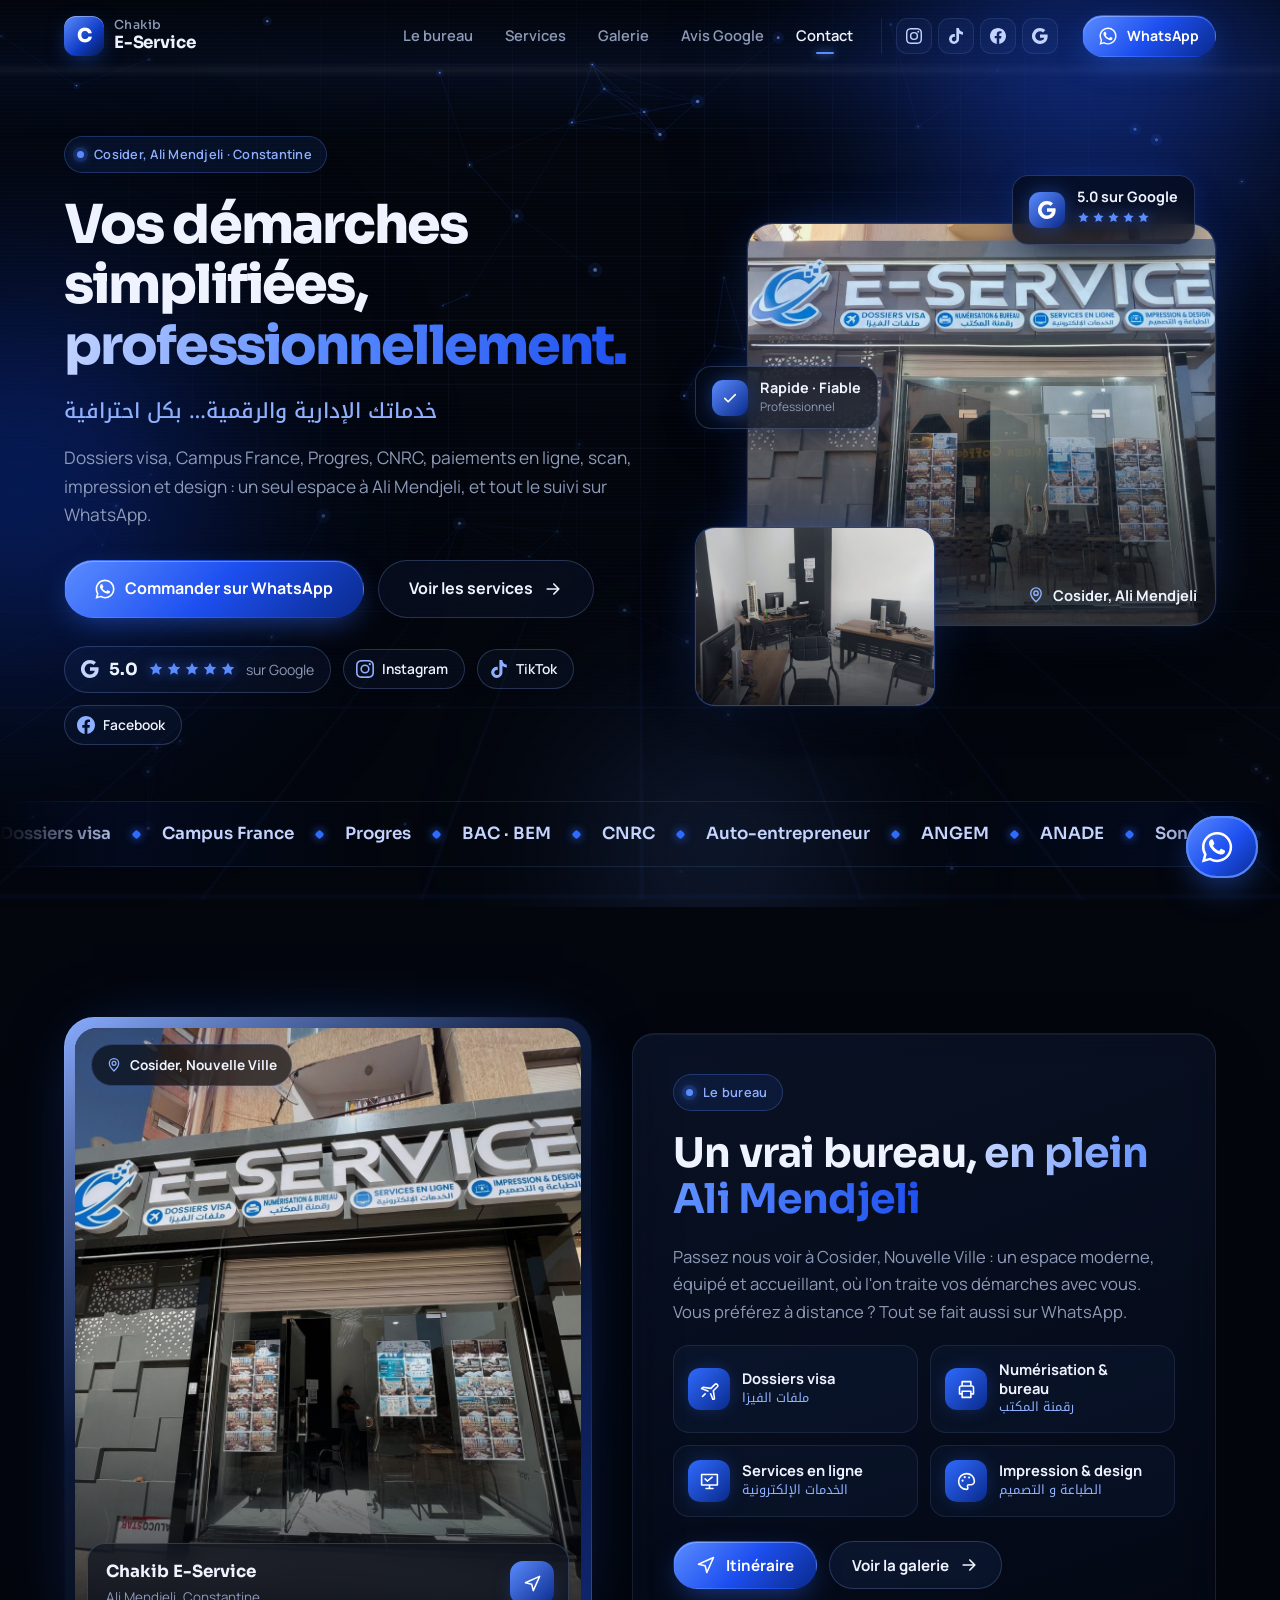
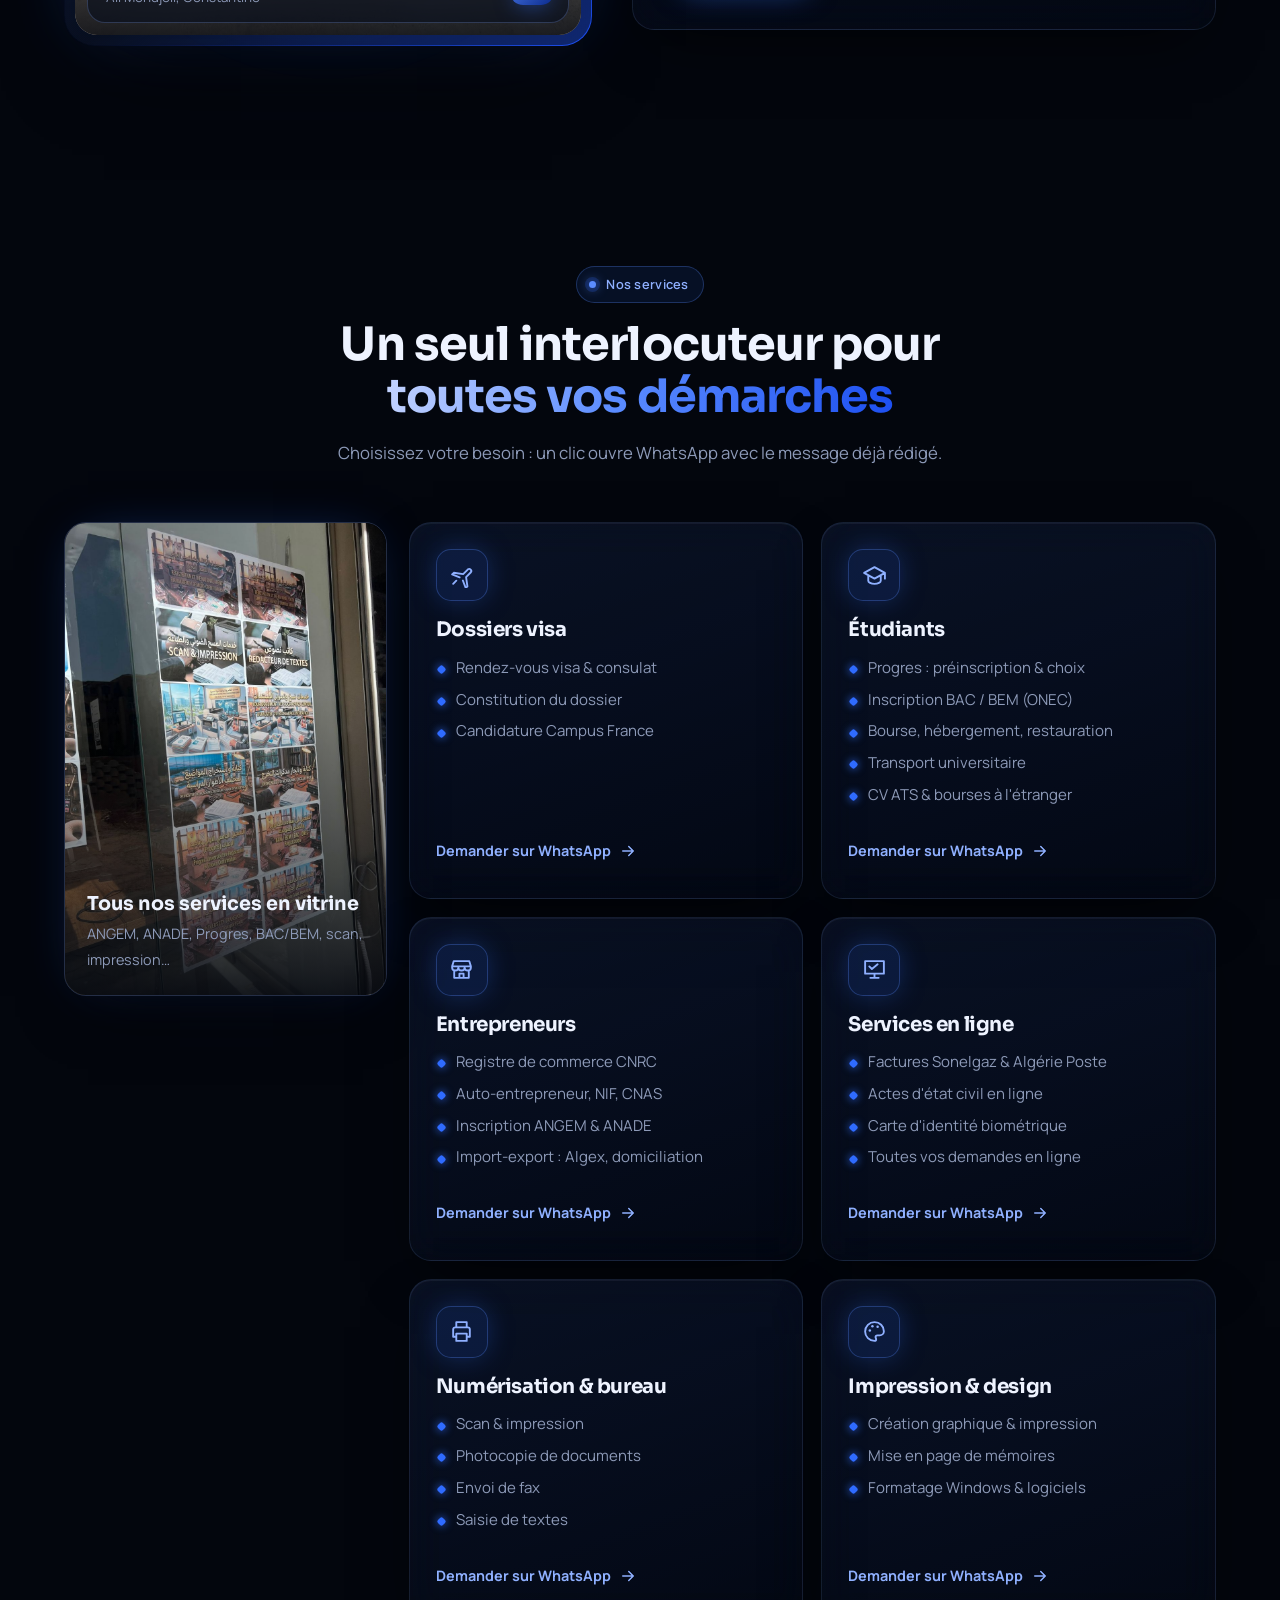
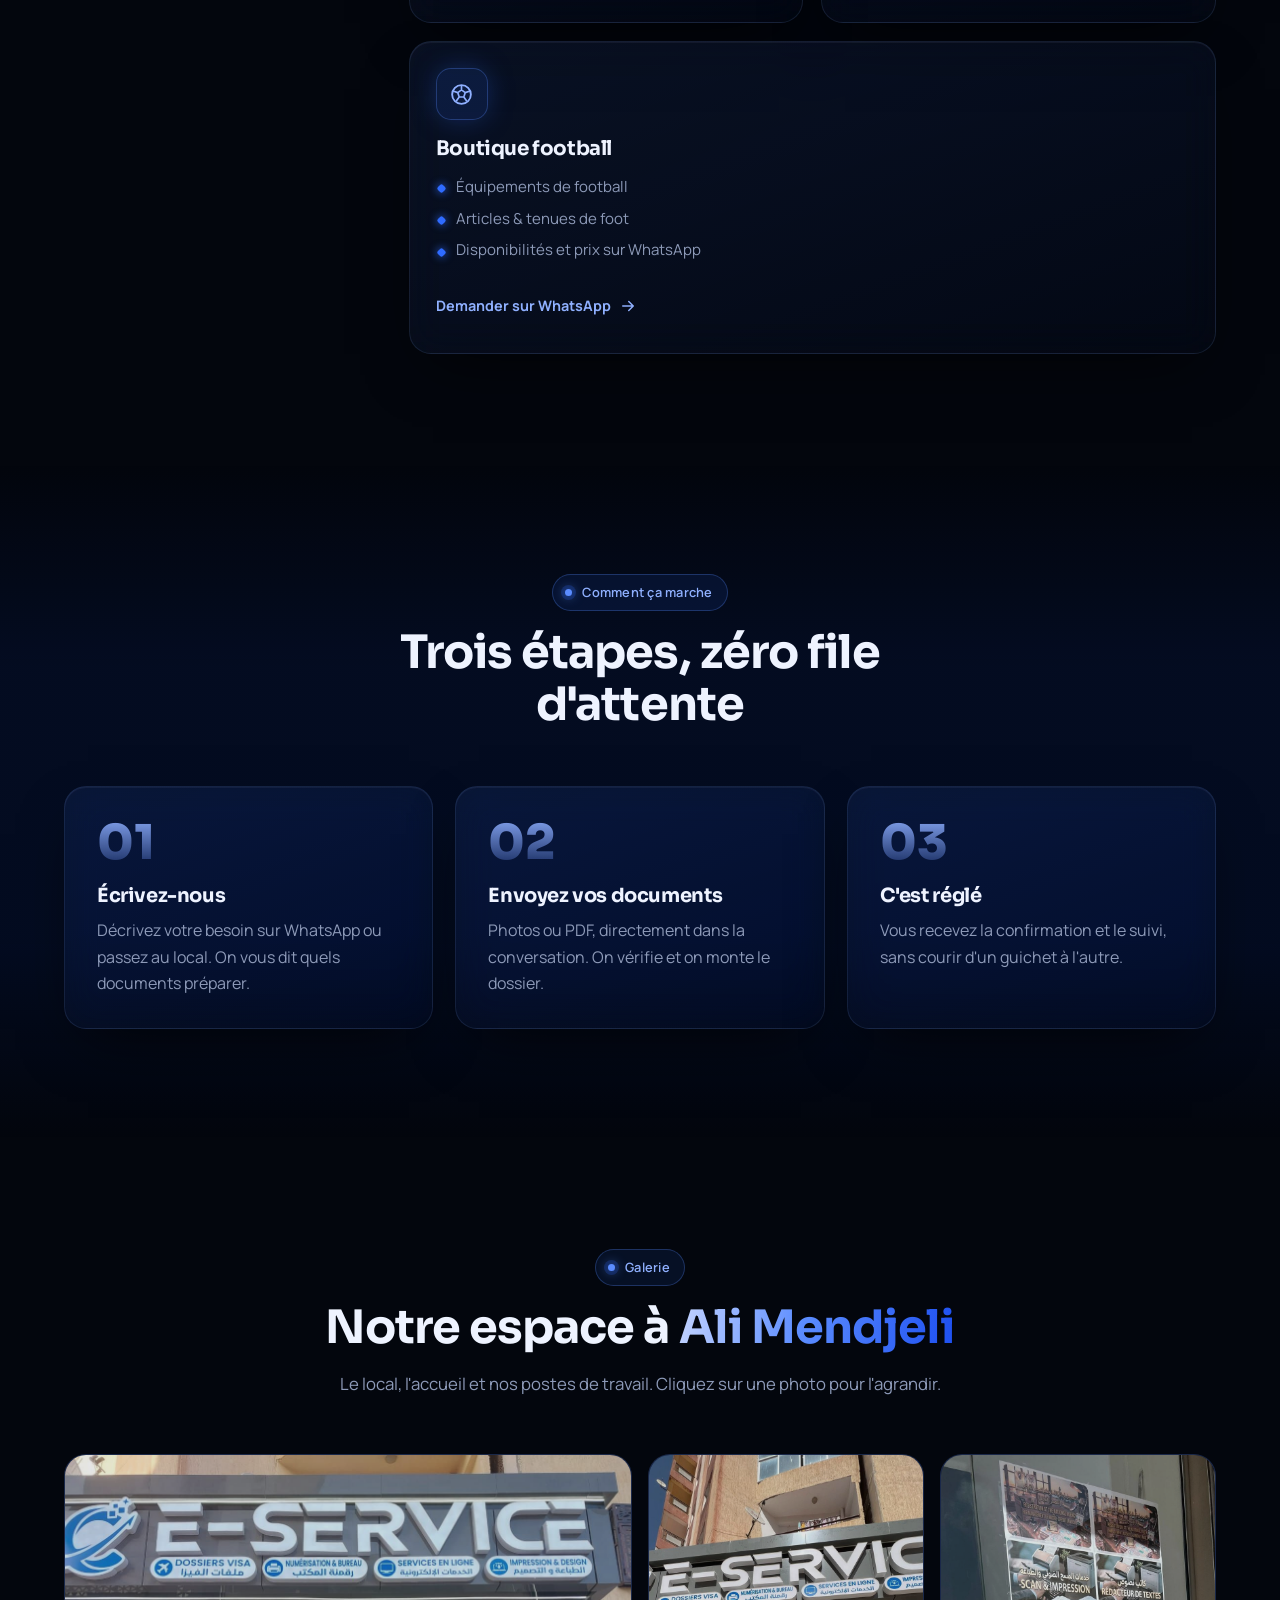
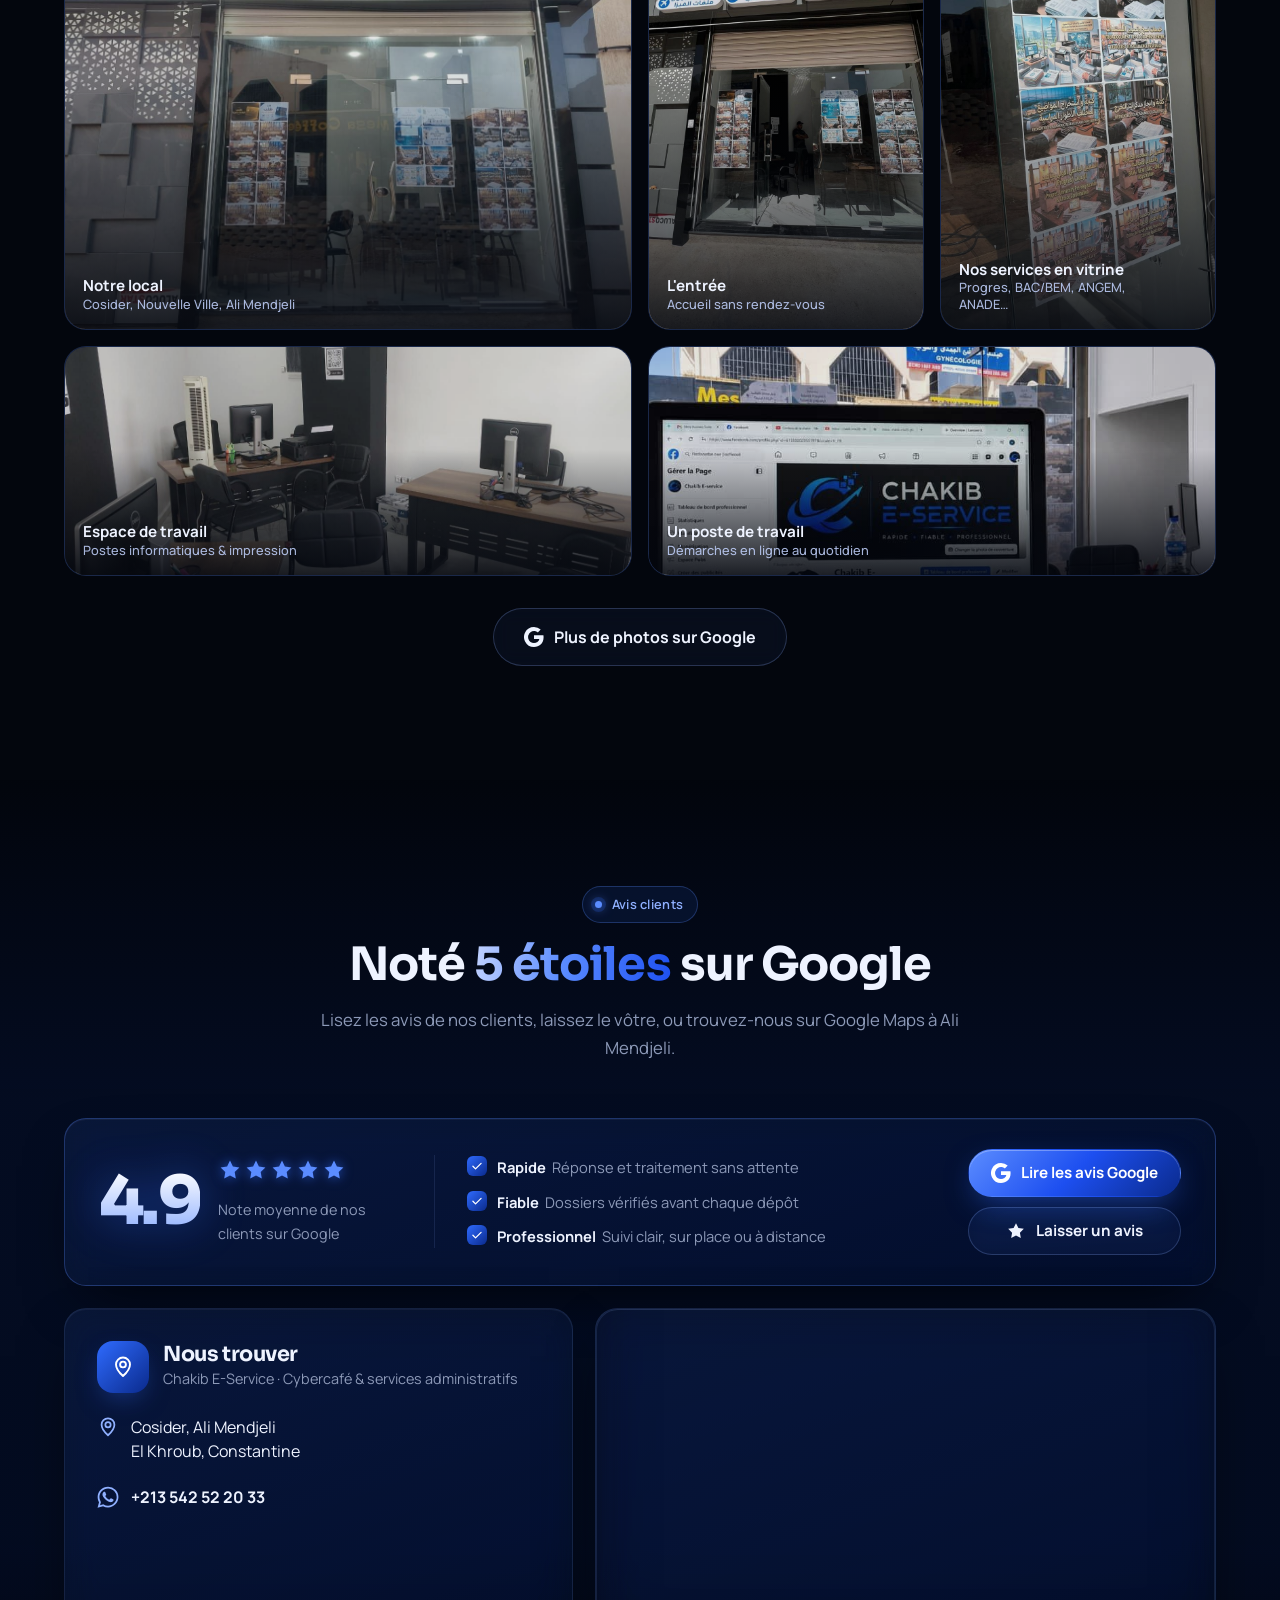
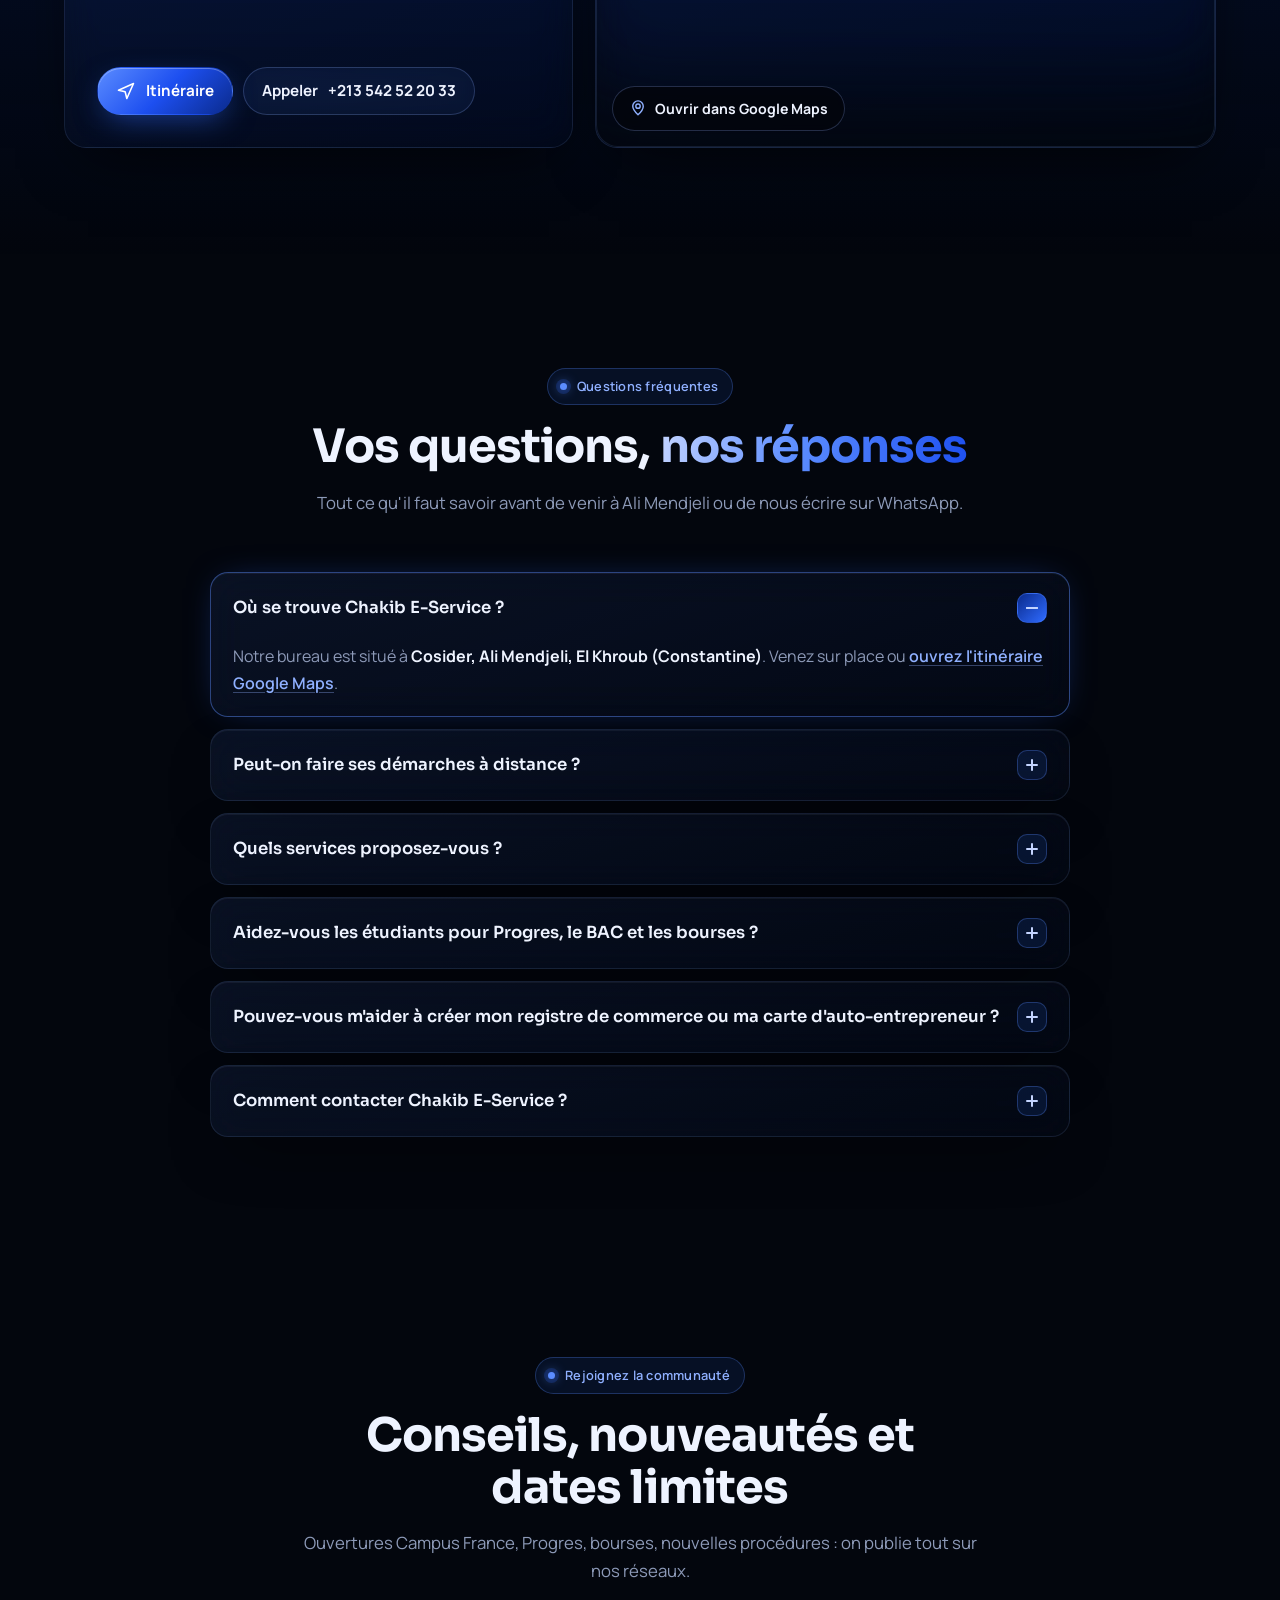
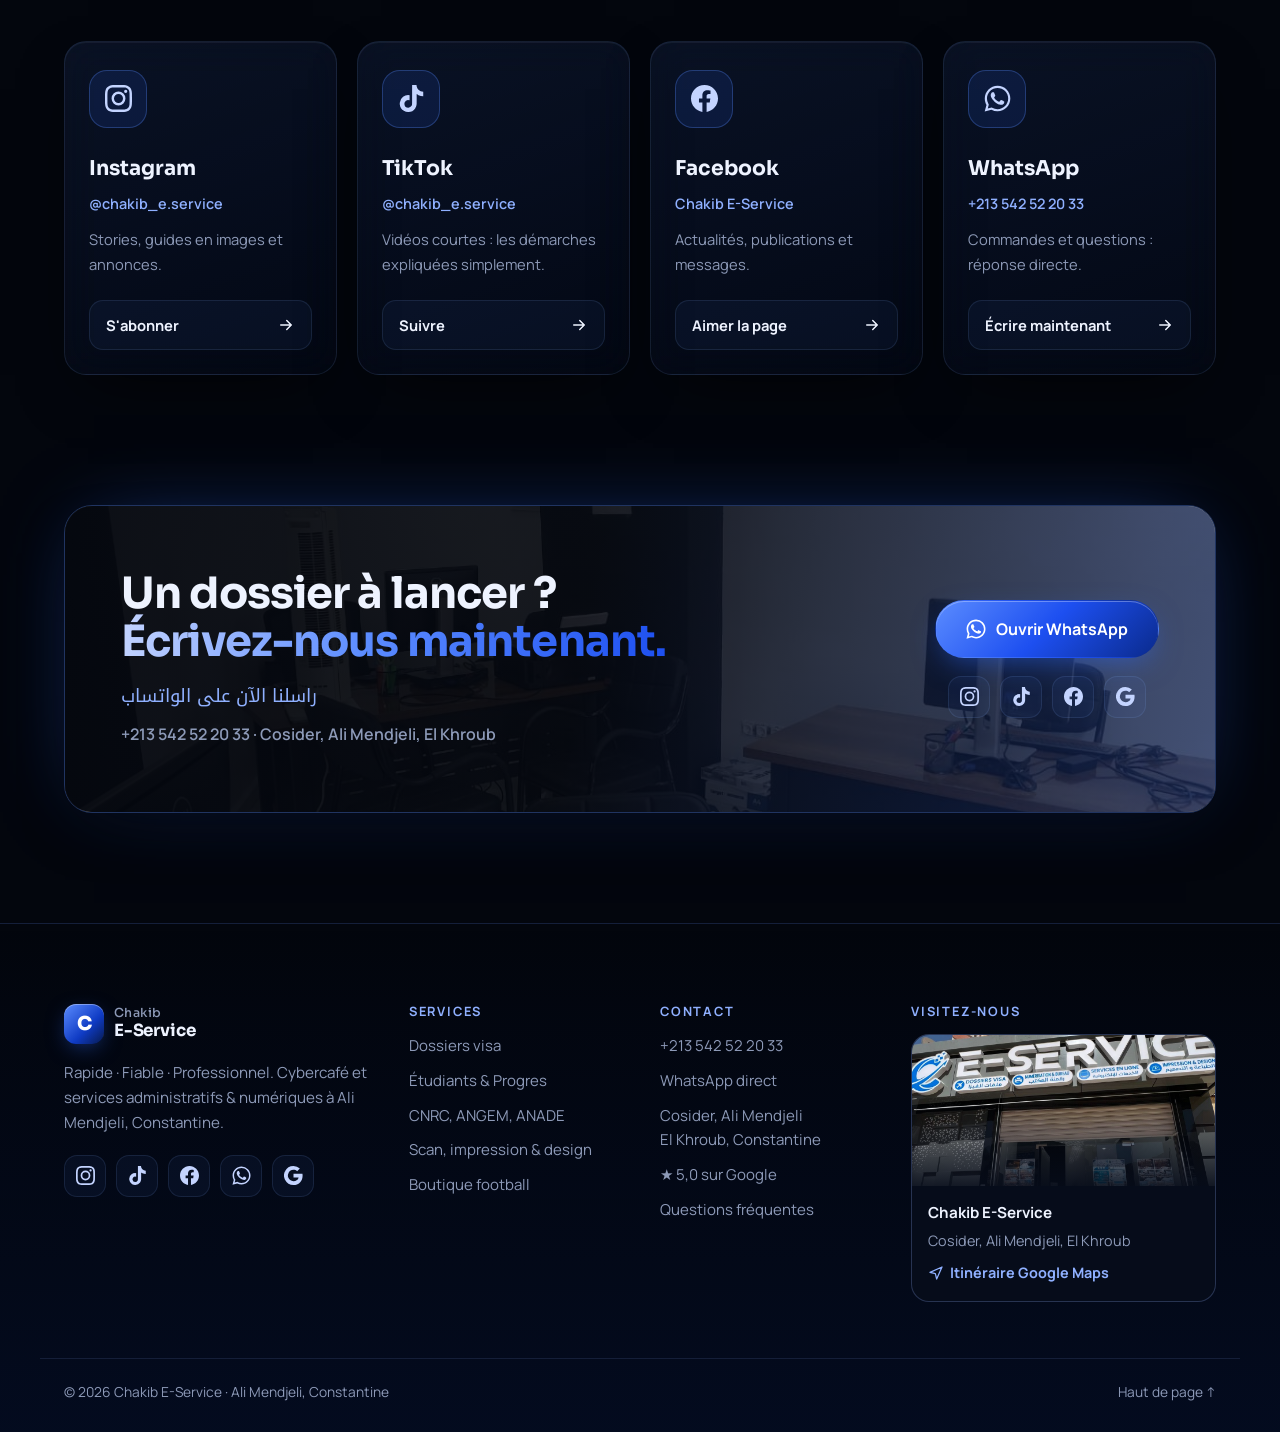
==== index.html @ ea33ef20 "Update LocalBusiness schema: El Khroub address and football gear shop - JSON-LD business node: Local" ====
<!doctype html>
<html lang="fr">
<head>
  <meta charset="utf-8">
  <meta name="viewport" content="width=device-width, initial-scale=1">
  <title>Chakib E-Service · Cybercafé &amp; services administratifs à Ali Mendjeli, Constantine</title>
  <meta name="description" content="Chakib E-Service, cybercafé, services numériques et administratifs et boutique de football à Cosider, Ali Mendjeli (El Khroub, Constantine) : dossiers visa, Campus France, Progres, CNRC, paiements en ligne, impression. Noté 5,0 sur Google. WhatsApp : +213 542 52 20 33.">
  <meta name="keywords" content="cybercafé Ali Mendjeli, cybercafé El Khroub, boutique football Ali Mendjeli, équipements de football Constantine, services administratifs Constantine, dossier visa Constantine, Campus France Constantine, Progres, inscription BAC BEM, CNRC auto-entrepreneur, ANGEM, ANADE, impression Ali Mendjeli, Nouvelle Ville, Cosider, خدمات إلكترونية علي منجلي, ملفات الفيزا قسنطينة">
  <meta name="author" content="Chakib E-Service">
  <meta name="robots" content="index, follow, max-image-preview:large, max-snippet:-1">
  <link rel="alternate" hreflang="fr-DZ" href="https://chakibeservice.netlify.app/">
  <link rel="alternate" hreflang="x-default" href="https://chakibeservice.netlify.app/">
  <link rel="canonical" href="https://chakibeservice.netlify.app/">
  <meta name="geo.region" content="DZ-25">
  <meta name="geo.placename" content="Ali Mendjeli, El Khroub, Constantine, Algérie">
  <meta name="theme-color" content="#03060d">
  <meta property="og:title" content="Chakib E-Service · Vos démarches simplifiées, professionnellement.">
  <meta property="og:description" content="Cybercafé et services administratifs à Ali Mendjeli, Constantine. Noté 5,0 sur Google. Écrivez-nous sur WhatsApp.">
  <meta property="og:type" content="website">
  <meta property="og:url" content="https://chakibeservice.netlify.app/">
  <meta property="og:image" content="https://chakibeservice.netlify.app/images/facade-e-service-ali-mendjeli.jpg">
  <meta property="og:image:width" content="1280">
  <meta property="og:image:height" content="960">
  <meta property="og:image:alt" content="Façade de Chakib E-Service à Cosider, Nouvelle Ville, Ali Mendjeli, Constantine">
  <meta property="og:site_name" content="Chakib E-Service">
  <meta property="og:locale" content="fr_DZ">
  <meta property="og:locale:alternate" content="ar_DZ">
  <meta name="twitter:card" content="summary_large_image">
  <meta name="twitter:title" content="Chakib E-Service · Cybercafé &amp; services administratifs à Ali Mendjeli">
  <meta name="twitter:description" content="Dossiers visa, Campus France, Progres, CNRC, paiements en ligne, scan et impression à Ali Mendjeli, Constantine. Noté 5,0 sur Google.">
  <meta name="twitter:image" content="https://chakibeservice.netlify.app/images/facade-e-service-ali-mendjeli.jpg">
  <link rel="icon" href="data:image/svg+xml,%3Csvg%20xmlns%3D%22http%3A//www.w3.org/2000/svg%22%20viewBox%3D%220%200%2064%2064%22%3E%3Cdefs%3E%3ClinearGradient%20id%3D%22g%22%20x1%3D%220%22%20y1%3D%220%22%20x2%3D%221%22%20y2%3D%221%22%3E%3Cstop%20offset%3D%220%22%20stop-color%3D%22%233b82ff%22/%3E%3Cstop%20offset%3D%221%22%20stop-color%3D%22%230a2a8c%22/%3E%3C/linearGradient%3E%3C/defs%3E%3Crect%20width%3D%2264%22%20height%3D%2264%22%20rx%3D%2216%22%20fill%3D%22url(%23g)%22/%3E%3Ctext%20x%3D%2232%22%20y%3D%2245%22%20font-family%3D%22Arial%2C%20sans-serif%22%20font-size%3D%2238%22%20font-weight%3D%22800%22%20text-anchor%3D%22middle%22%20fill%3D%22%23ffffff%22%3EC%3C/text%3E%3C/svg%3E" type="image/svg+xml">
  <link rel="apple-touch-icon" href="images/apple-touch-icon.png">
  <link rel="preload" as="image" href="images/facade-e-service-ali-mendjeli.jpg">
  <link rel="preconnect" href="https://fonts.googleapis.com">
  <link rel="preconnect" href="https://fonts.gstatic.com" crossorigin>
  <link href="https://fonts.googleapis.com/css2?family=Manrope:wght@400;500;600;700&family=Sora:wght@500;600;700;800&family=Noto+Kufi+Arabic:wght@500;700&display=swap" rel="stylesheet">
<style>
/* =========================================================
   Chakib E-Service — palette: black + deep blue ONLY
   1. Tokens   2. Base      3. Buttons & icons  4. Header
   5. Hero     6. Marquee   7. Sections         8. Services
   9. Process  10. Gallery  11. Google          12. Social
   13. CTA     14. Footer   15. FAB/lightbox    16. Motion
   17. Responsive
   ========================================================= */

/* 1. Tokens ------------------------------------------------ */
:root {
  --bg: #03060d;
  --bg-2: #060c1a;
  --bg-3: #0a1430;
  --blue-900: #071a4d;
  --blue-800: #0a2a8c;
  --blue-700: #0f3bc4;
  --blue-600: #1d4ff0;
  --blue-500: #2f6bff;
  --blue-400: #5b8cff;
  --blue-300: #8fb0ff;
  --blue-200: #c4d4ff;
  --text: #eef3ff;
  --muted: #8d9ab8;
  --border: rgba(143, 176, 255, 0.12);
  --border-strong: rgba(143, 176, 255, 0.24);
  --glow: rgba(47, 107, 255, 0.55);
  --glass: linear-gradient(160deg, rgba(91,140,255,.09), rgba(91,140,255,.02));

  --font-display: "Sora", system-ui, sans-serif;
  --font-body: "Manrope", system-ui, sans-serif;
  --font-ar: "Noto Kufi Arabic", "Manrope", sans-serif;

  --radius: 22px;
  --radius-sm: 14px;
  --container: 1200px;
  --header-h: 72px;
  --ease: cubic-bezier(.2, .8, .2, 1);
  --shadow: 0 24px 60px -24px rgba(0, 0, 0, .8);
}

/* 2. Base -------------------------------------------------- */
*, *::before, *::after { box-sizing: border-box; }
html { scroll-behavior: smooth; scroll-padding-top: calc(var(--header-h) + 16px); -webkit-text-size-adjust: 100%; }
body {
  margin: 0; background: var(--bg); color: var(--text);
  font-family: var(--font-body); font-size: 1rem; line-height: 1.65;
  -webkit-font-smoothing: antialiased; overflow-x: hidden;
}
img, svg { display: block; max-width: 100%; }
a { color: inherit; text-decoration: none; }
button { font: inherit; color: inherit; }
h1, h2, h3, h4 { font-family: var(--font-display); line-height: 1.12; margin: 0; letter-spacing: -0.02em; }
p, figure { margin: 0; }
ul, ol { margin: 0; padding: 0; list-style: none; }
address { font-style: normal; }
[lang="ar"] { font-family: var(--font-ar); letter-spacing: 0; }
::selection { background: var(--blue-500); color: #fff; }
:focus-visible { outline: 2px solid var(--blue-400); outline-offset: 3px; border-radius: 8px; }
.skip-link { position: absolute; left: 16px; top: -60px; z-index: 300; background: var(--blue-500); color: #fff; padding: 10px 16px; border-radius: 10px; font-weight: 700; }
.skip-link:focus { top: 12px; }

.container { width: 100%; max-width: var(--container); margin-inline: auto; padding-inline: 24px; }
.glass {
  background: var(--glass);
  border: 1px solid var(--border);
  backdrop-filter: blur(18px) saturate(140%);
  -webkit-backdrop-filter: blur(18px) saturate(140%);
  border-radius: var(--radius);
  box-shadow: inset 0 1px 0 rgba(196,212,255,.06), var(--shadow);
}
.text-gradient {
  background: linear-gradient(100deg, var(--blue-200) 0%, var(--blue-400) 45%, var(--blue-600) 100%);
  -webkit-background-clip: text; background-clip: text; color: transparent;
}
.eyebrow {
  display: inline-flex; align-items: center; gap: 10px;
  padding: 7px 14px 7px 12px; font-size: .8rem; font-weight: 600; letter-spacing: .02em;
  color: var(--blue-300); background: rgba(47,107,255,.1); border: 1px solid rgba(91,140,255,.28); border-radius: 999px;
}
.dot { width: 7px; height: 7px; border-radius: 50%; background: var(--blue-400); box-shadow: 0 0 0 4px rgba(47,107,255,.2), 0 0 12px var(--blue-400); animation: blink 2s infinite; }
@keyframes blink { 50% { opacity: .35; } }

/* animated tech-network background (canvas drawn by the script below) */
#bg-net { position: fixed; inset: 0; width: 100%; height: 100%; z-index: -2; pointer-events: none; opacity: 0; transition: opacity 1.6s var(--ease); }
#bg-net.is-ready { opacity: 1; }
.bg-veil { position: fixed; inset: 0; z-index: -2; pointer-events: none;
  background: radial-gradient(120% 80% at 50% 0%, transparent 0%, rgba(3,6,13,.35) 60%, rgba(3,6,13,.75) 100%),
              repeating-linear-gradient(0deg, rgba(143,176,255,.018) 0 1px, transparent 1px 4px); }

/* moving perspective grid floor + sweeping scan line (transform-only, GPU-composited) */
.bg-grid { position: fixed; left: 0; right: 0; bottom: 0; height: 46vh; z-index: -2; pointer-events: none; overflow: hidden; perspective: 420px; perspective-origin: 50% 0%;
  mask-image: linear-gradient(180deg, transparent 0%, #000 55%); -webkit-mask-image: linear-gradient(180deg, transparent 0%, #000 55%); opacity: .55; }
.bg-grid__plane { position: absolute; left: -50%; right: -50%; top: 0; height: 300%; transform-origin: 50% 0%; transform: rotateX(68deg);
  background-image: linear-gradient(rgba(47,107,255,.38) 1px, transparent 1px), linear-gradient(90deg, rgba(47,107,255,.38) 1px, transparent 1px);
  background-size: 64px 64px; animation: grid-run 6s linear infinite; will-change: transform; }
@keyframes grid-run { from { transform: rotateX(68deg) translateY(0); } to { transform: rotateX(68deg) translateY(64px); } }
.bg-scan { position: fixed; left: 0; right: 0; top: 0; height: 140px; z-index: -2; pointer-events: none;
  background: linear-gradient(180deg, transparent, rgba(47,107,255,.07) 45%, rgba(143,176,255,.12) 50%, rgba(47,107,255,.07) 55%, transparent);
  animation: scan 9s cubic-bezier(.45,0,.55,1) infinite; will-change: transform; }
@keyframes scan { from { transform: translateY(-160px); } to { transform: translateY(100vh); } }

/* scroll progress */
.progress-bar { position: fixed; inset: 0 0 auto; height: 2px; z-index: 200; transform-origin: 0 50%; transform: scaleX(var(--sp, 0)); background: linear-gradient(90deg, var(--blue-700), var(--blue-300)); box-shadow: 0 0 12px var(--glow); }

/* 3. Buttons & icons --------------------------------------- */
.btn {
  --h: 48px;
  position: relative; display: inline-flex; align-items: center; justify-content: center; gap: 10px;
  height: var(--h); padding: 0 22px; font-family: var(--font-body); font-weight: 700; font-size: .95rem;
  border-radius: 999px; border: 1px solid transparent; cursor: pointer; white-space: nowrap; isolation: isolate;
  transition: transform .35s var(--ease), box-shadow .35s var(--ease), background .35s var(--ease), border-color .35s;
}
.btn__icon { width: 20px; height: 20px; flex: none; transition: transform .35s var(--ease); }
.btn--sm { --h: 42px; padding: 0 16px; font-size: .88rem; }
.btn--sm .btn__icon { width: 18px; height: 18px; }
.btn--lg { --h: 58px; padding: 0 30px; font-size: 1rem; }
.btn--primary {
  color: #fff;
  background: linear-gradient(135deg, var(--blue-400) 0%, var(--blue-600) 50%, var(--blue-800) 100%);
  box-shadow: 0 10px 30px -8px var(--glow), inset 0 1px 0 rgba(255,255,255,.3);
}
.btn--primary::after {
  content: ""; position: absolute; inset: 0; border-radius: inherit; z-index: -1;
  background: linear-gradient(110deg, transparent 30%, rgba(255,255,255,.35) 50%, transparent 70%);
  background-size: 250% 100%; background-position: 120% 0; transition: background-position .9s var(--ease);
}
.btn--primary:hover { transform: translateY(-3px); box-shadow: 0 18px 44px -10px rgba(47,107,255,.85), inset 0 1px 0 rgba(255,255,255,.35); }
.btn--primary:hover::after { background-position: -20% 0; }
.btn--primary:hover .btn__icon { transform: rotate(-8deg) scale(1.1); }
.btn--ghost { color: var(--text); background: rgba(91,140,255,.06); border-color: var(--border-strong); backdrop-filter: blur(10px); -webkit-backdrop-filter: blur(10px); }
.btn--ghost:hover { background: rgba(91,140,255,.14); border-color: rgba(91,140,255,.6); transform: translateY(-3px); box-shadow: 0 12px 30px -12px var(--glow); }
.btn--ghost:hover .btn__icon { transform: translateX(3px); }
.btn--pulse::before { content: ""; position: absolute; inset: 0; border-radius: inherit; z-index: -2; animation: pulse 2.2s infinite; }
@keyframes pulse { 0% { box-shadow: 0 0 0 0 rgba(47,107,255,.6); } 70% { box-shadow: 0 0 0 18px rgba(47,107,255,0); } 100% { box-shadow: 0 0 0 0 rgba(47,107,255,0); } }

.soc-icon {
  position: relative; display: grid; place-items: center; width: 42px; height: 42px; border-radius: 13px;
  color: var(--blue-200); background: rgba(91,140,255,.06); border: 1px solid var(--border);
  transition: transform .35s var(--ease), box-shadow .35s var(--ease), background .35s, border-color .35s, color .35s;
}
.soc-icon svg { width: 19px; height: 19px; transition: transform .35s var(--ease); }
.soc-icon:hover { transform: translateY(-4px); color: #fff; border-color: rgba(91,140,255,.7); background: linear-gradient(135deg, var(--blue-500), var(--blue-800)); box-shadow: 0 10px 28px -6px var(--glow); }
.soc-icon:hover svg { transform: scale(1.12) rotate(-6deg); }

.soc-pill {
  display: inline-flex; align-items: center; gap: 8px; height: 40px; padding: 0 16px 0 12px;
  font-size: .86rem; font-weight: 600; border-radius: 999px; border: 1px solid var(--border-strong);
  background: rgba(91,140,255,.05); color: var(--text);
  transition: transform .35s var(--ease), box-shadow .35s var(--ease), background .35s, border-color .35s;
}
.soc-pill svg { width: 18px; height: 18px; color: var(--blue-300); transition: color .35s; }
.soc-pill:hover { transform: translateY(-3px); border-color: rgba(91,140,255,.7); background: linear-gradient(135deg, var(--blue-600), var(--blue-800)); box-shadow: 0 10px 30px -8px var(--glow); }
.soc-pill:hover svg { color: #fff; }

.stars { display: inline-flex; gap: 2px; color: var(--blue-400); filter: drop-shadow(0 0 6px rgba(47,107,255,.7)); }
.stars svg { width: 16px; height: 16px; }

/* 4. Header ------------------------------------------------ */
.header { position: fixed; inset: 0 0 auto; z-index: 100; height: var(--header-h); border-bottom: 1px solid transparent; transition: background .4s, border-color .4s; }
.header.is-scrolled, .header.menu-open { background: rgba(3,6,13,.78); backdrop-filter: blur(18px) saturate(150%); -webkit-backdrop-filter: blur(18px) saturate(150%); border-bottom-color: var(--border); }
.header__inner { height: 100%; display: flex; align-items: center; gap: 24px; }
.brand { display: inline-flex; align-items: center; gap: 10px; font-family: var(--font-display); }
.brand__mark {
  position: relative; display: grid; place-items: center; width: 40px; height: 40px; border-radius: 12px;
  font-weight: 800; font-size: 1.2rem; color: #fff;
  background: linear-gradient(135deg, var(--blue-400), var(--blue-700) 60%, var(--blue-900));
  box-shadow: 0 6px 22px -6px var(--glow), inset 0 1px 0 rgba(255,255,255,.35);
}
.brand__mark::after { content: ""; position: absolute; inset: -4px; border-radius: 15px; border: 1px solid rgba(91,140,255,.35); opacity: 0; transform: scale(.85); transition: opacity .4s, transform .4s var(--ease); }
.brand:hover .brand__mark::after { opacity: 1; transform: scale(1); }
.brand__text { display: flex; flex-direction: column; line-height: 1; font-size: .78rem; font-weight: 500; color: var(--muted); letter-spacing: .04em; }
.brand__text b { font-size: 1.05rem; font-weight: 700; color: var(--text); letter-spacing: -.01em; margin-top: 3px; }
.nav { display: flex; align-items: center; gap: 4px; margin-left: auto; }
.nav > a { position: relative; padding: 8px 14px; font-size: .92rem; font-weight: 600; color: var(--muted); border-radius: 999px; transition: color .3s, background .3s; }
.nav > a::after { content: ""; position: absolute; left: 50%; bottom: 2px; width: 0; height: 2px; border-radius: 2px; background: var(--blue-400); box-shadow: 0 0 8px var(--blue-400); transform: translateX(-50%); transition: width .35s var(--ease); }
.nav > a:hover, .nav > a.is-active { color: var(--text); }
.nav > a.is-active::after, .nav > a:hover::after { width: 18px; }
.nav__social { display: flex; gap: 6px; margin-left: 10px; padding-left: 14px; border-left: 1px solid var(--border); }
.nav__social .soc-icon { width: 36px; height: 36px; border-radius: 11px; }
.nav__social .soc-icon svg { width: 16px; height: 16px; }
.burger { display: none; width: 44px; height: 44px; border-radius: 12px; border: 1px solid var(--border); background: rgba(91,140,255,.06); cursor: pointer; position: relative; }
.burger span { position: absolute; left: 12px; right: 12px; height: 2px; background: var(--text); border-radius: 2px; transition: transform .35s var(--ease), top .35s var(--ease); }
.burger span:first-child { top: 17px; }
.burger span:last-child { top: 25px; }
.burger[aria-expanded="true"] span:first-child { top: 21px; transform: rotate(45deg); }
.burger[aria-expanded="true"] span:last-child { top: 21px; transform: rotate(-45deg); }

/* 5. Hero -------------------------------------------------- */
.hero { position: relative; padding: calc(var(--header-h) + 64px) 0 40px; overflow: hidden; }
.hero__bg { position: absolute; inset: 0; z-index: -1; pointer-events: none; }
.orb { position: absolute; border-radius: 50%; filter: blur(90px); animation: drift 18s ease-in-out infinite alternate; }
.orb--1 { width: 620px; height: 620px; top: -220px; right: -120px; background: radial-gradient(circle, rgba(29,79,240,.6), transparent 65%); }
.orb--2 { width: 640px; height: 640px; top: 160px; left: -300px; background: radial-gradient(circle, rgba(10,42,140,.85), transparent 65%); animation-delay: -6s; }
.orb--3 { width: 360px; height: 360px; bottom: -120px; right: 30%; background: radial-gradient(circle, rgba(91,140,255,.3), transparent 65%); animation-delay: -12s; }
@keyframes drift { to { transform: translate3d(40px, 30px, 0) scale(1.08); } }
.grid-lines {
  position: absolute; inset: 0;
  background-image: linear-gradient(rgba(143,176,255,.045) 1px, transparent 1px), linear-gradient(90deg, rgba(143,176,255,.045) 1px, transparent 1px);
  background-size: 64px 64px;
  mask-image: radial-gradient(ellipse 70% 60% at 50% 30%, #000 30%, transparent 75%);
  -webkit-mask-image: radial-gradient(ellipse 70% 60% at 50% 30%, #000 30%, transparent 75%);
}
.hero__inner { display: grid; grid-template-columns: minmax(0, 1.05fr) minmax(0, .95fr); gap: 56px; align-items: center; }
.hero__title { font-size: clamp(2.2rem, 4.2vw, 3.7rem); font-weight: 800; margin-top: 22px; letter-spacing: -.035em; }
.hero__ar { margin-top: 18px; font-size: clamp(1.05rem, 2vw, 1.3rem); color: var(--blue-300); font-weight: 500; text-align: left; }
.hero__lead { margin-top: 16px; max-width: 54ch; font-size: 1.08rem; color: var(--muted); }
.hero__actions { display: flex; flex-wrap: wrap; gap: 14px; margin-top: 30px; }
.hero__meta { display: flex; flex-wrap: wrap; align-items: center; gap: 12px; margin-top: 28px; }
.rating-pill {
  display: inline-flex; align-items: center; gap: 10px; padding: 9px 16px; border-radius: 999px; font-size: .88rem; color: var(--muted);
  background: rgba(91,140,255,.06); border: 1px solid var(--border-strong); transition: border-color .35s, background .35s, transform .35s var(--ease);
}
.rating-pill:hover { border-color: rgba(91,140,255,.7); background: rgba(91,140,255,.12); transform: translateY(-2px); color: var(--text); }
.rating-pill b { font-family: var(--font-display); font-size: 1.05rem; color: var(--text); }
.rating-pill .g { width: 18px; height: 18px; color: var(--blue-200); }

/* Hero photo collage */
.hero__visual { position: relative; aspect-ratio: 1 / 1.02; max-width: 560px; justify-self: end; width: 100%; perspective: 1400px; }
.photo-card { position: absolute; overflow: hidden; border-radius: 26px; border: 1px solid var(--border-strong); background: var(--bg-3); box-shadow: 0 40px 80px -30px rgba(0,0,0,.9), 0 0 0 1px rgba(91,140,255,.08), 0 0 60px -20px var(--glow); }
.photo-card img { width: 100%; height: 100%; object-fit: cover; transition: transform 1.2s var(--ease); }
.photo-card::after { content: ""; position: absolute; inset: 0; background: linear-gradient(180deg, rgba(7,26,77,.05) 40%, rgba(3,6,13,.75)); pointer-events: none; }
.photo-card--main { inset: 9% 0 15% 10%; transform-style: preserve-3d; transition: transform .6s var(--ease); }
.photo-card--main img { object-position: 12% 50%; }
.photo-card--sub { width: 46%; aspect-ratio: 4 / 3; left: 0; bottom: 0; border-radius: 20px; border-color: rgba(91,140,255,.4); animation: float 7s ease-in-out infinite; animation-delay: -2s; }
.hero__visual:hover .photo-card--main img { transform: scale(1.05); }
.photo-card__label { position: absolute; z-index: 1; left: 44%; bottom: 18px; right: 18px; display: flex; align-items: center; justify-content: flex-end; text-align: right; gap: 8px; font-weight: 700; font-size: .92rem; }
.photo-card__label svg { width: 18px; height: 18px; color: var(--blue-300); flex: none; }
.float-badge {
  position: absolute; z-index: 2; display: flex; align-items: center; gap: 12px; padding: 12px 16px; border-radius: 16px;
  background: rgba(6,12,26,.72); border: 1px solid var(--border-strong); backdrop-filter: blur(14px); -webkit-backdrop-filter: blur(14px);
  box-shadow: 0 18px 40px -16px rgba(0,0,0,.9), 0 0 30px -12px var(--glow); animation: float 6s ease-in-out infinite;
}
.float-badge b { display: block; font-size: .9rem; line-height: 1.2; }
.float-badge small { display: block; font-size: .74rem; color: var(--muted); }
.float-badge__icon { display: grid; place-items: center; width: 36px; height: 36px; border-radius: 11px; background: linear-gradient(135deg, var(--blue-400), var(--blue-800)); box-shadow: 0 0 20px -2px var(--glow); flex: none; }
.float-badge__icon svg { width: 18px; height: 18px; color: #fff; }
.float-badge--rating { top: 0; right: 4%; }
.float-badge--rating .stars svg { width: 13px; height: 13px; }
.float-badge--tag { left: 0; top: 36%; animation-delay: -3s; }
@keyframes float { 50% { transform: translateY(-12px); } }

/* 6. Marquee ----------------------------------------------- */
.marquee { position: relative; margin-top: 56px; padding: 18px 0; border-block: 1px solid var(--border); background: linear-gradient(90deg, rgba(10,42,140,.18), rgba(3,6,13,0) 30%, rgba(3,6,13,0) 70%, rgba(10,42,140,.18)); overflow: hidden;
  mask-image: linear-gradient(90deg, transparent, #000 10%, #000 90%, transparent); -webkit-mask-image: linear-gradient(90deg, transparent, #000 10%, #000 90%, transparent); }
.marquee__track { display: flex; width: max-content; gap: 0; animation: marquee 38s linear infinite; }
.marquee:hover .marquee__track { animation-play-state: paused; }
.marquee__track span { display: inline-flex; align-items: center; gap: 22px; padding-right: 22px; font-family: var(--font-display); font-weight: 600; font-size: 1.05rem; color: var(--blue-200); white-space: nowrap; }
.marquee__track span::after { content: ""; width: 7px; height: 7px; border-radius: 2px; transform: rotate(45deg); background: var(--blue-500); box-shadow: 0 0 10px var(--blue-500); }
@keyframes marquee { to { transform: translateX(-50%); } }

/* 7. Sections ---------------------------------------------- */
.section { position: relative; padding: 110px 0; }
.section--alt { background: linear-gradient(180deg, transparent, rgba(10,42,140,.16) 30%, rgba(10,42,140,.16) 70%, transparent); }
.section__head { max-width: 680px; margin: 0 auto 56px; text-align: center; display: grid; justify-items: center; gap: 16px; }
.section__head h2 { font-size: clamp(1.9rem, 3.6vw, 2.9rem); font-weight: 700; }
.section__head p:not(.eyebrow) { color: var(--muted); font-size: 1.05rem; }

/* glow card (cursor-follow light) */
.glow-card { position: relative; overflow: hidden; transition: transform .5s var(--ease), border-color .5s, box-shadow .5s; }
.glow-card::before {
  content: ""; position: absolute; inset: 0; pointer-events: none; opacity: 0; transition: opacity .4s; z-index: 0;
  background: radial-gradient(360px circle at var(--mx, 50%) var(--my, 50%), rgba(47,107,255,.18), transparent 60%);
}
.glow-card:hover { transform: translateY(-6px); border-color: rgba(91,140,255,.45); box-shadow: inset 0 1px 0 rgba(196,212,255,.08), 0 30px 60px -24px rgba(0,0,0,.9), 0 0 40px -14px var(--glow); }
.glow-card:hover::before { opacity: 1; }
.glow-card > * { position: relative; z-index: 1; }

/* 8. Services ---------------------------------------------- */
.services-layout { display: grid; grid-template-columns: minmax(0, .8fr) minmax(0, 2fr); gap: 22px; align-items: start; }
.services-photo { position: sticky; top: calc(var(--header-h) + 24px); overflow: hidden; border-radius: var(--radius); border: 1px solid var(--border-strong); aspect-ratio: 3 / 4.4; box-shadow: var(--shadow), 0 0 50px -24px var(--glow); }
.services-photo img { width: 100%; height: 100%; object-fit: cover; object-position: 50% 30%; transition: transform 1.2s var(--ease); }
.services-photo:hover img { transform: scale(1.05); }
.services-photo::after { content: ""; position: absolute; inset: 0; background: linear-gradient(180deg, rgba(3,6,13,0) 35%, rgba(3,6,13,.92)); }
.services-photo figcaption { position: absolute; z-index: 1; left: 22px; right: 22px; bottom: 22px; }
.services-photo figcaption b { display: block; font-family: var(--font-display); font-size: 1.2rem; }
.services-photo figcaption span { color: var(--muted); font-size: .9rem; }
.services { display: grid; grid-template-columns: repeat(2, minmax(0, 1fr)); gap: 18px; }
.services > :last-child:nth-child(odd) { grid-column: 1 / -1; }
.svc { display: flex; flex-direction: column; padding: 26px; }
.svc__icon { display: grid; place-items: center; width: 52px; height: 52px; border-radius: 15px; color: var(--blue-300); background: rgba(47,107,255,.12); border: 1px solid rgba(91,140,255,.3); box-shadow: 0 0 30px -8px var(--glow); transition: transform .5s var(--ease), background .5s, color .5s; }
.svc__icon svg { width: 25px; height: 25px; }
.svc:hover .svc__icon { transform: scale(1.08) rotate(-5deg); color: #fff; background: linear-gradient(135deg, var(--blue-500), var(--blue-800)); }
.svc h3 { font-size: 1.25rem; margin-top: 18px; }
.svc__list { display: grid; align-content: start; gap: 7px; margin: 14px 0 22px; flex: 1; }
.svc__list li { position: relative; padding-left: 20px; color: var(--muted); font-size: .94rem; }
.svc__list li::before { content: ""; position: absolute; left: 2px; top: .68em; width: 7px; height: 7px; border-radius: 2px; background: var(--blue-500); transform: rotate(45deg); box-shadow: 0 0 8px var(--blue-500); }
.svc__cta { display: inline-flex; align-items: center; gap: 8px; align-self: flex-start; font-weight: 700; font-size: .9rem; color: var(--blue-300); padding: 9px 14px; margin-left: -14px; border-radius: 999px; transition: background .3s, color .3s; }
.svc__cta svg { width: 18px; height: 18px; transition: transform .35s var(--ease); }
.svc__cta:hover { background: rgba(47,107,255,.14); color: #fff; }
.svc__cta:hover svg { transform: translateX(4px); }

/* 8a. Le bureau (storefront showcase) --------------------- */
#bureau { overflow-x: clip; }
.bureau { display: grid; grid-template-columns: minmax(0, .95fr) minmax(0, 1.05fr); gap: 40px; align-items: center; }
.bureau-frame {
  position: relative; padding: 10px; border-radius: 30px; perspective: 1200px;
  background: linear-gradient(160deg, rgba(91,140,255,.12), rgba(6,12,26,.6)) padding-box,
              linear-gradient(140deg, var(--blue-300), rgba(47,107,255,.15) 40%, rgba(47,107,255,.05) 60%, var(--blue-600)) border-box;
  border: 1px solid transparent;
  backdrop-filter: blur(16px); -webkit-backdrop-filter: blur(16px);
  box-shadow: 0 40px 90px -40px rgba(0,0,0,.95), 0 0 70px -30px var(--glow);
  transition: transform .7s var(--ease), box-shadow .7s var(--ease);
}
.bureau-frame::before { content: ""; position: absolute; inset: -30px; z-index: -1; border-radius: 50px; background: radial-gradient(closest-side, rgba(29,79,240,.35), transparent); filter: blur(20px); opacity: .6; transition: opacity .7s; }
.bureau-frame:hover { box-shadow: 0 50px 100px -40px rgba(0,0,0,.95), 0 0 90px -20px rgba(47,107,255,.75); }
.bureau-frame:hover::before { opacity: 1; }
.bureau-frame__inner { position: relative; overflow: hidden; border-radius: 22px; aspect-ratio: 3 / 3.6; background: var(--bg-3); }
.bureau-frame__inner img { width: 100%; height: 100%; object-fit: cover; object-position: 50% 32%; filter: saturate(.92) brightness(.95); transition: transform 1.4s var(--ease), filter .7s; }
.bureau-frame:hover .bureau-frame__inner img { transform: scale(1.06); filter: saturate(1) brightness(1.02); }
.bureau-frame__inner::after { content: ""; position: absolute; inset: 0; pointer-events: none; background: linear-gradient(180deg, rgba(7,26,77,.15), transparent 30%, transparent 55%, rgba(3,6,13,.88)); }
.bureau-frame__sheen { position: absolute; inset: 0; z-index: 1; pointer-events: none; background: linear-gradient(115deg, transparent 35%, rgba(196,212,255,.16) 50%, transparent 65%); transform: translateX(-120%); transition: transform 1.2s var(--ease); }
.bureau-frame:hover .bureau-frame__sheen { transform: translateX(120%); }
.bureau-chip { position: absolute; z-index: 2; top: 26px; left: 26px; display: inline-flex; align-items: center; gap: 8px; padding: 9px 14px; border-radius: 999px; font-size: .85rem; font-weight: 700; background: rgba(3,6,13,.66); border: 1px solid var(--border-strong); backdrop-filter: blur(12px); -webkit-backdrop-filter: blur(12px); box-shadow: 0 0 24px -10px var(--glow); animation: float 6s ease-in-out infinite; }
.bureau-chip svg { width: 16px; height: 16px; color: var(--blue-300); }
.bureau-caption { position: absolute; z-index: 2; left: 22px; right: 22px; bottom: 22px; display: flex; align-items: center; justify-content: space-between; gap: 12px; padding: 14px 14px 14px 18px; border-radius: 18px; background: rgba(6,12,26,.62); border: 1px solid var(--border-strong); backdrop-filter: blur(16px) saturate(140%); -webkit-backdrop-filter: blur(16px) saturate(140%); transition: transform .6s var(--ease), border-color .6s; }
.bureau-frame:hover .bureau-caption { transform: translateY(-4px); border-color: rgba(91,140,255,.5); }
.bureau-caption b { display: block; font-family: var(--font-display); font-size: 1.05rem; }
.bureau-caption small { display: block; color: var(--muted); font-size: .84rem; }
.bureau-caption__btn { flex: none; display: grid; place-items: center; width: 44px; height: 44px; border-radius: 13px; color: #fff; background: linear-gradient(135deg, var(--blue-400), var(--blue-800)); box-shadow: 0 8px 22px -8px var(--glow); transition: transform .35s var(--ease), box-shadow .35s; }
.bureau-caption__btn svg { width: 19px; height: 19px; }
.bureau-caption__btn:hover { transform: translateY(-2px) rotate(-6deg); box-shadow: 0 12px 30px -8px rgba(47,107,255,.9); }
.bureau-info { padding: 40px; display: grid; gap: 20px; justify-items: start; }
.bureau-info h2 { font-size: clamp(1.8rem, 3.2vw, 2.6rem); font-weight: 700; }
.bureau-info__lead { color: var(--muted); font-size: 1.04rem; }
.sign-tiles { display: grid; grid-template-columns: repeat(2, minmax(0, 1fr)); gap: 12px; width: 100%; }
.sign-tile { display: flex; align-items: center; gap: 12px; padding: 14px; border-radius: 16px; background: rgba(91,140,255,.05); border: 1px solid var(--border); transition: border-color .4s, background .4s, transform .4s var(--ease), box-shadow .4s; }
.sign-tile:hover { border-color: rgba(91,140,255,.5); background: rgba(47,107,255,.1); transform: translateY(-3px); box-shadow: 0 0 30px -12px var(--glow); }
.sign-tile__icon { flex: none; display: grid; place-items: center; width: 42px; height: 42px; border-radius: 12px; color: #fff; background: linear-gradient(135deg, var(--blue-500), var(--blue-800)); box-shadow: 0 0 20px -6px var(--glow); }
.sign-tile__icon svg { width: 21px; height: 21px; }
.sign-tile b { display: block; font-size: .92rem; line-height: 1.25; }
.sign-tile small { display: block; font-size: .8rem; color: var(--blue-300); text-align: left; }
.bureau-info__actions { display: flex; flex-wrap: wrap; gap: 12px; margin-top: 4px; }

/* 9. Process ----------------------------------------------- */
.process { display: grid; grid-template-columns: repeat(3, minmax(0, 1fr)); gap: 22px; }
.process__step { padding: 32px; }
.process__num { font-family: var(--font-display); font-size: 3rem; font-weight: 800; line-height: 1; background: linear-gradient(180deg, var(--blue-300), rgba(47,107,255,.12)); -webkit-background-clip: text; background-clip: text; color: transparent; }
.process__step h3 { font-size: 1.22rem; margin: 18px 0 10px; }
.process__step p { color: var(--muted); }

/* 10. Gallery ---------------------------------------------- */
.gallery { display: grid; grid-template-columns: repeat(4, minmax(0, 1fr)); grid-auto-rows: 230px; gap: 16px; }
.ph { position: relative; overflow: hidden; border-radius: var(--radius); border: 1px solid var(--border); background: var(--bg-3); cursor: zoom-in; padding: 0; text-align: left; transition: border-color .5s, box-shadow .5s, transform .5s var(--ease); }
.ph img { position: absolute; inset: 0; width: 100%; height: 100%; object-fit: cover; transition: transform 1s var(--ease), filter .6s; filter: saturate(.85) brightness(.9); }
.ph::after { content: ""; position: absolute; inset: 0; pointer-events: none; background: linear-gradient(180deg, rgba(7,26,77,0) 45%, rgba(3,6,13,.88)); transition: opacity .5s; }
.ph:hover { border-color: rgba(91,140,255,.55); box-shadow: 0 0 44px -14px var(--glow); }
.ph:hover img { transform: scale(1.07); filter: saturate(1) brightness(1); }
.ph figcaption, .ph .ph__cap { position: absolute; z-index: 1; left: 18px; right: 56px; bottom: 16px; font-weight: 700; font-size: .95rem; line-height: 1.3; }
.ph__cap small { display: block; font-weight: 500; font-size: .8rem; color: var(--blue-200); opacity: .85; }
.ph__zoom { position: absolute; z-index: 1; right: 14px; bottom: 14px; display: grid; place-items: center; width: 34px; height: 34px; border-radius: 10px; background: rgba(6,12,26,.7); border: 1px solid var(--border-strong); backdrop-filter: blur(8px); transform: scale(.8); opacity: 0; transition: transform .4s var(--ease), opacity .4s; }
.ph__zoom svg { width: 16px; height: 16px; color: #fff; }
.ph:hover .ph__zoom, .ph:focus-visible .ph__zoom { transform: none; opacity: 1; }
.ph--a { grid-column: 1 / 3; grid-row: span 2; }
.ph--b, .ph--c { grid-row: span 2; }
.ph--d, .ph--e { grid-column: span 2; }
.ph--e img { object-position: 50% 35%; }
.gallery__more { display: flex; justify-content: center; margin-top: 32px; }

/* 11. Google ----------------------------------------------- */
.gbp { display: grid; grid-template-columns: minmax(0, .9fr) minmax(0, 1.1fr); gap: 22px; align-items: stretch; }
.gbp-card { padding: 32px; display: flex; flex-direction: column; gap: 22px; }
.gbp-card__head { display: flex; align-items: center; gap: 14px; }
.gbp-card__logo { flex: none; display: grid; place-items: center; width: 52px; height: 52px; border-radius: 16px; color: #fff; background: linear-gradient(135deg, var(--blue-500), var(--blue-800)); box-shadow: 0 10px 28px -10px var(--glow); }
.gbp-card__logo svg { width: 24px; height: 24px; }
.gbp-card h3 { font-size: 1.3rem; }
.gbp-card__head p { color: var(--muted); font-size: .9rem; }
.gbp-line { display: flex; align-items: flex-start; gap: 12px; line-height: 1.5; }
.gbp-line svg { flex: none; width: 22px; height: 22px; color: var(--blue-300); margin-top: 1px; }
a.gbp-line { font-weight: 700; transition: color .3s; }
a.gbp-line:hover { color: var(--blue-300); }
.gbp-actions { display: flex; flex-wrap: wrap; gap: 10px; margin-top: auto; }
.gbp-actions .btn { padding: 0 18px; }
.gbp-map { position: relative; overflow: hidden; min-height: 440px; padding: 0; }
.gbp-map iframe { position: absolute; inset: 0; width: 100%; height: 100%; border: 0; filter: grayscale(1) invert(.92) sepia(1) hue-rotate(185deg) saturate(2.2) brightness(.8) contrast(1.05); }
.gbp-map::after { content: ""; position: absolute; inset: 0; pointer-events: none; border-radius: inherit; box-shadow: inset 0 0 0 1px var(--border), inset 0 -90px 90px -40px rgba(3,6,13,.8); }
.gbp-map__chip { position: absolute; z-index: 1; left: 16px; bottom: 16px; display: inline-flex; align-items: center; gap: 8px; padding: 10px 16px; border-radius: 999px; font-weight: 700; font-size: .88rem; background: rgba(3,6,13,.82); border: 1px solid var(--border-strong); backdrop-filter: blur(10px); -webkit-backdrop-filter: blur(10px); transition: background .3s, border-color .3s, transform .35s var(--ease), box-shadow .35s; }
.gbp-map__chip svg { width: 18px; height: 18px; color: var(--blue-300); }
.gbp-map__chip:hover { background: var(--blue-600); border-color: transparent; transform: translateY(-2px); box-shadow: 0 12px 30px -10px var(--glow); }
.gbp-map__chip:hover svg { color: #fff; }

/* 11a. Reviews highlight ----------------------------------- */
.rating-hero { display: grid; grid-template-columns: auto minmax(0, 1fr) auto; align-items: center; gap: 36px; padding: 30px 34px; margin-bottom: 22px; border-color: rgba(91,140,255,.3); }
.rating-hero__score { display: flex; align-items: center; gap: 18px; }
.rating-hero__num { font-family: var(--font-display); font-weight: 800; font-size: 4.2rem; line-height: 1; letter-spacing: -.04em; background: linear-gradient(180deg, #fff, var(--blue-300)); -webkit-background-clip: text; background-clip: text; color: transparent; filter: drop-shadow(0 0 22px rgba(47,107,255,.45)); font-variant-numeric: tabular-nums; }
.rating-hero__score .stars svg { width: 24px; height: 24px; }
.rating-hero__score p { margin-top: 8px; color: var(--muted); font-size: .9rem; max-width: 20ch; }
.rating-hero__points { display: grid; gap: 10px; padding-left: 32px; border-left: 1px solid var(--border); }
.rating-hero__points li { display: flex; align-items: flex-start; gap: 10px; font-size: .92rem; color: var(--muted); }
.rating-hero__points svg { flex: none; width: 20px; height: 20px; padding: 3px; margin-top: 1px; border-radius: 6px; color: #fff; background: linear-gradient(135deg, var(--blue-500), var(--blue-800)); }
.rating-hero__points b { color: var(--text); margin-right: 6px; }
.rating-hero__actions { display: grid; gap: 10px; }
.stars--pop svg { transform: scale(0) rotate(-40deg); opacity: 0; }
.is-in .stars--pop svg, .stars--pop.is-in svg { animation: star-pop .6s var(--ease) forwards; }
.stars--pop svg:nth-child(2) { animation-delay: .1s; } .stars--pop svg:nth-child(3) { animation-delay: .2s; }
.stars--pop svg:nth-child(4) { animation-delay: .3s; } .stars--pop svg:nth-child(5) { animation-delay: .4s; }
@keyframes star-pop { 60% { transform: scale(1.3) rotate(8deg); opacity: 1; } to { transform: none; opacity: 1; } }

.reviews[hidden] { display: none; }
.reviews { display: grid; grid-template-columns: repeat(3, minmax(0, 1fr)); gap: 18px; margin-bottom: 22px; }
.review { display: flex; flex-direction: column; gap: 14px; padding: 24px; }
.review__head { display: flex; align-items: center; gap: 12px; }
.review__avatar { flex: none; display: grid; place-items: center; width: 42px; height: 42px; border-radius: 50%; font-weight: 800; color: #fff; background: linear-gradient(135deg, var(--blue-400), var(--blue-800)); box-shadow: 0 0 18px -6px var(--glow); }
.review__name { font-weight: 700; line-height: 1.2; }
.review__date { font-size: .8rem; color: var(--muted); }
.review__g { width: 18px; height: 18px; margin-left: auto; color: var(--blue-300); }
.review__text { color: var(--muted); font-size: .95rem; }
.review .stars svg { width: 15px; height: 15px; }

/* 11b. FAQ ------------------------------------------------- */
.faq { display: grid; gap: 12px; max-width: 860px; margin-inline: auto; }
.faq__item { padding: 0; border-radius: 18px; overflow: hidden; transition: border-color .4s, box-shadow .4s; }
.faq__item[open], .faq__item:hover { border-color: rgba(91,140,255,.45); box-shadow: inset 0 1px 0 rgba(196,212,255,.06), 0 0 36px -16px var(--glow); }
.faq__item summary { display: flex; align-items: center; justify-content: space-between; gap: 16px; padding: 20px 22px; cursor: pointer; list-style: none; font-family: var(--font-display); font-weight: 600; font-size: 1.04rem; }
.faq__item summary::-webkit-details-marker { display: none; }
.faq__item summary i { position: relative; flex: none; width: 30px; height: 30px; border-radius: 10px; background: rgba(47,107,255,.12); border: 1px solid rgba(91,140,255,.3); transition: background .4s, transform .5s var(--ease); }
.faq__item summary i::before, .faq__item summary i::after { content: ""; position: absolute; left: 50%; top: 50%; width: 12px; height: 2px; border-radius: 2px; background: var(--blue-200); transform: translate(-50%, -50%); transition: transform .5s var(--ease); }
.faq__item summary i::after { transform: translate(-50%, -50%) rotate(90deg); }
.faq__item[open] summary i { background: linear-gradient(135deg, var(--blue-500), var(--blue-800)); transform: rotate(180deg); }
.faq__item[open] summary i::after { transform: translate(-50%, -50%) rotate(0deg); }
.faq__a { padding: 0 22px 20px; color: var(--muted); }
.faq__item[open] .faq__a { animation: faq-in .5s var(--ease); }
.faq__a a { color: var(--blue-300); font-weight: 600; text-decoration: underline; text-decoration-color: rgba(143,176,255,.35); text-underline-offset: 3px; }
.faq__a a:hover { color: #fff; }
.faq__a strong { color: var(--text); }
@keyframes faq-in { from { opacity: 0; transform: translateY(-8px); } }

/* 12. Social ----------------------------------------------- */
.socials { display: grid; grid-template-columns: repeat(4, minmax(0, 1fr)); gap: 20px; }
.soc-card { display: flex; flex-direction: column; gap: 6px; padding: 28px 24px 24px; min-height: 280px; }
.soc-card__icon { display: grid; place-items: center; width: 58px; height: 58px; border-radius: 18px; margin-bottom: 18px; color: var(--blue-200); background: rgba(47,107,255,.12); border: 1px solid rgba(91,140,255,.3); transition: transform .5s var(--ease), color .5s, background .5s, box-shadow .5s; }
.soc-card__icon svg { width: 27px; height: 27px; }
.soc-card:hover .soc-card__icon { transform: scale(1.08) rotate(-8deg); color: #fff; background: linear-gradient(135deg, var(--blue-500), var(--blue-800)); box-shadow: 0 12px 30px -8px var(--glow); }
.soc-card__name { font-family: var(--font-display); font-size: 1.28rem; font-weight: 700; }
.soc-card__handle { font-size: .9rem; font-weight: 600; color: var(--blue-300); }
.soc-card__desc { font-size: .92rem; color: var(--muted); margin-top: 6px; flex: 1; }
.soc-card__cta { display: flex; align-items: center; justify-content: space-between; margin-top: 18px; padding: 12px 16px; border-radius: 14px; font-weight: 700; font-size: .92rem; background: rgba(91,140,255,.06); border: 1px solid var(--border); transition: background .4s, border-color .4s; }
.soc-card__cta svg { width: 18px; height: 18px; transition: transform .35s var(--ease); }
.soc-card:hover .soc-card__cta { background: linear-gradient(135deg, var(--blue-600), var(--blue-800)); border-color: transparent; }
.soc-card:hover .soc-card__cta svg { transform: translateX(4px); }

/* 13. CTA band --------------------------------------------- */
.cta-band { position: relative; overflow: hidden; display: flex; align-items: center; justify-content: space-between; gap: 40px; padding: 64px 56px; border-radius: 28px; border: 1px solid rgba(91,140,255,.35); isolation: isolate; box-shadow: var(--shadow), 0 0 80px -30px var(--glow); }
.cta-band__bg { position: absolute; inset: 0; z-index: -2; }
.cta-band__bg img { width: 100%; height: 100%; object-fit: cover; object-position: 50% 45%; transform: scale(1.06); transition: transform 1.6s var(--ease); }
.cta-band:hover .cta-band__bg img { transform: scale(1.1); }
.cta-band::before { content: ""; position: absolute; inset: 0; z-index: -1; background: linear-gradient(100deg, rgba(3,6,13,.96) 0%, rgba(3,6,13,.88) 45%, rgba(7,26,77,.72) 100%); }
.cta-band h2 { font-size: clamp(1.8rem, 3.4vw, 2.7rem); max-width: 17ch; }
.cta-band__ar { margin-top: 14px; font-size: 1.15rem; color: var(--blue-300); text-align: left; }
.cta-band__info { margin-top: 10px; color: var(--muted); font-weight: 600; }
.cta-band__actions { display: grid; justify-items: center; gap: 18px; flex: none; }
.cta-band__social { display: flex; gap: 10px; }

/* 14. Footer ----------------------------------------------- */
.footer { padding: 80px 0 28px; border-top: 1px solid var(--border); background: linear-gradient(180deg, transparent, rgba(10,42,140,.14)); }
.footer__grid { display: grid; grid-template-columns: 1.3fr .9fr .9fr 1.3fr; gap: 40px; }
.footer__brand p { margin-top: 16px; color: var(--muted); max-width: 34ch; font-size: .95rem; }
.footer__brand .footer__social { margin-top: 20px; }
.footer h4 { font-size: .8rem; text-transform: uppercase; letter-spacing: .14em; color: var(--blue-300); margin-bottom: 16px; font-family: var(--font-body); font-weight: 700; }
.footer ul { display: grid; gap: 10px; }
.footer li, .footer li a { color: var(--muted); font-size: .94rem; transition: color .3s; }
.footer li a:hover { color: var(--text); }
.footer__social { display: flex; flex-wrap: wrap; gap: 10px; }
.visit { display: block; overflow: hidden; border-radius: 18px; border: 1px solid var(--border-strong); background: var(--bg-2); transition: border-color .4s, box-shadow .4s, transform .4s var(--ease); }
.visit:hover { border-color: rgba(91,140,255,.6); box-shadow: 0 0 40px -14px var(--glow); transform: translateY(-4px); }
.visit__img { position: relative; aspect-ratio: 16 / 8; overflow: hidden; }
.visit__img img { width: 100%; height: 100%; object-fit: cover; object-position: 50% 30%; transition: transform 1s var(--ease); }
.visit:hover .visit__img img { transform: scale(1.06); }
.visit__img::after { content: ""; position: absolute; inset: 0; background: linear-gradient(180deg, transparent 40%, rgba(6,12,26,.9)); }
.visit__body { padding: 14px 16px 16px; display: grid; gap: 4px; font-size: .9rem; }
.visit__body b { font-size: .95rem; }
.visit__body span { color: var(--muted); }
.visit__body em { font-style: normal; color: var(--blue-300); font-weight: 700; display: inline-flex; align-items: center; gap: 6px; margin-top: 4px; }
.visit__body em svg { width: 16px; height: 16px; }
.footer__bottom { display: flex; justify-content: space-between; gap: 16px; margin-top: 56px; padding-top: 22px; border-top: 1px solid var(--border); font-size: .86rem; color: var(--muted); }
.to-top:hover { color: var(--blue-300); }

/* 15. FAB + lightbox --------------------------------------- */
.fab { position: fixed; right: 22px; bottom: 22px; z-index: 90; display: grid; justify-items: end; gap: 12px; pointer-events: none; }
.fab > * { pointer-events: auto; }
.fab-wa {
  position: relative; display: flex; align-items: center; gap: 10px;
  height: 62px; padding: 0 15px; border-radius: 999px; color: #fff;
  background: linear-gradient(135deg, var(--blue-400), var(--blue-600) 55%, var(--blue-800));
  box-shadow: 0 14px 34px -8px var(--glow), inset 0 1px 0 rgba(255,255,255,.3);
  transform: translateY(120px) scale(.8); opacity: 0; transition: transform .6s var(--ease), opacity .5s, box-shadow .35s;
}
.fab.is-visible .fab-wa { transform: none; opacity: 1; }
.fab-wa:hover { box-shadow: 0 18px 44px -8px rgba(47,107,255,.95), inset 0 1px 0 rgba(255,255,255,.35); transform: translateY(-3px); }
.fab-wa__ring { position: absolute; inset: 0; border-radius: inherit; border: 2px solid rgba(91,140,255,.7); animation: ring 2.6s cubic-bezier(.2,.6,.3,1) infinite; pointer-events: none; }
.fab-wa__ring--2 { animation-delay: 1.3s; }
@keyframes ring { 0% { transform: scale(1); opacity: .9; } 100% { transform: scale(1.55, 1.9); opacity: 0; } }
.fab-wa svg { width: 32px; height: 32px; flex: none; transition: transform .4s var(--ease); }
.fab-wa:hover svg { transform: rotate(-12deg) scale(1.08); }
.fab-wa__label { max-width: 0; overflow: hidden; white-space: nowrap; font-weight: 700; font-size: .95rem; transition: max-width .5s var(--ease), margin .5s; }
.fab-wa:hover .fab-wa__label { max-width: 120px; margin-right: 6px; }
.fab-tip { position: relative; max-width: 250px; padding: 14px 38px 14px 16px; border-radius: 16px 16px 4px 16px; font-size: .88rem; line-height: 1.45; background: rgba(6,12,26,.92); border: 1px solid var(--border-strong); backdrop-filter: blur(14px); -webkit-backdrop-filter: blur(14px); box-shadow: var(--shadow), 0 0 40px -16px var(--glow); animation: tip-in .6s var(--ease); }
.fab-tip b { display: block; font-family: var(--font-display); margin-bottom: 2px; }
.fab-tip span { color: var(--muted); }
.fab-tip__close { position: absolute; top: 6px; right: 6px; width: 26px; height: 26px; border: 0; border-radius: 8px; background: transparent; color: var(--muted); font-size: 1.2rem; line-height: 1; cursor: pointer; }
.fab-tip__close:hover { background: rgba(91,140,255,.15); color: #fff; }
@keyframes tip-in { from { opacity: 0; transform: translateY(10px) scale(.95); } }

.lightbox { width: min(1100px, 94vw); max-height: 92vh; padding: 0; border: 1px solid var(--border-strong); border-radius: 22px; background: var(--bg-2); color: var(--text); overflow: hidden; box-shadow: 0 40px 120px -20px rgba(0,0,0,.95), 0 0 80px -30px var(--glow); }
.lightbox::backdrop { background: rgba(3,6,13,.86); backdrop-filter: blur(8px); }
.lightbox[open] { animation: lb-in .45s var(--ease); }
@keyframes lb-in { from { opacity: 0; transform: translateY(18px) scale(.97); } }
.lightbox img { width: 100%; max-height: calc(92vh - 64px); object-fit: contain; background: #000; }
.lightbox__bar { display: flex; align-items: center; justify-content: space-between; gap: 12px; padding: 12px 14px 12px 20px; }
.lightbox__cap { font-weight: 700; font-size: .95rem; }
.lightbox__nav { display: flex; gap: 8px; }
.lightbox__nav button { width: 40px; height: 40px; border-radius: 12px; border: 1px solid var(--border-strong); background: rgba(91,140,255,.08); cursor: pointer; display: grid; place-items: center; transition: background .3s, border-color .3s; }
.lightbox__nav button:hover { background: var(--blue-600); border-color: transparent; }
.lightbox__nav svg { width: 18px; height: 18px; }
.lightbox__prev svg { transform: rotate(180deg); }

/* 16. Motion ----------------------------------------------- */
.reveal { opacity: 0; transform: translateY(30px); filter: blur(6px); transition: opacity .9s var(--ease), transform .9s var(--ease), filter .9s var(--ease); transition-delay: var(--d, 0ms); }
.reveal.is-in { opacity: 1; transform: none; filter: none; }
@media (prefers-reduced-motion: reduce) {
  html { scroll-behavior: auto; }
  *, *::before, *::after { animation-duration: .001ms !important; animation-iteration-count: 1 !important; transition-duration: .001ms !important; }
  .reveal { opacity: 1; transform: none; filter: none; }
}

/* 17. Responsive ------------------------------------------- */
@media (max-width: 1100px) {
  .nav__social { display: none; }
  .socials { grid-template-columns: repeat(2, minmax(0, 1fr)); }
  .rating-hero { grid-template-columns: auto minmax(0, 1fr); }
  .rating-hero__actions { grid-column: 1 / -1; grid-template-columns: repeat(2, max-content); }
  .reviews { grid-template-columns: repeat(2, minmax(0, 1fr)); }
  .services-layout { grid-template-columns: minmax(0, 1fr); }
  .services-photo { position: relative; top: 0; aspect-ratio: 16 / 7; }
  .bureau { gap: 28px; }
  .bureau-info { padding: 32px; }
  .services-photo img { object-position: 50% 40%; }
  .footer__grid { grid-template-columns: 1fr 1fr; }
}
@media (max-width: 960px) {
  :root { --header-h: 66px; }
  .burger { display: block; }
  .header__cta { margin-left: auto; }
  .nav {
    position: fixed; top: var(--header-h); left: 12px; right: 12px; margin: 0;
    flex-direction: column; align-items: stretch; gap: 4px; padding: 14px;
    background: #060c1a; border: 1px solid var(--border-strong); border-radius: 20px; box-shadow: var(--shadow), 0 0 50px -20px var(--glow);
    opacity: 0; transform: translateY(-12px) scale(.98); pointer-events: none; visibility: hidden;
    transition: opacity .35s var(--ease), transform .35s var(--ease), visibility .35s;
  }
  .nav.is-open { opacity: 1; transform: none; pointer-events: auto; visibility: visible; }
  .nav > a { padding: 14px 16px; font-size: 1rem; border-radius: 12px; }
  .nav > a::after { display: none; }
  .nav > a.is-active, .nav > a:hover { background: rgba(47,107,255,.12); }
  .nav__social { display: flex; margin: 8px 0 0; padding: 14px 4px 2px; border-left: 0; border-top: 1px solid var(--border); justify-content: center; gap: 12px; }
  .nav__social .soc-icon { width: 46px; height: 46px; }
  .hero { padding-top: calc(var(--header-h) + 44px); }
  .hero__inner { grid-template-columns: minmax(0, 1fr); gap: 44px; }
  .hero__visual { justify-self: center; max-width: 520px; }
  .process { grid-template-columns: minmax(0, 1fr); }
  .bureau { grid-template-columns: minmax(0, 1fr); }
  .bureau-frame { max-width: 560px; width: 100%; justify-self: center; }
  .gbp { grid-template-columns: minmax(0, 1fr); }
  .rating-hero { grid-template-columns: minmax(0, 1fr); }
  .rating-hero__points { padding-left: 0; padding-top: 20px; border-left: 0; border-top: 1px solid var(--border); }
  .reviews { grid-template-columns: minmax(0, 1fr); }
  .gbp-map { min-height: 340px; }
  .gallery { grid-template-columns: repeat(2, minmax(0, 1fr)); grid-auto-rows: 200px; }
  .ph--a { grid-column: 1 / -1; }
  .ph--b, .ph--c { grid-row: span 2; }
  .ph--d, .ph--e { grid-column: 1 / -1; }
  .cta-band { flex-direction: column; align-items: flex-start; padding: 44px 36px; }
  .cta-band__actions { justify-items: start; }
  .section { padding: 84px 0; }
}
@media (max-width: 600px) {
  .container { padding-inline: 16px; }
  .header__cta span { display: none; }
  .header__cta { width: 44px; padding: 0; height: 44px; }
  .hero__title { font-size: clamp(1.7rem, 7.6vw, 2.4rem); }
  .hero__title br { display: none; }
  .hero__title .text-gradient { display: inline-block; }
  .hero__lead { font-size: 1rem; }
  .btn { white-space: normal; text-align: center; }
  .hero__actions .btn { width: 100%; }
  .photo-card--main { inset: 10% 0 14% 6%; }
  .photo-card--sub { width: 50%; }
  .float-badge { padding: 9px 12px; gap: 10px; }
  .float-badge__icon { width: 30px; height: 30px; }
  .float-badge b { font-size: .8rem; }
  .float-badge small { font-size: .68rem; }
  .float-badge--tag { left: 0; top: 34%; }
  .photo-card__label { font-size: .8rem; left: 50%; right: 12px; }
  .marquee { margin-top: 40px; padding: 14px 0; }
  .marquee__track span { font-size: .92rem; }
  .services { grid-template-columns: minmax(0, 1fr); }
  .services-photo { aspect-ratio: 4 / 3; }
  .svc, .process__step { padding: 24px; }
  .socials { grid-template-columns: minmax(0, 1fr); }
  .bureau-frame { padding: 7px; border-radius: 24px; }
  .bureau-frame__inner { border-radius: 18px; aspect-ratio: 3 / 3.8; }
  .bureau-chip { top: 18px; left: 18px; font-size: .78rem; }
  .bureau-caption { left: 16px; right: 16px; bottom: 16px; }
  .bureau-info { padding: 24px; }
  .sign-tiles { grid-template-columns: minmax(0, 1fr); }
  .bureau-info__actions, .bureau-info__actions .btn { width: 100%; }
  .soc-card { min-height: 0; }
  .gallery { grid-auto-rows: 150px; gap: 12px; }
  .ph figcaption, .ph .ph__cap { left: 12px; right: 48px; bottom: 10px; font-size: .84rem; }
  .ph__cap small { display: none; }
  .ph__zoom { opacity: 1; transform: none; width: 30px; height: 30px; right: 10px; bottom: 10px; }
  .gbp-card { padding: 24px; }
  .gbp-actions .btn { flex: 1 1 100%; }
  .gbp-map { min-height: 300px; }
  .section { padding: 72px 0; }
  .section__head { margin-bottom: 40px; }
  .cta-band { padding: 32px 22px; }
  .cta-band__actions, .cta-band__actions .btn { width: 100%; }
  .cta-band__actions { justify-items: stretch; }
  .cta-band__social { justify-content: center; }
  .footer__grid { grid-template-columns: minmax(0, 1fr); gap: 32px; }
  .footer__bottom { flex-direction: column; }
  .fab { right: 16px; bottom: 16px; }
  .fab-wa { height: 56px; padding: 0 12px; }
  .fab-tip { max-width: 220px; font-size: .84rem; }
  .rating-hero { padding: 24px; gap: 22px; }
  .rating-hero__num { font-size: 3.4rem; }
  .rating-hero__actions { grid-template-columns: minmax(0, 1fr); }
  .rating-hero__actions .btn { width: 100%; }
  .faq__item summary { padding: 16px 18px; font-size: .98rem; }
  .faq__a { padding: 0 18px 18px; }
}
</style>
  <script type="application/ld+json">
{
  "@context": "https://schema.org",
  "@graph": [
    {
      "@type": [
        "LocalBusiness",
        "InternetCafe",
        "SportingGoodsStore"
      ],
      "@id": "https://chakibeservice.netlify.app/#business",
      "name": "Chakib E-Service",
      "alternateName": [
        "E-Service Ali Mendjeli",
        "إي سيرفيس علي منجلي"
      ],
      "slogan": "Rapide · Fiable · Professionnel",
      "description": "Cybercafé, services numériques et administratifs, et boutique d'équipements de football à Cosider, Ali Mendjeli (El Khroub, Constantine) : dossiers visa, Campus France, Progres, BAC/BEM, CNRC, ANGEM, ANADE, paiements en ligne, scan, impression et design.",
      "keywords": "Cybercafé, Services numériques et administratifs, Boutique football, Équipements de football, Dossiers visa, Campus France, Progres, CNRC, Impression, Ali Mendjeli, El Khroub, Constantine",
      "url": "https://chakibeservice.netlify.app/",
      "telephone": "+213542522033",
      "logo": {
        "@type": "ImageObject",
        "url": "https://chakibeservice.netlify.app/images/icon-512.png",
        "width": 512,
        "height": 512
      },
      "image": [
        "https://chakibeservice.netlify.app/images/facade-e-service-ali-mendjeli.jpg",
        "https://chakibeservice.netlify.app/images/boutique-e-service-entree.jpg",
        "https://chakibeservice.netlify.app/images/espace-bureau-interieur.jpg"
      ],
      "address": {
        "@type": "PostalAddress",
        "streetAddress": "Cosider, Ali Mendjeli",
        "addressLocality": "El Khroub",
        "addressRegion": "Constantine",
        "addressCountry": "DZ"
      },
      "hasMap": "https://www.google.com/maps/search/?api=1&query=Chakib%20E-Service%20Ali%20Mendjeli%20Constantine",
      "areaServed": [
        {
          "@type": "Place",
          "name": "Ali Mendjeli"
        },
        {
          "@type": "City",
          "name": "El Khroub"
        },
        {
          "@type": "City",
          "name": "Constantine"
        },
        {
          "@type": "AdministrativeArea",
          "name": "Wilaya de Constantine"
        },
        {
          "@type": "Country",
          "name": "Algérie"
        }
      ],
      "knowsLanguage": [
        "fr",
        "ar"
      ],
      "currenciesAccepted": "DZD",
      "contactPoint": {
        "@type": "ContactPoint",
        "telephone": "+213542522033",
        "contactType": "customer service",
        "availableLanguage": [
          "French",
          "Arabic"
        ],
        "url": "https://wa.me/213542522033"
      },
      "sameAs": [
        "https://www.instagram.com/chakib_e.service/",
        "https://www.tiktok.com/@chakib_e.service",
        "https://www.facebook.com/eservice.chakib"
      ],
      "hasOfferCatalog": {
        "@type": "OfferCatalog",
        "name": "Services Chakib E-Service",
        "itemListElement": [
          {
            "@type": "Offer",
            "itemOffered": {
              "@type": "Service",
              "name": "Dossiers visa et rendez-vous consulat"
            }
          },
          {
            "@type": "Offer",
            "itemOffered": {
              "@type": "Service",
              "name": "Candidature Campus France"
            }
          },
          {
            "@type": "Offer",
            "itemOffered": {
              "@type": "Service",
              "name": "Progres : préinscription universitaire et confirmation des choix"
            }
          },
          {
            "@type": "Offer",
            "itemOffered": {
              "@type": "Service",
              "name": "Inscription BAC / BEM (ONEC)"
            }
          },
          {
            "@type": "Offer",
            "itemOffered": {
              "@type": "Service",
              "name": "Bourse, hébergement et restauration universitaire en ligne"
            }
          },
          {
            "@type": "Offer",
            "itemOffered": {
              "@type": "Service",
              "name": "Transport universitaire"
            }
          },
          {
            "@type": "Offer",
            "itemOffered": {
              "@type": "Service",
              "name": "CV format ATS et bourses à l'étranger"
            }
          },
          {
            "@type": "Offer",
            "itemOffered": {
              "@type": "Service",
              "name": "Registre de commerce CNRC, auto-entrepreneur, NIF et CNAS"
            }
          },
          {
            "@type": "Offer",
            "itemOffered": {
              "@type": "Service",
              "name": "Inscription ANGEM et ANADE"
            }
          },
          {
            "@type": "Offer",
            "itemOffered": {
              "@type": "Service",
              "name": "Import-export : Algex et domiciliation"
            }
          },
          {
            "@type": "Offer",
            "itemOffered": {
              "@type": "Service",
              "name": "Paiement de factures en ligne (Sonelgaz, Algérie Poste)"
            }
          },
          {
            "@type": "Offer",
            "itemOffered": {
              "@type": "Service",
              "name": "Actes d'état civil et carte d'identité biométrique en ligne"
            }
          },
          {
            "@type": "Offer",
            "itemOffered": {
              "@type": "Service",
              "name": "Scan, impression, photocopie et fax"
            }
          },
          {
            "@type": "Offer",
            "itemOffered": {
              "@type": "Service",
              "name": "Saisie de textes et mise en page de mémoires"
            }
          },
          {
            "@type": "Offer",
            "itemOffered": {
              "@type": "Service",
              "name": "Impression et design graphique"
            }
          },
          {
            "@type": "Offer",
            "itemOffered": {
              "@type": "Service",
              "name": "Formatage Windows et installation de logiciels"
            }
          },
          {
            "@type": "Offer",
            "itemOffered": {
              "@type": "Product",
              "name": "Équipements et articles de football"
            }
          }
        ]
      },
      "mainEntityOfPage": {
        "@id": "https://chakibeservice.netlify.app/#webpage"
      }
    },
    {
      "@type": "WebSite",
      "@id": "https://chakibeservice.netlify.app/#website",
      "url": "https://chakibeservice.netlify.app/",
      "name": "Chakib E-Service",
      "inLanguage": "fr-DZ",
      "publisher": {
        "@id": "https://chakibeservice.netlify.app/#business"
      }
    },
    {
      "@type": "WebPage",
      "@id": "https://chakibeservice.netlify.app/#webpage",
      "url": "https://chakibeservice.netlify.app/",
      "name": "Chakib E-Service · Cybercafé & services administratifs à Ali Mendjeli, Constantine",
      "inLanguage": "fr-DZ",
      "isPartOf": {
        "@id": "https://chakibeservice.netlify.app/#website"
      },
      "about": {
        "@id": "https://chakibeservice.netlify.app/#business"
      },
      "primaryImageOfPage": {
        "@type": "ImageObject",
        "url": "https://chakibeservice.netlify.app/images/facade-e-service-ali-mendjeli.jpg",
        "width": 1280,
        "height": 960
      },
      "dateModified": "2026-11-14"
    },
    {
      "@type": "FAQPage",
      "@id": "https://chakibeservice.netlify.app/#faq",
      "isPartOf": {
        "@id": "https://chakibeservice.netlify.app/#webpage"
      },
      "inLanguage": "fr-DZ",
      "mainEntity": [
        {
          "@type": "Question",
          "name": "Où se trouve Chakib E-Service ?",
          "acceptedAnswer": {
            "@type": "Answer",
            "text": "Notre bureau est situé à Cosider, Ali Mendjeli, El Khroub (Constantine). Vous pouvez venir sur place ou ouvrir l'itinéraire Google Maps depuis ce site."
          }
        },
        {
          "@type": "Question",
          "name": "Peut-on faire ses démarches à distance ?",
          "acceptedAnswer": {
            "@type": "Answer",
            "text": "Oui. Envoyez votre demande et vos documents sur WhatsApp au +213 542 52 20 33 : nous vous indiquons les pièces à fournir, nous montons le dossier et nous vous tenons informé du suivi."
          }
        },
        {
          "@type": "Question",
          "name": "Quels services proposez-vous ?",
          "acceptedAnswer": {
            "@type": "Answer",
            "text": "Dossiers visa et rendez-vous consulat, Campus France, démarches étudiantes (Progres, BAC/BEM, bourse, transport), CNRC, auto-entrepreneur, NIF, CNAS, ANGEM, ANADE, paiements en ligne (Sonelgaz, Algérie Poste), actes d'état civil en ligne, scan, impression, photocopie, fax, design et services informatiques, ainsi qu'une boutique d'équipements de football."
          }
        },
        {
          "@type": "Question",
          "name": "Aidez-vous les étudiants pour Progres, le BAC et les bourses ?",
          "acceptedAnswer": {
            "@type": "Answer",
            "text": "Oui : préinscription et confirmation des choix sur Progres, inscription BAC et BEM (ONEC), demandes de bourse, d'hébergement et de restauration, transport universitaire, candidatures Campus France et CV au format ATS."
          }
        },
        {
          "@type": "Question",
          "name": "Pouvez-vous m'aider à créer mon registre de commerce ou ma carte d'auto-entrepreneur ?",
          "acceptedAnswer": {
            "@type": "Answer",
            "text": "Oui. Nous préparons et suivons vos démarches CNRC, auto-entrepreneur, NIF et CNAS, ainsi que les inscriptions ANGEM et ANADE (ex-ANSEJ) et les démarches import-export (Algex, domiciliation)."
          }
        },
        {
          "@type": "Question",
          "name": "Comment contacter Chakib E-Service ?",
          "acceptedAnswer": {
            "@type": "Answer",
            "text": "Par WhatsApp ou téléphone au +213 542 52 20 33, ou sur Instagram et TikTok (@chakib_e.service) et Facebook (eservice.chakib)."
          }
        }
      ]
    }
  ]
}
  </script>
</head>
<body>
  <svg width="0" height="0" style="position:absolute" aria-hidden="true">
    <symbol id="i-whatsapp" viewBox="0 0 24 24"><path fill="currentColor" d="M17.47 14.38c-.3-.15-1.76-.87-2.03-.97-.27-.1-.47-.15-.67.15-.2.3-.77.97-.94 1.17-.17.2-.35.22-.65.07-.3-.15-1.26-.46-2.4-1.48-.89-.79-1.49-1.77-1.66-2.07-.17-.3-.02-.46.13-.61.13-.13.3-.35.45-.52.15-.17.2-.3.3-.5.1-.2.05-.37-.03-.52-.07-.15-.67-1.62-.92-2.22-.24-.58-.49-.5-.67-.51h-.57c-.2 0-.52.07-.8.37-.27.3-1.04 1.02-1.04 2.48s1.07 2.88 1.21 3.08c.15.2 2.1 3.2 5.08 4.49.71.31 1.26.49 1.69.63.71.22 1.36.19 1.87.12.57-.09 1.76-.72 2-1.41.25-.7.25-1.29.17-1.41-.07-.13-.27-.2-.57-.35M12.05 21.5h-.01a9.4 9.4 0 0 1-4.8-1.32l-.34-.2-3.56.93.95-3.47-.22-.36a9.4 9.4 0 0 1-1.44-5.02c0-5.2 4.23-9.43 9.43-9.43 2.52 0 4.89.98 6.67 2.77a9.37 9.37 0 0 1 2.76 6.67c0 5.2-4.23 9.43-9.44 9.43m8.03-17.46A11.27 11.27 0 0 0 12.05.72C5.8.72.7 5.8.7 12.06c0 2 .52 3.95 1.52 5.67L.6 23.6l6.01-1.58a11.3 11.3 0 0 0 5.43 1.38h.01c6.25 0 11.34-5.09 11.34-11.34 0-3.03-1.18-5.88-3.32-8.02"/></symbol>
    <symbol id="i-instagram" viewBox="0 0 24 24"><path fill="currentColor" d="M12 2.16c3.2 0 3.58.01 4.85.07 1.17.05 1.8.25 2.23.41.56.22.96.48 1.38.9.42.42.68.82.9 1.38.16.42.36 1.06.41 2.23.06 1.27.07 1.65.07 4.85s-.01 3.58-.07 4.85c-.05 1.17-.25 1.8-.41 2.23-.22.56-.48.96-.9 1.38-.42.42-.82.68-1.38.9-.42.16-1.06.36-2.23.41-1.27.06-1.65.07-4.85.07s-3.58-.01-4.85-.07c-1.17-.05-1.8-.25-2.23-.41a3.72 3.72 0 0 1-1.38-.9 3.72 3.72 0 0 1-.9-1.38c-.16-.42-.36-1.06-.41-2.23C2.17 15.58 2.16 15.2 2.16 12s.01-3.58.07-4.85c.05-1.17.25-1.8.41-2.23.22-.56.48-.96.9-1.38.42-.42.82-.68 1.38-.9.42-.16 1.06-.36 2.23-.41C8.42 2.17 8.8 2.16 12 2.16M12 0C8.74 0 8.33.01 7.05.07 5.78.13 4.9.33 4.14.63a5.88 5.88 0 0 0-2.13 1.38A5.88 5.88 0 0 0 .63 4.14C.33 4.9.13 5.78.07 7.05.01 8.33 0 8.74 0 12s.01 3.67.07 4.95c.06 1.27.26 2.15.56 2.91.31.79.72 1.46 1.38 2.13a5.88 5.88 0 0 0 2.13 1.38c.76.3 1.64.5 2.91.56C8.33 23.99 8.74 24 12 24s3.67-.01 4.95-.07c1.27-.06 2.15-.26 2.91-.56a5.88 5.88 0 0 0 2.13-1.38 5.88 5.88 0 0 0 1.38-2.13c.3-.76.5-1.64.56-2.91.06-1.28.07-1.69.07-4.95s-.01-3.67-.07-4.95c-.06-1.27-.26-2.15-.56-2.91a5.88 5.88 0 0 0-1.38-2.13A5.88 5.88 0 0 0 19.86.63C19.1.33 18.22.13 16.95.07 15.67.01 15.26 0 12 0m0 5.84a6.16 6.16 0 1 0 0 12.32 6.16 6.16 0 0 0 0-12.32M12 16a4 4 0 1 1 0-8 4 4 0 0 1 0 8m6.4-11.85a1.44 1.44 0 1 0 0 2.88 1.44 1.44 0 0 0 0-2.88"/></symbol>
    <symbol id="i-tiktok" viewBox="0 0 24 24"><path fill="currentColor" d="M12.53.02C13.84 0 15.14.01 16.44 0c.08 1.53.63 3.09 1.75 4.17 1.12 1.11 2.7 1.62 4.24 1.79v4.03a10.7 10.7 0 0 1-4.2-.97c-.57-.26-1.1-.59-1.62-.93-.01 2.92.01 5.84-.02 8.75a7.64 7.64 0 0 1-1.35 3.94 7.45 7.45 0 0 1-5.92 3.21 7.29 7.29 0 0 1-4.08-1.03 7.54 7.54 0 0 1-3.65-5.71c-.02-.5-.03-1-.01-1.49a7.53 7.53 0 0 1 8.73-6.68c.02 1.48-.04 2.96-.04 4.44a3.43 3.43 0 0 0-4.38 2.12c-.21.51-.15 1.07-.14 1.61a3.41 3.41 0 0 0 3.52 2.88 3.37 3.37 0 0 0 2.78-1.62c.19-.33.4-.67.41-1.06.1-1.79.06-3.57.07-5.36.01-4.03-.01-8.05.02-12.07"/></symbol>
    <symbol id="i-facebook" viewBox="0 0 24 24"><path fill="currentColor" d="M24 12.07C24 5.41 18.63 0 12 0S0 5.4 0 12.07C0 18.1 4.39 23.1 10.13 24v-8.44H7.08v-3.49h3.04V9.41c0-3.02 1.8-4.7 4.54-4.7 1.31 0 2.68.24 2.68.24v2.97h-1.5c-1.5 0-1.96.93-1.96 1.89v2.26h3.32l-.53 3.5h-2.8V24C19.62 23.1 24 18.1 24 12.07"/></symbol>
    <symbol id="i-arrow" viewBox="0 0 24 24"><path fill="none" stroke="currentColor" stroke-width="2" stroke-linecap="round" stroke-linejoin="round" d="M5 12h14M13 6l6 6-6 6"/></symbol>
    <symbol id="i-star" viewBox="0 0 24 24"><path fill="currentColor" d="m12 2.6 2.9 5.9 6.5.9-4.7 4.6 1.1 6.5L12 17.4l-5.8 3.1 1.1-6.5L2.6 9.4l6.5-.9L12 2.6Z"/></symbol>
    <symbol id="i-google" viewBox="0 0 24 24"><path fill="currentColor" d="M23.5 12.27c0-.85-.08-1.67-.22-2.45H12v4.64h6.45a5.5 5.5 0 0 1-2.4 3.62v3h3.88c2.27-2.09 3.57-5.17 3.57-8.81Z"/><path fill="currentColor" d="M12 24c3.24 0 5.96-1.07 7.94-2.9l-3.88-3.02c-1.07.72-2.45 1.15-4.06 1.15-3.13 0-5.78-2.11-6.72-4.95H1.27v3.11A12 12 0 0 0 12 24Z"/><path fill="currentColor" d="M5.28 14.28a7.2 7.2 0 0 1 0-4.56V6.61H1.27a12 12 0 0 0 0 10.78l4.01-3.11Z"/><path fill="currentColor" d="M12 4.77c1.76 0 3.34.61 4.59 1.8l3.44-3.44A11.97 11.97 0 0 0 12 0 12 12 0 0 0 1.27 6.61l4.01 3.11C6.22 6.88 8.87 4.77 12 4.77Z"/></symbol>
    <symbol id="i-pin" viewBox="0 0 24 24"><path fill="none" stroke="currentColor" stroke-width="1.9" stroke-linecap="round" stroke-linejoin="round" d="M12 21s-7-6.2-7-11.5a7 7 0 0 1 14 0C19 14.8 12 21 12 21Zm0-8.6a2.9 2.9 0 1 0 0-5.8 2.9 2.9 0 0 0 0 5.8Z"/></symbol>
    <symbol id="i-route" viewBox="0 0 24 24"><path fill="none" stroke="currentColor" stroke-width="1.9" stroke-linecap="round" stroke-linejoin="round" d="m3 11 18-8-8 18-2-8-8-2Z"/></symbol>
    <symbol id="i-camera" viewBox="0 0 24 24"><path fill="none" stroke="currentColor" stroke-width="1.7" stroke-linecap="round" stroke-linejoin="round" d="M4 8h3l2-3h6l2 3h3v11H4V8Zm8 8.5a3.5 3.5 0 1 0 0-7 3.5 3.5 0 0 0 0 7Z"/></symbol>
    <symbol id="i-check" viewBox="0 0 24 24"><path fill="none" stroke="currentColor" stroke-width="2.2" stroke-linecap="round" stroke-linejoin="round" d="m5 12.5 4.5 4.5L19 7.5"/></symbol>
  </svg>

  <div class="bg-grid" aria-hidden="true"><div class="bg-grid__plane"></div></div>
  <div class="bg-scan" aria-hidden="true"></div>
  <canvas id="bg-net" aria-hidden="true"></canvas>
  <div class="bg-veil" aria-hidden="true"></div>
  <div class="progress-bar" aria-hidden="true"></div>
  <a class="skip-link" href="#main">Aller au contenu</a>

  <!-- ===== Header ===== -->
  <header class="header" id="top">
    <div class="container header__inner">
      <a class="brand" href="#top" aria-label="Chakib E-Service, accueil">
        <span class="brand__mark" aria-hidden="true">C</span>
        <span class="brand__text">Chakib<b>E-Service</b></span>
      </a>
      <nav class="nav" id="nav" aria-label="Navigation principale">
        <a href="#bureau">Le bureau</a>
        <a href="#services">Services</a>
        <a href="#galerie">Galerie</a>
        <a href="#avis">Avis Google</a>
        <a href="#contact">Contact</a>
        <div class="nav__social">
          <a class="soc-icon" href="https://www.instagram.com/chakib_e.service/" target="_blank" rel="noopener" aria-label="Instagram"><svg><use href="#i-instagram"/></svg></a>
          <a class="soc-icon" href="https://www.tiktok.com/@chakib_e.service" target="_blank" rel="noopener" aria-label="TikTok"><svg><use href="#i-tiktok"/></svg></a>
          <a class="soc-icon" href="https://www.facebook.com/eservice.chakib" target="_blank" rel="noopener" aria-label="Facebook"><svg><use href="#i-facebook"/></svg></a>
          <a class="soc-icon" href="https://www.google.com/maps/search/?api=1&amp;query=Chakib%20E-Service%20Ali%20Mendjeli%20Constantine" data-gbp target="_blank" rel="noopener" aria-label="Google Maps"><svg><use href="#i-google"/></svg></a>
        </div>
      </nav>
      <a class="btn btn--primary btn--sm header__cta" href="https://wa.me/213542522033" target="_blank" rel="noopener">
        <svg class="btn__icon"><use href="#i-whatsapp"/></svg><span>WhatsApp</span>
      </a>
      <button class="burger" id="burger" aria-label="Ouvrir le menu" aria-expanded="false" aria-controls="nav"><span></span><span></span></button>
    </div>
  </header>

  <main id="main">
    <!-- ===== Hero ===== -->
    <section class="hero">
      <div class="hero__bg" aria-hidden="true">
        <span class="orb orb--1"></span><span class="orb orb--2"></span><span class="orb orb--3"></span>
        <div class="grid-lines"></div>
      </div>

      <div class="container hero__inner">
        <div class="hero__copy">
          <p class="eyebrow reveal"><span class="dot"></span>Cosider, Ali Mendjeli · Constantine</p>
          <h1 class="hero__title reveal" style="--d:80ms">Vos démarches simplifiées,<br><span class="text-gradient">professionnellement.</span></h1>
          <p class="hero__ar reveal" lang="ar" dir="rtl" style="--d:140ms">خدماتك الإدارية والرقمية… بكل احترافية</p>
          <p class="hero__lead reveal" style="--d:200ms">Dossiers visa, Campus France, Progres, CNRC, paiements en ligne, scan, impression et design&nbsp;: un seul espace à Ali Mendjeli, et tout le suivi sur WhatsApp.</p>
          <div class="hero__actions reveal" style="--d:260ms">
            <a class="btn btn--primary btn--lg btn--pulse" href="https://wa.me/213542522033?text=Bonjour%20Chakib%20E-Service%2C%20j%27ai%20besoin%20d%27aide%20pour%20une%20d%C3%A9marche." target="_blank" rel="noopener">
              <svg class="btn__icon"><use href="#i-whatsapp"/></svg><span>Commander sur WhatsApp</span>
            </a>
            <a class="btn btn--ghost btn--lg" href="#services"><span>Voir les services</span><svg class="btn__icon"><use href="#i-arrow"/></svg></a>
          </div>
          <div class="hero__meta reveal" style="--d:320ms">
            <a class="rating-pill" href="#avis"><svg class="g"><use href="#i-google"/></svg><b>5.0</b><span class="stars" aria-label="5 étoiles"><svg aria-hidden="true"><use href="#i-star"/></svg><svg aria-hidden="true"><use href="#i-star"/></svg><svg aria-hidden="true"><use href="#i-star"/></svg><svg aria-hidden="true"><use href="#i-star"/></svg><svg aria-hidden="true"><use href="#i-star"/></svg></span><span>sur Google</span></a>
            <a class="soc-pill" href="https://www.instagram.com/chakib_e.service/" target="_blank" rel="noopener"><svg><use href="#i-instagram"/></svg>Instagram</a>
            <a class="soc-pill" href="https://www.tiktok.com/@chakib_e.service" target="_blank" rel="noopener"><svg><use href="#i-tiktok"/></svg>TikTok</a>
            <a class="soc-pill" href="https://www.facebook.com/eservice.chakib" target="_blank" rel="noopener"><svg><use href="#i-facebook"/></svg>Facebook</a>
          </div>
        </div>

        <div class="hero__visual reveal" style="--d:160ms">
          <figure class="photo-card photo-card--main tilt">
            <img src="images/facade-e-service-ali-mendjeli.jpg" alt="Façade de Chakib E-Service à Cosider, Nouvelle Ville, Ali Mendjeli : dossiers visa, numérisation, services en ligne, impression et design" width="1280" height="960" fetchpriority="high">
            <figcaption class="photo-card__label"><svg><use href="#i-pin"/></svg>Cosider, Ali Mendjeli</figcaption>
          </figure>
          <figure class="photo-card photo-card--sub">
            <img src="images/espace-bureau-interieur.jpg" alt="Espace de travail intérieur de Chakib E-Service avec postes informatiques" width="1280" height="960" loading="lazy">
          </figure>
          <a class="float-badge float-badge--rating" href="#avis">
            <span class="float-badge__icon"><svg><use href="#i-google"/></svg></span>
            <span><b>5.0 sur Google</b><span class="stars" aria-label="5 étoiles"><svg aria-hidden="true"><use href="#i-star"/></svg><svg aria-hidden="true"><use href="#i-star"/></svg><svg aria-hidden="true"><use href="#i-star"/></svg><svg aria-hidden="true"><use href="#i-star"/></svg><svg aria-hidden="true"><use href="#i-star"/></svg></span></span>
          </a>
          <div class="float-badge float-badge--tag" aria-hidden="true">
            <span class="float-badge__icon"><svg><use href="#i-check"/></svg></span>
            <span><b>Rapide · Fiable</b><small>Professionnel</small></span>
          </div>
        </div>
      </div>

      <div class="marquee" aria-hidden="true">
        <div class="marquee__track"><span>Dossiers visa</span><span>Campus France</span><span>Progres</span><span>BAC · BEM</span><span>CNRC</span><span>Auto-entrepreneur</span><span>ANGEM</span><span>ANADE</span><span>Sonelgaz</span><span>Algérie Poste</span><span>Scan &amp; impression</span><span>Photocopie</span><span>Fax</span><span>Design</span><span>Formatage Windows</span><span>Articles de football</span><span>Dossiers visa</span><span>Campus France</span><span>Progres</span><span>BAC · BEM</span><span>CNRC</span><span>Auto-entrepreneur</span><span>ANGEM</span><span>ANADE</span><span>Sonelgaz</span><span>Algérie Poste</span><span>Scan &amp; impression</span><span>Photocopie</span><span>Fax</span><span>Design</span><span>Formatage Windows</span><span>Articles de football</span></div>
      </div>
    </section>

    <!-- ===== Le bureau (storefront showcase) ===== -->
    <section class="section" id="bureau">
      <div class="container bureau">
        <figure class="bureau-frame reveal">
          <div class="bureau-frame__inner">
            <img src="images/boutique-e-service-entree.jpg" alt="Devanture de Chakib E-Service à Cosider, Nouvelle Ville, Ali Mendjeli : dossiers visa, numérisation et bureau, services en ligne, impression et design" width="1050" height="1400" loading="lazy" decoding="async">
            <span class="bureau-frame__sheen" aria-hidden="true"></span>
          </div>
          <span class="bureau-chip"><svg><use href="#i-pin"/></svg>Cosider, Nouvelle Ville</span>
          <figcaption class="bureau-caption">
            <span><b>Chakib E-Service</b><small>Ali Mendjeli, Constantine</small></span>
            <a class="bureau-caption__btn" href="https://www.google.com/maps/dir/?api=1&amp;destination=Chakib%20E-Service%2C%20Cosider%2C%20Nouvelle%20Ville%2C%20Ali%20Mendjeli%2C%20Constantine" target="_blank" rel="noopener" aria-label="Itinéraire vers Chakib E-Service"><svg><use href="#i-route"/></svg></a>
          </figcaption>
        </figure>

        <div class="bureau-info glass reveal" style="--d:120ms">
          <p class="eyebrow"><span class="dot"></span>Le bureau</p>
          <h2>Un vrai bureau, <span class="text-gradient">en plein Ali Mendjeli</span></h2>
          <p class="bureau-info__lead">Passez nous voir à Cosider, Nouvelle Ville : un espace moderne, équipé et accueillant, où l'on traite vos démarches avec vous. Vous préférez à distance ? Tout se fait aussi sur WhatsApp.</p>
          <ul class="sign-tiles" data-stagger>
                <li class="sign-tile"><span class="sign-tile__icon"><svg viewBox="0 0 24 24" aria-hidden="true"><path fill="none" stroke="currentColor" stroke-width="1.8" stroke-linecap="round" stroke-linejoin="round" d="M10.2 13.8 3 11l1.6-1.6 9 1.3 4.6-4.6a2 2 0 0 1 2.8 2.8l-4.6 4.6 1.3 9L16.1 24l-2.8-7.2M7 17l-3 3"/></svg></span><span><b>Dossiers visa</b><small lang="ar" dir="rtl">ملفات الفيزا</small></span></li>
                <li class="sign-tile"><span class="sign-tile__icon"><svg viewBox="0 0 24 24" aria-hidden="true"><path fill="none" stroke="currentColor" stroke-width="1.8" stroke-linecap="round" stroke-linejoin="round" d="M7 8V3h10v5M7 17H4v-7a2 2 0 0 1 2-2h12a2 2 0 0 1 2 2v7h-3M7 14h10v7H7z"/></svg></span><span><b>Numérisation &amp; bureau</b><small lang="ar" dir="rtl">رقمنة المكتب</small></span></li>
                <li class="sign-tile"><span class="sign-tile__icon"><svg viewBox="0 0 24 24" aria-hidden="true"><path fill="none" stroke="currentColor" stroke-width="1.8" stroke-linecap="round" stroke-linejoin="round" d="M3 4h18v12H3zM8 20h8M12 16v4M7 9l2.5 2.5L15 7"/></svg></span><span><b>Services en ligne</b><small lang="ar" dir="rtl">الخدمات الإلكترونية</small></span></li>
                <li class="sign-tile"><span class="sign-tile__icon"><svg viewBox="0 0 24 24" aria-hidden="true"><path fill="none" stroke="currentColor" stroke-width="1.8" stroke-linecap="round" stroke-linejoin="round" d="M12 3a9 9 0 1 0 0 18c1.1 0 1.6-.8 1.6-1.6 0-.9-.6-1.3-.6-2.1 0-1 .8-1.6 1.8-1.6H17a4 4 0 0 0 4-4C21 6.7 17 3 12 3Z"/><circle cx="7.5" cy="11" r="1.2" fill="currentColor"/><circle cx="10" cy="7" r="1.2" fill="currentColor"/><circle cx="15" cy="7.5" r="1.2" fill="currentColor"/></svg></span><span><b>Impression &amp; design</b><small lang="ar" dir="rtl">الطباعة و التصميم</small></span></li>
          </ul>
          <div class="bureau-info__actions">
            <a class="btn btn--primary" href="https://www.google.com/maps/dir/?api=1&amp;destination=Chakib%20E-Service%2C%20Cosider%2C%20Nouvelle%20Ville%2C%20Ali%20Mendjeli%2C%20Constantine" target="_blank" rel="noopener"><svg class="btn__icon"><use href="#i-route"/></svg><span>Itinéraire</span></a>
            <a class="btn btn--ghost" href="#galerie"><span>Voir la galerie</span><svg class="btn__icon"><use href="#i-arrow"/></svg></a>
          </div>
        </div>
      </div>
    </section>

    <!-- ===== Services ===== -->
    <section class="section" id="services">
      <div class="container">
        <header class="section__head reveal">
          <p class="eyebrow"><span class="dot"></span>Nos services</p>
          <h2>Un seul interlocuteur pour <span class="text-gradient">toutes vos démarches</span></h2>
          <p>Choisissez votre besoin : un clic ouvre WhatsApp avec le message déjà rédigé.</p>
        </header>

        <div class="services-layout">
          <figure class="services-photo reveal">
            <img src="images/vitrine-services.jpg" alt="Vitrine de Chakib E-Service présentant les services : ANGEM, ANADE, scan et impression, rédaction, Progres, BAC/BEM, bourse universitaire" width="1050" height="1400" loading="lazy">
            <figcaption><b>Tous nos services en vitrine</b><span>ANGEM, ANADE, Progres, BAC/BEM, scan, impression…</span></figcaption>
          </figure>
          <div class="services" data-stagger>
            <article class="svc glass glow-card reveal">
              <div class="svc__icon"><svg viewBox="0 0 24 24" aria-hidden="true"><path fill="none" stroke="currentColor" stroke-width="1.8" stroke-linecap="round" stroke-linejoin="round" d="M10.2 13.8 3 11l1.6-1.6 9 1.3 4.6-4.6a2 2 0 0 1 2.8 2.8l-4.6 4.6 1.3 9L16.1 24l-2.8-7.2M7 17l-3 3"/></svg></div>
              <h3>Dossiers visa</h3>
              <ul class="svc__list"><li>Rendez-vous visa &amp; consulat</li><li>Constitution du dossier</li><li>Candidature Campus France</li></ul>
              <a class="svc__cta" href="https://wa.me/213542522033?text=Bonjour%2C%20j%27ai%20besoin%20d%27aide%20pour%20un%20dossier%20visa%20%2F%20rendez-vous%20consulat%20%2F%20Campus%20France." target="_blank" rel="noopener">Demander sur WhatsApp<svg><use href="#i-arrow"/></svg></a>
            </article>
            <article class="svc glass glow-card reveal">
              <div class="svc__icon"><svg viewBox="0 0 24 24" aria-hidden="true"><path fill="none" stroke="currentColor" stroke-width="1.8" stroke-linecap="round" stroke-linejoin="round" d="M2 9.5 12 4l10 5.5-10 5.5L2 9.5Zm4 2.2V17c0 1.5 2.7 3 6 3s6-1.5 6-3v-5.3M22 9.5V15"/></svg></div>
              <h3>Étudiants</h3>
              <ul class="svc__list"><li>Progres : préinscription &amp; choix</li><li>Inscription BAC / BEM (ONEC)</li><li>Bourse, hébergement, restauration</li><li>Transport universitaire</li><li>CV ATS &amp; bourses à l'étranger</li></ul>
              <a class="svc__cta" href="https://wa.me/213542522033?text=Bonjour%2C%20je%20suis%20%C3%A9tudiant%28e%29%20et%20j%27ai%20besoin%20d%27aide%20%28Progres%20%2F%20BAC%20%2F%20bourse%20%2F%20transport%29." target="_blank" rel="noopener">Demander sur WhatsApp<svg><use href="#i-arrow"/></svg></a>
            </article>
            <article class="svc glass glow-card reveal">
              <div class="svc__icon"><svg viewBox="0 0 24 24" aria-hidden="true"><path fill="none" stroke="currentColor" stroke-width="1.8" stroke-linecap="round" stroke-linejoin="round" d="M3 9h18l-1.5-5h-15L3 9Zm0 0v1a3 3 0 0 0 6 0 3 3 0 0 0 6 0 3 3 0 0 0 6 0V9M5 13v7h14v-7M10 20v-4h4v4"/></svg></div>
              <h3>Entrepreneurs</h3>
              <ul class="svc__list"><li>Registre de commerce CNRC</li><li>Auto-entrepreneur, NIF, CNAS</li><li>Inscription ANGEM &amp; ANADE</li><li>Import-export : Algex, domiciliation</li></ul>
              <a class="svc__cta" href="https://wa.me/213542522033?text=Bonjour%2C%20j%27ai%20besoin%20d%27aide%20pour%20CNRC%20%2F%20auto-entrepreneur%20%2F%20ANGEM%20%2F%20ANADE." target="_blank" rel="noopener">Demander sur WhatsApp<svg><use href="#i-arrow"/></svg></a>
            </article>
            <article class="svc glass glow-card reveal">
              <div class="svc__icon"><svg viewBox="0 0 24 24" aria-hidden="true"><path fill="none" stroke="currentColor" stroke-width="1.8" stroke-linecap="round" stroke-linejoin="round" d="M3 4h18v12H3zM8 20h8M12 16v4M7 9l2.5 2.5L15 7"/></svg></div>
              <h3>Services en ligne</h3>
              <ul class="svc__list"><li>Factures Sonelgaz &amp; Algérie Poste</li><li>Actes d'état civil en ligne</li><li>Carte d'identité biométrique</li><li>Toutes vos demandes en ligne</li></ul>
              <a class="svc__cta" href="https://wa.me/213542522033?text=Bonjour%2C%20j%27ai%20besoin%20d%27aide%20pour%20une%20d%C3%A9marche%20ou%20un%20paiement%20en%20ligne." target="_blank" rel="noopener">Demander sur WhatsApp<svg><use href="#i-arrow"/></svg></a>
            </article>
            <article class="svc glass glow-card reveal">
              <div class="svc__icon"><svg viewBox="0 0 24 24" aria-hidden="true"><path fill="none" stroke="currentColor" stroke-width="1.8" stroke-linecap="round" stroke-linejoin="round" d="M7 8V3h10v5M7 17H4v-7a2 2 0 0 1 2-2h12a2 2 0 0 1 2 2v7h-3M7 14h10v7H7z"/></svg></div>
              <h3>Numérisation &amp; bureau</h3>
              <ul class="svc__list"><li>Scan &amp; impression</li><li>Photocopie de documents</li><li>Envoi de fax</li><li>Saisie de textes</li></ul>
              <a class="svc__cta" href="https://wa.me/213542522033?text=Bonjour%2C%20j%27ai%20besoin%20d%27un%20service%20de%20scan%20%2F%20impression%20%2F%20photocopie%20%2F%20fax." target="_blank" rel="noopener">Demander sur WhatsApp<svg><use href="#i-arrow"/></svg></a>
            </article>
            <article class="svc glass glow-card reveal">
              <div class="svc__icon"><svg viewBox="0 0 24 24" aria-hidden="true"><path fill="none" stroke="currentColor" stroke-width="1.8" stroke-linecap="round" stroke-linejoin="round" d="M12 3a9 9 0 1 0 0 18c1.1 0 1.6-.8 1.6-1.6 0-.9-.6-1.3-.6-2.1 0-1 .8-1.6 1.8-1.6H17a4 4 0 0 0 4-4C21 6.7 17 3 12 3Z"/><circle cx="7.5" cy="11" r="1.2" fill="currentColor"/><circle cx="10" cy="7" r="1.2" fill="currentColor"/><circle cx="15" cy="7.5" r="1.2" fill="currentColor"/></svg></div>
              <h3>Impression &amp; design</h3>
              <ul class="svc__list"><li>Création graphique &amp; impression</li><li>Mise en page de mémoires</li><li>Formatage Windows &amp; logiciels</li></ul>
              <a class="svc__cta" href="https://wa.me/213542522033?text=Bonjour%2C%20j%27ai%20besoin%20d%27un%20service%20d%27impression%20%2F%20design%20%2F%20informatique." target="_blank" rel="noopener">Demander sur WhatsApp<svg><use href="#i-arrow"/></svg></a>
            </article>
            <article class="svc glass glow-card reveal">
              <div class="svc__icon"><svg viewBox="0 0 24 24" aria-hidden="true"><circle cx="12" cy="12" r="9" fill="none" stroke="currentColor" stroke-width="1.8"/><path fill="none" stroke="currentColor" stroke-width="1.6" stroke-linejoin="round" d="m12 7.6 3.6 2.6-1.4 4.2H9.8l-1.4-4.2L12 7.6ZM12 3v4.6M15.6 10.2l4.6-1.5M14.2 14.4l2.8 3.9M9.8 14.4 7 18.3M8.4 10.2 3.8 8.7"/></svg></div>
              <h3>Boutique football</h3>
              <ul class="svc__list"><li>Équipements de football</li><li>Articles &amp; tenues de foot</li><li>Disponibilités et prix sur WhatsApp</li></ul>
              <a class="svc__cta" href="https://wa.me/213542522033?text=Bonjour%2C%20je%20cherche%20des%20%C3%A9quipements%20de%20football." target="_blank" rel="noopener">Demander sur WhatsApp<svg><use href="#i-arrow"/></svg></a>
            </article>
          </div>
        </div>
      </div>
    </section>

    <!-- ===== Process ===== -->
    <section class="section section--alt" id="process">
      <div class="container">
        <header class="section__head reveal">
          <p class="eyebrow"><span class="dot"></span>Comment ça marche</p>
          <h2>Trois étapes, zéro file d'attente</h2>
        </header>
        <ol class="process" data-stagger>
          <li class="process__step glass glow-card reveal"><span class="process__num">01</span><h3>Écrivez-nous</h3><p>Décrivez votre besoin sur WhatsApp ou passez au local. On vous dit quels documents préparer.</p></li>
          <li class="process__step glass glow-card reveal"><span class="process__num">02</span><h3>Envoyez vos documents</h3><p>Photos ou PDF, directement dans la conversation. On vérifie et on monte le dossier.</p></li>
          <li class="process__step glass glow-card reveal"><span class="process__num">03</span><h3>C'est réglé</h3><p>Vous recevez la confirmation et le suivi, sans courir d'un guichet à l'autre.</p></li>
        </ol>
      </div>
    </section>

    <!-- ===== Gallery ===== -->
    <section class="section" id="galerie">
      <div class="container">
        <header class="section__head reveal">
          <p class="eyebrow"><span class="dot"></span>Galerie</p>
          <h2>Notre espace à <span class="text-gradient">Ali Mendjeli</span></h2>
          <p>Le local, l'accueil et nos postes de travail. Cliquez sur une photo pour l'agrandir.</p>
        </header>
        <div class="gallery" data-stagger>
          <button class="ph ph--a reveal" type="button" data-caption="Notre local · Cosider, Nouvelle Ville, Ali Mendjeli" aria-label="Agrandir : Notre local">
            <img src="images/facade-e-service-ali-mendjeli.jpg" alt="Façade de Chakib E-Service à Cosider, Ali Mendjeli" width="1280" height="960" loading="lazy" decoding="async">
            <span class="ph__cap">Notre local<small>Cosider, Nouvelle Ville, Ali Mendjeli</small></span>
            <span class="ph__zoom" aria-hidden="true"><svg viewBox="0 0 24 24"><path fill="none" stroke="currentColor" stroke-width="2" stroke-linecap="round" d="M15 3h6v6M9 21H3v-6M21 3l-7 7M3 21l7-7"/></svg></span>
          </button>
          <button class="ph ph--b reveal" type="button" data-caption="L'entrée · Accueil sans rendez-vous" aria-label="Agrandir : L'entrée">
            <img src="images/boutique-e-service-entree.jpg" alt="Entrée vitrée de Chakib E-Service avec affiches des services" width="1050" height="1400" loading="lazy" decoding="async">
            <span class="ph__cap">L'entrée<small>Accueil sans rendez-vous</small></span>
            <span class="ph__zoom" aria-hidden="true"><svg viewBox="0 0 24 24"><path fill="none" stroke="currentColor" stroke-width="2" stroke-linecap="round" d="M15 3h6v6M9 21H3v-6M21 3l-7 7M3 21l7-7"/></svg></span>
          </button>
          <button class="ph ph--c reveal" type="button" data-caption="Nos services en vitrine · Progres, BAC/BEM, ANGEM, ANADE…" aria-label="Agrandir : Nos services en vitrine">
            <img src="images/vitrine-services.jpg" alt="Affiches des services en vitrine : Progres, BAC, ANGEM, ANADE, scan et impression" width="1050" height="1400" loading="lazy" decoding="async">
            <span class="ph__cap">Nos services en vitrine<small>Progres, BAC/BEM, ANGEM, ANADE…</small></span>
            <span class="ph__zoom" aria-hidden="true"><svg viewBox="0 0 24 24"><path fill="none" stroke="currentColor" stroke-width="2" stroke-linecap="round" d="M15 3h6v6M9 21H3v-6M21 3l-7 7M3 21l7-7"/></svg></span>
          </button>
          <button class="ph ph--d reveal" type="button" data-caption="Espace de travail · Postes informatiques &amp; impression" aria-label="Agrandir : Espace de travail">
            <img src="images/espace-bureau-interieur.jpg" alt="Intérieur de Chakib E-Service : bureaux, postes informatiques et imprimante" width="1280" height="960" loading="lazy" decoding="async">
            <span class="ph__cap">Espace de travail<small>Postes informatiques &amp; impression</small></span>
            <span class="ph__zoom" aria-hidden="true"><svg viewBox="0 0 24 24"><path fill="none" stroke="currentColor" stroke-width="2" stroke-linecap="round" d="M15 3h6v6M9 21H3v-6M21 3l-7 7M3 21l7-7"/></svg></span>
          </button>
          <button class="ph ph--e reveal" type="button" data-caption="Un poste de travail · Démarches en ligne au quotidien" aria-label="Agrandir : Un poste de travail">
            <img src="images/poste-de-travail.jpg" alt="Poste de travail de Chakib E-Service avec la page Facebook à l'écran" width="809" height="1080" loading="lazy" decoding="async">
            <span class="ph__cap">Un poste de travail<small>Démarches en ligne au quotidien</small></span>
            <span class="ph__zoom" aria-hidden="true"><svg viewBox="0 0 24 24"><path fill="none" stroke="currentColor" stroke-width="2" stroke-linecap="round" d="M15 3h6v6M9 21H3v-6M21 3l-7 7M3 21l7-7"/></svg></span>
          </button>
        </div>
        <div class="gallery__more reveal">
          <a class="btn btn--ghost btn--lg" href="https://www.google.com/maps/search/?api=1&amp;query=Chakib%20E-Service%20Ali%20Mendjeli%20Constantine" data-gbp target="_blank" rel="noopener"><svg class="btn__icon"><use href="#i-google"/></svg><span>Plus de photos sur Google</span></a>
        </div>
      </div>
    </section>

    <!-- ===== Google Business ===== -->
    <section class="section section--alt" id="avis">
      <div class="container">
        <header class="section__head reveal">
          <p class="eyebrow"><span class="dot"></span>Avis clients</p>
          <h2>Noté <span class="text-gradient">5 étoiles</span> sur Google</h2>
          <p>Lisez les avis de nos clients, laissez le vôtre, ou trouvez-nous sur Google Maps à Ali Mendjeli.</p>
        </header>
        <div class="rating-hero glass reveal">
          <div class="rating-hero__score">
            <span class="rating-hero__num" data-count="5.0">5.0</span>
            <div>
              <span class="stars stars--pop" aria-label="5 étoiles"><svg aria-hidden="true"><use href="#i-star"/></svg><svg aria-hidden="true"><use href="#i-star"/></svg><svg aria-hidden="true"><use href="#i-star"/></svg><svg aria-hidden="true"><use href="#i-star"/></svg><svg aria-hidden="true"><use href="#i-star"/></svg></span>
              <p>Note moyenne de nos clients sur Google</p>
            </div>
          </div>
          <ul class="rating-hero__points" data-stagger>
            <li class="reveal"><svg><use href="#i-check"/></svg><span><b>Rapide</b>Réponse et traitement sans attente</span></li>
            <li class="reveal"><svg><use href="#i-check"/></svg><span><b>Fiable</b>Dossiers vérifiés avant chaque dépôt</span></li>
            <li class="reveal"><svg><use href="#i-check"/></svg><span><b>Professionnel</b>Suivi clair, sur place ou à distance</span></li>
          </ul>
          <div class="rating-hero__actions">
            <a class="btn btn--primary btn--pulse" href="https://www.google.com/maps/search/?api=1&amp;query=Chakib%20E-Service%20Ali%20Mendjeli%20Constantine" data-gbp target="_blank" rel="noopener"><svg class="btn__icon"><use href="#i-google"/></svg><span>Lire les avis Google</span></a>
            <a class="btn btn--ghost" href="https://www.google.com/maps/search/?api=1&amp;query=Chakib%20E-Service%20Ali%20Mendjeli%20Constantine" data-gbp-review target="_blank" rel="noopener"><svg class="btn__icon"><use href="#i-star"/></svg><span>Laisser un avis</span></a>
          </div>
        </div>

        <!-- Real Google reviews: filled from the REVIEWS list in the script below -->
        <div class="reviews" id="reviews" hidden></div>

        <div class="gbp">
          <div class="gbp-card glass glow-card reveal">
            <div class="gbp-card__head">
              <span class="gbp-card__logo"><svg><use href="#i-pin"/></svg></span>
              <div><h3>Nous trouver</h3><p>Chakib E-Service · Cybercafé &amp; services administratifs</p></div>
            </div>
            <address class="gbp-line"><svg><use href="#i-pin"/></svg><span>Cosider, Ali Mendjeli<br>El Khroub, Constantine</span></address>
            <a class="gbp-line" href="https://wa.me/213542522033" target="_blank" rel="noopener"><svg><use href="#i-whatsapp"/></svg><span dir="ltr">+213 542 52 20 33</span></a>
            <div class="gbp-actions">
              <a class="btn btn--primary" href="https://www.google.com/maps/dir/?api=1&amp;destination=Chakib%20E-Service%2C%20Cosider%2C%20Nouvelle%20Ville%2C%20Ali%20Mendjeli%2C%20Constantine" target="_blank" rel="noopener"><svg class="btn__icon"><use href="#i-route"/></svg><span>Itinéraire</span></a>
              <a class="btn btn--ghost" href="tel:+213542522033"><span>Appeler</span><span dir="ltr">+213 542 52 20 33</span></a>
            </div>
          </div>
          <div class="gbp-map glass reveal" style="--d:120ms">
            <iframe title="Carte Google Maps : Chakib E-Service, Ali Mendjeli, Constantine" src="https://www.google.com/maps?q=Chakib%20E-Service%2C%20Cosider%2C%20Ali%20Mendjeli%2C%20Constantine&amp;output=embed" loading="lazy" referrerpolicy="no-referrer-when-downgrade" allowfullscreen></iframe>
            <a class="gbp-map__chip" href="https://www.google.com/maps/search/?api=1&amp;query=Chakib%20E-Service%20Ali%20Mendjeli%20Constantine" data-gbp target="_blank" rel="noopener"><svg><use href="#i-pin"/></svg>Ouvrir dans Google Maps</a>
          </div>
        </div>
      </div>
    </section>

    <!-- ===== FAQ (mirrors the FAQPage schema) ===== -->
    <section class="section" id="faq">
      <div class="container">
        <header class="section__head reveal">
          <p class="eyebrow"><span class="dot"></span>Questions fréquentes</p>
          <h2>Vos questions, <span class="text-gradient">nos réponses</span></h2>
          <p>Tout ce qu'il faut savoir avant de venir à Ali Mendjeli ou de nous écrire sur WhatsApp.</p>
        </header>
        <div class="faq" data-stagger>
          <details class="faq__item glass reveal" open>
            <summary><span>Où se trouve Chakib E-Service ?</span><i aria-hidden="true"></i></summary>
            <div class="faq__a"><p>Notre bureau est situé à <strong>Cosider, Ali Mendjeli, El Khroub (Constantine)</strong>. Venez sur place ou <a href="https://www.google.com/maps/dir/?api=1&amp;destination=Chakib%20E-Service%2C%20Cosider%2C%20Nouvelle%20Ville%2C%20Ali%20Mendjeli%2C%20Constantine" target="_blank" rel="noopener">ouvrez l'itinéraire Google Maps</a>.</p></div>
          </details>
          <details class="faq__item glass reveal">
            <summary><span>Peut-on faire ses démarches à distance ?</span><i aria-hidden="true"></i></summary>
            <div class="faq__a"><p>Oui. Envoyez votre demande et vos documents sur <a href="https://wa.me/213542522033" target="_blank" rel="noopener">WhatsApp au <span dir="ltr">+213 542 52 20 33</span></a> : nous vous indiquons les pièces à fournir, nous montons le dossier et nous vous tenons informé du suivi.</p></div>
          </details>
          <details class="faq__item glass reveal">
            <summary><span>Quels services proposez-vous ?</span><i aria-hidden="true"></i></summary>
            <div class="faq__a"><p>Dossiers visa et rendez-vous consulat, Campus France, démarches étudiantes (Progres, BAC/BEM, bourse, transport), CNRC, auto-entrepreneur, NIF, CNAS, ANGEM, ANADE, paiements en ligne (Sonelgaz, Algérie Poste), actes d'état civil en ligne, scan, impression, photocopie, fax, design et services informatiques, ainsi qu'une boutique d'équipements de football. <a href="#services">Voir tous les services</a>.</p></div>
          </details>
          <details class="faq__item glass reveal">
            <summary><span>Aidez-vous les étudiants pour Progres, le BAC et les bourses ?</span><i aria-hidden="true"></i></summary>
            <div class="faq__a"><p>Oui : préinscription et confirmation des choix sur Progres, inscription BAC et BEM (ONEC), demandes de bourse, d'hébergement et de restauration, transport universitaire, candidatures Campus France et CV au format ATS.</p></div>
          </details>
          <details class="faq__item glass reveal">
            <summary><span>Pouvez-vous m&#x27;aider à créer mon registre de commerce ou ma carte d&#x27;auto-entrepreneur ?</span><i aria-hidden="true"></i></summary>
            <div class="faq__a"><p>Oui. Nous préparons et suivons vos démarches CNRC, auto-entrepreneur, NIF et CNAS, ainsi que les inscriptions ANGEM et ANADE (ex-ANSEJ) et les démarches import-export (Algex, domiciliation).</p></div>
          </details>
          <details class="faq__item glass reveal">
            <summary><span>Comment contacter Chakib E-Service ?</span><i aria-hidden="true"></i></summary>
            <div class="faq__a"><p>Par WhatsApp ou téléphone au <a href="tel:+213542522033" dir="ltr">+213 542 52 20 33</a>, ou sur <a href="https://www.instagram.com/chakib_e.service/" target="_blank" rel="noopener">Instagram</a>, <a href="https://www.tiktok.com/@chakib_e.service" target="_blank" rel="noopener">TikTok</a> et <a href="https://www.facebook.com/eservice.chakib" target="_blank" rel="noopener">Facebook</a>.</p></div>
          </details>
        </div>
      </div>
    </section>

    <!-- ===== Social ===== -->
    <section class="section" id="social">
      <div class="container">
        <header class="section__head reveal">
          <p class="eyebrow"><span class="dot"></span>Rejoignez la communauté</p>
          <h2>Conseils, nouveautés et dates limites</h2>
          <p>Ouvertures Campus France, Progres, bourses, nouvelles procédures : on publie tout sur nos réseaux.</p>
        </header>
        <div class="socials" data-stagger>
          <a class="soc-card glass glow-card reveal" href="https://www.instagram.com/chakib_e.service/" target="_blank" rel="noopener">
            <span class="soc-card__icon"><svg><use href="#i-instagram"/></svg></span>
            <span class="soc-card__name">Instagram</span>
            <span class="soc-card__handle">@chakib_e.service</span>
            <span class="soc-card__desc">Stories, guides en images et annonces.</span>
            <span class="soc-card__cta">S'abonner<svg><use href="#i-arrow"/></svg></span>
          </a>
          <a class="soc-card glass glow-card reveal" href="https://www.tiktok.com/@chakib_e.service" target="_blank" rel="noopener">
            <span class="soc-card__icon"><svg><use href="#i-tiktok"/></svg></span>
            <span class="soc-card__name">TikTok</span>
            <span class="soc-card__handle">@chakib_e.service</span>
            <span class="soc-card__desc">Vidéos courtes : les démarches expliquées simplement.</span>
            <span class="soc-card__cta">Suivre<svg><use href="#i-arrow"/></svg></span>
          </a>
          <a class="soc-card glass glow-card reveal" href="https://www.facebook.com/eservice.chakib" target="_blank" rel="noopener">
            <span class="soc-card__icon"><svg><use href="#i-facebook"/></svg></span>
            <span class="soc-card__name">Facebook</span>
            <span class="soc-card__handle">Chakib E-Service</span>
            <span class="soc-card__desc">Actualités, publications et messages.</span>
            <span class="soc-card__cta">Aimer la page<svg><use href="#i-arrow"/></svg></span>
          </a>
          <a class="soc-card glass glow-card reveal" href="https://wa.me/213542522033" target="_blank" rel="noopener">
            <span class="soc-card__icon"><svg><use href="#i-whatsapp"/></svg></span>
            <span class="soc-card__name">WhatsApp</span>
            <span class="soc-card__handle"><span dir="ltr">+213 542 52 20 33</span></span>
            <span class="soc-card__desc">Commandes et questions : réponse directe.</span>
            <span class="soc-card__cta">Écrire maintenant<svg><use href="#i-arrow"/></svg></span>
          </a>
        </div>
      </div>
    </section>

    <!-- ===== Final CTA ===== -->
    <section class="section" id="contact" style="padding-top:20px">
      <div class="container">
        <div class="cta-band reveal">
          <div class="cta-band__bg" aria-hidden="true"><img src="images/espace-bureau-interieur.jpg" alt="" width="1280" height="960" loading="lazy"></div>
          <div class="cta-band__copy">
            <h2>Un dossier à lancer&nbsp;? <span class="text-gradient">Écrivez-nous maintenant.</span></h2>
            <p lang="ar" dir="rtl" class="cta-band__ar">راسلنا الآن على الواتساب</p>
            <p class="cta-band__info"><span dir="ltr">+213 542 52 20 33</span> · Cosider, Ali Mendjeli, El Khroub</p>
          </div>
          <div class="cta-band__actions">
            <a class="btn btn--primary btn--lg btn--pulse" href="https://wa.me/213542522033?text=Bonjour%20Chakib%20E-Service%2C%20je%20souhaite%20lancer%20un%20dossier." target="_blank" rel="noopener"><svg class="btn__icon"><use href="#i-whatsapp"/></svg><span>Ouvrir WhatsApp</span></a>
            <div class="cta-band__social">
              <a class="soc-icon" href="https://www.instagram.com/chakib_e.service/" target="_blank" rel="noopener" aria-label="Instagram"><svg><use href="#i-instagram"/></svg></a>
              <a class="soc-icon" href="https://www.tiktok.com/@chakib_e.service" target="_blank" rel="noopener" aria-label="TikTok"><svg><use href="#i-tiktok"/></svg></a>
              <a class="soc-icon" href="https://www.facebook.com/eservice.chakib" target="_blank" rel="noopener" aria-label="Facebook"><svg><use href="#i-facebook"/></svg></a>
              <a class="soc-icon" href="https://www.google.com/maps/search/?api=1&amp;query=Chakib%20E-Service%20Ali%20Mendjeli%20Constantine" data-gbp target="_blank" rel="noopener" aria-label="Google Maps"><svg><use href="#i-google"/></svg></a>
            </div>
          </div>
        </div>
      </div>
    </section>
  </main>

  <!-- ===== Footer ===== -->
  <footer class="footer">
    <div class="container footer__grid">
      <div class="footer__brand">
        <a class="brand" href="#top"><span class="brand__mark" aria-hidden="true">C</span><span class="brand__text">Chakib<b>E-Service</b></span></a>
        <p>Rapide · Fiable · Professionnel. Cybercafé et services administratifs &amp; numériques à Ali Mendjeli, Constantine.</p>
        <div class="footer__social">
          <a class="soc-icon" href="https://www.instagram.com/chakib_e.service/" target="_blank" rel="noopener" aria-label="Instagram"><svg><use href="#i-instagram"/></svg></a>
          <a class="soc-icon" href="https://www.tiktok.com/@chakib_e.service" target="_blank" rel="noopener" aria-label="TikTok"><svg><use href="#i-tiktok"/></svg></a>
          <a class="soc-icon" href="https://www.facebook.com/eservice.chakib" target="_blank" rel="noopener" aria-label="Facebook"><svg><use href="#i-facebook"/></svg></a>
          <a class="soc-icon" href="https://wa.me/213542522033" target="_blank" rel="noopener" aria-label="WhatsApp"><svg><use href="#i-whatsapp"/></svg></a>
          <a class="soc-icon" href="https://www.google.com/maps/search/?api=1&amp;query=Chakib%20E-Service%20Ali%20Mendjeli%20Constantine" data-gbp target="_blank" rel="noopener" aria-label="Google Maps"><svg><use href="#i-google"/></svg></a>
        </div>
      </div>
      <div>
        <h4>Services</h4>
        <ul>
          <li><a href="#services">Dossiers visa</a></li>
          <li><a href="#services">Étudiants &amp; Progres</a></li>
          <li><a href="#services">CNRC, ANGEM, ANADE</a></li>
          <li><a href="#services">Scan, impression &amp; design</a></li>
          <li><a href="#services">Boutique football</a></li>
        </ul>
      </div>
      <div>
        <h4>Contact</h4>
        <ul>
          <li><a href="tel:+213542522033" dir="ltr">+213 542 52 20 33</a></li>
          <li><a href="https://wa.me/213542522033" target="_blank" rel="noopener">WhatsApp direct</a></li>
          <li><address>Cosider, Ali Mendjeli<br>El Khroub, Constantine</address></li>
          <li><a href="#avis">★ 5,0 sur Google</a></li>
          <li><a href="#faq">Questions fréquentes</a></li>
        </ul>
      </div>
      <div>
        <h4>Visitez-nous</h4>
        <a class="visit" href="https://www.google.com/maps/dir/?api=1&amp;destination=Chakib%20E-Service%2C%20Cosider%2C%20Nouvelle%20Ville%2C%20Ali%20Mendjeli%2C%20Constantine" target="_blank" rel="noopener">
          <div class="visit__img"><img src="images/boutique-e-service-entree.jpg" alt="Entrée de Chakib E-Service à Ali Mendjeli" width="1050" height="1400" loading="lazy"></div>
          <div class="visit__body"><b>Chakib E-Service</b><span>Cosider, Ali Mendjeli, El Khroub</span><em><svg><use href="#i-route"/></svg>Itinéraire Google Maps</em></div>
        </a>
      </div>
    </div>
    <div class="container footer__bottom">
      <p>© <span id="year">2026</span> Chakib E-Service · Ali Mendjeli, Constantine</p>
      <a href="#top" class="to-top">Haut de page ↑</a>
    </div>
  </footer>

  <div class="fab" id="fab">
    <div class="fab-tip" role="status" hidden>
      <button class="fab-tip__close" type="button" aria-label="Fermer">×</button>
      <b>Une question&nbsp;?</b>
      <span>Écrivez-nous sur WhatsApp, on vous répond directement.</span>
    </div>
    <a class="fab-wa" href="https://wa.me/213542522033?text=Bonjour%20Chakib%20E-Service%2C%20j%27ai%20une%20question." target="_blank" rel="noopener" aria-label="Écrire sur WhatsApp">
      <span class="fab-wa__ring" aria-hidden="true"></span><span class="fab-wa__ring fab-wa__ring--2" aria-hidden="true"></span>
      <svg><use href="#i-whatsapp"/></svg><span class="fab-wa__label">WhatsApp</span>
    </a>
  </div>

  <dialog class="lightbox" id="lightbox" aria-label="Photo agrandie">
    <img src="" alt="">
    <div class="lightbox__bar">
      <p class="lightbox__cap"></p>
      <div class="lightbox__nav">
        <button class="lightbox__prev" type="button" aria-label="Photo précédente"><svg><use href="#i-arrow"/></svg></button>
        <button class="lightbox__next" type="button" aria-label="Photo suivante"><svg><use href="#i-arrow"/></svg></button>
        <button class="lightbox__close" type="button" aria-label="Fermer"><svg viewBox="0 0 24 24"><path fill="none" stroke="currentColor" stroke-width="2" stroke-linecap="round" d="M6 6l12 12M18 6 6 18"/></svg></button>
      </div>
    </div>
  </dialog>

<script>
/* Chakib E-Service — interactions (no dependencies) */
(() => {
  const $ = (s, r = document) => r.querySelector(s);
  const $$ = (s, r = document) => [...r.querySelectorAll(s)];
  const reduceMotion = window.matchMedia('(prefers-reduced-motion: reduce)').matches;
  const finePointer = window.matchMedia('(hover: hover) and (pointer: fine)').matches;

  /* Google Business Profile links: edit these two values only.
     url     -> your profile's share link (Google Maps > Share), e.g. https://maps.app.goo.gl/xxxx
     placeId -> optional; enables the direct "write a review" link */
  const GBP = {
    url: 'https://www.google.com/maps/search/?api=1&query=Chakib%20E-Service%20Ali%20Mendjeli%20Constantine',
    placeId: ''
  };
  const reviewUrl = GBP.placeId ? `https://search.google.com/local/writereview?placeid=${GBP.placeId}` : GBP.url;
  $$('[data-gbp]').forEach((a) => { a.href = GBP.url; });
  $$('[data-gbp-review]').forEach((a) => { a.href = reviewUrl; });

  /* Header, progress bar, floating WhatsApp */
  const header = $('.header');
  const fab = $('#fab');
  const bar = $('.progress-bar');
  const onScroll = () => {
    const y = window.scrollY;
    const max = document.documentElement.scrollHeight - window.innerHeight;
    header.classList.toggle('is-scrolled', y > 12);
    bar.style.setProperty('--sp', max > 0 ? (y / max).toFixed(4) : 0);
  };
  onScroll();
  window.addEventListener('scroll', onScroll, { passive: true });

  /* Mobile menu */
  const burger = $('#burger');
  const nav = $('#nav');
  const setMenu = (open) => {
    burger.setAttribute('aria-expanded', String(open));
    burger.setAttribute('aria-label', open ? 'Fermer le menu' : 'Ouvrir le menu');
    nav.classList.toggle('is-open', open);
    header.classList.toggle('menu-open', open);
  };
  burger.addEventListener('click', () => setMenu(burger.getAttribute('aria-expanded') !== 'true'));
  $$('a', nav).forEach((a) => a.addEventListener('click', () => setMenu(false)));
  document.addEventListener('keydown', (e) => { if (e.key === 'Escape') setMenu(false); });
  document.addEventListener('click', (e) => {
    if (nav.classList.contains('is-open') && !nav.contains(e.target) && !burger.contains(e.target)) setMenu(false);
  });
  window.matchMedia('(min-width: 961px)').addEventListener('change', (m) => { if (m.matches) setMenu(false); });

  /* Staggered scroll reveal */
  $$('[data-stagger]').forEach((group) => {
    [...group.children].forEach((el, i) => el.style.setProperty('--d', `${(i % 6) * 90}ms`));
  });
  const reveals = $$('.reveal');
  if (reduceMotion || !('IntersectionObserver' in window)) {
    reveals.forEach((el) => el.classList.add('is-in'));
  } else {
    const io = new IntersectionObserver((entries) => {
      entries.forEach((en) => { if (en.isIntersecting) { en.target.classList.add('is-in'); io.unobserve(en.target); } });
    }, { threshold: 0.12, rootMargin: '0px 0px -40px 0px' });
    reveals.forEach((el) => io.observe(el));
  }

  /* Active nav link */
  const links = $$('.nav > a[href^="#"]');
  const spy = new IntersectionObserver((entries) => {
    entries.forEach((en) => {
      if (en.isIntersecting) links.forEach((a) => a.classList.toggle('is-active', a.getAttribute('href') === '#' + en.target.id));
    });
  }, { rootMargin: '-45% 0px -50% 0px' });
  links.map((a) => $(a.getAttribute('href'))).filter(Boolean).forEach((s) => spy.observe(s));

  if (finePointer && !reduceMotion) {
    /* Cursor-follow glow on cards */
    $$('.glow-card').forEach((card) => {
      card.addEventListener('pointermove', (e) => {
        const r = card.getBoundingClientRect();
        card.style.setProperty('--mx', `${e.clientX - r.left}px`);
        card.style.setProperty('--my', `${e.clientY - r.top}px`);
      });
    });
    /* 3D tilt on hero photo */
    const tilt = $('.tilt');
    const zone = $('.hero__visual');
    zone.addEventListener('pointermove', (e) => {
      const r = zone.getBoundingClientRect();
      const x = (e.clientX - r.left) / r.width - 0.5;
      const y = (e.clientY - r.top) / r.height - 0.5;
      tilt.style.transform = `rotateY(${x * 8}deg) rotateX(${-y * 8}deg)`;
    });
    zone.addEventListener('pointerleave', () => { tilt.style.transform = ''; });

    const frame = $('.bureau-frame');
    frame.addEventListener('pointermove', (e) => {
      const r = frame.getBoundingClientRect();
      const x = (e.clientX - r.left) / r.width - 0.5;
      const y = (e.clientY - r.top) / r.height - 0.5;
      frame.style.transform = `perspective(1200px) rotateY(${x * 6}deg) rotateX(${-y * 6}deg) translateY(-4px)`;
    });
    frame.addEventListener('pointerleave', () => { frame.style.transform = ''; });
  }

  /* Gallery lightbox */
  const lb = $('#lightbox');
  const items = $$('.ph');
  let current = 0;
  const show = (i) => {
    current = (i + items.length) % items.length;
    const img = $('img', items[current]);
    $('img', lb).src = img.currentSrc || img.src;
    $('img', lb).alt = img.alt;
    $('.lightbox__cap', lb).textContent = items[current].dataset.caption || '';
  };
  if (lb && typeof lb.showModal === 'function') {
    items.forEach((btn, i) => btn.addEventListener('click', () => { show(i); lb.showModal(); }));
    $('.lightbox__prev', lb).addEventListener('click', () => show(current - 1));
    $('.lightbox__next', lb).addEventListener('click', () => show(current + 1));
    $('.lightbox__close', lb).addEventListener('click', () => lb.close());
    lb.addEventListener('click', (e) => { if (e.target === lb) lb.close(); });
    lb.addEventListener('keydown', (e) => {
      if (e.key === 'ArrowLeft') show(current - 1);
      if (e.key === 'ArrowRight') show(current + 1);
    });
  }

  /* Floating WhatsApp: appears shortly after load, tip bubble once per session */
  setTimeout(() => fab.classList.add('is-visible'), 1200);
  const tip = $('.fab-tip');
  const store = { get(k) { try { return sessionStorage.getItem(k); } catch (e) { return null; } },
                  set(k, v) { try { sessionStorage.setItem(k, v); } catch (e) {} } };
  if (!store.get('fabTipClosed')) {
    setTimeout(() => { tip.hidden = false; }, 6000);
    setTimeout(() => { tip.hidden = true; }, 18000);
  }
  $('.fab-tip__close').addEventListener('click', () => { tip.hidden = true; store.set('fabTipClosed', '1'); });

  /* Rating count-up */
  const num = $('.rating-hero__num');
  if (num && !reduceMotion && 'IntersectionObserver' in window) {
    const target = parseFloat(num.dataset.count);
    num.textContent = '0.0';
    const cio = new IntersectionObserver(([en]) => {
      if (!en.isIntersecting) return;
      cio.disconnect();
      const t0 = performance.now();
      const step = (t) => {
        const k = Math.min((t - t0) / 1400, 1);
        num.textContent = (target * (1 - Math.pow(1 - k, 3))).toFixed(1);
        if (k < 1) requestAnimationFrame(step);
      };
      requestAnimationFrame(step);
    }, { threshold: 0.6 });
    cio.observe(num);
  }

  /* Real Google reviews. Copy them from your Google Business Profile, e.g.:
     { name: 'Prénom N.', date: 'il y a 2 semaines', text: 'Texte de l'avis…' }
     The section stays hidden while this list is empty. */
  const REVIEWS = [];
  const list = $('#reviews');
  if (list && REVIEWS.length) {
    const esc = (t) => String(t).replace(/[&<>"']/g, (c) => ({ '&': '&amp;', '<': '&lt;', '>': '&gt;', '"': '&quot;', "'": '&#39;' }[c]));
    const star = '<svg aria-hidden="true"><use href="#i-star"/></svg>';
    list.innerHTML = REVIEWS.map((r) => `
      <article class="review glass glow-card reveal">
        <div class="review__head">
          <span class="review__avatar" aria-hidden="true">${esc(r.name.trim().charAt(0).toUpperCase())}</span>
          <div><div class="review__name">${esc(r.name)}</div><div class="review__date">${esc(r.date || '')}</div></div>
          <svg class="review__g" aria-label="Avis Google"><use href="#i-google"/></svg>
        </div>
        <span class="stars" aria-label="5 étoiles">${star.repeat(5)}</span>
        <p class="review__text">${esc(r.text)}</p>
      </article>`).join('');
    list.hidden = false;
    $$('.review', list).forEach((el, i) => { el.style.setProperty('--d', `${i * 90}ms`); requestAnimationFrame(() => el.classList.add('is-in')); });
  }

  /* Tech-network background: drifting particles linked by lines, reacts to the cursor.
     Kept cheap: particle count scales with screen area, DPR capped, paused when the tab is hidden. */
  (() => {
    const canvas = $('#bg-net');
    const ctx = canvas && canvas.getContext && canvas.getContext('2d');
    if (!ctx) return;
    const LINK = 150, MOUSE_LINK = 190;
    let w = 0, h = 0, pts = [], raf = 0, last = 0, lastSpawn = 0;
    const pulses = [];
    let maxPulses = 10;
    const mouse = { x: -1e4, y: -1e4 };

    const resize = () => {
      const dpr = Math.min(window.devicePixelRatio || 1, 1.5);
      w = window.innerWidth; h = window.innerHeight;
      canvas.width = Math.round(w * dpr); canvas.height = Math.round(h * dpr);
      ctx.setTransform(dpr, 0, 0, dpr, 0, 0);
      const n = Math.round(Math.min(80, Math.max(28, (w * h) / 17000)));
      maxPulses = w < 700 ? 5 : 10;
      while (pts.length < n) {
        pts.push({ x: Math.random() * w, y: Math.random() * h,
          vx: (Math.random() - 0.5) * 0.28, vy: (Math.random() - 0.5) * 0.28,
          r: Math.random() * 1.3 + 0.7, ph: Math.random() * 6.28 });
      }
      pts.length = n;
      pts.forEach((p) => { p.x = Math.min(p.x, w); p.y = Math.min(p.y, h); });
    };

    const draw = (t) => {
      ctx.clearRect(0, 0, w, h);
      const dt = last ? Math.min((t - last) / 16.7, 3) : 1;
      last = t;
      for (const p of pts) {
        p.x += p.vx * dt; p.y += p.vy * dt;
        if (p.x < 0 || p.x > w) p.vx *= -1;
        if (p.y < 0 || p.y > h) p.vy *= -1;
        const mx = mouse.x - p.x, my = mouse.y - p.y, md = mx * mx + my * my;
        if (md < MOUSE_LINK * MOUSE_LINK) { p.x += mx * 0.0016 * dt; p.y += my * 0.0016 * dt; }
      }
      // Lines are grouped into 4 opacity buckets: 4 stroke calls per frame instead of one per line.
      ctx.lineWidth = 0.8;
      const paths = [new Path2D(), new Path2D(), new Path2D(), new Path2D()];
      const mpaths = [new Path2D(), new Path2D(), new Path2D(), new Path2D()];
      for (let i = 0; i < pts.length; i++) {
        const a = pts[i];
        for (let j = i + 1; j < pts.length; j++) {
          const b = pts[j], dx = a.x - b.x, dy = a.y - b.y, d2 = dx * dx + dy * dy;
          if (d2 < LINK * LINK) {
            const k = Math.min(3, Math.floor((1 - Math.sqrt(d2) / LINK) * 4));
            paths[k].moveTo(a.x, a.y); paths[k].lineTo(b.x, b.y);
          }
        }
        const mx = a.x - mouse.x, my = a.y - mouse.y, md2 = mx * mx + my * my;
        if (md2 < MOUSE_LINK * MOUSE_LINK) {
          const k = Math.min(3, Math.floor((1 - Math.sqrt(md2) / MOUSE_LINK) * 4));
          mpaths[k].moveTo(a.x, a.y); mpaths[k].lineTo(mouse.x, mouse.y);
        }
      }
      for (let k = 0; k < 4; k++) {
        ctx.strokeStyle = `rgba(47,107,255,${((k + 0.5) / 4) * 0.32})`; ctx.stroke(paths[k]);
        ctx.strokeStyle = `rgba(143,176,255,${((k + 0.5) / 4) * 0.4})`; ctx.stroke(mpaths[k]);
      }
      // Data pulses: bright dots travelling along live links
      if (t - lastSpawn > 260 && pulses.length < maxPulses) {
        lastSpawn = t;
        const a = pts[(Math.random() * pts.length) | 0];
        let best = null, bd = LINK * LINK;
        for (const b of pts) {
          if (b === a) continue;
          const dx = a.x - b.x, dy = a.y - b.y, d2 = dx * dx + dy * dy;
          if (d2 < bd && d2 > 900) { bd = d2; best = b; }
        }
        if (best) pulses.push({ a, b: best, k: 0, v: 0.012 + Math.random() * 0.012 });
      }
      for (let i = pulses.length - 1; i >= 0; i--) {
        const q = pulses[i];
        q.k += q.v * dt;
        const dx = q.a.x - q.b.x, dy = q.a.y - q.b.y;
        if (q.k >= 1 || dx * dx + dy * dy > LINK * LINK) { pulses.splice(i, 1); continue; }
        const x = q.a.x + (q.b.x - q.a.x) * q.k, y = q.a.y + (q.b.y - q.a.y) * q.k;
        const fade = Math.sin(q.k * Math.PI);
        ctx.fillStyle = `rgba(47,107,255,${0.25 * fade})`;
        ctx.beginPath(); ctx.arc(x, y, 6, 0, 6.283); ctx.fill();
        ctx.fillStyle = `rgba(196,212,255,${0.95 * fade})`;
        ctx.beginPath(); ctx.arc(x, y, 1.6, 0, 6.283); ctx.fill();
      }

      for (const p of pts) {
        const glow = 0.6 + 0.4 * Math.sin(t * 0.0015 + p.ph);
        ctx.fillStyle = `rgba(47,107,255,${0.12 * glow})`;
        ctx.beginPath(); ctx.arc(p.x, p.y, p.r * 4, 0, 6.283); ctx.fill();
        ctx.fillStyle = `rgba(143,176,255,${0.75 * glow})`;
        ctx.beginPath(); ctx.arc(p.x, p.y, p.r, 0, 6.283); ctx.fill();
      }
    };

    // ~30 fps is plenty for slow drifting particles and halves the work.
    let prev = 0;
    const loop = (t) => { raf = requestAnimationFrame(loop); if (t - prev < 30) return; prev = t; draw(t); };
    const start = () => { if (!raf && !reduceMotion) { last = 0; raf = requestAnimationFrame(loop); } };
    const stop = () => { cancelAnimationFrame(raf); raf = 0; };

    resize();
    if (reduceMotion) draw(0); else start();
    canvas.classList.add('is-ready');

    let rt;
    window.addEventListener('resize', () => { clearTimeout(rt); rt = setTimeout(() => { resize(); if (reduceMotion) draw(0); }, 150); });
    document.addEventListener('visibilitychange', () => (document.hidden ? stop() : start()));
    if (finePointer) {
      window.addEventListener('pointermove', (e) => { mouse.x = e.clientX; mouse.y = e.clientY; }, { passive: true });
      document.addEventListener('pointerleave', () => { mouse.x = mouse.y = -1e4; });
    }
  })();

  $('#year').textContent = new Date().getFullYear();
})();
</script>
</body>
</html>
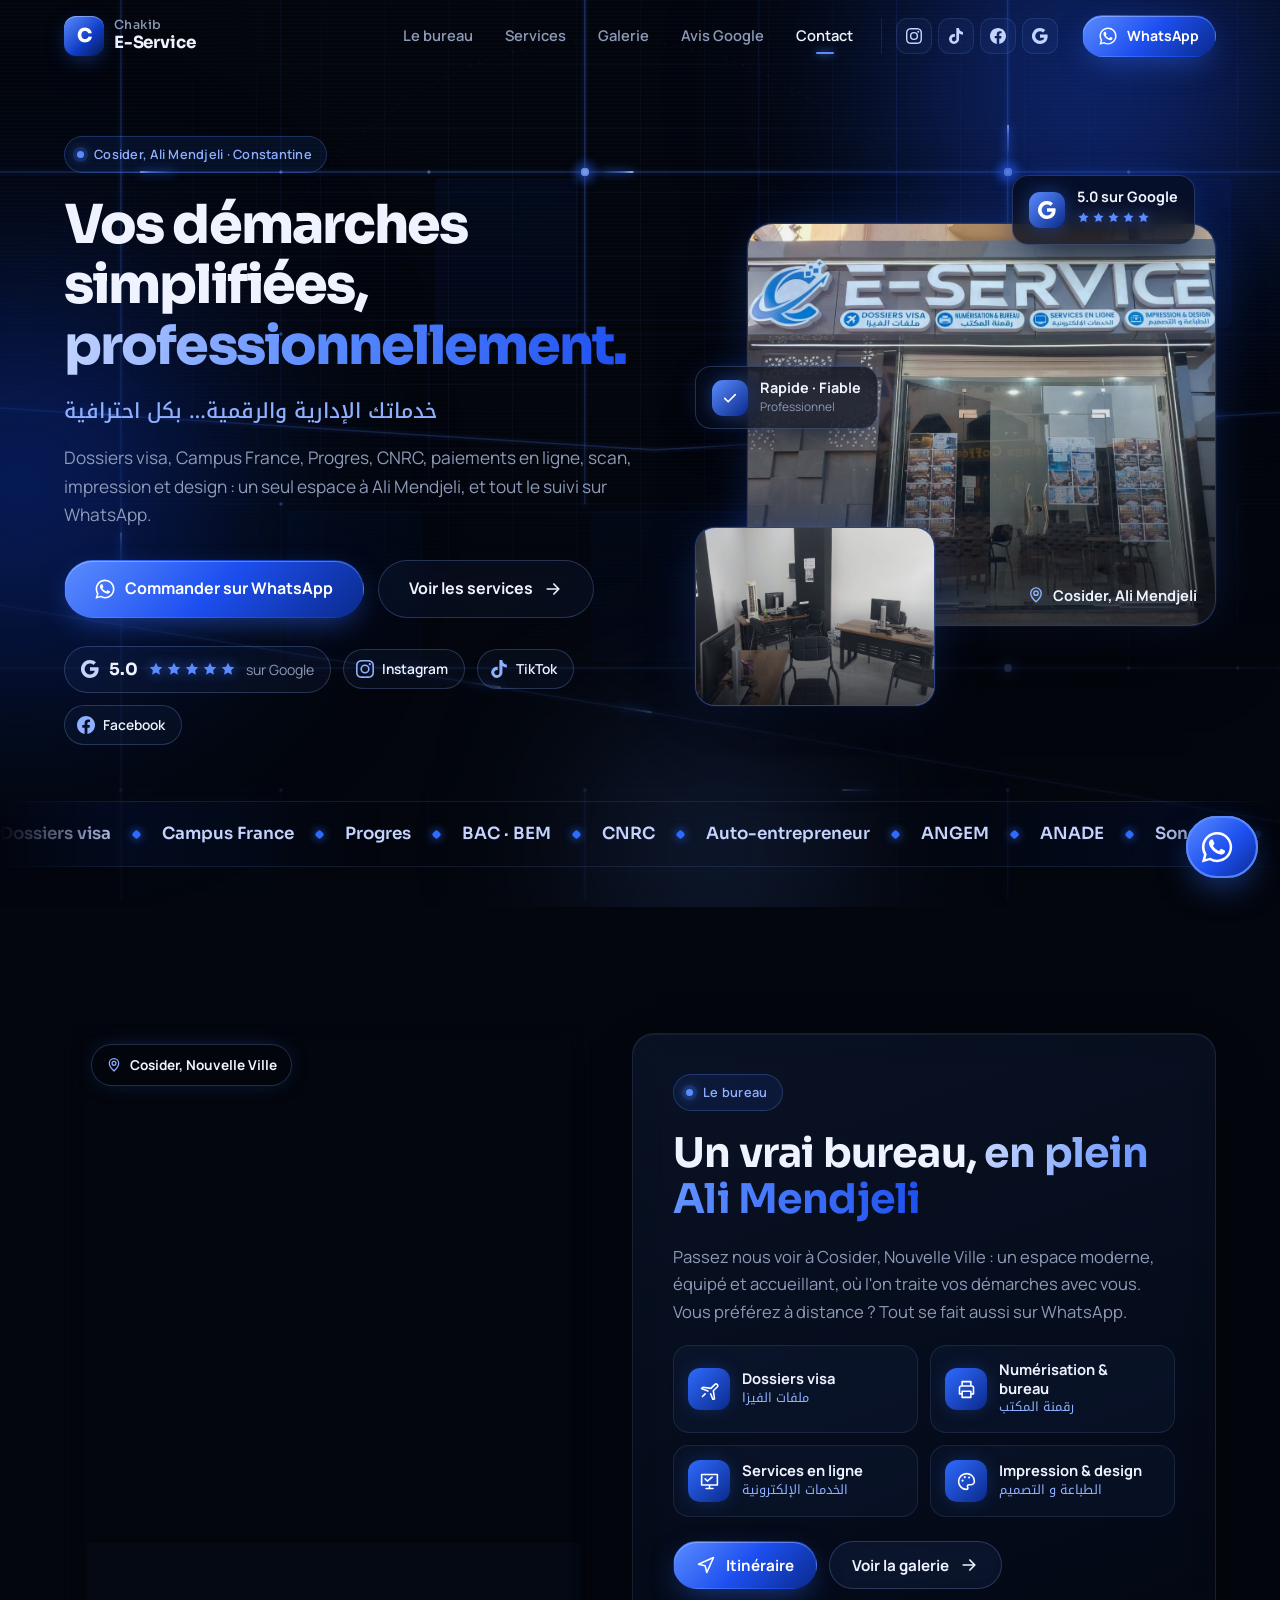
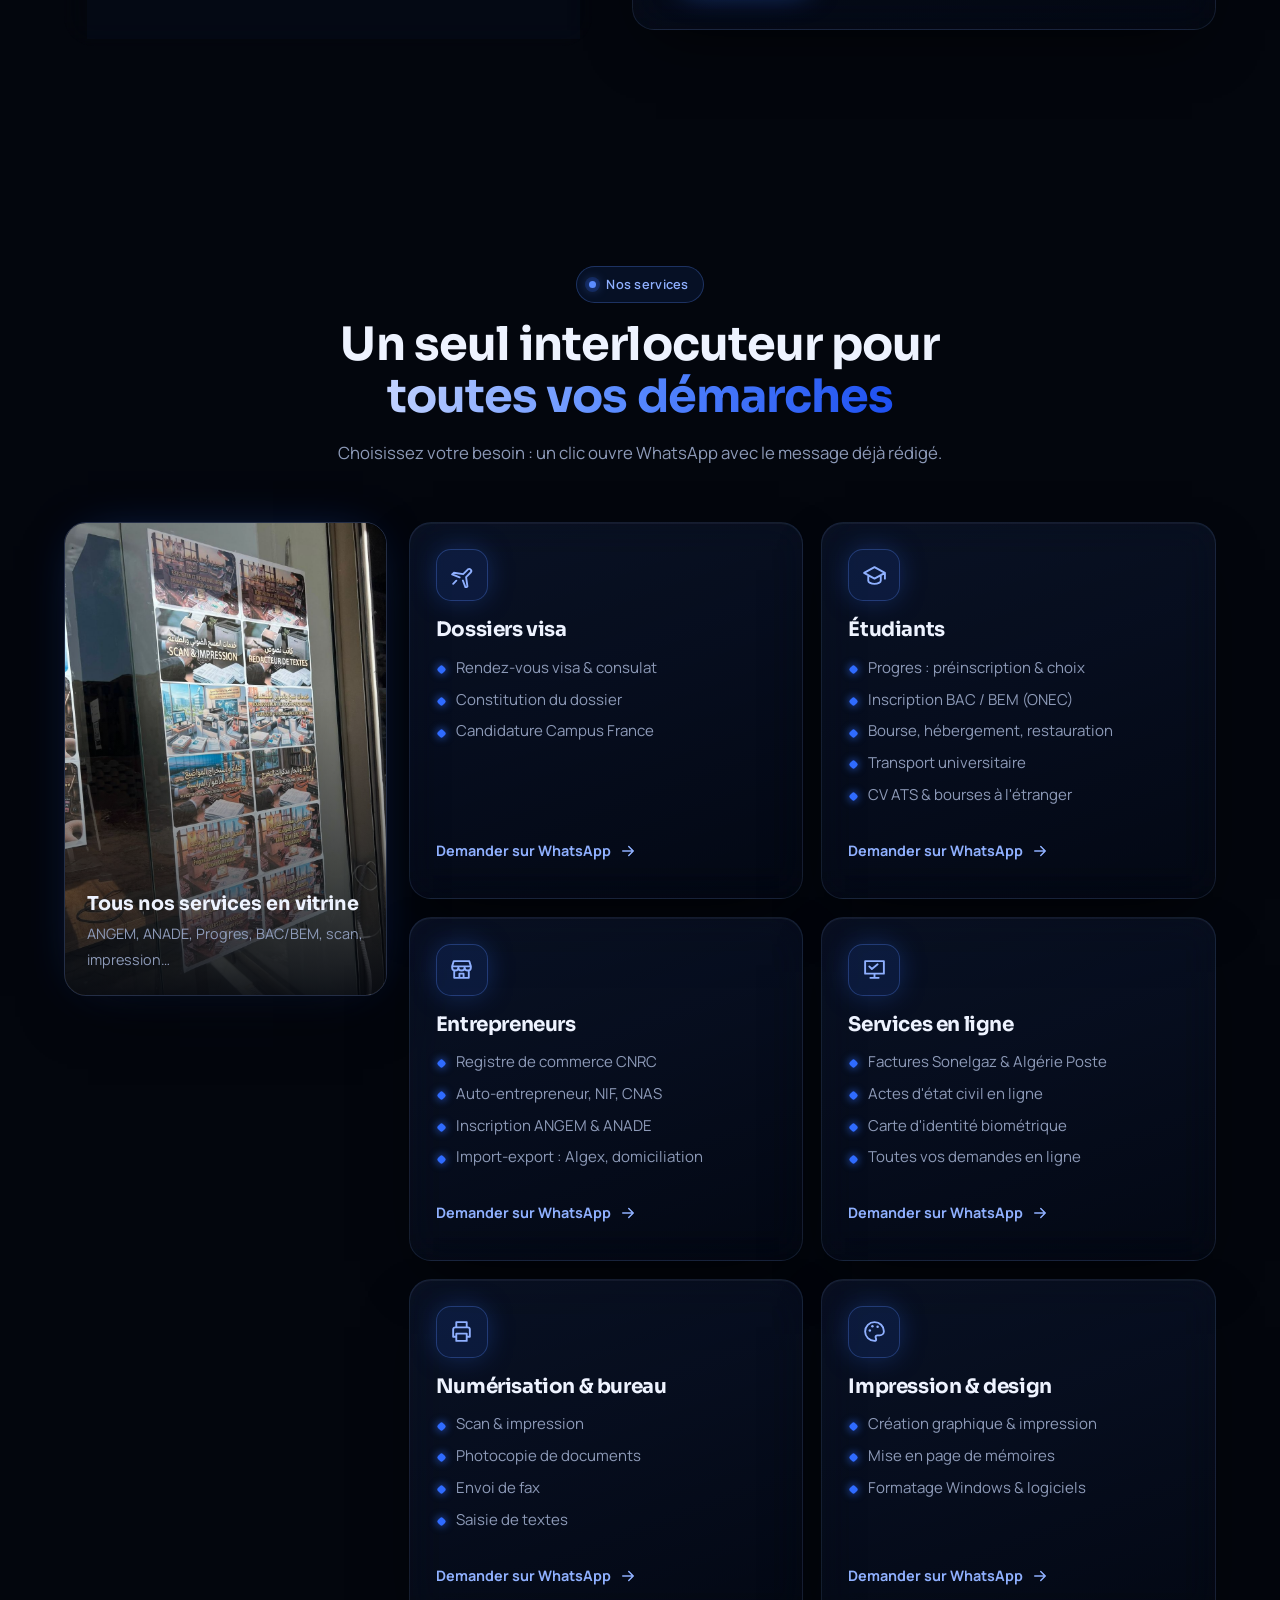
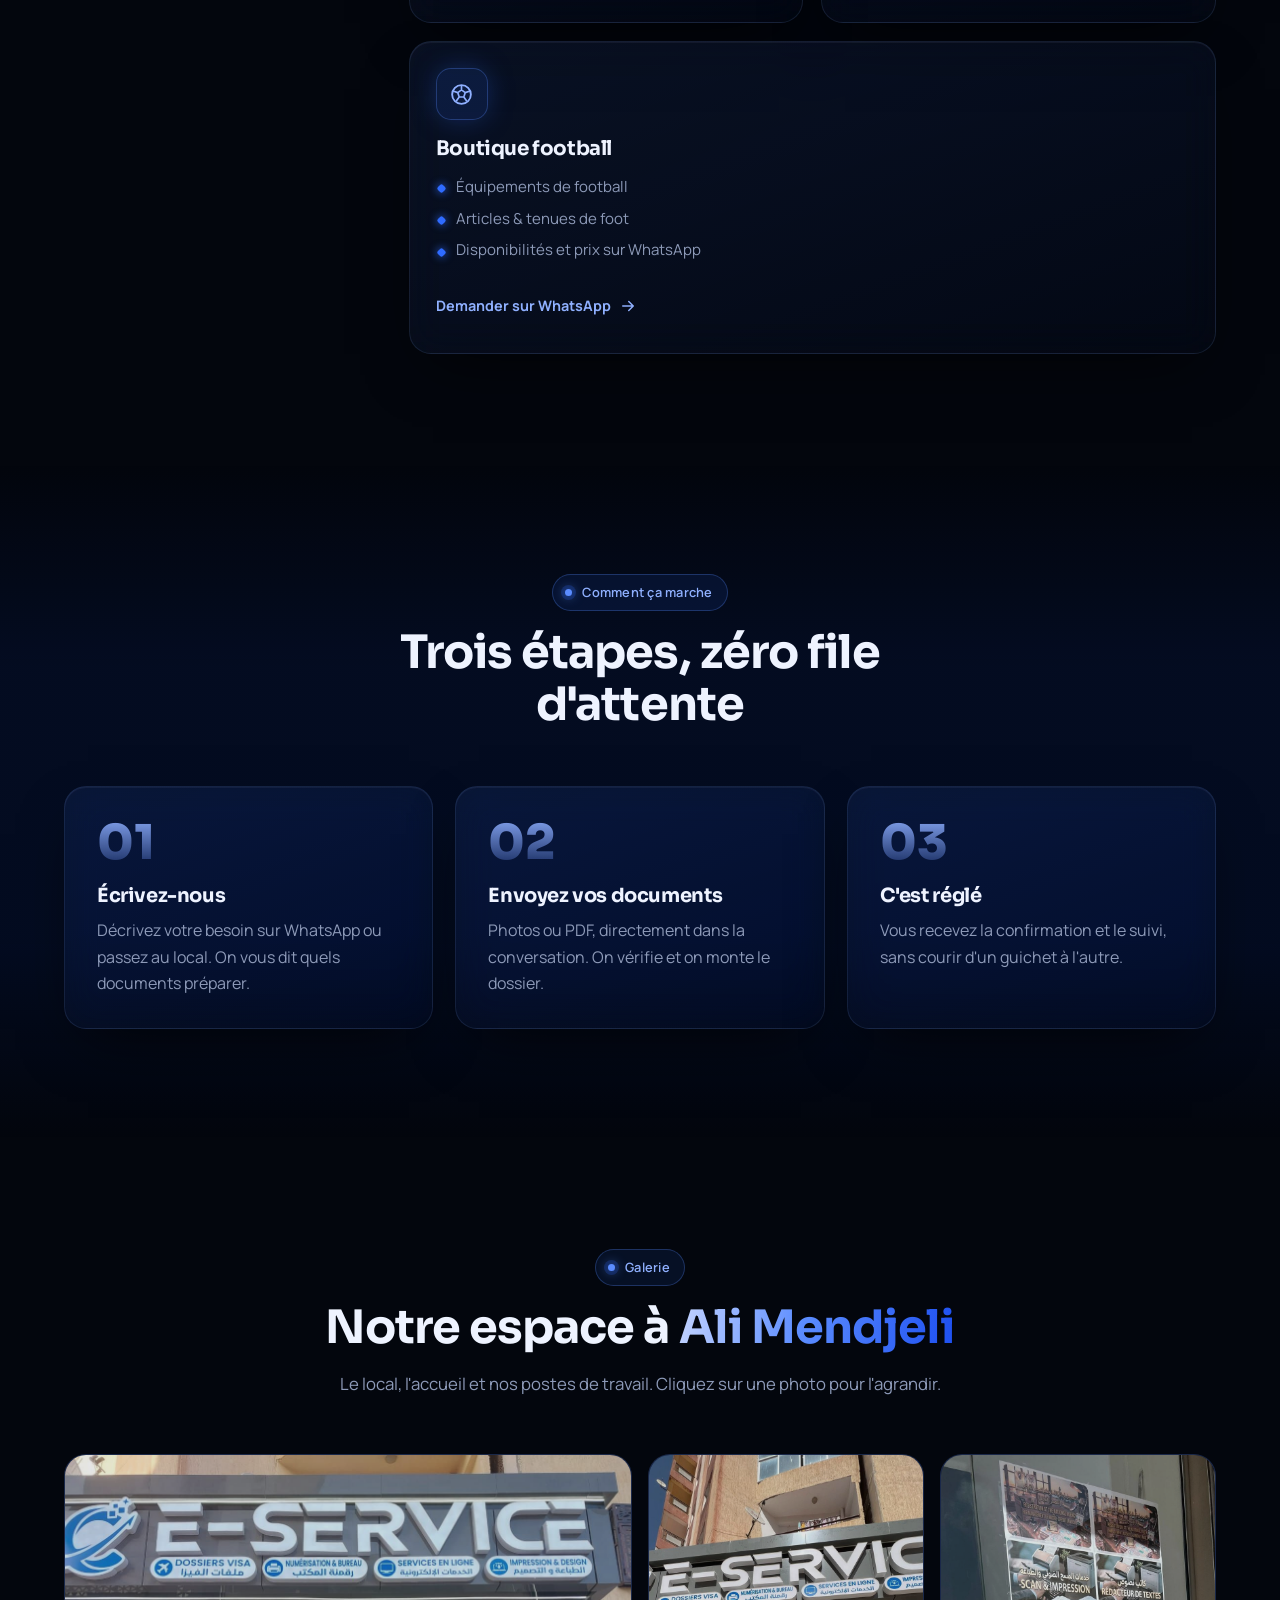
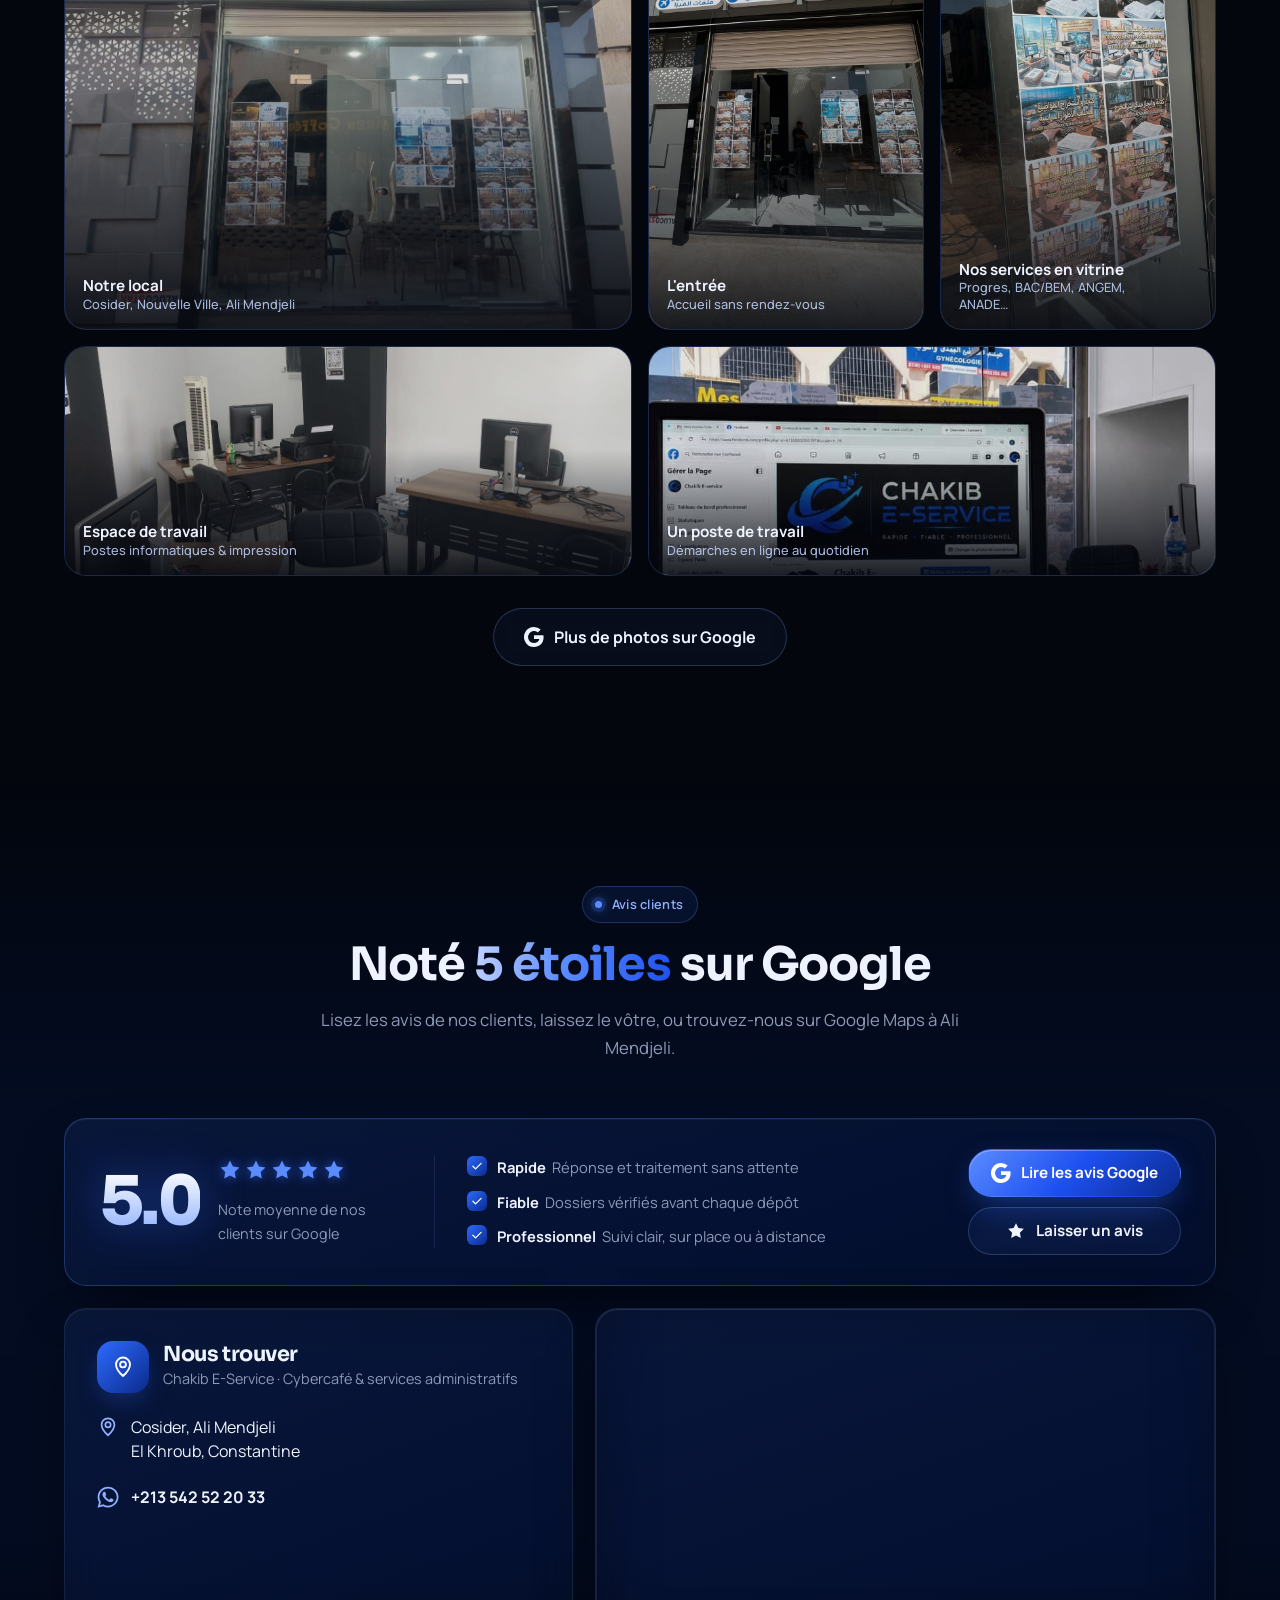
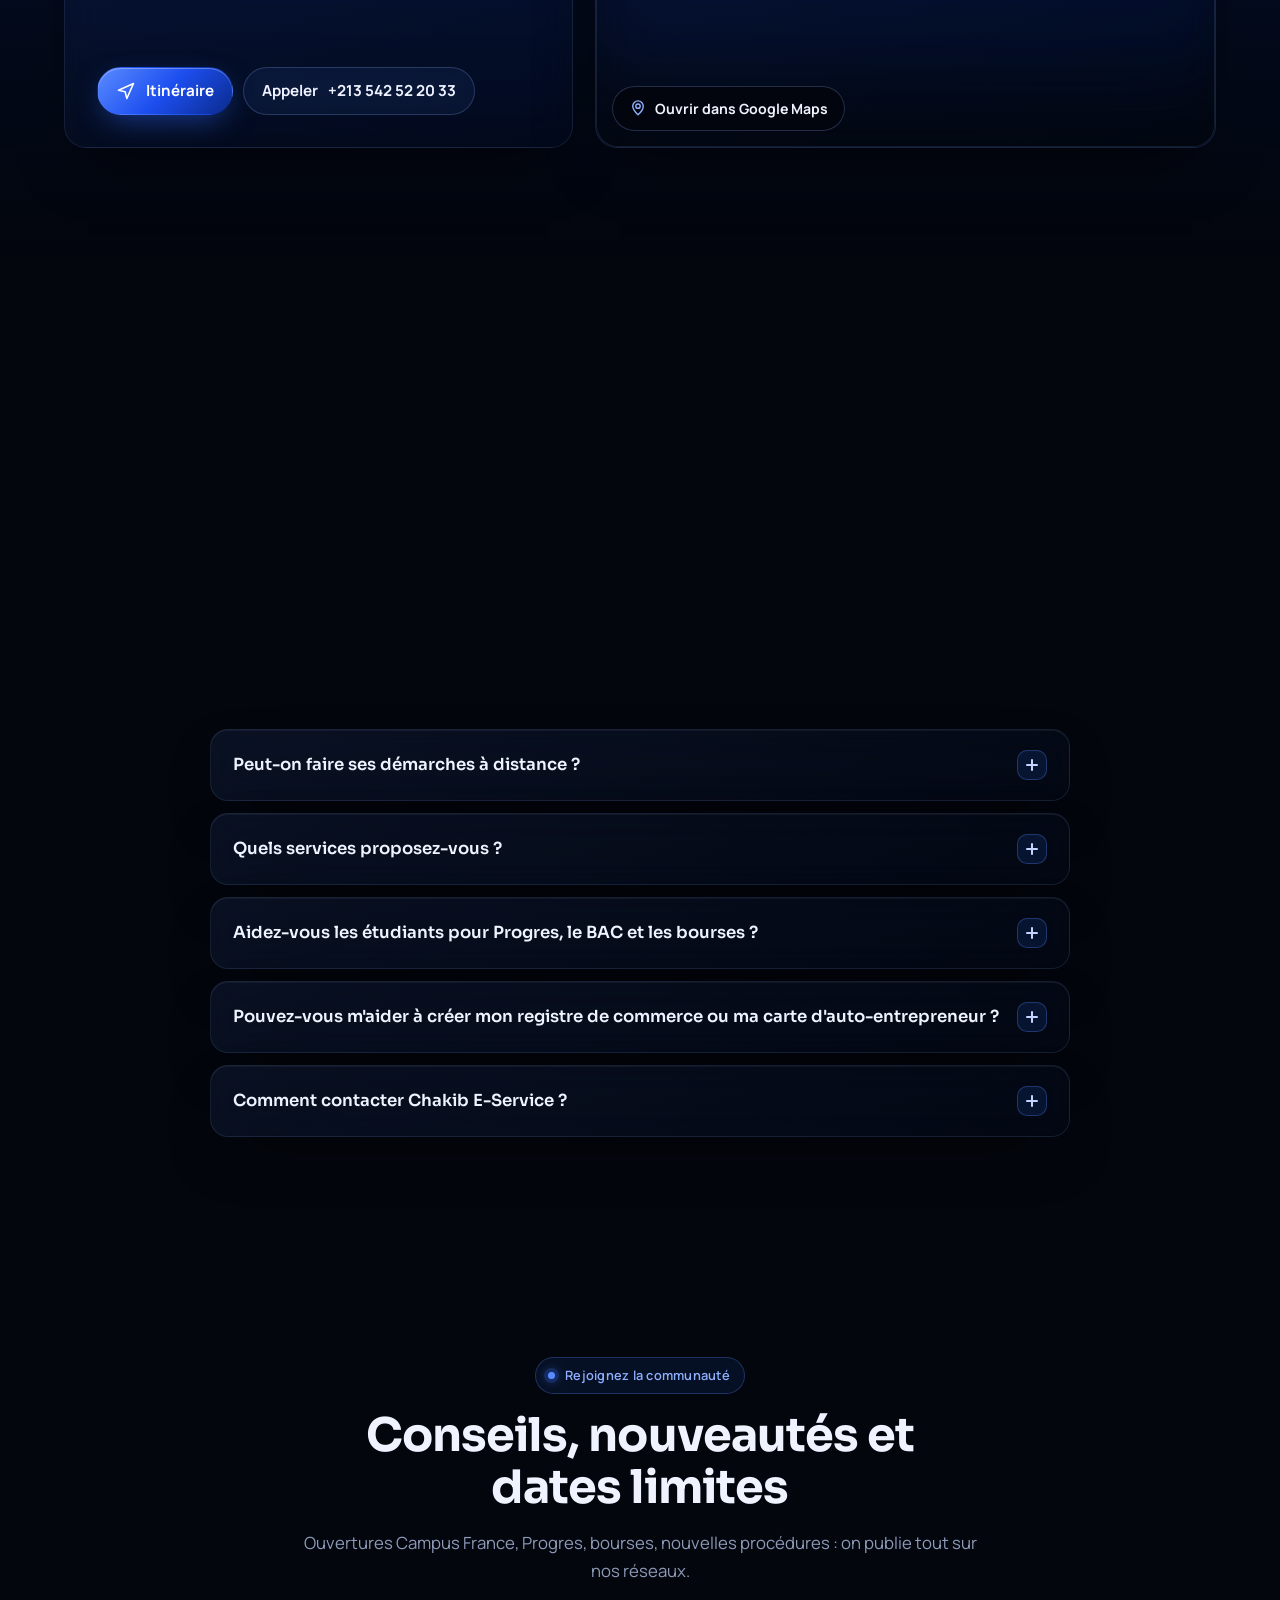
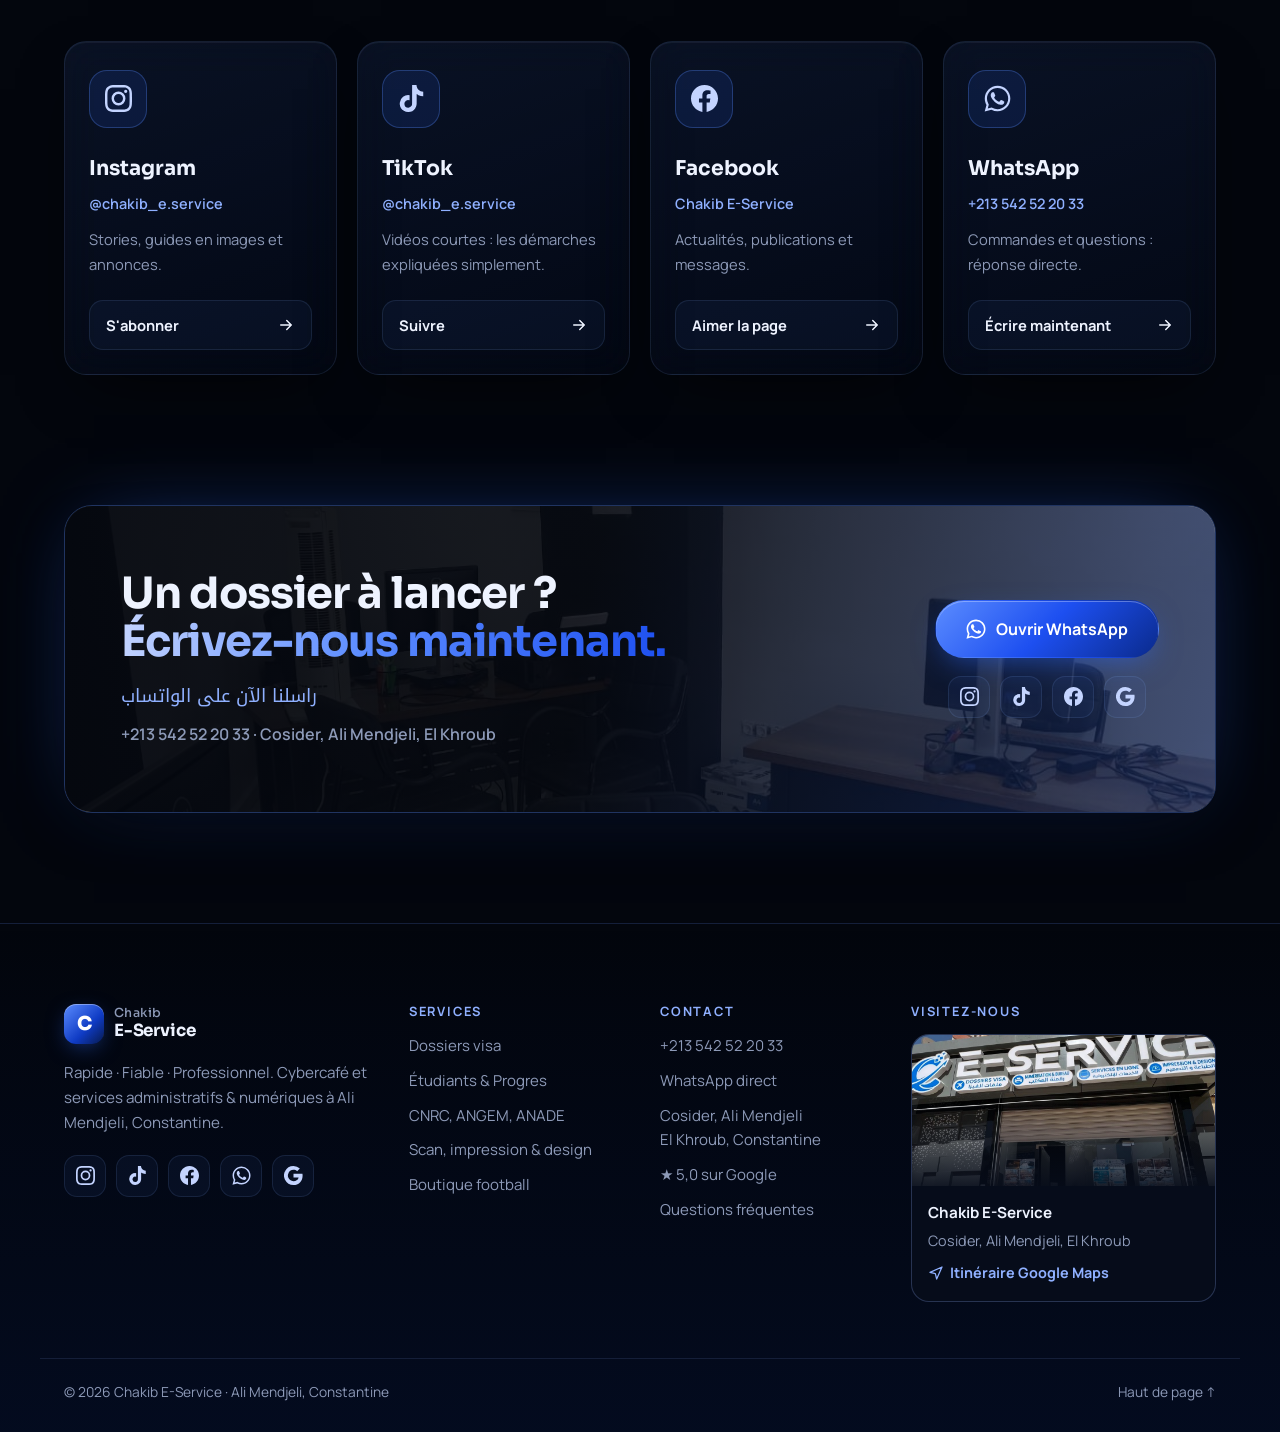
==== commit abd3f351: "Replace background with animated digital city-map Inline SVG map generated by JS once (blocks, stree" ====
--- a/index.html
+++ b/index.html
@@ -119,24 +119,24 @@
 .dot { width: 7px; height: 7px; border-radius: 50%; background: var(--blue-400); box-shadow: 0 0 0 4px rgba(47,107,255,.2), 0 0 12px var(--blue-400); animation: blink 2s infinite; }
 @keyframes blink { 50% { opacity: .35; } }
 
-/* animated tech-network background (canvas drawn by the script below) */
-#bg-net { position: fixed; inset: 0; width: 100%; height: 100%; z-index: -2; pointer-events: none; opacity: 0; transition: opacity 1.6s var(--ease); }
-#bg-net.is-ready { opacity: 1; }
+/* animated digital city-map background (SVG generated by the script below) */
+#bg-map { position: fixed; inset: 0; z-index: -2; pointer-events: none; overflow: hidden; opacity: 0; transition: opacity 1.8s var(--ease);
+  mask-image: radial-gradient(130% 100% at 50% 40%, #000 35%, rgba(0,0,0,.35) 78%, transparent 100%);
+  -webkit-mask-image: radial-gradient(130% 100% at 50% 40%, #000 35%, rgba(0,0,0,.35) 78%, transparent 100%); }
+#bg-map.is-ready { opacity: 1; }
+.map-layer { position: absolute; left: -6%; top: -6%; width: 112%; height: 112%; will-change: transform; }
+.map-layer svg { position: absolute; inset: 0; width: 100%; height: 100%; }
+.map-car { position: absolute; left: 0; top: 0; width: 34px; height: 2px; margin: -1px 0 0 -34px; border-radius: 2px; opacity: 0;
+  background: linear-gradient(90deg, rgba(47,107,255,0), rgba(91,140,255,.75) 70%, #c4d4ff);
+  box-shadow: 0 0 10px 1px rgba(47,107,255,.55); transform-origin: 100% 50%; will-change: transform, opacity; }
+.map-hub { position: absolute; width: 0; height: 0; }
+.map-hub::before, .map-hub::after { content: ""; position: absolute; left: -4px; top: -4px; width: 8px; height: 8px; border-radius: 50%; }
+.map-hub::before { background: var(--blue-300); box-shadow: 0 0 12px 3px rgba(47,107,255,.6); }
+.map-hub::after { border: 1px solid rgba(91,140,255,.75); animation: hub-ping 3.4s cubic-bezier(.2,.6,.3,1) infinite; animation-delay: var(--hd, 0s); }
+@keyframes hub-ping { 0% { transform: scale(1); opacity: .9; } 100% { transform: scale(6); opacity: 0; } }
 .bg-veil { position: fixed; inset: 0; z-index: -2; pointer-events: none;
   background: radial-gradient(120% 80% at 50% 0%, transparent 0%, rgba(3,6,13,.35) 60%, rgba(3,6,13,.75) 100%),
               repeating-linear-gradient(0deg, rgba(143,176,255,.018) 0 1px, transparent 1px 4px); }
-
-/* moving perspective grid floor + sweeping scan line (transform-only, GPU-composited) */
-.bg-grid { position: fixed; left: 0; right: 0; bottom: 0; height: 46vh; z-index: -2; pointer-events: none; overflow: hidden; perspective: 420px; perspective-origin: 50% 0%;
-  mask-image: linear-gradient(180deg, transparent 0%, #000 55%); -webkit-mask-image: linear-gradient(180deg, transparent 0%, #000 55%); opacity: .55; }
-.bg-grid__plane { position: absolute; left: -50%; right: -50%; top: 0; height: 300%; transform-origin: 50% 0%; transform: rotateX(68deg);
-  background-image: linear-gradient(rgba(47,107,255,.38) 1px, transparent 1px), linear-gradient(90deg, rgba(47,107,255,.38) 1px, transparent 1px);
-  background-size: 64px 64px; animation: grid-run 6s linear infinite; will-change: transform; }
-@keyframes grid-run { from { transform: rotateX(68deg) translateY(0); } to { transform: rotateX(68deg) translateY(64px); } }
-.bg-scan { position: fixed; left: 0; right: 0; top: 0; height: 140px; z-index: -2; pointer-events: none;
-  background: linear-gradient(180deg, transparent, rgba(47,107,255,.07) 45%, rgba(143,176,255,.12) 50%, rgba(47,107,255,.07) 55%, transparent);
-  animation: scan 9s cubic-bezier(.45,0,.55,1) infinite; will-change: transform; }
-@keyframes scan { from { transform: translateY(-160px); } to { transform: translateY(100vh); } }
 
 /* scroll progress */
 .progress-bar { position: fixed; inset: 0 0 auto; height: 2px; z-index: 200; transform-origin: 0 50%; transform: scaleX(var(--sp, 0)); background: linear-gradient(90deg, var(--blue-700), var(--blue-300)); box-shadow: 0 0 12px var(--glow); }
@@ -987,9 +987,7 @@
     <symbol id="i-check" viewBox="0 0 24 24"><path fill="none" stroke="currentColor" stroke-width="2.2" stroke-linecap="round" stroke-linejoin="round" d="m5 12.5 4.5 4.5L19 7.5"/></symbol>
   </svg>
 
-  <div class="bg-grid" aria-hidden="true"><div class="bg-grid__plane"></div></div>
-  <div class="bg-scan" aria-hidden="true"></div>
-  <canvas id="bg-net" aria-hidden="true"></canvas>
+  <div id="bg-map" aria-hidden="true"></div>
   <div class="bg-veil" aria-hidden="true"></div>
   <div class="progress-bar" aria-hidden="true"></div>
   <a class="skip-link" href="#main">Aller au contenu</a>
@@ -1626,118 +1624,160 @@
     $$('.review', list).forEach((el, i) => { el.style.setProperty('--d', `${i * 90}ms`); requestAnimationFrame(() => el.classList.add('is-in')); });
   }
 
-  /* Tech-network background: drifting particles linked by lines, reacts to the cursor.
-     Kept cheap: particle count scales with screen area, DPR capped, paused when the tab is hidden. */
+  /* Digital city-map background.
+     The map (blocks, streets, main roads, nodes) is generated once as an inline SVG and never repainted.
+     Per frame we only move the whole layer (slow drift + cursor parallax) and a few light "cars" along
+     the roads, all via transform/opacity, which the GPU composites without repainting. */
   (() => {
-    const canvas = $('#bg-net');
-    const ctx = canvas && canvas.getContext && canvas.getContext('2d');
-    if (!ctx) return;
-    const LINK = 150, MOUSE_LINK = 190;
-    let w = 0, h = 0, pts = [], raf = 0, last = 0, lastSpawn = 0;
-    const pulses = [];
-    let maxPulses = 10;
-    const mouse = { x: -1e4, y: -1e4 };
-
-    const resize = () => {
-      const dpr = Math.min(window.devicePixelRatio || 1, 1.5);
-      w = window.innerWidth; h = window.innerHeight;
-      canvas.width = Math.round(w * dpr); canvas.height = Math.round(h * dpr);
-      ctx.setTransform(dpr, 0, 0, dpr, 0, 0);
-      const n = Math.round(Math.min(80, Math.max(28, (w * h) / 17000)));
-      maxPulses = w < 700 ? 5 : 10;
-      while (pts.length < n) {
-        pts.push({ x: Math.random() * w, y: Math.random() * h,
-          vx: (Math.random() - 0.5) * 0.28, vy: (Math.random() - 0.5) * 0.28,
-          r: Math.random() * 1.3 + 0.7, ph: Math.random() * 6.28 });
+    const host = $('#bg-map');
+    if (!host) return;
+    const layer = document.createElement('div');
+    layer.className = 'map-layer';
+    host.appendChild(layer);
+    const rnd = (a, b) => a + Math.random() * (b - a);
+    let W = 0, H = 0, roads = [], cars = [], raf = 0, last = 0;
+    const par = { x: 0, y: 0, tx: 0, ty: 0 };
+
+    const build = () => {
+      W = layer.clientWidth; H = layer.clientHeight;
+      const small = W < 800;
+      const step = small ? 115 : 145;
+      const xs = [], ys = [];
+      for (let x = rnd(10, step * 0.6); x < W; x += step * rnd(0.75, 1.25)) xs.push(Math.round(x));
+      for (let y = rnd(10, step * 0.6); y < H; y += step * rnd(0.75, 1.25)) ys.push(Math.round(y));
+      roads = [];
+      const lines = (fixed, cuts, vertical, idx) => {
+        const major = idx % 3 === 1;
+        let run = null;
+        const all = [0, ...cuts, vertical ? H : W];
+        for (let k = 0; k < all.length - 1; k++) {
+          if (Math.random() < (major ? 0.92 : 0.74)) {
+            const a = vertical ? [fixed, all[k]] : [all[k], fixed];
+            const b = vertical ? [fixed, all[k + 1]] : [all[k + 1], fixed];
+            if (!run) { run = { pts: [a], major }; roads.push(run); }
+            run.pts.push(b);
+          } else run = null;
+        }
+      };
+      xs.forEach((x, i) => lines(x, ys, true, i));
+      ys.forEach((y, i) => lines(y, xs, false, i));
+      // two diagonal "highways"
+      for (let i = 0; i < 2; i++) {
+        const y0 = rnd(0.1, 0.9) * H, y1 = rnd(0.1, 0.9) * H;
+        roads.push({ pts: [[0, y0], [W * 0.5, (y0 + y1) / 2 + rnd(-80, 80)], [W, y1]], major: true });
       }
-      pts.length = n;
-      pts.forEach((p) => { p.x = Math.min(p.x, w); p.y = Math.min(p.y, h); });
-    };
-
-    const draw = (t) => {
-      ctx.clearRect(0, 0, w, h);
-      const dt = last ? Math.min((t - last) / 16.7, 3) : 1;
-      last = t;
-      for (const p of pts) {
-        p.x += p.vx * dt; p.y += p.vy * dt;
-        if (p.x < 0 || p.x > w) p.vx *= -1;
-        if (p.y < 0 || p.y > h) p.vy *= -1;
-        const mx = mouse.x - p.x, my = mouse.y - p.y, md = mx * mx + my * my;
-        if (md < MOUSE_LINK * MOUSE_LINK) { p.x += mx * 0.0016 * dt; p.y += my * 0.0016 * dt; }
+      roads.forEach((r) => {
+        r.len = [];
+        r.total = 0;
+        for (let k = 0; k < r.pts.length - 1; k++) {
+          const l = Math.hypot(r.pts[k + 1][0] - r.pts[k][0], r.pts[k + 1][1] - r.pts[k][1]);
+          r.len.push(l); r.total += l;
+        }
+      });
+      const poly = (r) => `<polyline points="${r.pts.map((p) => p.map(Math.round).join(',')).join(' ')}"/>`;
+      let blocks = '', nodes = '';
+      for (let i = 0; i < xs.length - 1; i++) for (let j = 0; j < ys.length - 1; j++) {
+        if (Math.random() < 0.14) blocks += `<rect x="${xs[i] + 7}" y="${ys[j] + 7}" width="${xs[i + 1] - xs[i] - 14}" height="${ys[j + 1] - ys[j] - 14}" rx="4"/>`;
       }
-      // Lines are grouped into 4 opacity buckets: 4 stroke calls per frame instead of one per line.
-      ctx.lineWidth = 0.8;
-      const paths = [new Path2D(), new Path2D(), new Path2D(), new Path2D()];
-      const mpaths = [new Path2D(), new Path2D(), new Path2D(), new Path2D()];
-      for (let i = 0; i < pts.length; i++) {
-        const a = pts[i];
-        for (let j = i + 1; j < pts.length; j++) {
-          const b = pts[j], dx = a.x - b.x, dy = a.y - b.y, d2 = dx * dx + dy * dy;
-          if (d2 < LINK * LINK) {
-            const k = Math.min(3, Math.floor((1 - Math.sqrt(d2) / LINK) * 4));
-            paths[k].moveTo(a.x, a.y); paths[k].lineTo(b.x, b.y);
-          }
-        }
-        const mx = a.x - mouse.x, my = a.y - mouse.y, md2 = mx * mx + my * my;
-        if (md2 < MOUSE_LINK * MOUSE_LINK) {
-          const k = Math.min(3, Math.floor((1 - Math.sqrt(md2) / MOUSE_LINK) * 4));
-          mpaths[k].moveTo(a.x, a.y); mpaths[k].lineTo(mouse.x, mouse.y);
+      xs.forEach((x) => ys.forEach((y) => { if (Math.random() < 0.32) nodes += `<circle cx="${x}" cy="${y}" r="1.7"/>`; }));
+      const cx = rnd(0.3, 0.7) * W, cy = rnd(0.3, 0.7) * H, rr = Math.min(W, H) * rnd(0.28, 0.4);
+      const minor = roads.filter((r) => !r.major).map(poly).join('');
+      const major = roads.filter((r) => r.major).map(poly).join('');
+      layer.innerHTML = `<svg viewBox="0 0 ${W} ${H}" preserveAspectRatio="none">
+        <g fill="rgba(10,42,140,.13)" stroke="rgba(47,107,255,.08)">${blocks}</g>
+        <circle cx="${cx}" cy="${cy}" r="${rr}" fill="none" stroke="rgba(47,107,255,.12)" stroke-width="1.2" stroke-dasharray="2 7"/>
+        <g fill="none" stroke="rgba(47,107,255,.14)" stroke-width="1">${minor}</g>
+        <g fill="none" stroke="rgba(47,107,255,.07)" stroke-width="7" stroke-linecap="round" stroke-linejoin="round">${major}</g>
+        <g fill="none" stroke="rgba(91,140,255,.3)" stroke-width="1.5" stroke-linejoin="round">${major}</g>
+        <g fill="rgba(143,176,255,.55)">${nodes}</g>
+      </svg>`;
+      // pulsing hubs on main-road intersections
+      const majorX = xs.filter((_, i) => i % 3 === 1), majorY = ys.filter((_, i) => i % 3 === 1);
+      const hubs = small ? 3 : 6;
+      for (let i = 0; i < hubs && majorX.length && majorY.length; i++) {
+        const h = document.createElement('span');
+        h.className = 'map-hub';
+        h.style.left = `${majorX[(Math.random() * majorX.length) | 0]}px`;
+        h.style.top = `${majorY[(Math.random() * majorY.length) | 0]}px`;
+        h.style.setProperty('--hd', `${(i * 0.6).toFixed(1)}s`);
+        layer.appendChild(h);
+      }
+      // light "cars" travelling along the roads
+      cars = [];
+      if (!reduceMotion) {
+        const n = small ? 6 : 12;
+        const majors = roads.filter((r) => r.major && r.total > 200), all = roads.filter((r) => r.total > 160);
+        for (let i = 0; i < n; i++) {
+          const el = document.createElement('span');
+          el.className = 'map-car';
+          layer.appendChild(el);
+          const car = { el, majors, all };
+          spawn(car, true);
+          cars.push(car);
         }
       }
-      for (let k = 0; k < 4; k++) {
-        ctx.strokeStyle = `rgba(47,107,255,${((k + 0.5) / 4) * 0.32})`; ctx.stroke(paths[k]);
-        ctx.strokeStyle = `rgba(143,176,255,${((k + 0.5) / 4) * 0.4})`; ctx.stroke(mpaths[k]);
+    };
+
+    const spawn = (car, anywhere) => {
+      const pool = Math.random() < 0.6 && car.majors.length ? car.majors : car.all;
+      car.road = pool[(Math.random() * pool.length) | 0];
+      car.dir = Math.random() < 0.5 ? 1 : -1;
+      car.d = anywhere ? Math.random() * car.road.total : 0;
+      car.v = rnd(45, 95);
+    };
+
+    const place = (car) => {
+      const r = car.road;
+      let d = car.dir > 0 ? car.d : r.total - car.d;
+      let k = 0;
+      while (k < r.len.length - 1 && d > r.len[k]) { d -= r.len[k]; k++; }
+      const [x0, y0] = r.pts[k], [x1, y1] = r.pts[k + 1];
+      const f = r.len[k] ? d / r.len[k] : 0;
+      const x = x0 + (x1 - x0) * f, y = y0 + (y1 - y0) * f;
+      let a = Math.atan2(y1 - y0, x1 - x0);
+      if (car.dir < 0) a += Math.PI;
+      car.el.style.transform = `translate3d(${x.toFixed(1)}px,${y.toFixed(1)}px,0) rotate(${a.toFixed(3)}rad)`;
+      car.el.style.opacity = Math.min(1, car.d / 60, (r.total - car.d) / 60).toFixed(2);
+    };
+
+    const frame = (t) => {
+      raf = requestAnimationFrame(frame);
+      const dt = last ? Math.min((t - last) / 1000, 0.05) : 0.016;
+      last = t;
+      for (const car of cars) {
+        car.d += car.v * dt;
+        if (car.d >= car.road.total) spawn(car, false);
+        place(car);
       }
-      // Data pulses: bright dots travelling along live links
-      if (t - lastSpawn > 260 && pulses.length < maxPulses) {
-        lastSpawn = t;
-        const a = pts[(Math.random() * pts.length) | 0];
-        let best = null, bd = LINK * LINK;
-        for (const b of pts) {
-          if (b === a) continue;
-          const dx = a.x - b.x, dy = a.y - b.y, d2 = dx * dx + dy * dy;
-          if (d2 < bd && d2 > 900) { bd = d2; best = b; }
+      par.x += (par.tx - par.x) * 0.04;
+      par.y += (par.ty - par.y) * 0.04;
+      const dx = Math.sin(t * 0.00006) * W * 0.018 + par.x;
+      const dy = Math.cos(t * 0.00005) * H * 0.015 + par.y;
+      layer.style.transform = `translate3d(${dx.toFixed(1)}px,${dy.toFixed(1)}px,0)`;
+    };
+    const start = () => { if (!raf && !reduceMotion) { last = 0; raf = requestAnimationFrame(frame); } };
+    const stop = () => { cancelAnimationFrame(raf); raf = 0; };
+
+    build();
+    host.classList.add('is-ready');
+    start();
+
+    let lw = window.innerWidth, lh = window.innerHeight, rt;
+    window.addEventListener('resize', () => {
+      clearTimeout(rt);
+      rt = setTimeout(() => {
+        // ignore small height changes (mobile address bar) to avoid needless rebuilds
+        if (Math.abs(window.innerWidth - lw) > 60 || Math.abs(window.innerHeight - lh) > 160) {
+          lw = window.innerWidth; lh = window.innerHeight; build();
         }
-        if (best) pulses.push({ a, b: best, k: 0, v: 0.012 + Math.random() * 0.012 });
-      }
-      for (let i = pulses.length - 1; i >= 0; i--) {
-        const q = pulses[i];
-        q.k += q.v * dt;
-        const dx = q.a.x - q.b.x, dy = q.a.y - q.b.y;
-        if (q.k >= 1 || dx * dx + dy * dy > LINK * LINK) { pulses.splice(i, 1); continue; }
-        const x = q.a.x + (q.b.x - q.a.x) * q.k, y = q.a.y + (q.b.y - q.a.y) * q.k;
-        const fade = Math.sin(q.k * Math.PI);
-        ctx.fillStyle = `rgba(47,107,255,${0.25 * fade})`;
-        ctx.beginPath(); ctx.arc(x, y, 6, 0, 6.283); ctx.fill();
-        ctx.fillStyle = `rgba(196,212,255,${0.95 * fade})`;
-        ctx.beginPath(); ctx.arc(x, y, 1.6, 0, 6.283); ctx.fill();
-      }
-
-      for (const p of pts) {
-        const glow = 0.6 + 0.4 * Math.sin(t * 0.0015 + p.ph);
-        ctx.fillStyle = `rgba(47,107,255,${0.12 * glow})`;
-        ctx.beginPath(); ctx.arc(p.x, p.y, p.r * 4, 0, 6.283); ctx.fill();
-        ctx.fillStyle = `rgba(143,176,255,${0.75 * glow})`;
-        ctx.beginPath(); ctx.arc(p.x, p.y, p.r, 0, 6.283); ctx.fill();
-      }
-    };
-
-    // ~30 fps is plenty for slow drifting particles and halves the work.
-    let prev = 0;
-    const loop = (t) => { raf = requestAnimationFrame(loop); if (t - prev < 30) return; prev = t; draw(t); };
-    const start = () => { if (!raf && !reduceMotion) { last = 0; raf = requestAnimationFrame(loop); } };
-    const stop = () => { cancelAnimationFrame(raf); raf = 0; };
-
-    resize();
-    if (reduceMotion) draw(0); else start();
-    canvas.classList.add('is-ready');
-
-    let rt;
-    window.addEventListener('resize', () => { clearTimeout(rt); rt = setTimeout(() => { resize(); if (reduceMotion) draw(0); }, 150); });
+      }, 200);
+    });
     document.addEventListener('visibilitychange', () => (document.hidden ? stop() : start()));
     if (finePointer) {
-      window.addEventListener('pointermove', (e) => { mouse.x = e.clientX; mouse.y = e.clientY; }, { passive: true });
-      document.addEventListener('pointerleave', () => { mouse.x = mouse.y = -1e4; });
+      window.addEventListener('pointermove', (e) => {
+        par.tx = (e.clientX / window.innerWidth - 0.5) * -24;
+        par.ty = (e.clientY / window.innerHeight - 0.5) * -18;
+      }, { passive: true });
     }
   })();
 
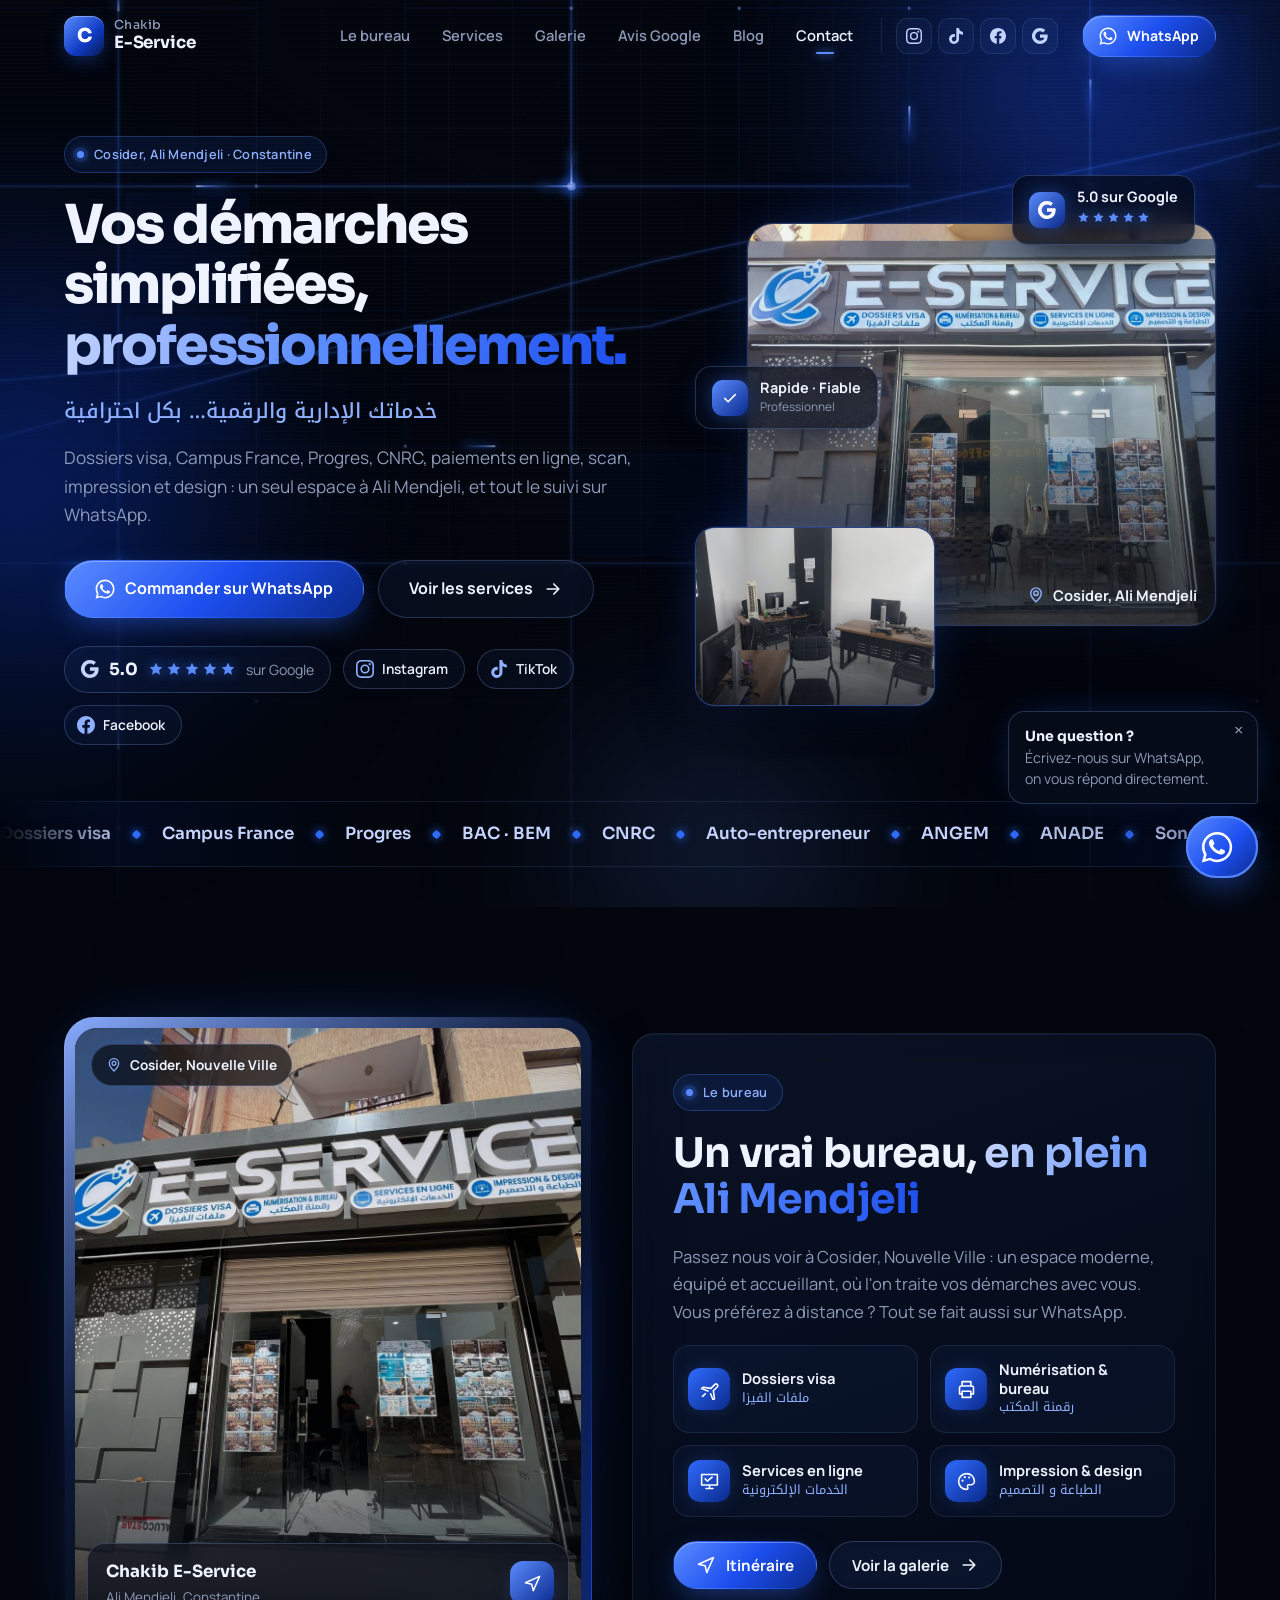
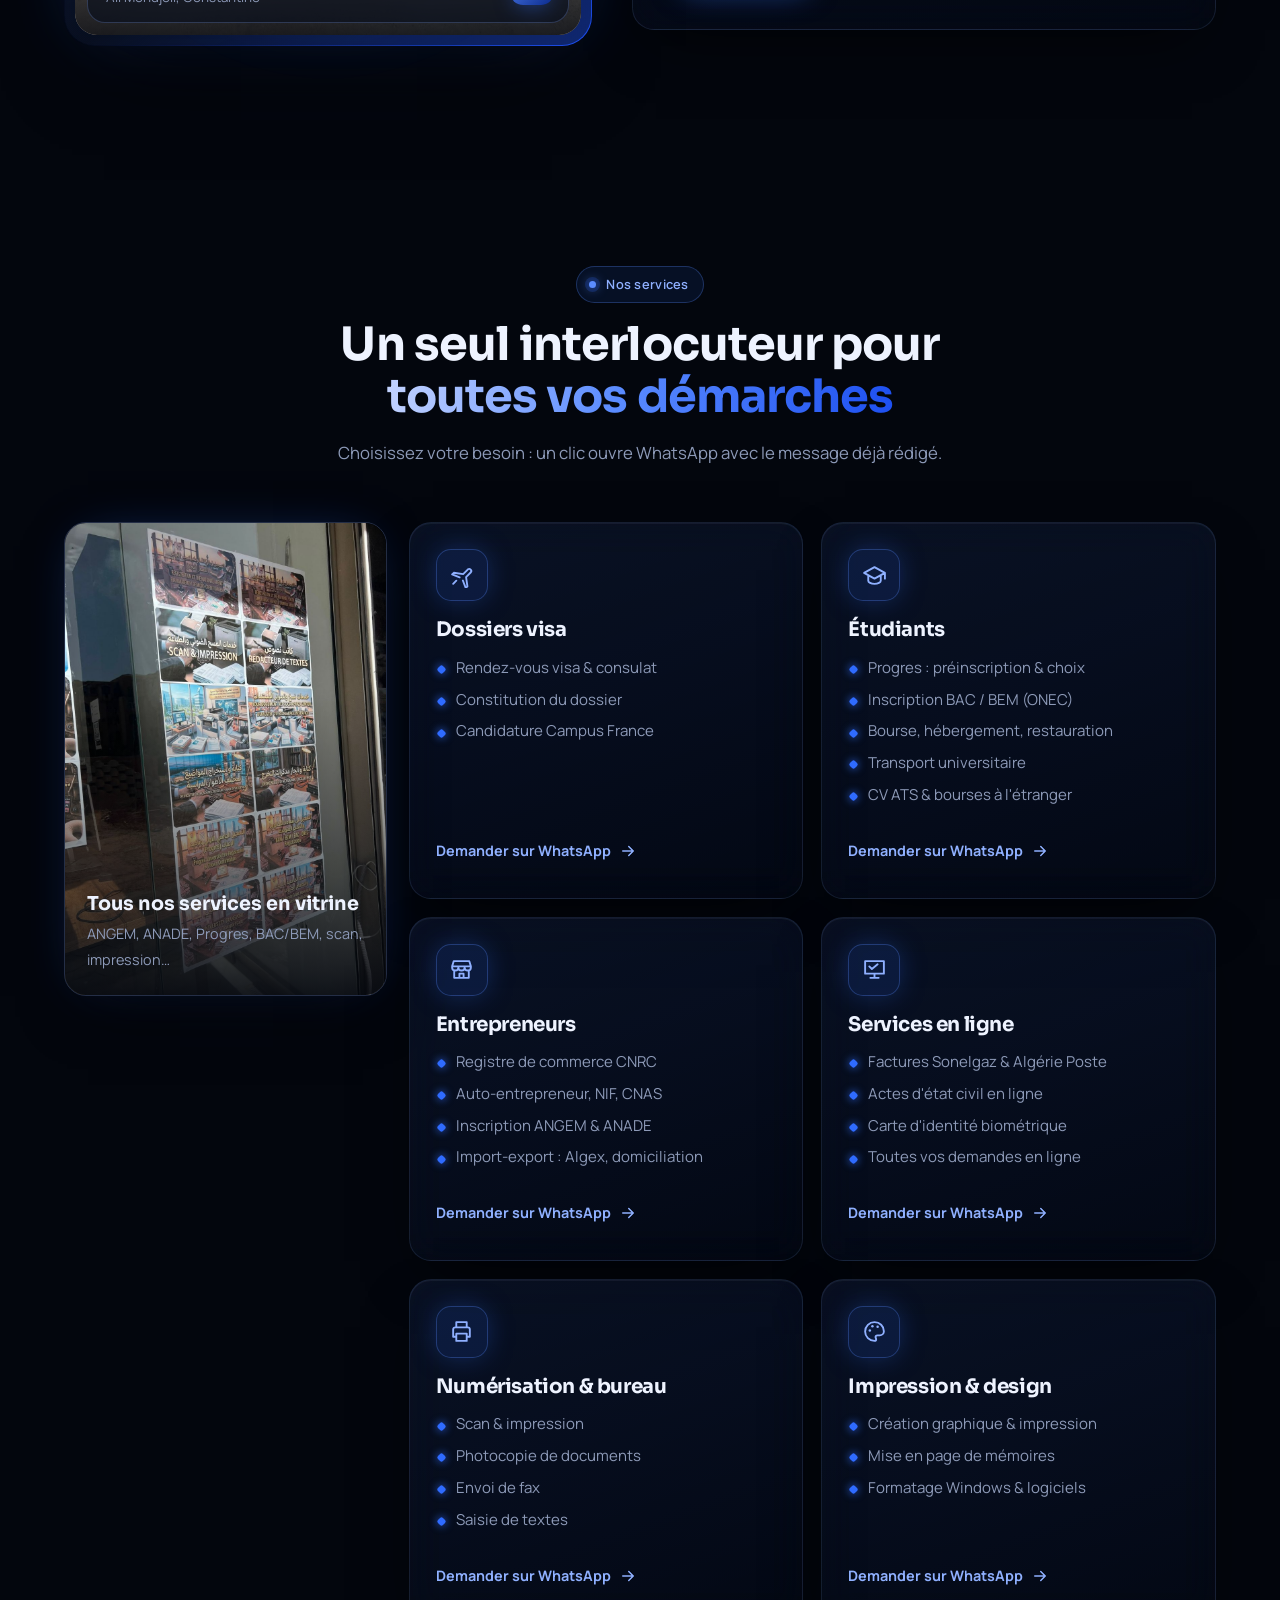
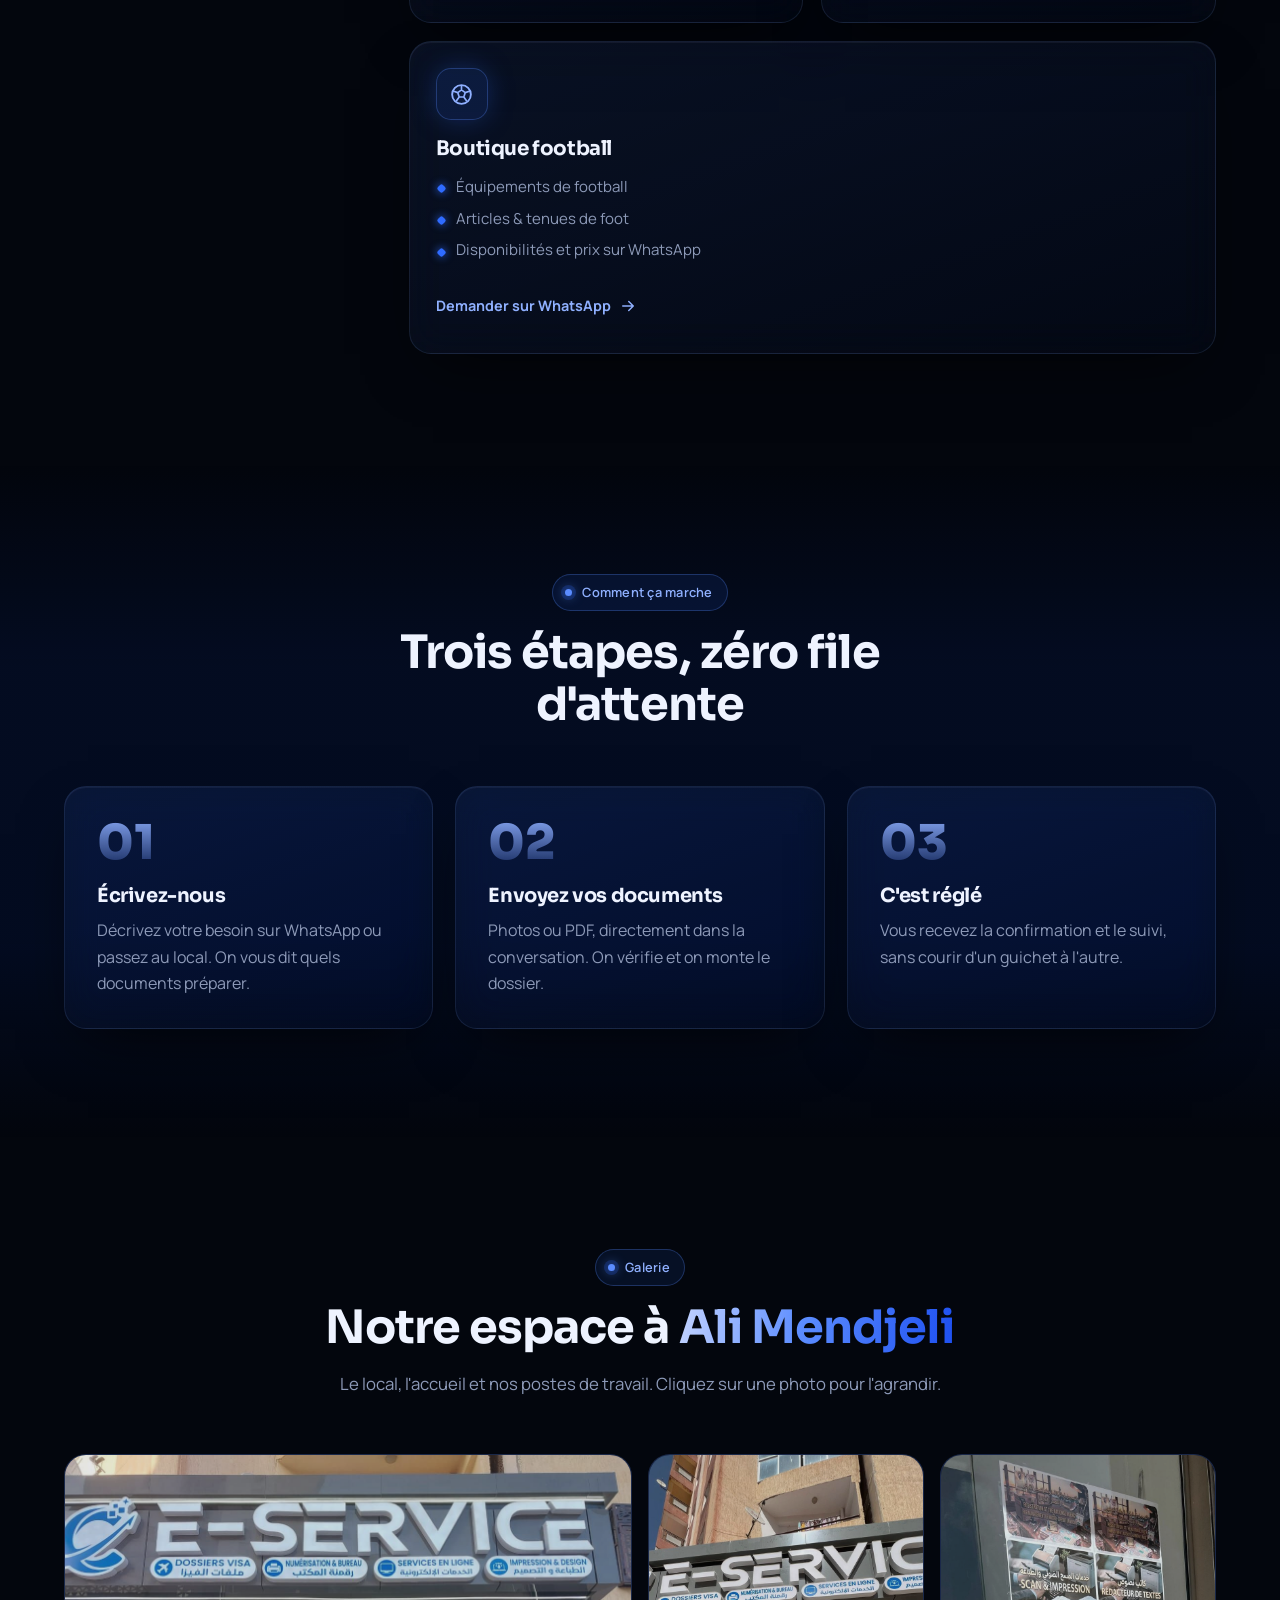
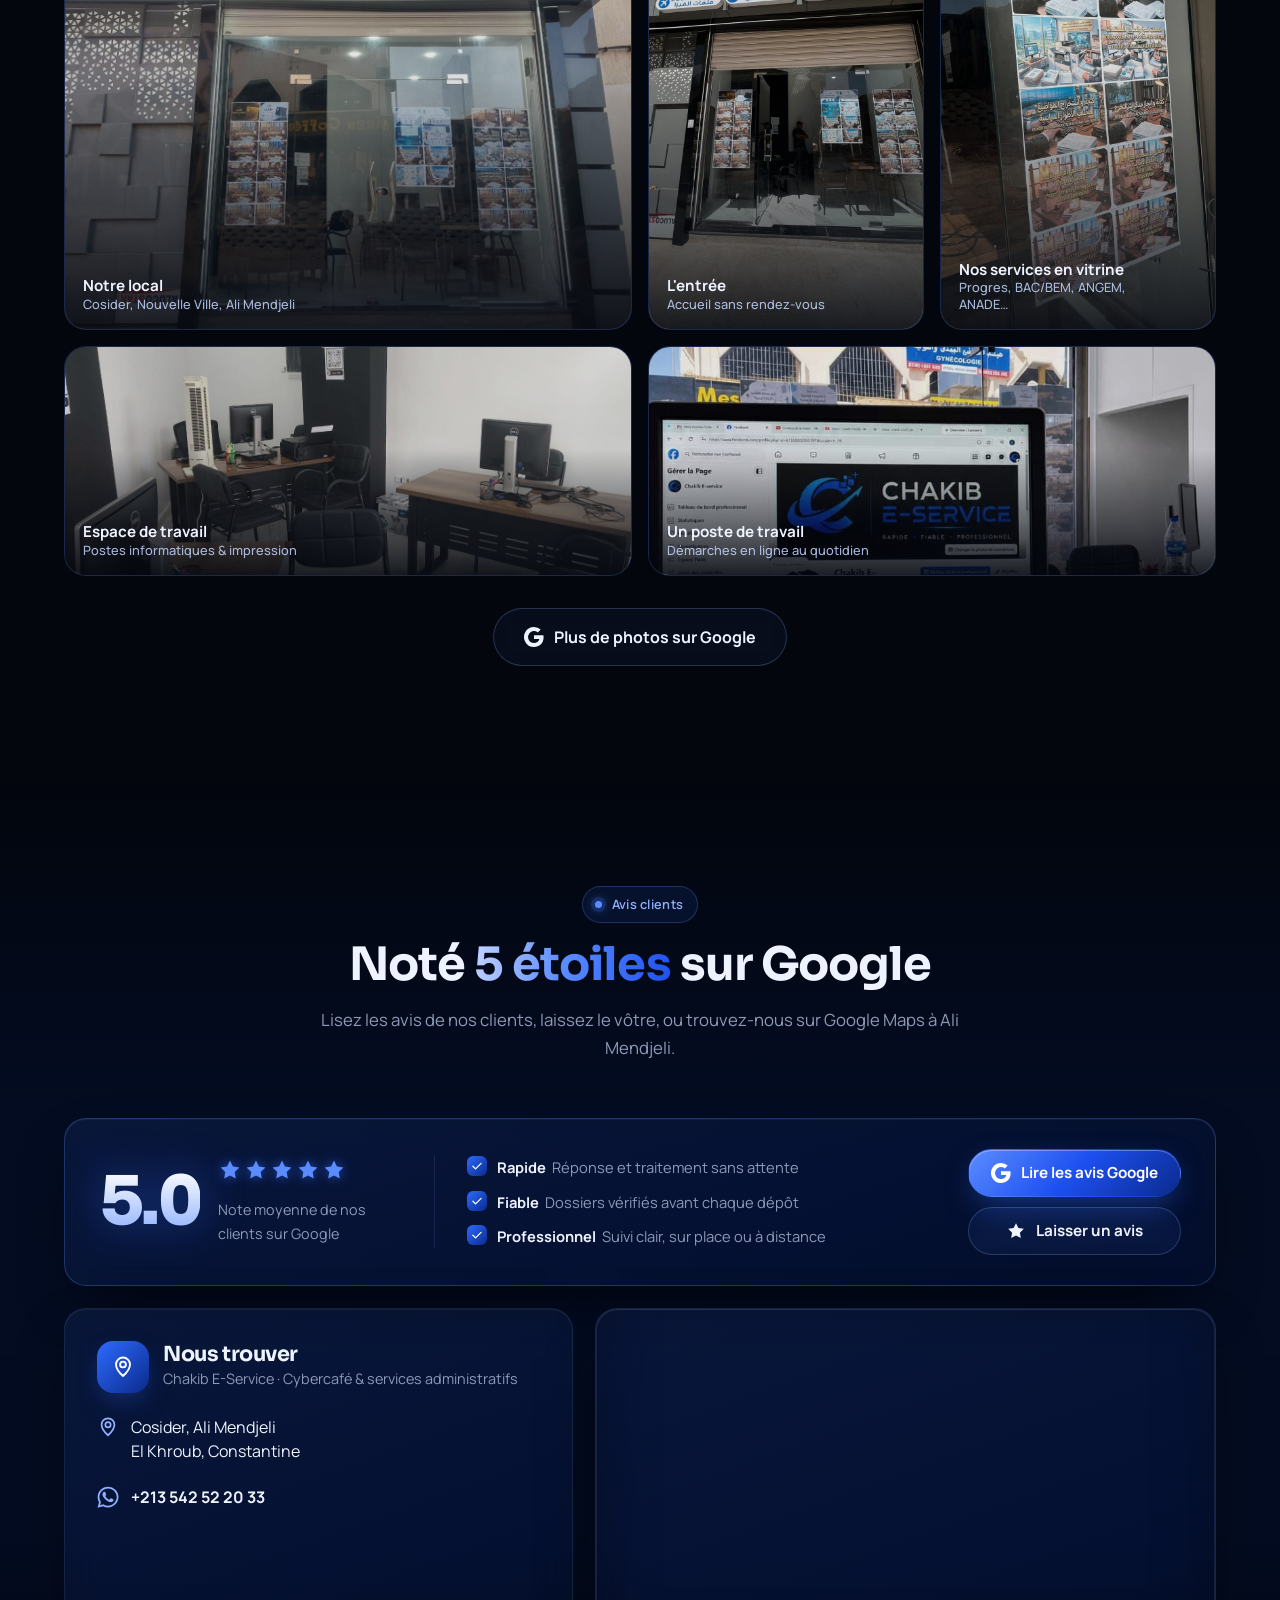
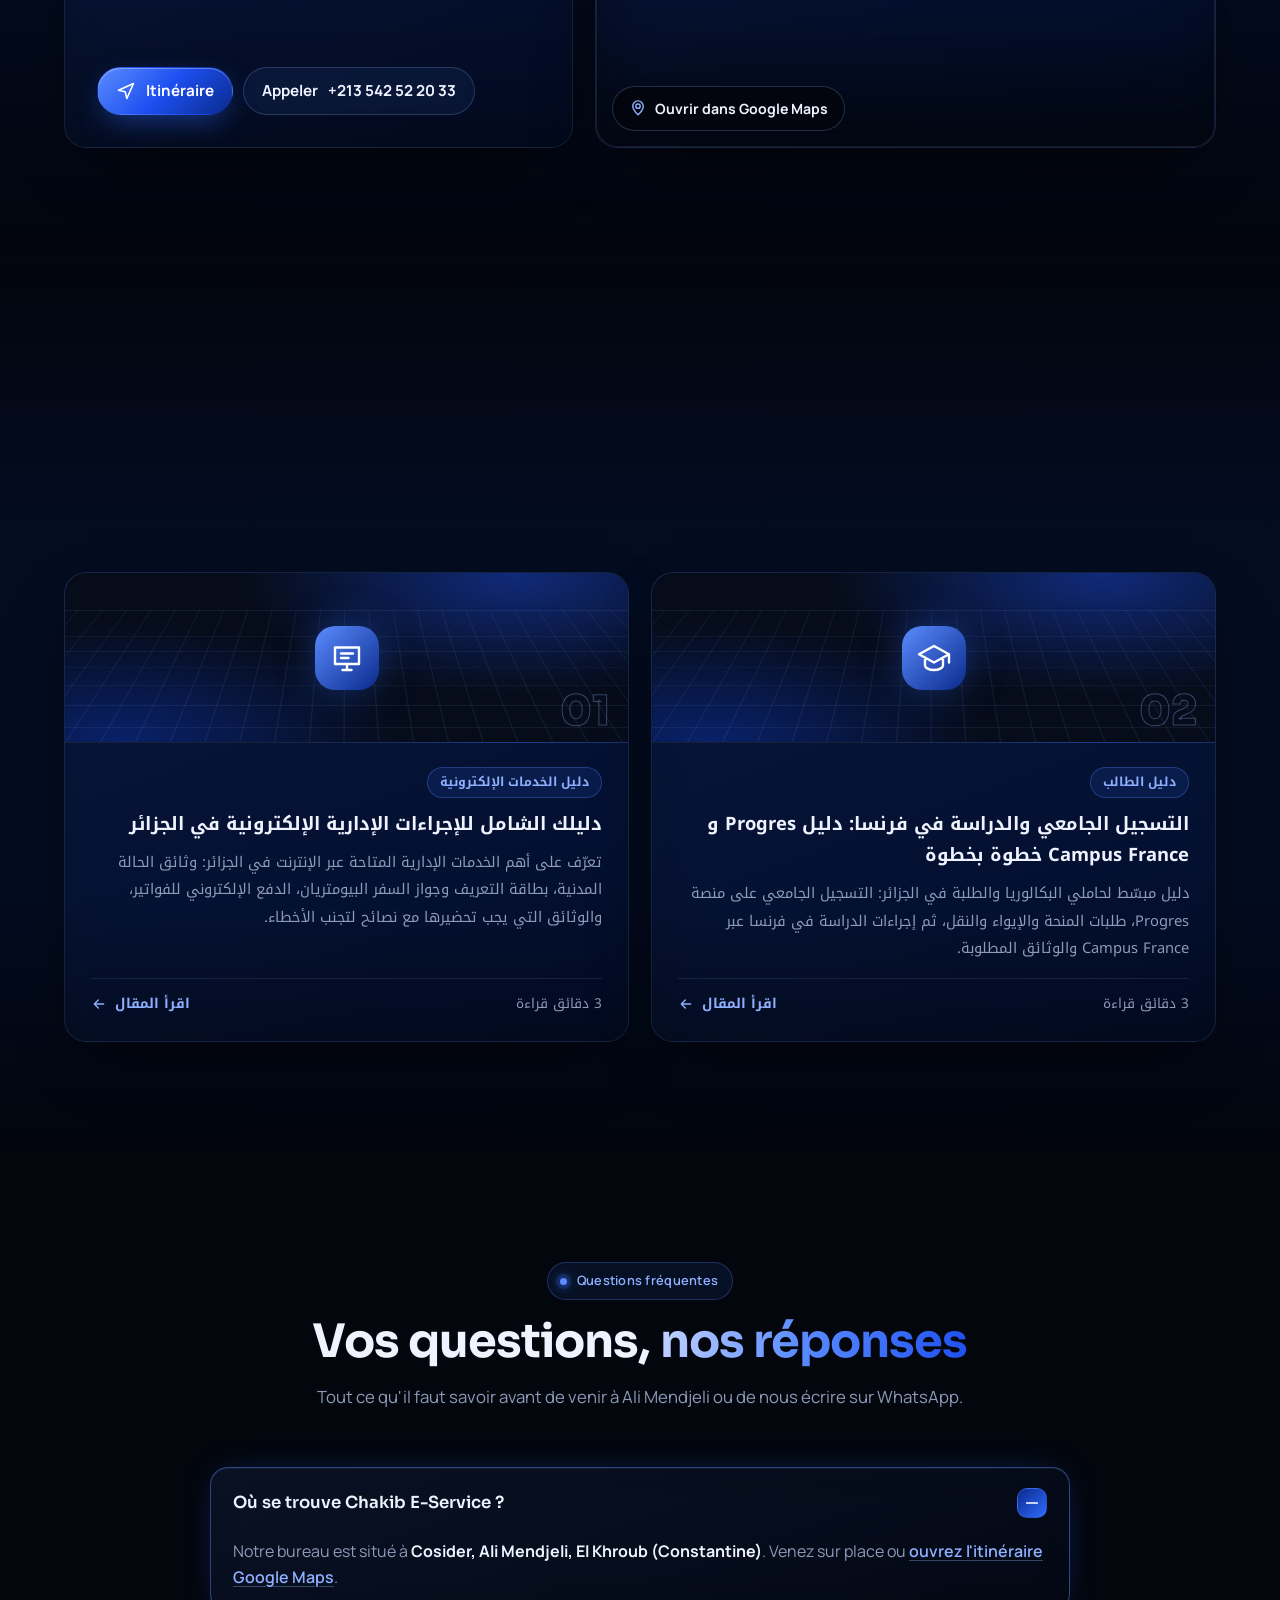
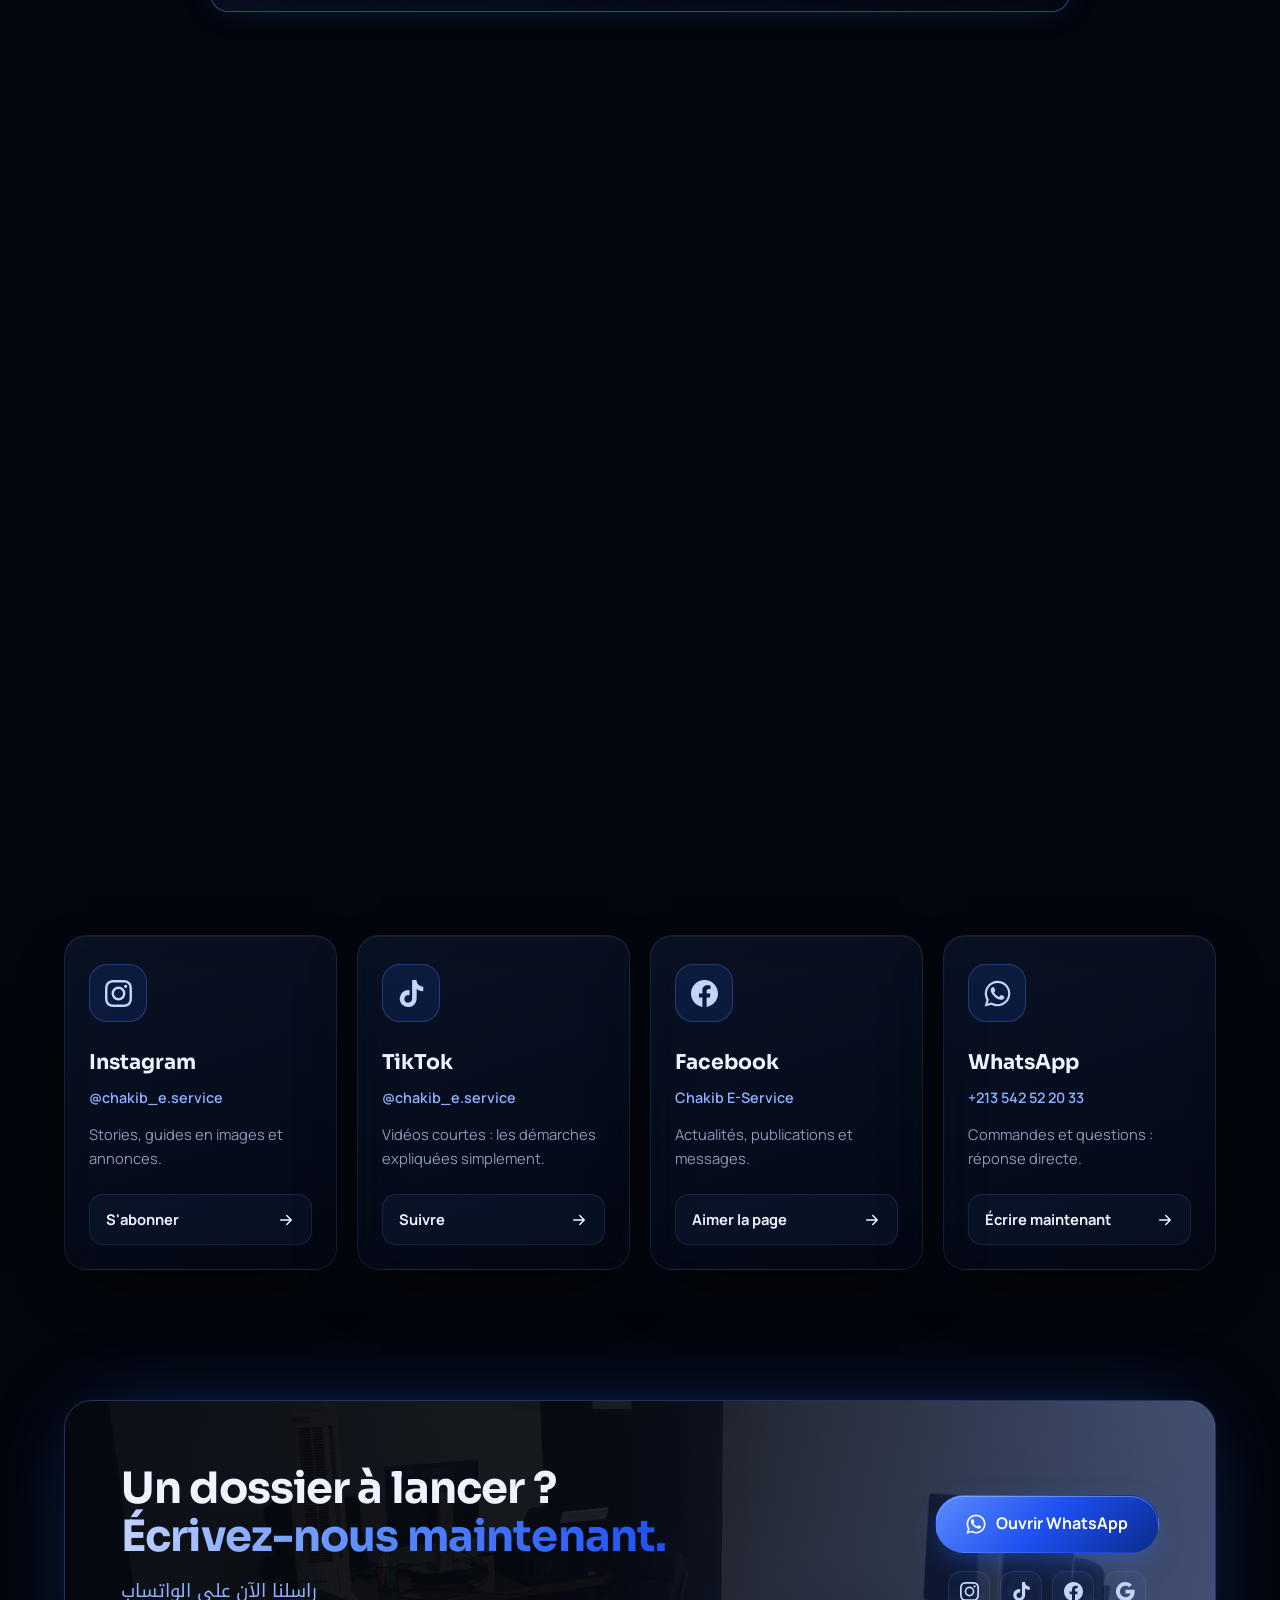
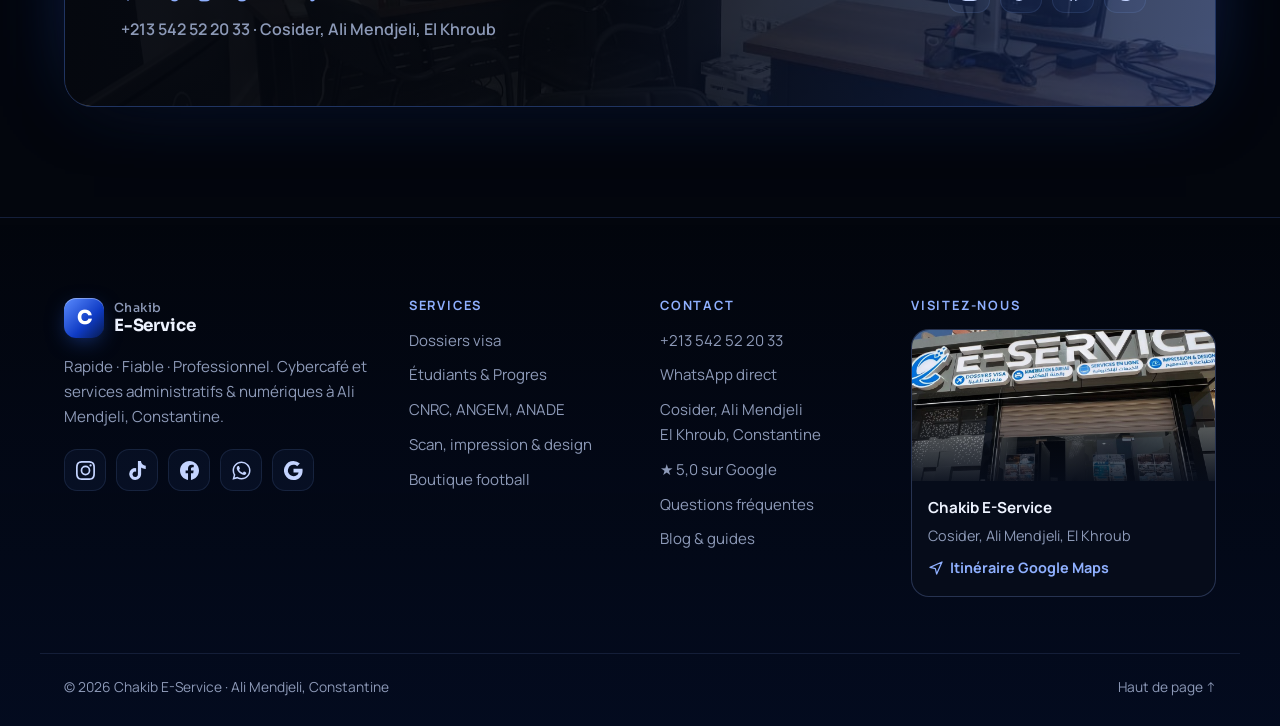
==== commit 4712417c: "Add Blog section with two Arabic guide articles - Homepage 'Blog & guides' section with animated art" ====
--- a/index.html
+++ b/index.html
@@ -463,6 +463,26 @@
 .faq__a strong { color: var(--text); }
 @keyframes faq-in { from { opacity: 0; transform: translateY(-8px); } }
 
+/* 11c. Blog cards ------------------------------------------ */
+.blog-ar { font-family: var(--font-ar); color: var(--blue-300) !important; }
+.posts { display: grid; grid-template-columns: repeat(2, minmax(0, 1fr)); gap: 22px; }
+.post { display: flex; flex-direction: column; padding: 0; overflow: hidden; font-family: var(--font-ar); }
+.post__cover { position: relative; height: 170px; display: grid; place-items: center; overflow: hidden; border-bottom: 1px solid var(--border);
+  background: radial-gradient(80% 120% at 80% 0%, rgba(29,79,240,.45), transparent 60%), radial-gradient(70% 100% at 10% 100%, rgba(10,42,140,.7), transparent 70%), var(--bg-2); }
+.post__grid { position: absolute; inset: -20%; background-image: linear-gradient(rgba(143,176,255,.09) 1px, transparent 1px), linear-gradient(90deg, rgba(143,176,255,.09) 1px, transparent 1px); background-size: 28px 28px; transform: perspective(500px) rotateX(55deg) translateY(10%); transition: transform 1.2s var(--ease); }
+.post:hover .post__grid { transform: perspective(500px) rotateX(55deg) translateY(18%); }
+.post__cover svg { position: relative; width: 64px; height: 64px; padding: 14px; border-radius: 20px; color: #fff; background: linear-gradient(135deg, var(--blue-400), var(--blue-800)); box-shadow: 0 0 40px -6px var(--glow); transition: transform .6s var(--ease); }
+.post:hover .post__cover svg { transform: translateY(-6px) rotate(-6deg) scale(1.06); }
+.post__num { position: absolute; inset-inline-start: 18px; bottom: 10px; font-family: var(--font-display); font-weight: 800; font-size: 2.6rem; line-height: 1; color: transparent; -webkit-text-stroke: 1px rgba(143,176,255,.35); }
+.post__body { display: flex; flex-direction: column; gap: 10px; padding: 24px 26px 26px; flex: 1; }
+.post__tag { align-self: flex-start; padding: 4px 12px; border-radius: 999px; font-size: .78rem; font-weight: 700; color: var(--blue-300); background: rgba(47,107,255,.12); border: 1px solid rgba(91,140,255,.3); }
+.post h3 { font-family: var(--font-ar); font-size: 1.15rem; line-height: 1.7; letter-spacing: 0; }
+.post p { color: var(--muted); font-size: .92rem; line-height: 1.85; flex: 1; display: -webkit-box; -webkit-line-clamp: 3; -webkit-box-orient: vertical; overflow: hidden; }
+.post__meta { display: flex; align-items: center; justify-content: space-between; gap: 12px; margin-top: 6px; padding-top: 14px; border-top: 1px solid var(--border); font-size: .85rem; color: var(--muted); }
+.post__more { display: inline-flex; align-items: center; gap: 8px; font-weight: 700; color: var(--blue-300); transition: color .3s, gap .3s var(--ease); }
+.post__more svg { width: 16px; height: 16px; transform: rotate(180deg); }
+.post:hover .post__more { color: #fff; gap: 12px; }
+
 /* 12. Social ----------------------------------------------- */
 .socials { display: grid; grid-template-columns: repeat(4, minmax(0, 1fr)); gap: 20px; }
 .soc-card { display: flex; flex-direction: column; gap: 6px; padding: 28px 24px 24px; min-height: 280px; }
@@ -602,6 +622,7 @@
   .rating-hero { grid-template-columns: minmax(0, 1fr); }
   .rating-hero__points { padding-left: 0; padding-top: 20px; border-left: 0; border-top: 1px solid var(--border); }
   .reviews { grid-template-columns: minmax(0, 1fr); }
+  .posts { grid-template-columns: minmax(0, 1fr); }
   .gbp-map { min-height: 340px; }
   .gallery { grid-template-columns: repeat(2, minmax(0, 1fr)); grid-auto-rows: 200px; }
   .ph--a { grid-column: 1 / -1; }
@@ -967,6 +988,32 @@
           }
         }
       ]
+    },
+    {
+      "@type": "Blog",
+      "@id": "https://chakibeservice.netlify.app/#blog",
+      "name": "Blog Chakib E-Service",
+      "inLanguage": "ar-DZ",
+      "url": "https://chakibeservice.netlify.app/#blog",
+      "publisher": {
+        "@id": "https://chakibeservice.netlify.app/#business"
+      },
+      "blogPost": [
+        {
+          "@type": "BlogPosting",
+          "headline": "دليلك الشامل للإجراءات الإدارية الإلكترونية في الجزائر",
+          "url": "https://chakibeservice.netlify.app/articles/guide-demarches-administratives-en-ligne-algerie.html",
+          "datePublished": "2026-11-14",
+          "inLanguage": "ar-DZ"
+        },
+        {
+          "@type": "BlogPosting",
+          "headline": "التسجيل الجامعي والدراسة في فرنسا: دليل Progres و Campus France خطوة بخطوة",
+          "url": "https://chakibeservice.netlify.app/articles/guide-progres-campus-france.html",
+          "datePublished": "2026-11-14",
+          "inLanguage": "ar-DZ"
+        }
+      ]
     }
   ]
 }
@@ -1004,6 +1051,7 @@
         <a href="#services">Services</a>
         <a href="#galerie">Galerie</a>
         <a href="#avis">Avis Google</a>
+        <a href="#blog">Blog</a>
         <a href="#contact">Contact</a>
         <div class="nav__social">
           <a class="soc-icon" href="https://www.instagram.com/chakib_e.service/" target="_blank" rel="noopener" aria-label="Instagram"><svg><use href="#i-instagram"/></svg></a>
@@ -1273,6 +1321,45 @@
       </div>
     </section>
 
+    <!-- ===== Blog / Articles (Arabic guides in /articles) ===== -->
+    <section class="section section--alt" id="blog">
+      <div class="container">
+        <header class="section__head reveal">
+          <p class="eyebrow"><span class="dot"></span>Blog &amp; guides</p>
+          <h2>Nos guides <span class="text-gradient">pratiques</span></h2>
+          <p lang="ar" dir="rtl" class="blog-ar">مقالات ونصائح لتسهيل إجراءاتك الإدارية والرقمية في الجزائر</p>
+        </header>
+        <div class="posts" data-stagger>
+          <a class="post glass glow-card reveal" href="articles/guide-demarches-administratives-en-ligne-algerie.html" lang="ar" dir="rtl">
+            <div class="post__cover" aria-hidden="true">
+              <span class="post__grid"></span>
+              <svg viewBox="0 0 24 24"><path fill="none" stroke="currentColor" stroke-width="1.6" stroke-linecap="round" stroke-linejoin="round" d="M4 5h16v11H4zM9 20h6M12 16v4M8 9h8M8 12h5"/></svg>
+              <span class="post__num">01</span>
+            </div>
+            <div class="post__body">
+              <span class="post__tag">دليل الخدمات الإلكترونية</span>
+              <h3>دليلك الشامل للإجراءات الإدارية الإلكترونية في الجزائر</h3>
+              <p>تعرّف على أهم الخدمات الإدارية المتاحة عبر الإنترنت في الجزائر: وثائق الحالة المدنية، بطاقة التعريف وجواز السفر البيومتريان، الدفع الإلكتروني للفواتير، والوثائق التي يجب تحضيرها مع نصائح لتجنب الأخطاء.</p>
+              <span class="post__meta"><span>3 دقائق قراءة</span><span class="post__more">اقرأ المقال <svg><use href="#i-arrow"/></svg></span></span>
+            </div>
+          </a>
+          <a class="post glass glow-card reveal" href="articles/guide-progres-campus-france.html" lang="ar" dir="rtl">
+            <div class="post__cover" aria-hidden="true">
+              <span class="post__grid"></span>
+              <svg viewBox="0 0 24 24"><path fill="none" stroke="currentColor" stroke-width="1.6" stroke-linecap="round" stroke-linejoin="round" d="M2 9.5 12 4l10 5.5-10 5.5L2 9.5Zm4 2.2V17c0 1.5 2.7 3 6 3s6-1.5 6-3v-5.3M22 9.5V15"/></svg>
+              <span class="post__num">02</span>
+            </div>
+            <div class="post__body">
+              <span class="post__tag">دليل الطالب</span>
+              <h3>التسجيل الجامعي والدراسة في فرنسا: دليل Progres و Campus France خطوة بخطوة</h3>
+              <p>دليل مبسّط لحاملي البكالوريا والطلبة في الجزائر: التسجيل الجامعي على منصة Progres، طلبات المنحة والإيواء والنقل، ثم إجراءات الدراسة في فرنسا عبر Campus France والوثائق المطلوبة.</p>
+              <span class="post__meta"><span>3 دقائق قراءة</span><span class="post__more">اقرأ المقال <svg><use href="#i-arrow"/></svg></span></span>
+            </div>
+          </a>
+        </div>
+      </div>
+    </section>
+
     <!-- ===== FAQ (mirrors the FAQPage schema) ===== -->
     <section class="section" id="faq">
       <div class="container">
@@ -1407,6 +1494,7 @@
           <li><address>Cosider, Ali Mendjeli<br>El Khroub, Constantine</address></li>
           <li><a href="#avis">★ 5,0 sur Google</a></li>
           <li><a href="#faq">Questions fréquentes</a></li>
+          <li><a href="#blog">Blog &amp; guides</a></li>
         </ul>
       </div>
       <div>
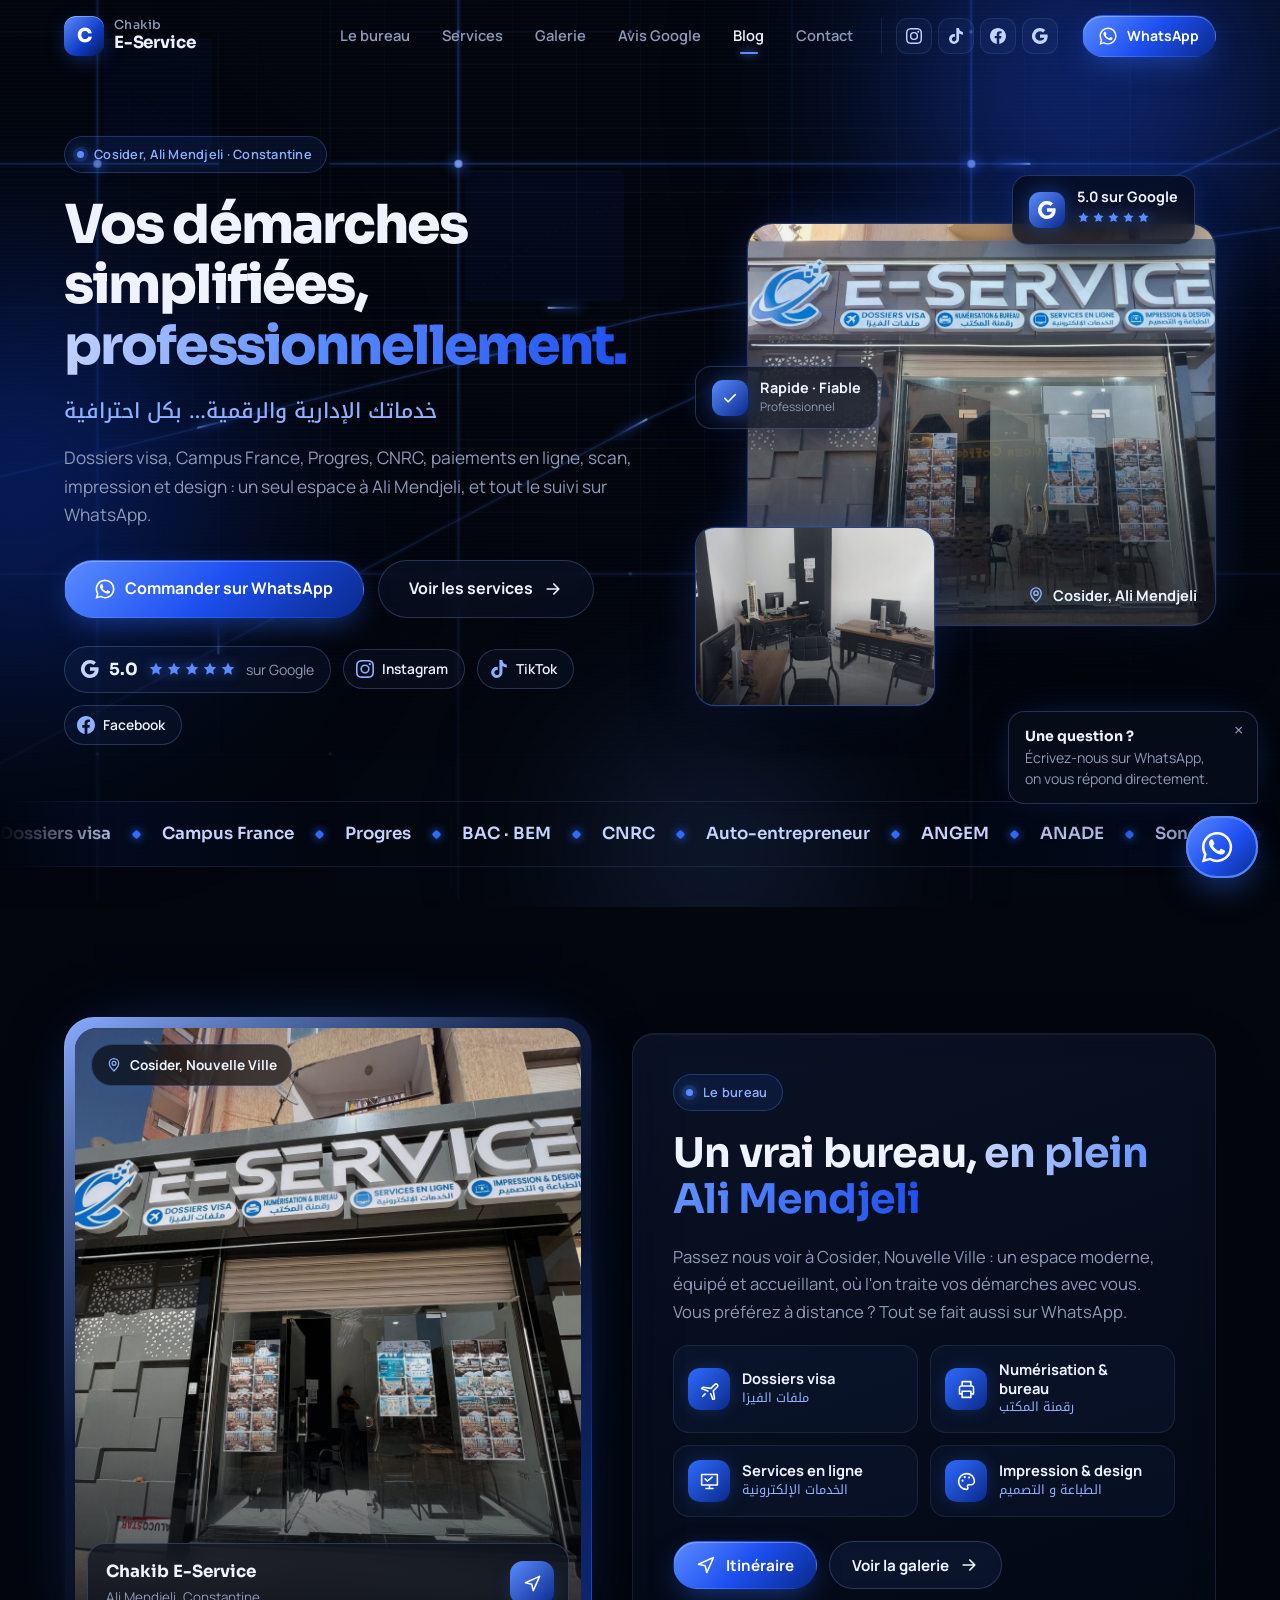
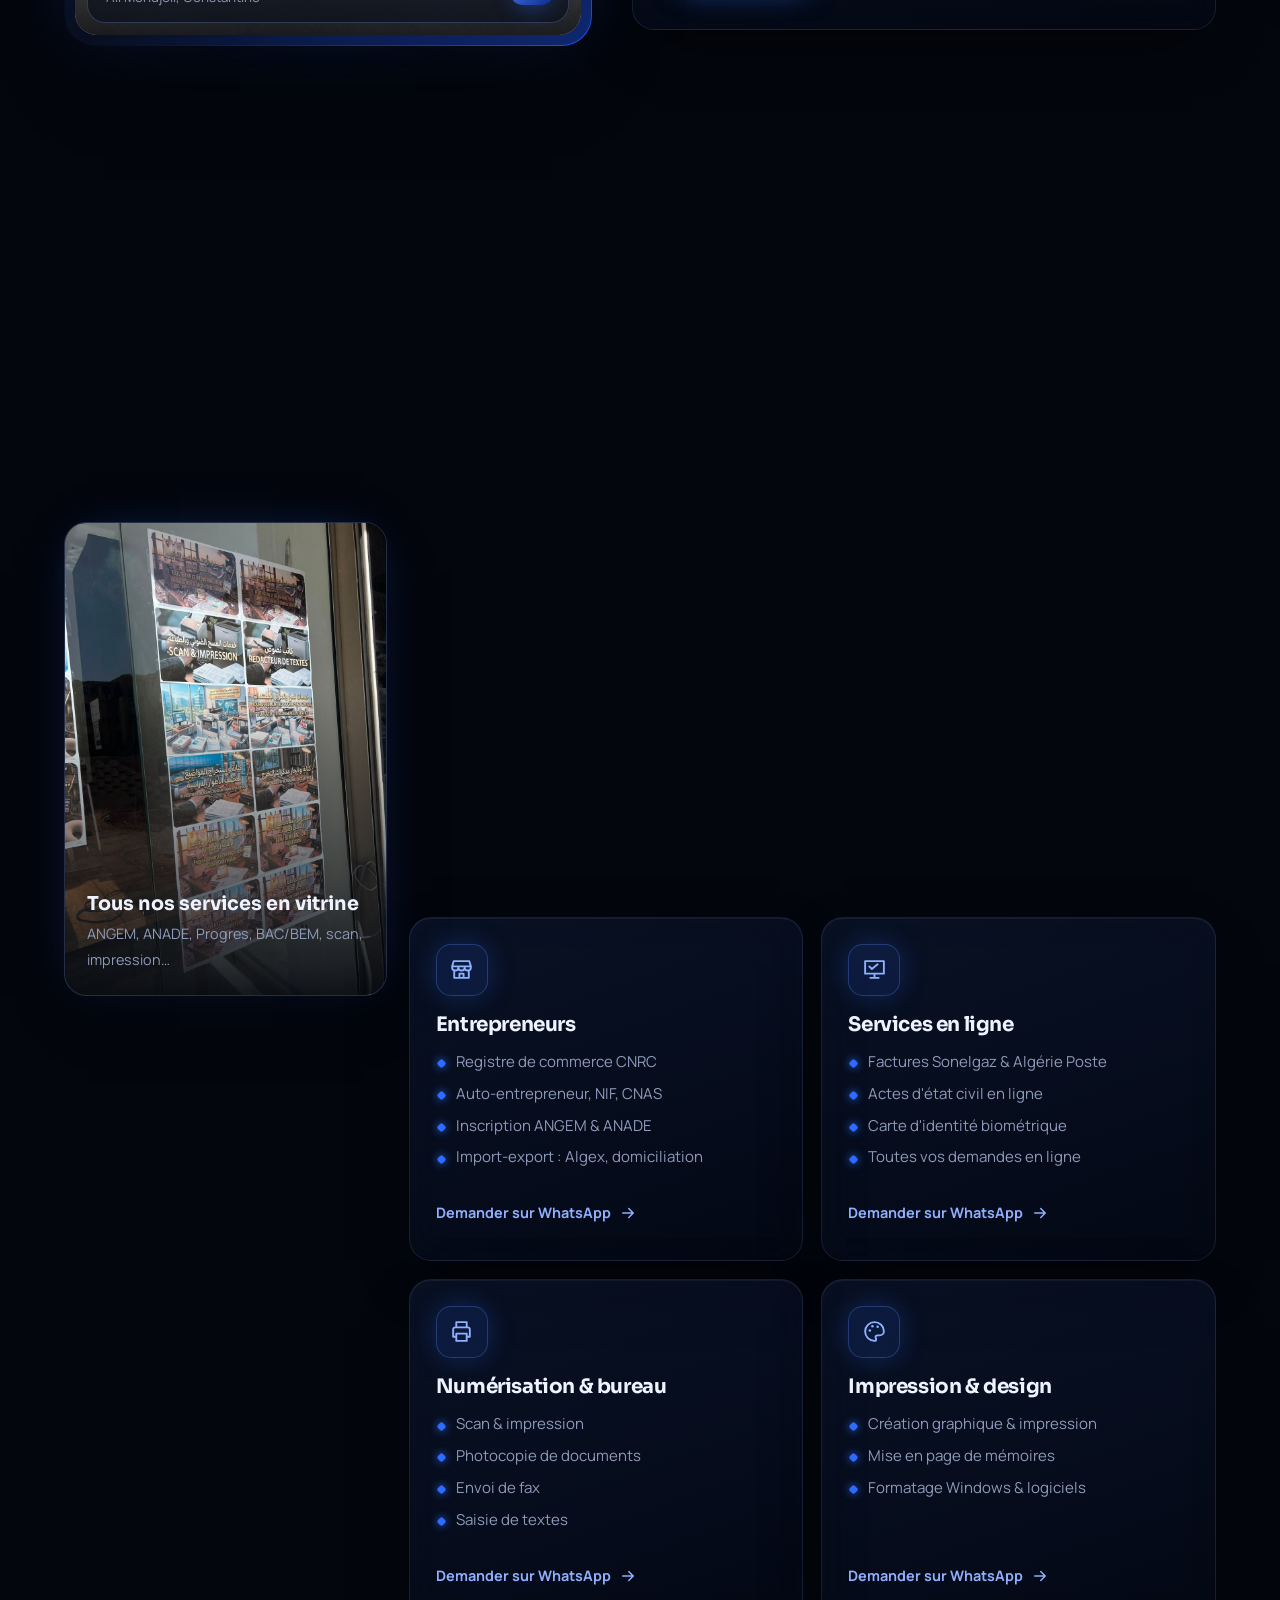
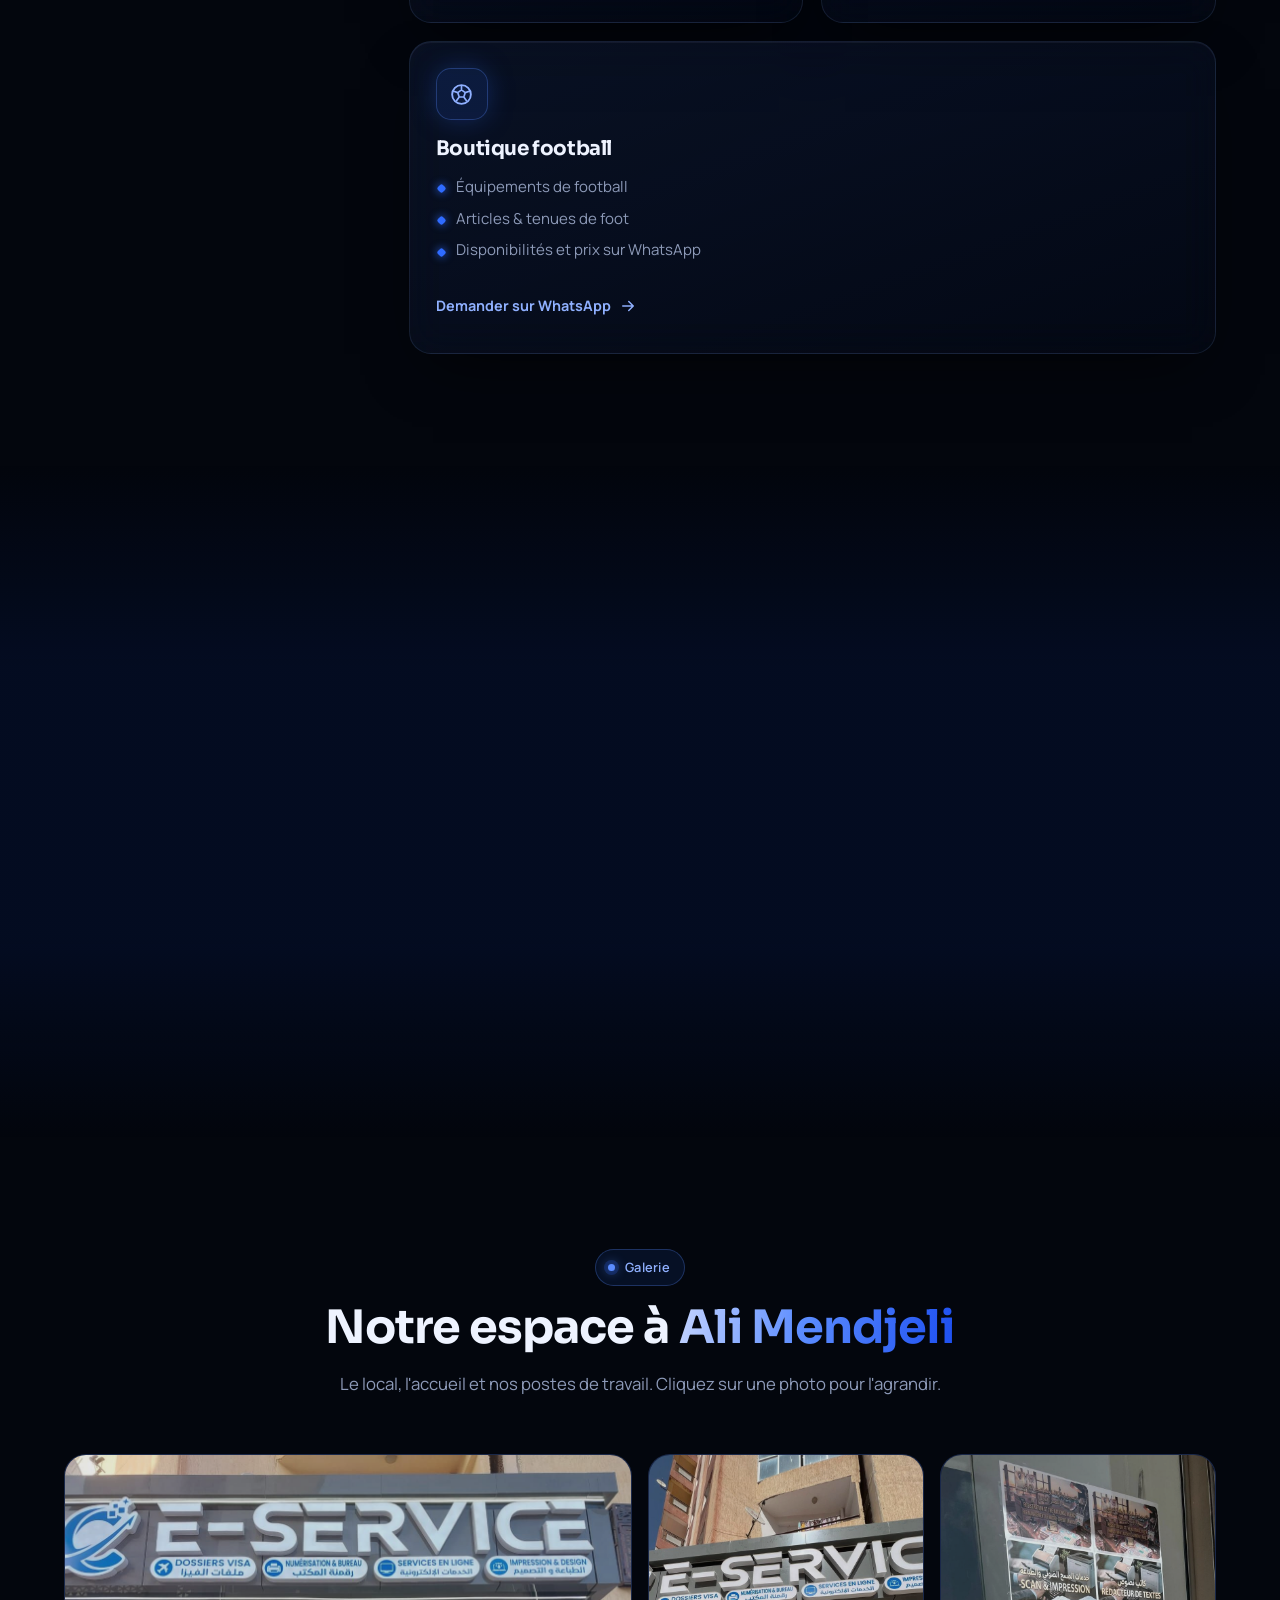
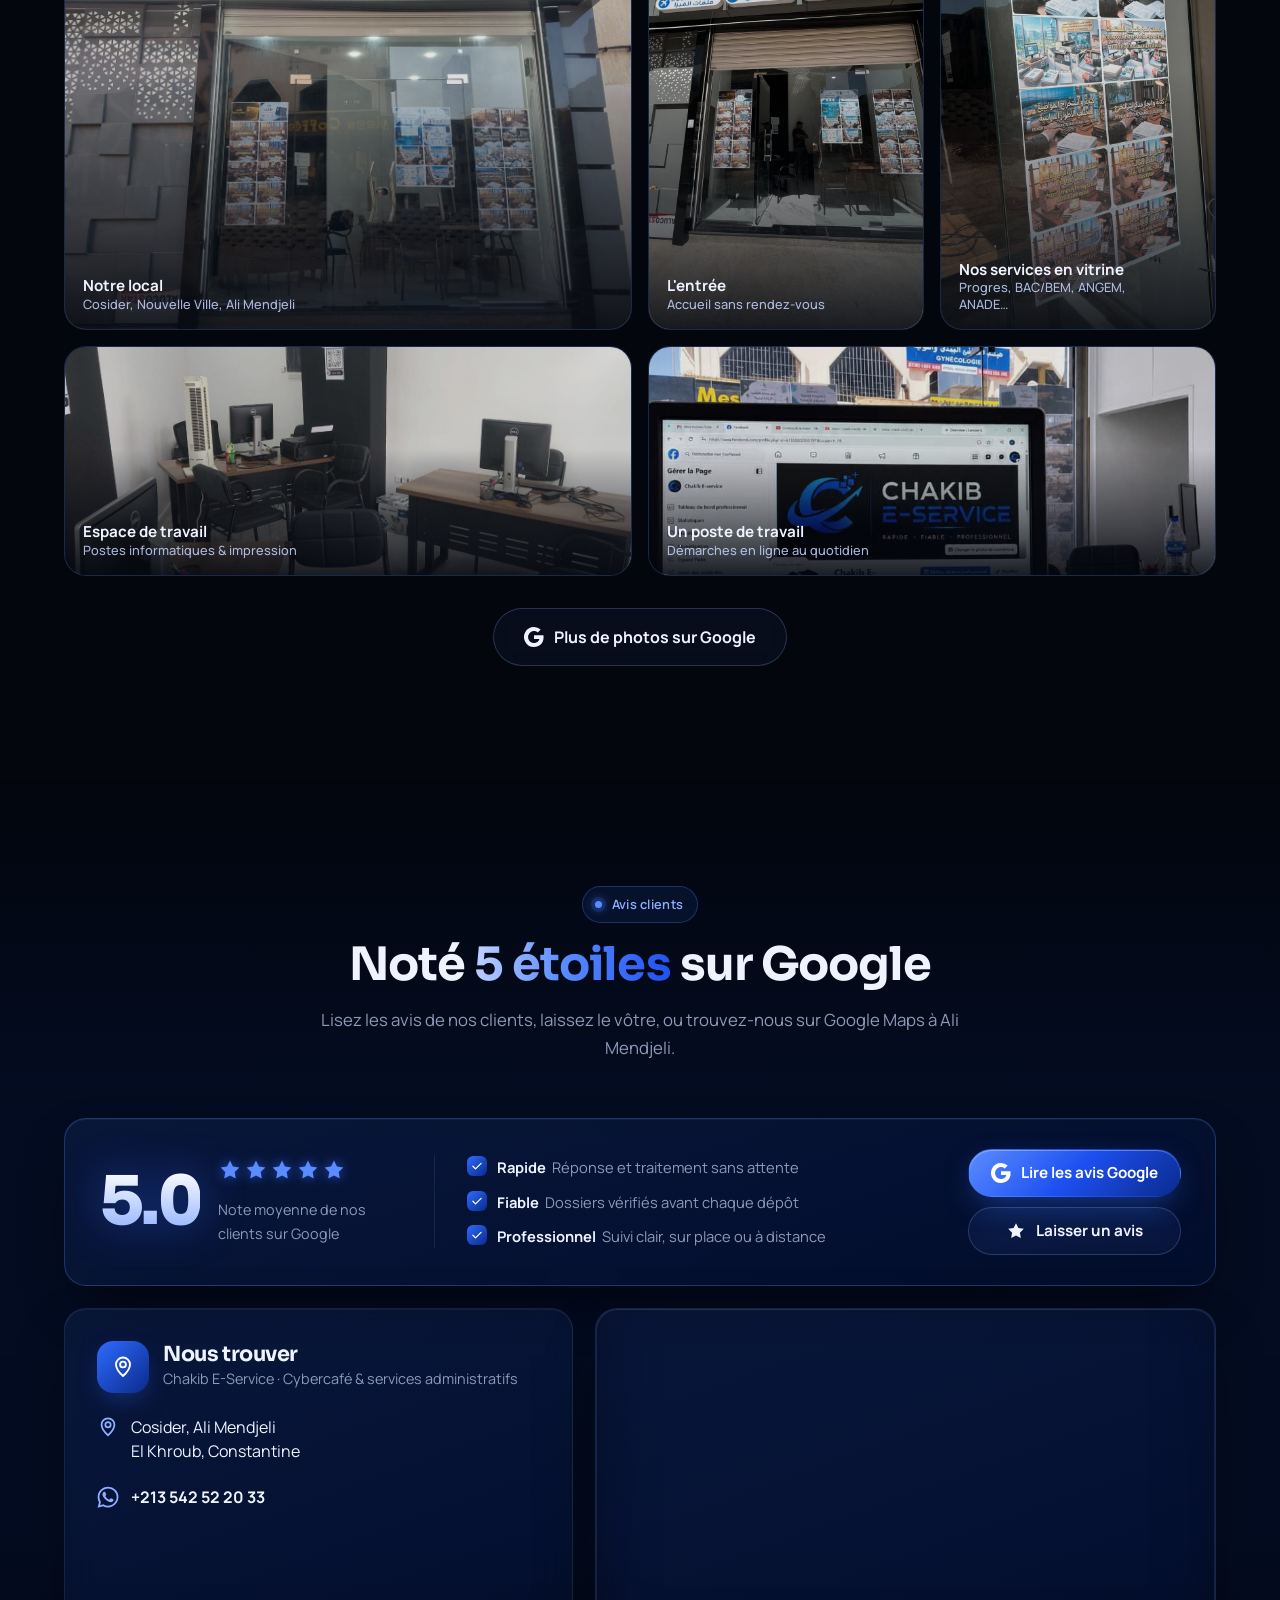
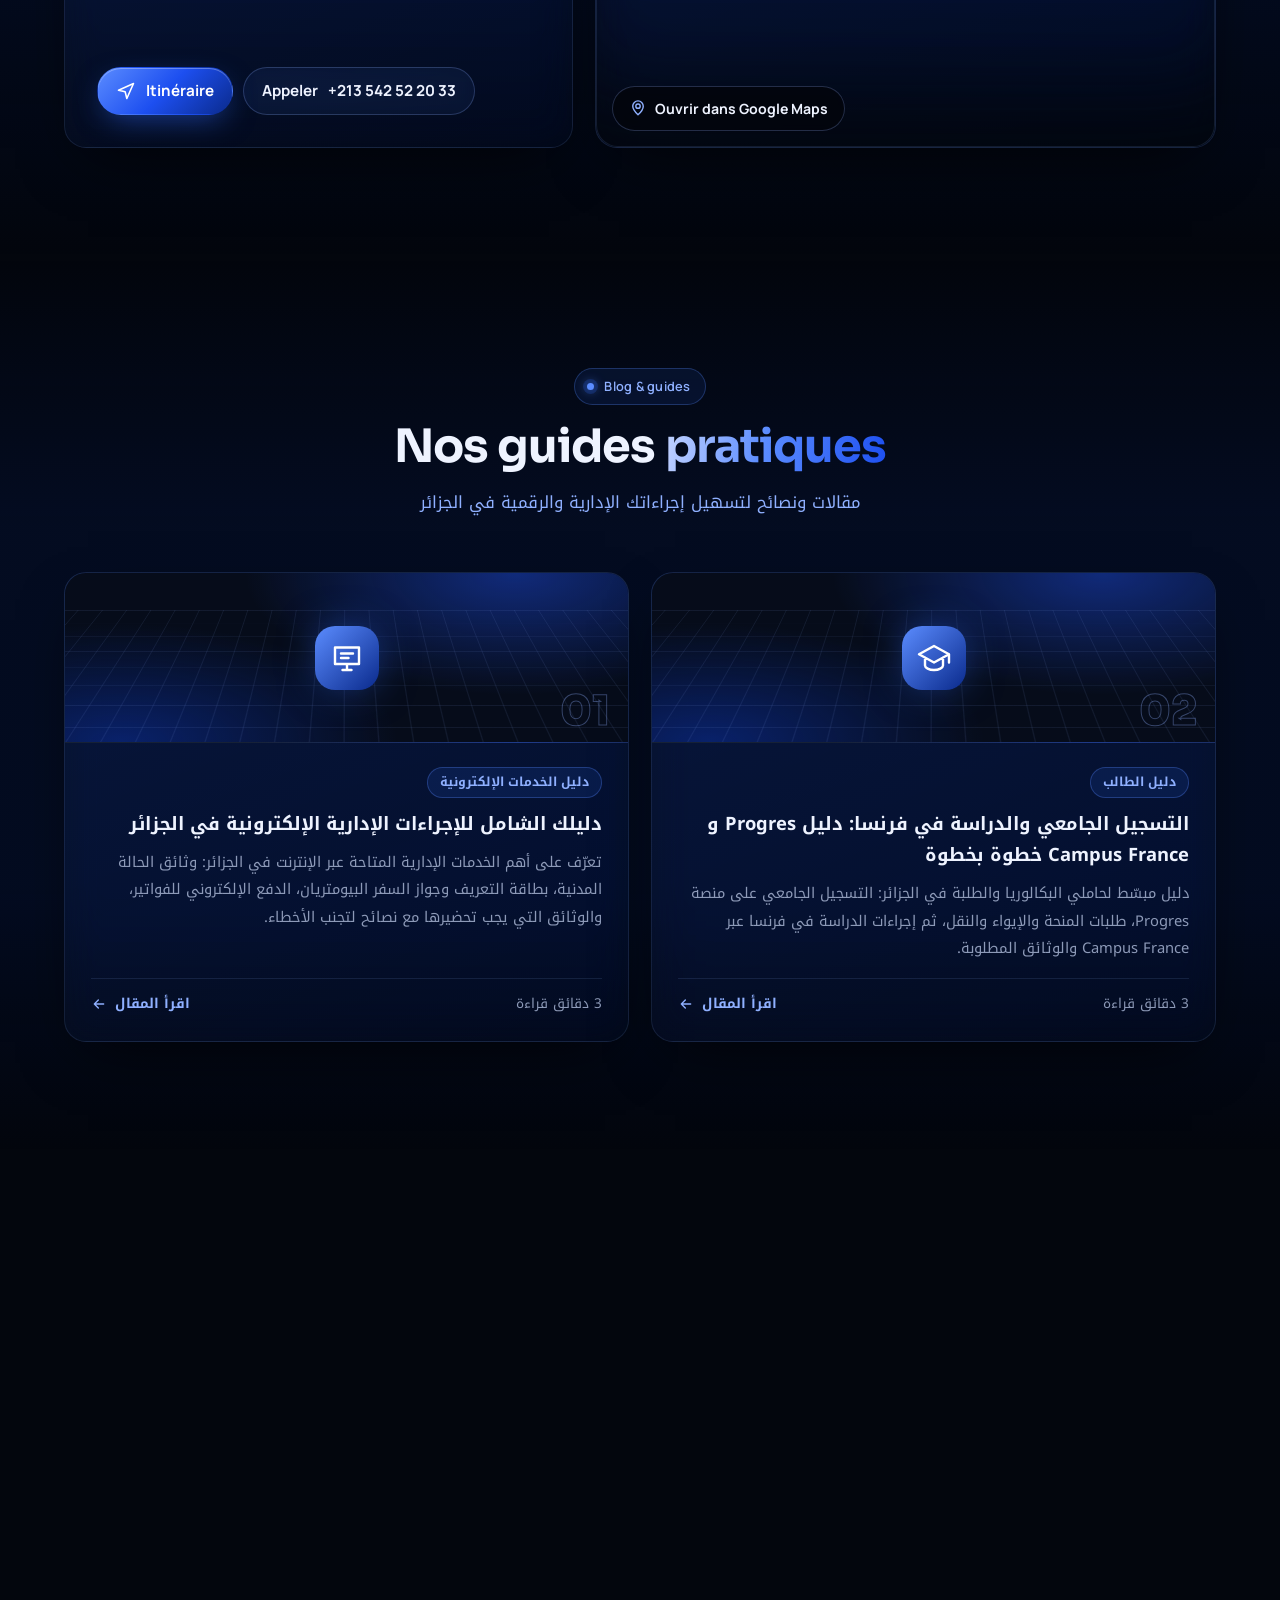
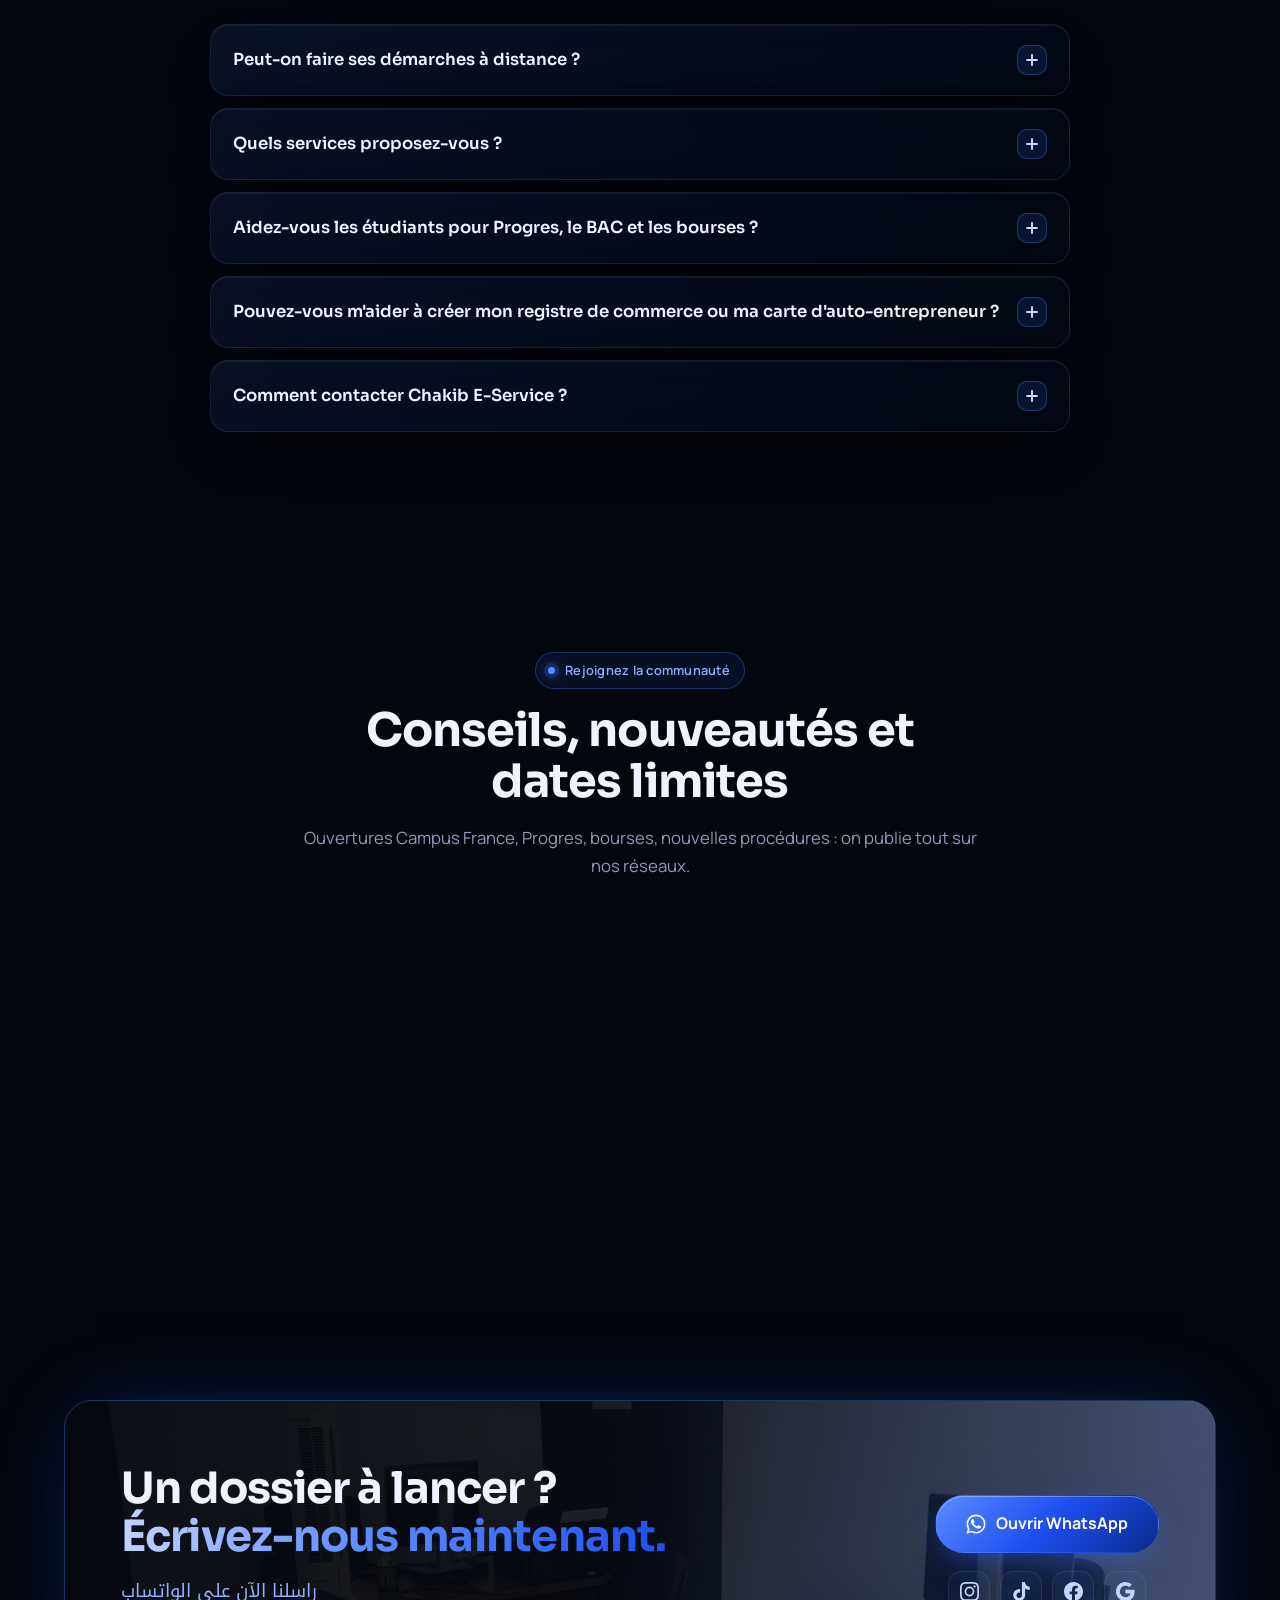
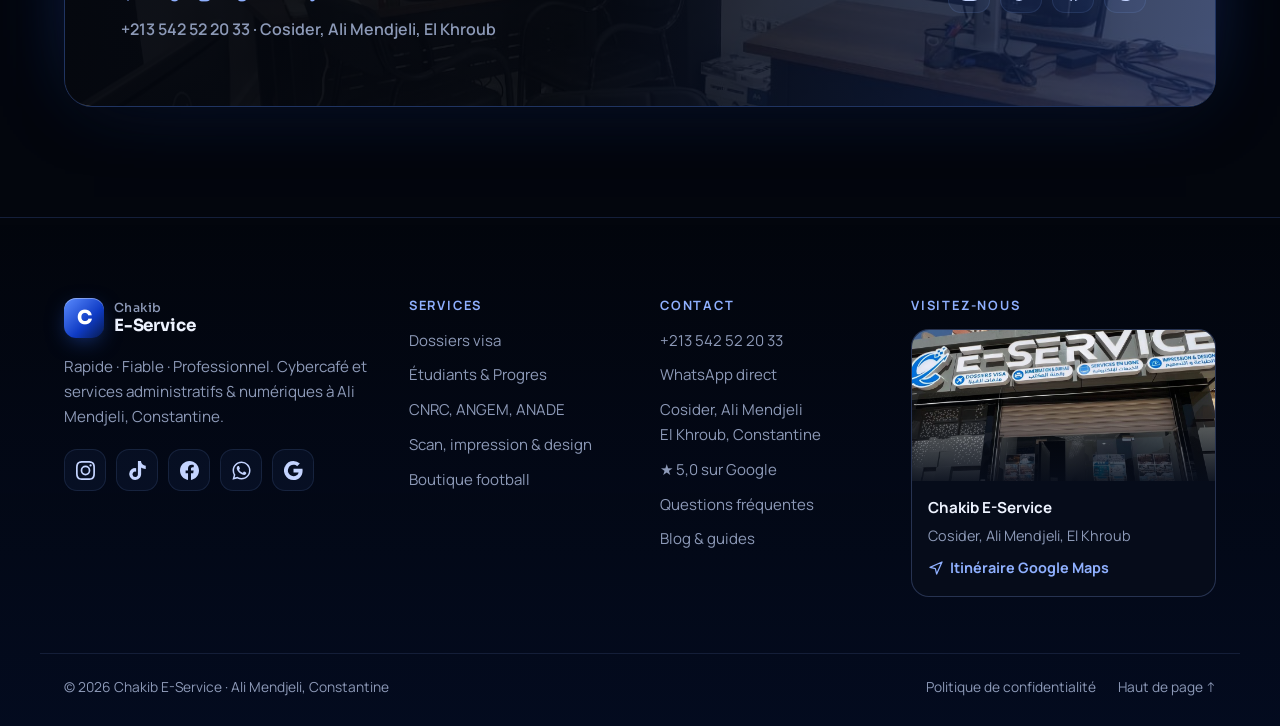
==== commit 927d72a3: "Add privacy policy page (Politique de confidentialité) - New politique-de-confidentialite.html: publ" ====
--- a/index.html
+++ b/index.html
@@ -532,6 +532,11 @@
 .visit__body em svg { width: 16px; height: 16px; }
 .footer__bottom { display: flex; justify-content: space-between; gap: 16px; margin-top: 56px; padding-top: 22px; border-top: 1px solid var(--border); font-size: .86rem; color: var(--muted); }
 .to-top:hover { color: var(--blue-300); }
+.footer__legal { display: flex; flex-wrap: wrap; gap: 8px 22px; }
+.footer__legal a { position: relative; transition: color .3s; }
+.footer__legal a:hover { color: var(--blue-300); }
+.footer__legal a:first-child::after { content: ""; position: absolute; left: 0; right: 0; bottom: -3px; height: 1px; background: var(--blue-400); transform: scaleX(0); transform-origin: 0 50%; transition: transform .4s var(--ease); }
+.footer__legal a:first-child:hover::after { transform: scaleX(1); }
 
 /* 15. FAB + lightbox --------------------------------------- */
 .fab { position: fixed; right: 22px; bottom: 22px; z-index: 90; display: grid; justify-items: end; gap: 12px; pointer-events: none; }
@@ -1507,7 +1512,7 @@
     </div>
     <div class="container footer__bottom">
       <p>© <span id="year">2026</span> Chakib E-Service · Ali Mendjeli, Constantine</p>
-      <a href="#top" class="to-top">Haut de page ↑</a>
+      <nav class="footer__legal" aria-label="Informations légales"><a href="politique-de-confidentialite.html">Politique de confidentialité</a><a href="#top" class="to-top">Haut de page ↑</a></nav>
     </div>
   </footer>
 
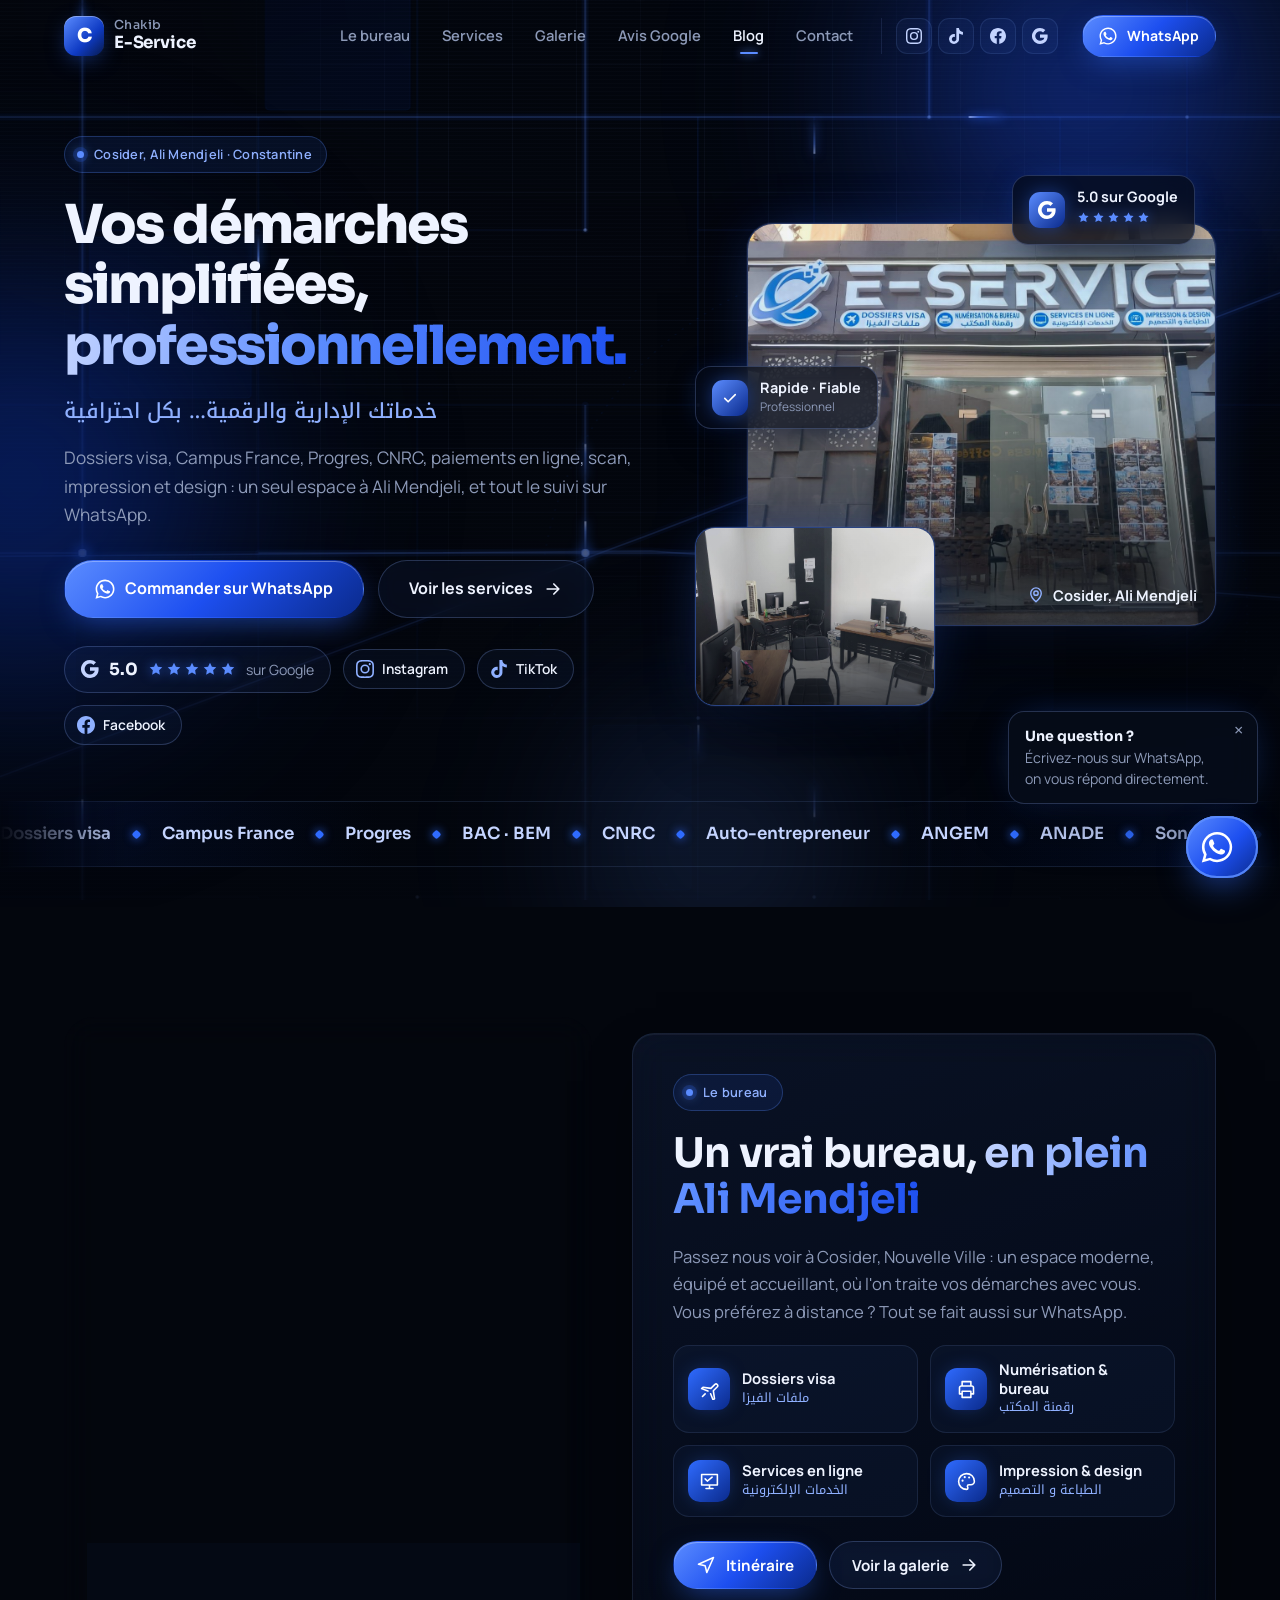
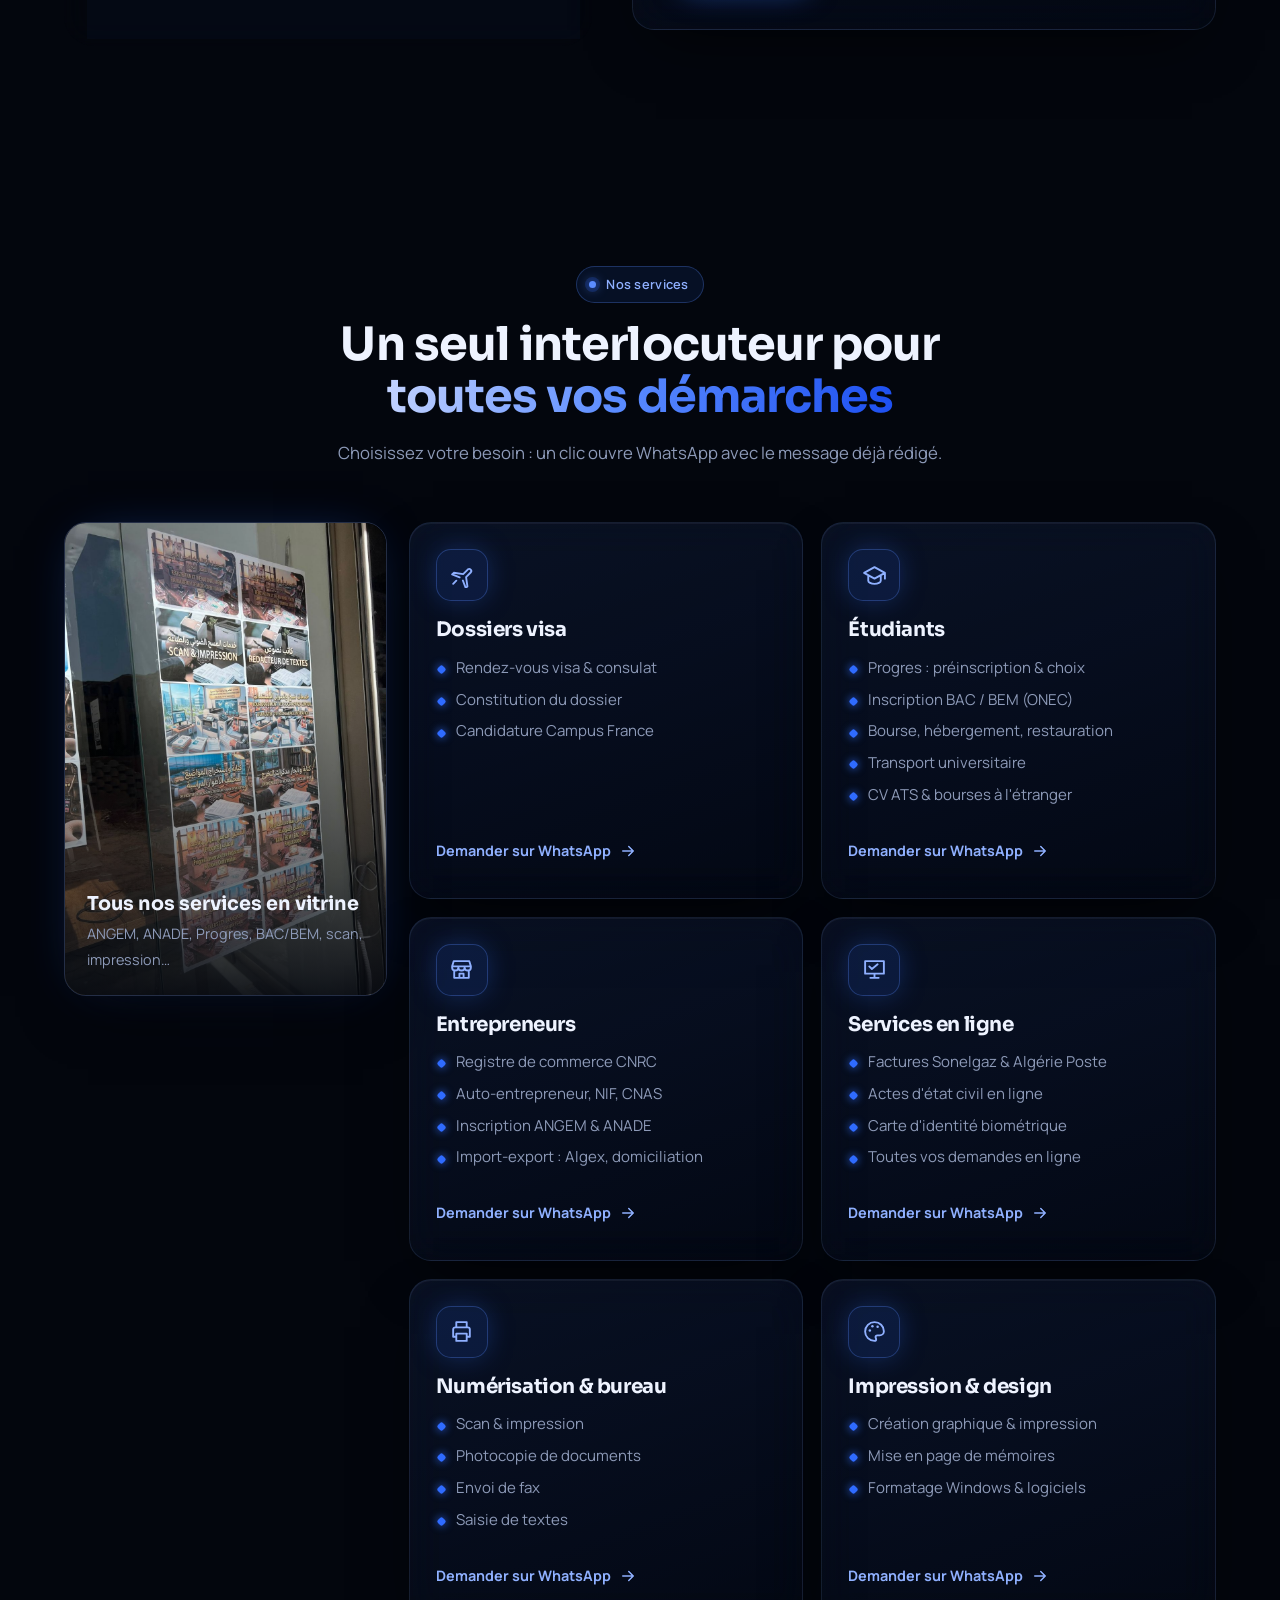
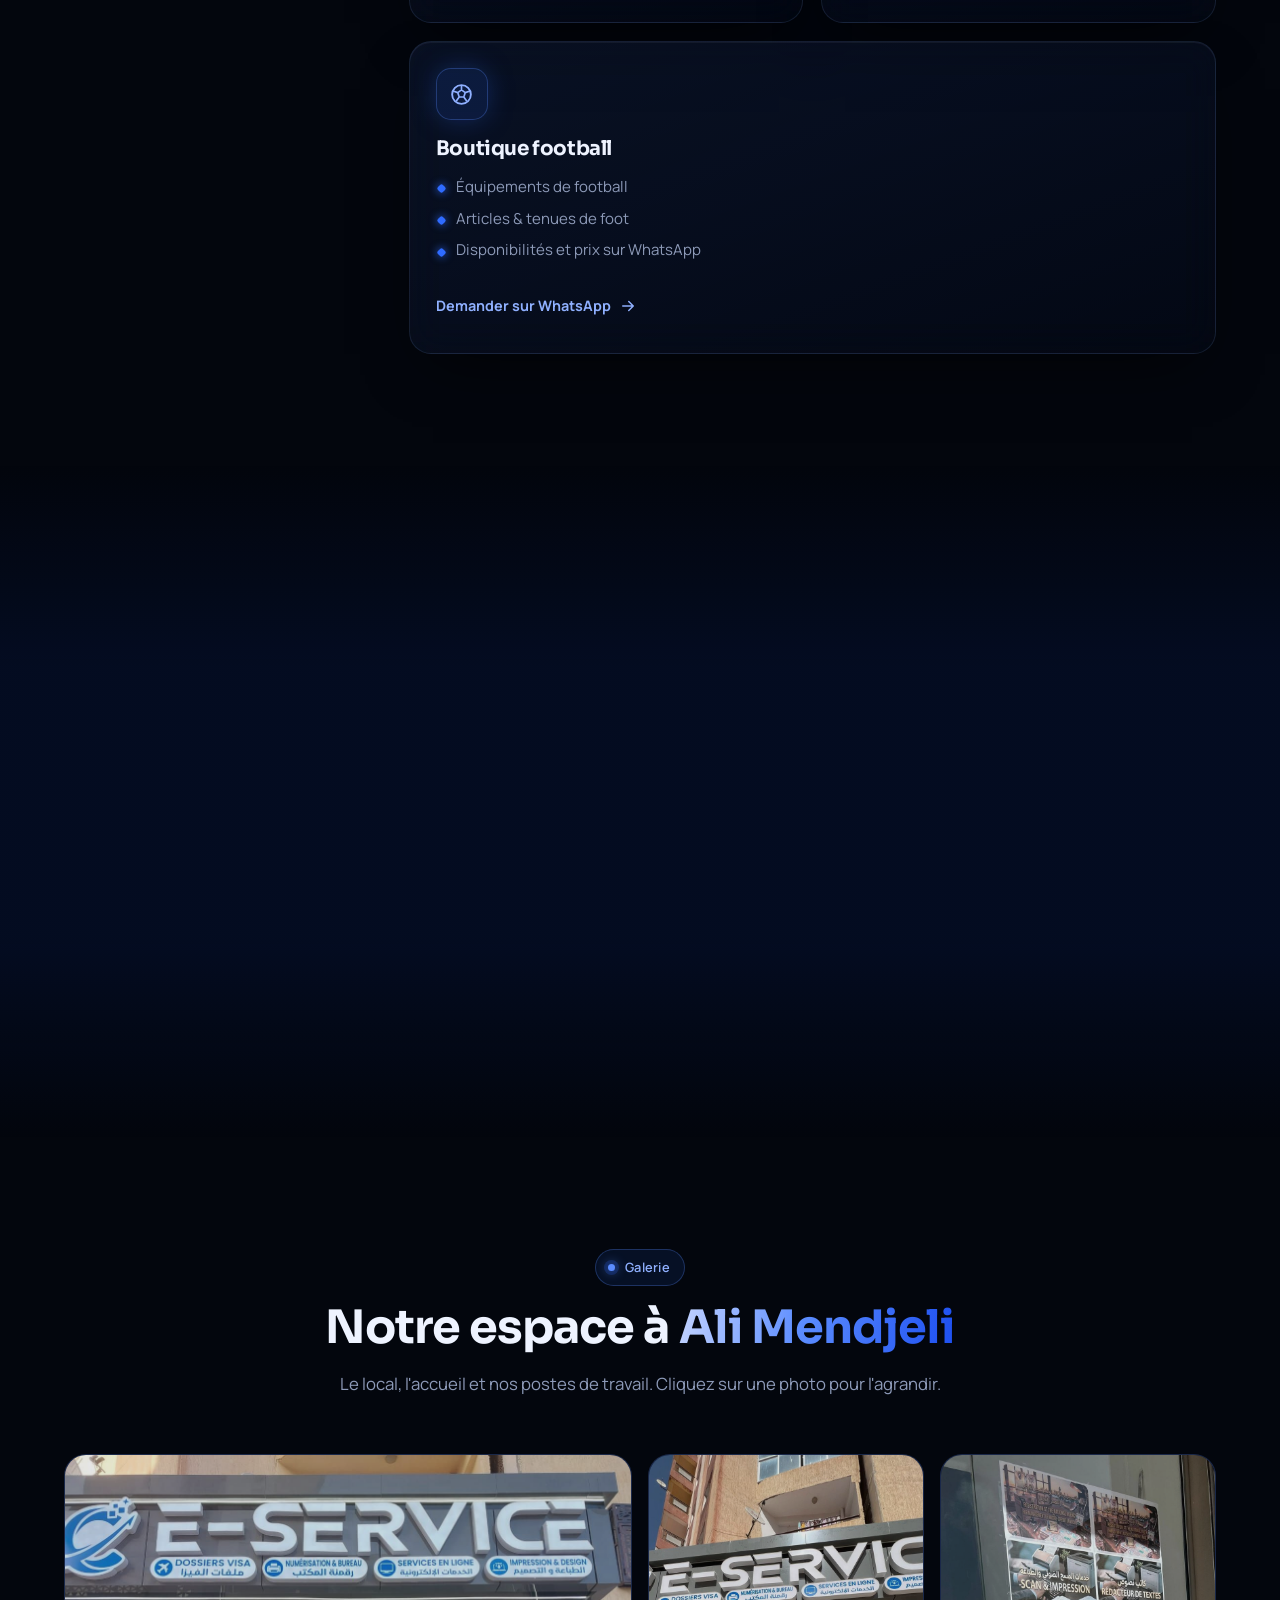
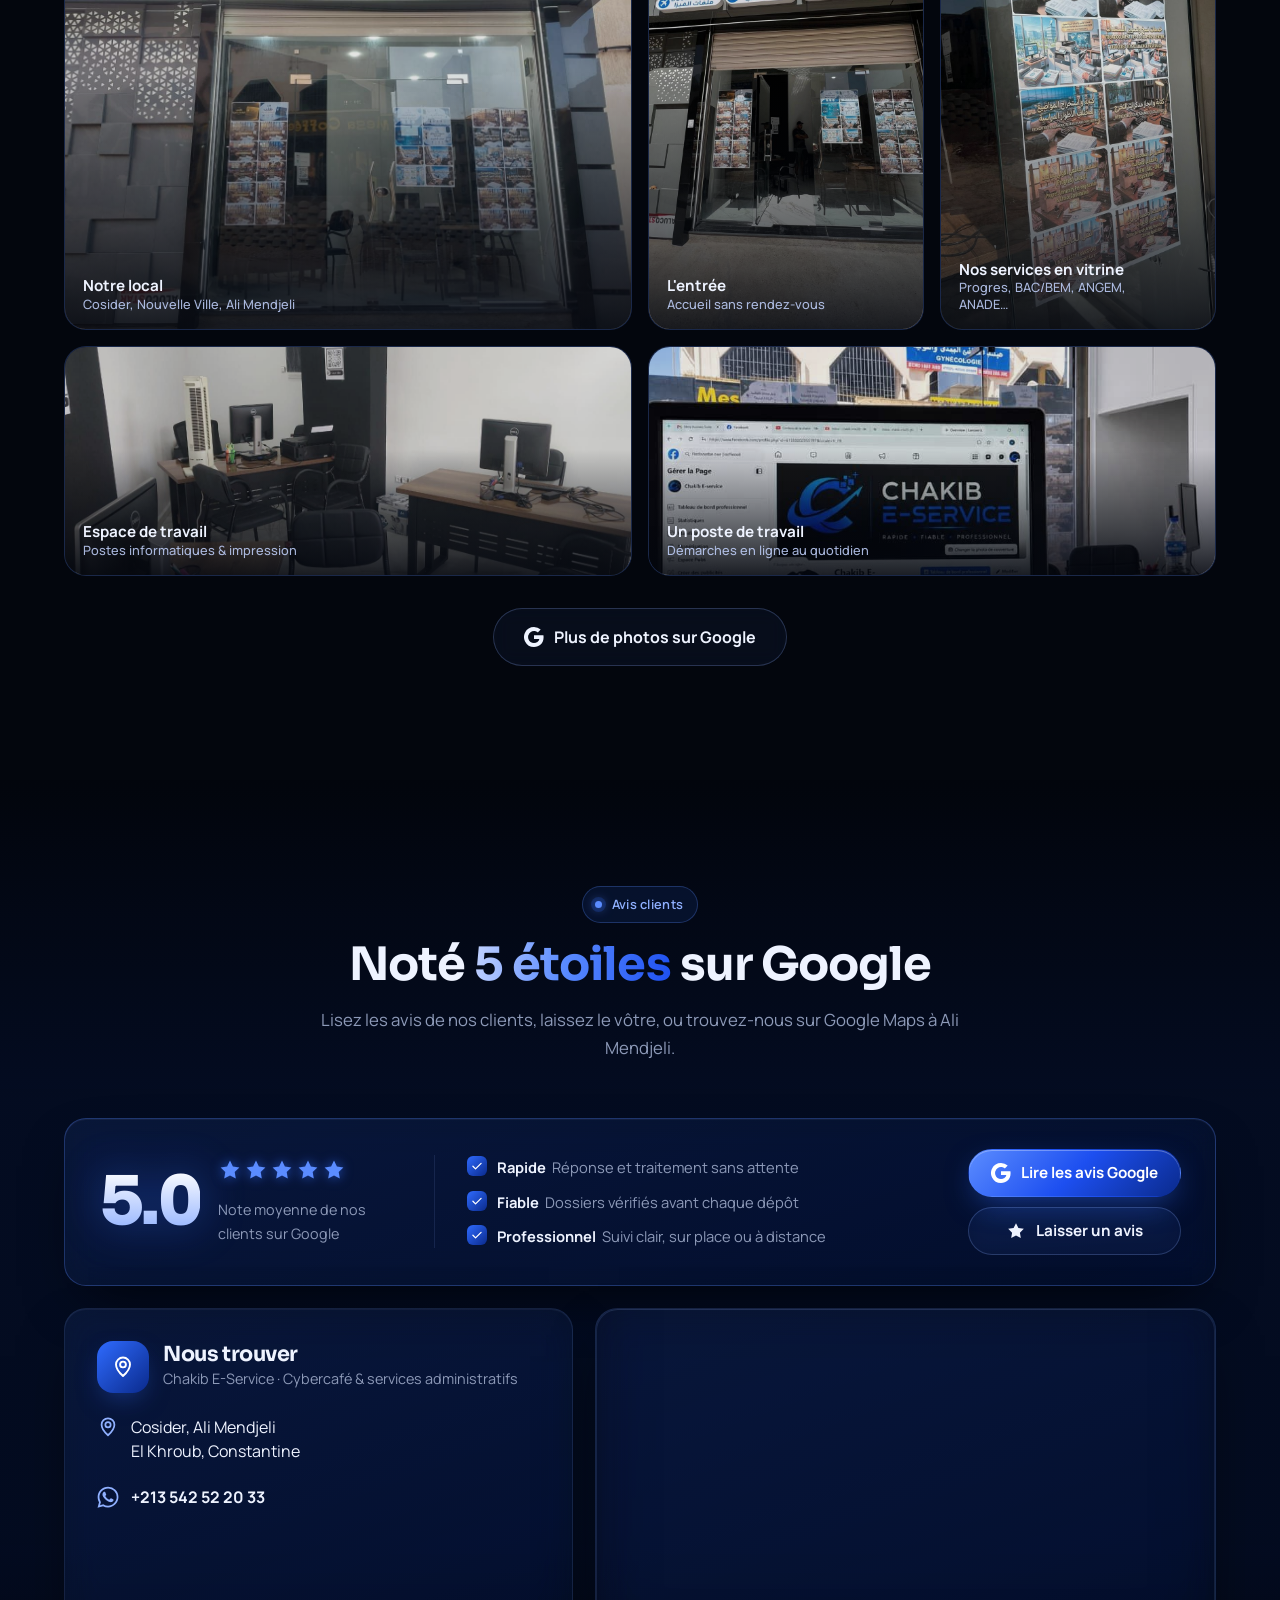
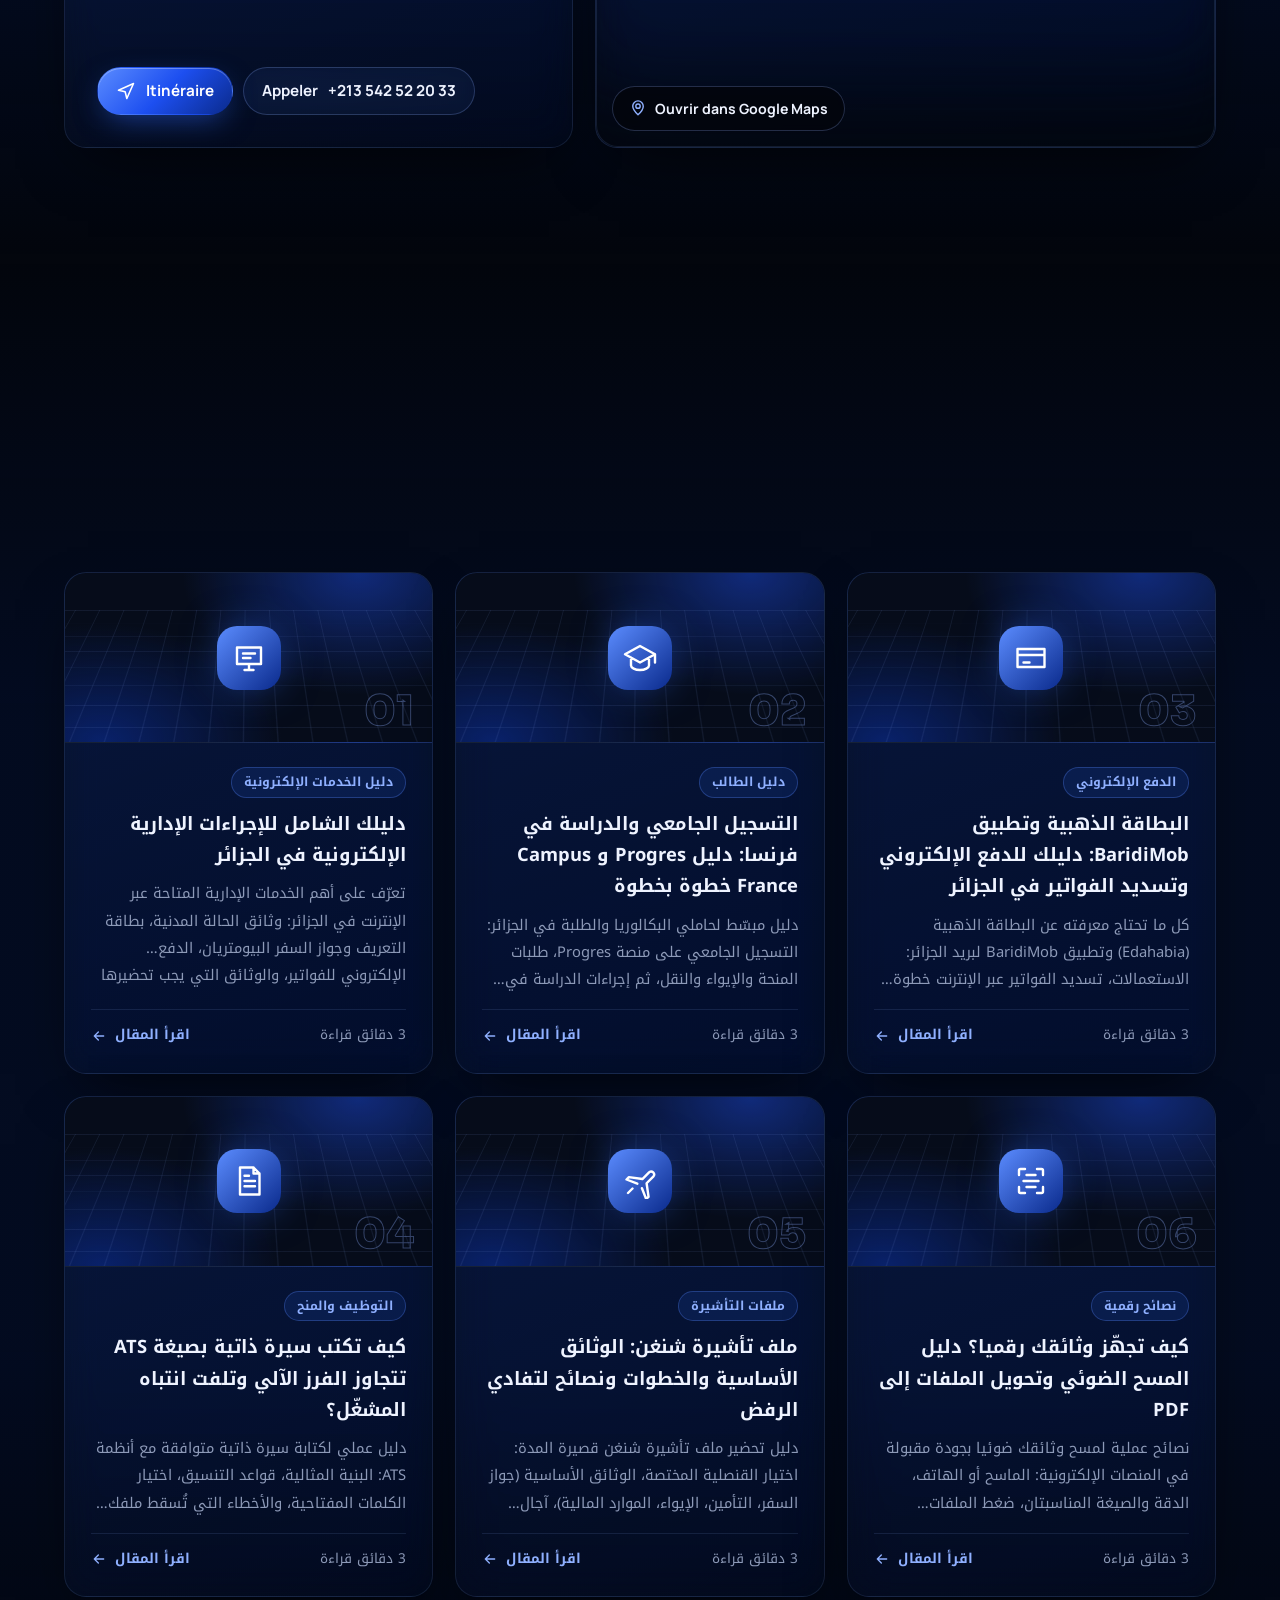
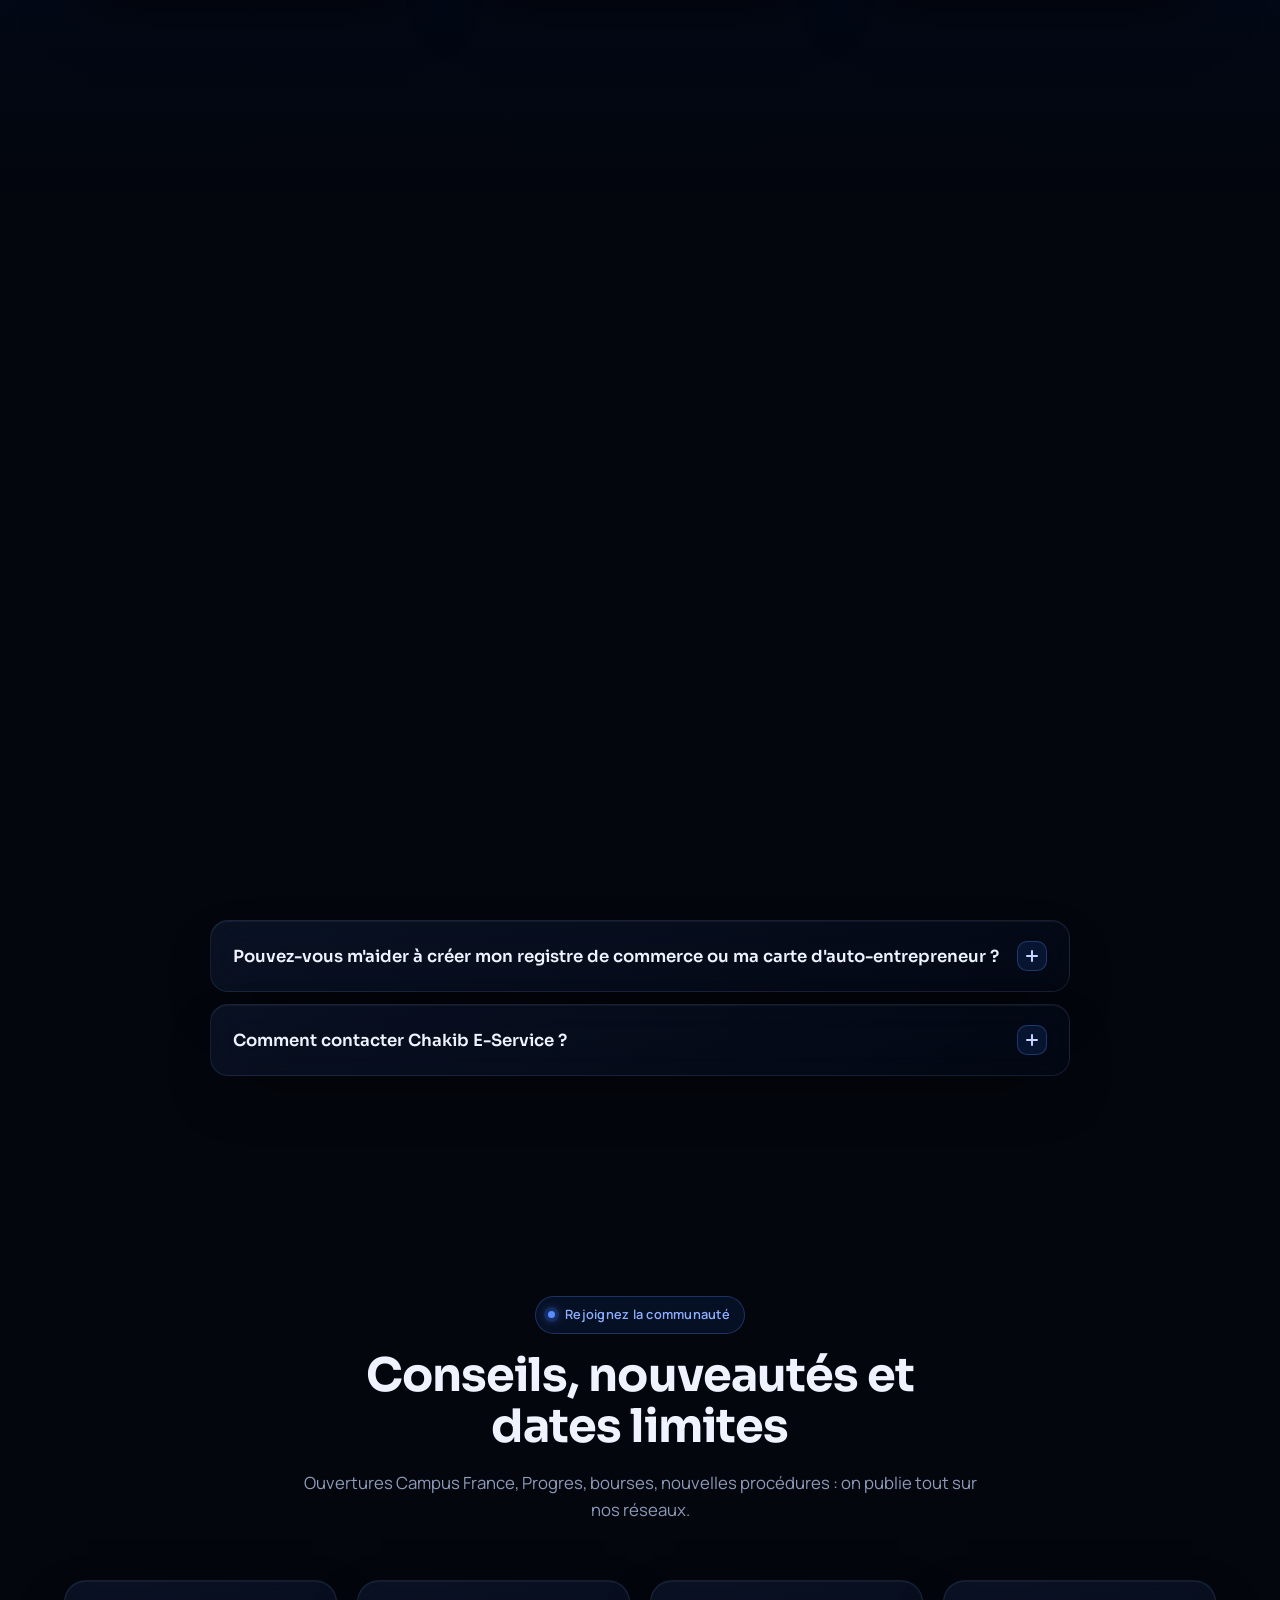
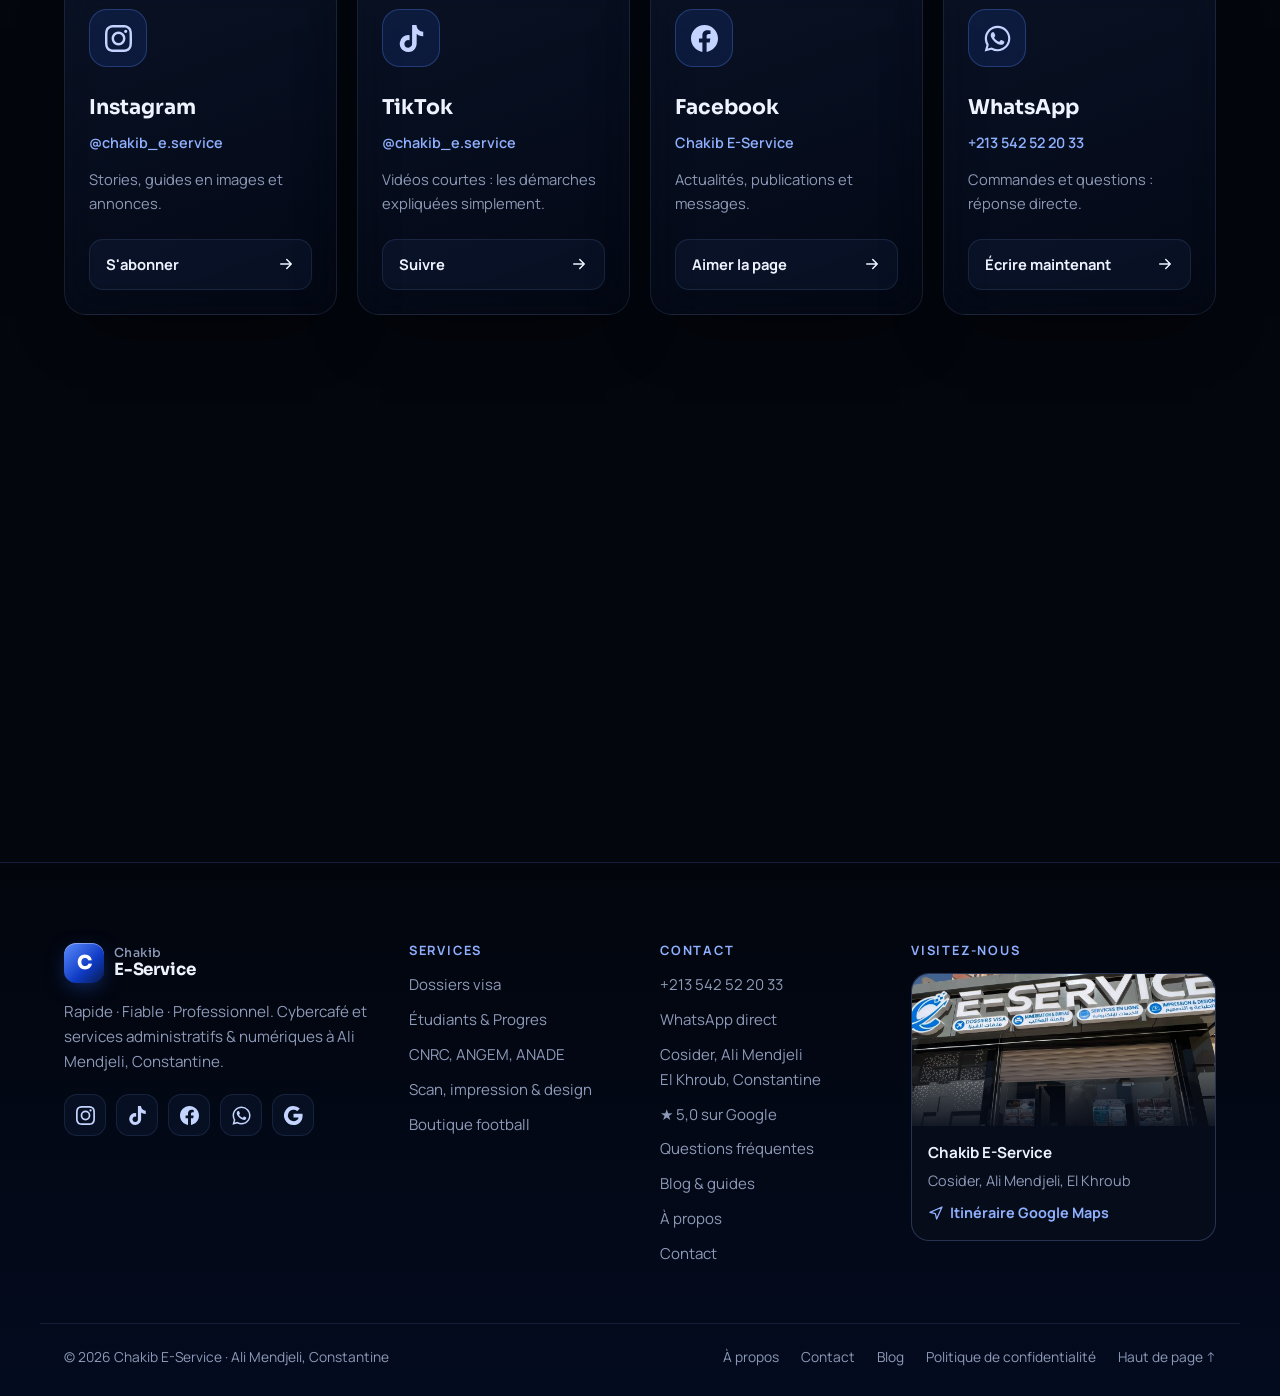
==== commit 1623ef59: "Add 4 Arabic guides, blog index, About and Contact pages, unified nav - New articles: Edahabia/Barid" ====
--- a/index.html
+++ b/index.html
@@ -4,7 +4,7 @@
   <meta charset="utf-8">
   <meta name="viewport" content="width=device-width, initial-scale=1">
   <title>Chakib E-Service · Cybercafé &amp; services administratifs à Ali Mendjeli, Constantine</title>
-  <meta name="description" content="Chakib E-Service, cybercafé, services numériques et administratifs et boutique de football à Cosider, Ali Mendjeli (El Khroub, Constantine) : dossiers visa, Campus France, Progres, CNRC, paiements en ligne, impression. Noté 5,0 sur Google. WhatsApp : +213 542 52 20 33.">
+  <meta name="description" content="Cybercafé et services administratifs à Cosider, Ali Mendjeli (Constantine) : visa, Campus France, Progres, CNRC, paiements en ligne. Noté 5,0 sur Google.">
   <meta name="keywords" content="cybercafé Ali Mendjeli, cybercafé El Khroub, boutique football Ali Mendjeli, équipements de football Constantine, services administratifs Constantine, dossier visa Constantine, Campus France Constantine, Progres, inscription BAC BEM, CNRC auto-entrepreneur, ANGEM, ANADE, impression Ali Mendjeli, Nouvelle Ville, Cosider, خدمات إلكترونية علي منجلي, ملفات الفيزا قسنطينة">
   <meta name="author" content="Chakib E-Service">
   <meta name="robots" content="index, follow, max-image-preview:large, max-snippet:-1">
@@ -465,7 +465,8 @@
 
 /* 11c. Blog cards ------------------------------------------ */
 .blog-ar { font-family: var(--font-ar); color: var(--blue-300) !important; }
-.posts { display: grid; grid-template-columns: repeat(2, minmax(0, 1fr)); gap: 22px; }
+.posts { display: grid; grid-template-columns: repeat(3, minmax(0, 1fr)); gap: 22px; }
+@media (max-width: 1100px) { .posts { grid-template-columns: repeat(2, minmax(0, 1fr)); } }
 .post { display: flex; flex-direction: column; padding: 0; overflow: hidden; font-family: var(--font-ar); }
 .post__cover { position: relative; height: 170px; display: grid; place-items: center; overflow: hidden; border-bottom: 1px solid var(--border);
   background: radial-gradient(80% 120% at 80% 0%, rgba(29,79,240,.45), transparent 60%), radial-gradient(70% 100% at 10% 100%, rgba(10,42,140,.7), transparent 70%), var(--bg-2); }
@@ -535,8 +536,8 @@
 .footer__legal { display: flex; flex-wrap: wrap; gap: 8px 22px; }
 .footer__legal a { position: relative; transition: color .3s; }
 .footer__legal a:hover { color: var(--blue-300); }
-.footer__legal a:first-child::after { content: ""; position: absolute; left: 0; right: 0; bottom: -3px; height: 1px; background: var(--blue-400); transform: scaleX(0); transform-origin: 0 50%; transition: transform .4s var(--ease); }
-.footer__legal a:first-child:hover::after { transform: scaleX(1); }
+.footer__legal a:not(.to-top)::after { content: ""; position: absolute; left: 0; right: 0; bottom: -3px; height: 1px; background: var(--blue-400); transform: scaleX(0); transform-origin: 0 50%; transition: transform .4s var(--ease); }
+.footer__legal a:not(.to-top):hover::after { transform: scaleX(1); }
 
 /* 15. FAB + lightbox --------------------------------------- */
 .fab { position: fixed; right: 22px; bottom: 22px; z-index: 90; display: grid; justify-items: end; gap: 12px; pointer-events: none; }
@@ -996,10 +997,10 @@
     },
     {
       "@type": "Blog",
-      "@id": "https://chakibeservice.netlify.app/#blog",
+      "@id": "https://chakibeservice.netlify.app/articles/#blog",
       "name": "Blog Chakib E-Service",
       "inLanguage": "ar-DZ",
-      "url": "https://chakibeservice.netlify.app/#blog",
+      "url": "https://chakibeservice.netlify.app/articles/",
       "publisher": {
         "@id": "https://chakibeservice.netlify.app/#business"
       },
@@ -1015,6 +1016,34 @@
           "@type": "BlogPosting",
           "headline": "التسجيل الجامعي والدراسة في فرنسا: دليل Progres و Campus France خطوة بخطوة",
           "url": "https://chakibeservice.netlify.app/articles/guide-progres-campus-france.html",
+          "datePublished": "2026-11-14",
+          "inLanguage": "ar-DZ"
+        },
+        {
+          "@type": "BlogPosting",
+          "headline": "البطاقة الذهبية وتطبيق BaridiMob: دليلك للدفع الإلكتروني وتسديد الفواتير في الجزائر",
+          "url": "https://chakibeservice.netlify.app/articles/guide-paiement-electronique-edahabia-baridimob.html",
+          "datePublished": "2026-11-14",
+          "inLanguage": "ar-DZ"
+        },
+        {
+          "@type": "BlogPosting",
+          "headline": "كيف تكتب سيرة ذاتية بصيغة ATS تتجاوز الفرز الآلي وتلفت انتباه المشغّل؟",
+          "url": "https://chakibeservice.netlify.app/articles/guide-cv-ats.html",
+          "datePublished": "2026-11-14",
+          "inLanguage": "ar-DZ"
+        },
+        {
+          "@type": "BlogPosting",
+          "headline": "ملف تأشيرة شنغن: الوثائق الأساسية والخطوات ونصائح لتفادي الرفض",
+          "url": "https://chakibeservice.netlify.app/articles/guide-dossier-visa-schengen.html",
+          "datePublished": "2026-11-14",
+          "inLanguage": "ar-DZ"
+        },
+        {
+          "@type": "BlogPosting",
+          "headline": "كيف تجهّز وثائقك رقميا؟ دليل المسح الضوئي وتحويل الملفات إلى PDF",
+          "url": "https://chakibeservice.netlify.app/articles/guide-numerisation-documents-pdf.html",
           "datePublished": "2026-11-14",
           "inLanguage": "ar-DZ"
         }
@@ -1361,7 +1390,60 @@
               <span class="post__meta"><span>3 دقائق قراءة</span><span class="post__more">اقرأ المقال <svg><use href="#i-arrow"/></svg></span></span>
             </div>
           </a>
+          <a class="post glass glow-card reveal" href="articles/guide-paiement-electronique-edahabia-baridimob.html" lang="ar" dir="rtl">
+            <div class="post__cover" aria-hidden="true">
+              <span class="post__grid"></span>
+              <svg viewBox="0 0 24 24"><path fill="none" stroke="currentColor" stroke-width="1.6" stroke-linecap="round" stroke-linejoin="round" d="M3 6h18v12H3zM3 10h18M7 15h4"/></svg>
+              <span class="post__num">03</span>
+            </div>
+            <div class="post__body">
+              <span class="post__tag">الدفع الإلكتروني</span>
+              <h3>البطاقة الذهبية وتطبيق BaridiMob: دليلك للدفع الإلكتروني وتسديد الفواتير في الجزائر</h3>
+              <p>كل ما تحتاج معرفته عن البطاقة الذهبية (Edahabia) وتطبيق BaridiMob لبريد الجزائر: الاستعمالات، تسديد الفواتير عبر الإنترنت خطوة بخطوة، ونصائح الأمان لحماية حسابك من الاحتيال.</p>
+              <span class="post__meta"><span>3 دقائق قراءة</span><span class="post__more">اقرأ المقال <svg><use href="#i-arrow"/></svg></span></span>
+            </div>
+          </a>
+          <a class="post glass glow-card reveal" href="articles/guide-cv-ats.html" lang="ar" dir="rtl">
+            <div class="post__cover" aria-hidden="true">
+              <span class="post__grid"></span>
+              <svg viewBox="0 0 24 24"><path fill="none" stroke="currentColor" stroke-width="1.6" stroke-linecap="round" stroke-linejoin="round" d="M6 3h9l4 4v14H6zM15 3v4h4M9 12h7M9 15.5h7M9 8.5h3"/></svg>
+              <span class="post__num">04</span>
+            </div>
+            <div class="post__body">
+              <span class="post__tag">التوظيف والمنح</span>
+              <h3>كيف تكتب سيرة ذاتية بصيغة ATS تتجاوز الفرز الآلي وتلفت انتباه المشغّل؟</h3>
+              <p>دليل عملي لكتابة سيرة ذاتية متوافقة مع أنظمة ATS: البنية المثالية، قواعد التنسيق، اختيار الكلمات المفتاحية، والأخطاء التي تُسقط ملفك قبل أن يقرأه أي شخص.</p>
+              <span class="post__meta"><span>3 دقائق قراءة</span><span class="post__more">اقرأ المقال <svg><use href="#i-arrow"/></svg></span></span>
+            </div>
+          </a>
+          <a class="post glass glow-card reveal" href="articles/guide-dossier-visa-schengen.html" lang="ar" dir="rtl">
+            <div class="post__cover" aria-hidden="true">
+              <span class="post__grid"></span>
+              <svg viewBox="0 0 24 24"><path fill="none" stroke="currentColor" stroke-width="1.6" stroke-linecap="round" stroke-linejoin="round" d="M10.2 13.8 3 11l1.6-1.6 9 1.3 4.6-4.6a2 2 0 0 1 2.8 2.8l-4.6 4.6 1.3 9L16.1 24l-2.8-7.2M7 17l-3 3"/></svg>
+              <span class="post__num">05</span>
+            </div>
+            <div class="post__body">
+              <span class="post__tag">ملفات التأشيرة</span>
+              <h3>ملف تأشيرة شنغن: الوثائق الأساسية والخطوات ونصائح لتفادي الرفض</h3>
+              <p>دليل تحضير ملف تأشيرة شنغن قصيرة المدة: اختيار القنصلية المختصة، الوثائق الأساسية (جواز السفر، التأمين، الإيواء، الموارد المالية)، آجال الإيداع، ونصائح لتفادي الرفض.</p>
+              <span class="post__meta"><span>3 دقائق قراءة</span><span class="post__more">اقرأ المقال <svg><use href="#i-arrow"/></svg></span></span>
+            </div>
+          </a>
+          <a class="post glass glow-card reveal" href="articles/guide-numerisation-documents-pdf.html" lang="ar" dir="rtl">
+            <div class="post__cover" aria-hidden="true">
+              <span class="post__grid"></span>
+              <svg viewBox="0 0 24 24"><path fill="none" stroke="currentColor" stroke-width="1.6" stroke-linecap="round" stroke-linejoin="round" d="M4 8V5a1 1 0 0 1 1-1h3M16 4h3a1 1 0 0 1 1 1v3M20 16v3a1 1 0 0 1-1 1h-3M8 20H5a1 1 0 0 1-1-1v-3M7 12h10M9 8h6M9 16h6"/></svg>
+              <span class="post__num">06</span>
+            </div>
+            <div class="post__body">
+              <span class="post__tag">نصائح رقمية</span>
+              <h3>كيف تجهّز وثائقك رقميا؟ دليل المسح الضوئي وتحويل الملفات إلى PDF</h3>
+              <p>نصائح عملية لمسح وثائقك ضوئيا بجودة مقبولة في المنصات الإلكترونية: الماسح أو الهاتف، الدقة والصيغة المناسبتان، ضغط الملفات ودمجها، تسميتها، وحماية وثائقك الشخصية.</p>
+              <span class="post__meta"><span>3 دقائق قراءة</span><span class="post__more">اقرأ المقال <svg><use href="#i-arrow"/></svg></span></span>
+            </div>
+          </a>
         </div>
+        <div class="gallery__more reveal"><a class="btn btn--ghost btn--lg" href="articles/index.html"><span>Voir tous les articles</span><svg class="btn__icon"><use href="#i-arrow"/></svg></a></div>
       </div>
     </section>
 
@@ -1499,7 +1581,9 @@
           <li><address>Cosider, Ali Mendjeli<br>El Khroub, Constantine</address></li>
           <li><a href="#avis">★ 5,0 sur Google</a></li>
           <li><a href="#faq">Questions fréquentes</a></li>
-          <li><a href="#blog">Blog &amp; guides</a></li>
+          <li><a href="articles/index.html">Blog &amp; guides</a></li>
+          <li><a href="a-propos.html">À propos</a></li>
+          <li><a href="contact.html">Contact</a></li>
         </ul>
       </div>
       <div>
@@ -1512,7 +1596,7 @@
     </div>
     <div class="container footer__bottom">
       <p>© <span id="year">2026</span> Chakib E-Service · Ali Mendjeli, Constantine</p>
-      <nav class="footer__legal" aria-label="Informations légales"><a href="politique-de-confidentialite.html">Politique de confidentialité</a><a href="#top" class="to-top">Haut de page ↑</a></nav>
+      <nav class="footer__legal" aria-label="Informations légales"><a href="a-propos.html">À propos</a><a href="contact.html">Contact</a><a href="articles/index.html">Blog</a><a href="politique-de-confidentialite.html">Politique de confidentialité</a><a href="#top" class="to-top">Haut de page ↑</a></nav>
     </div>
   </footer>
 
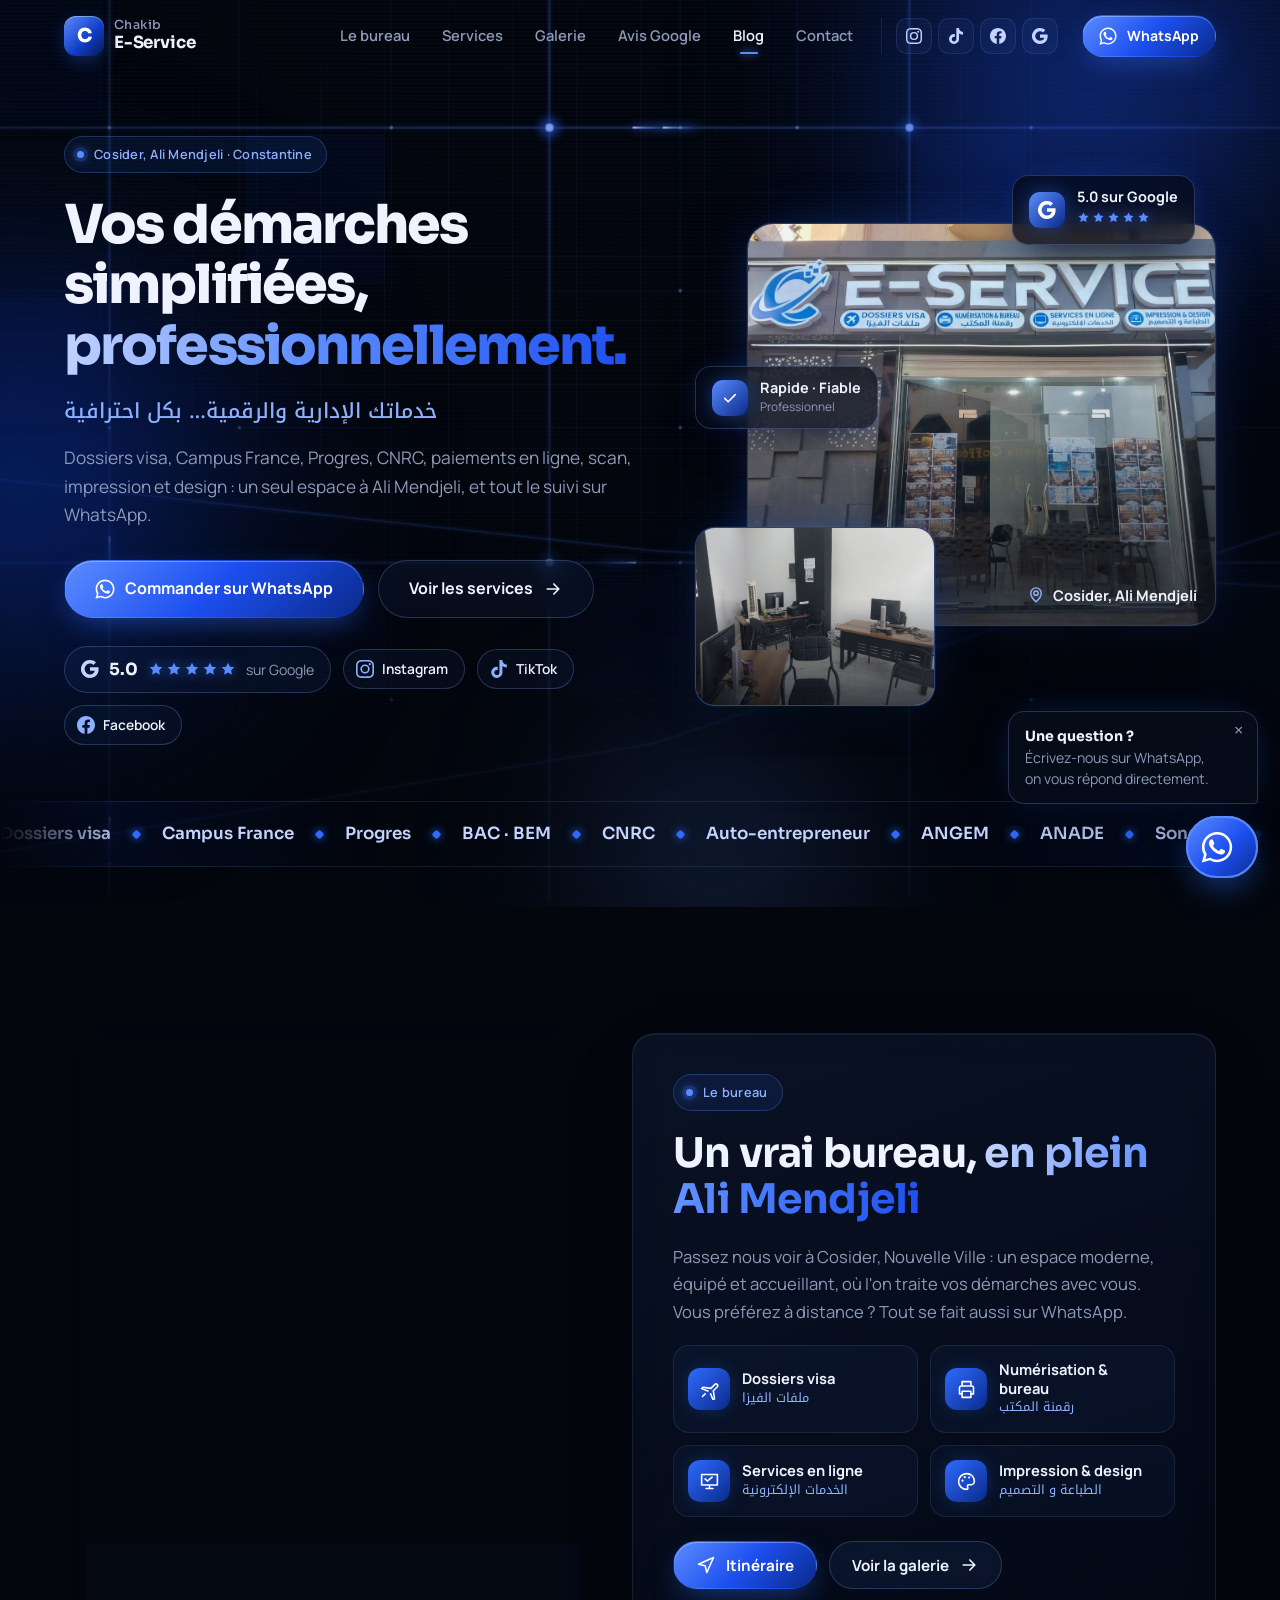
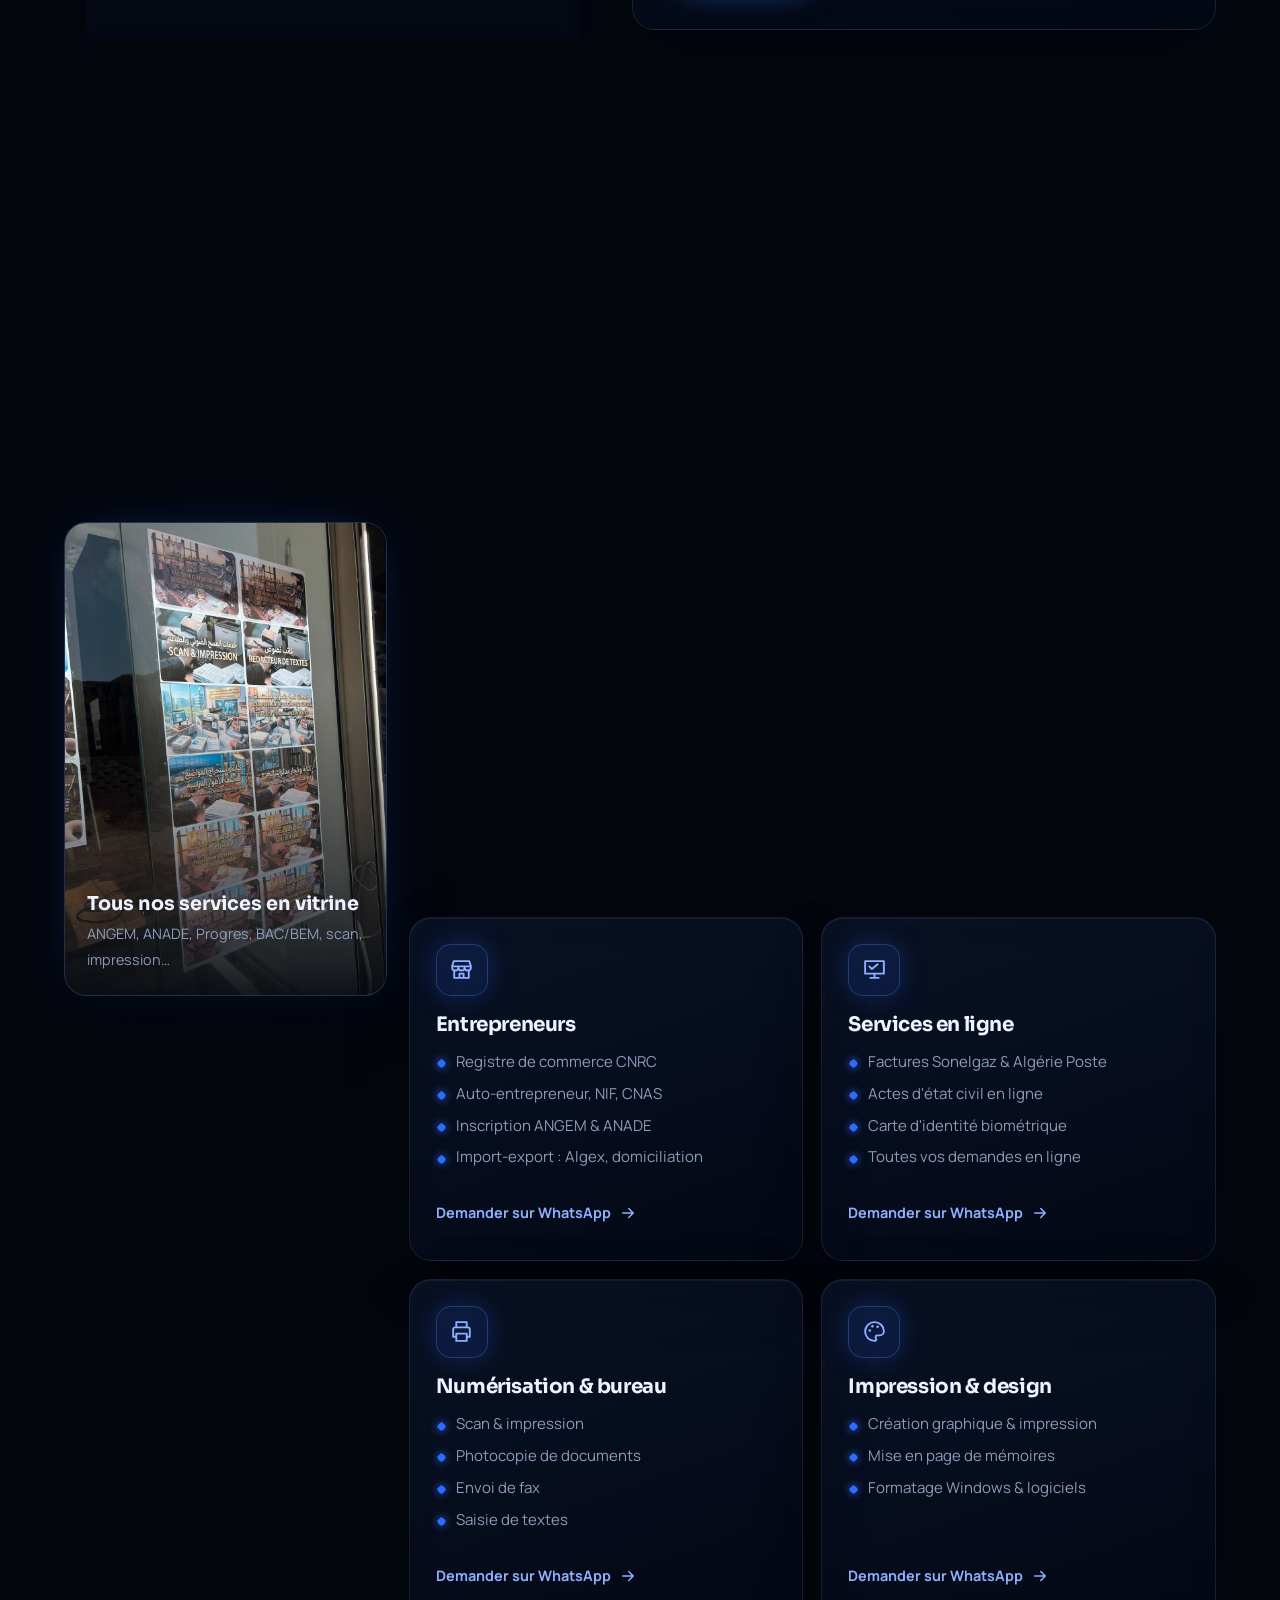
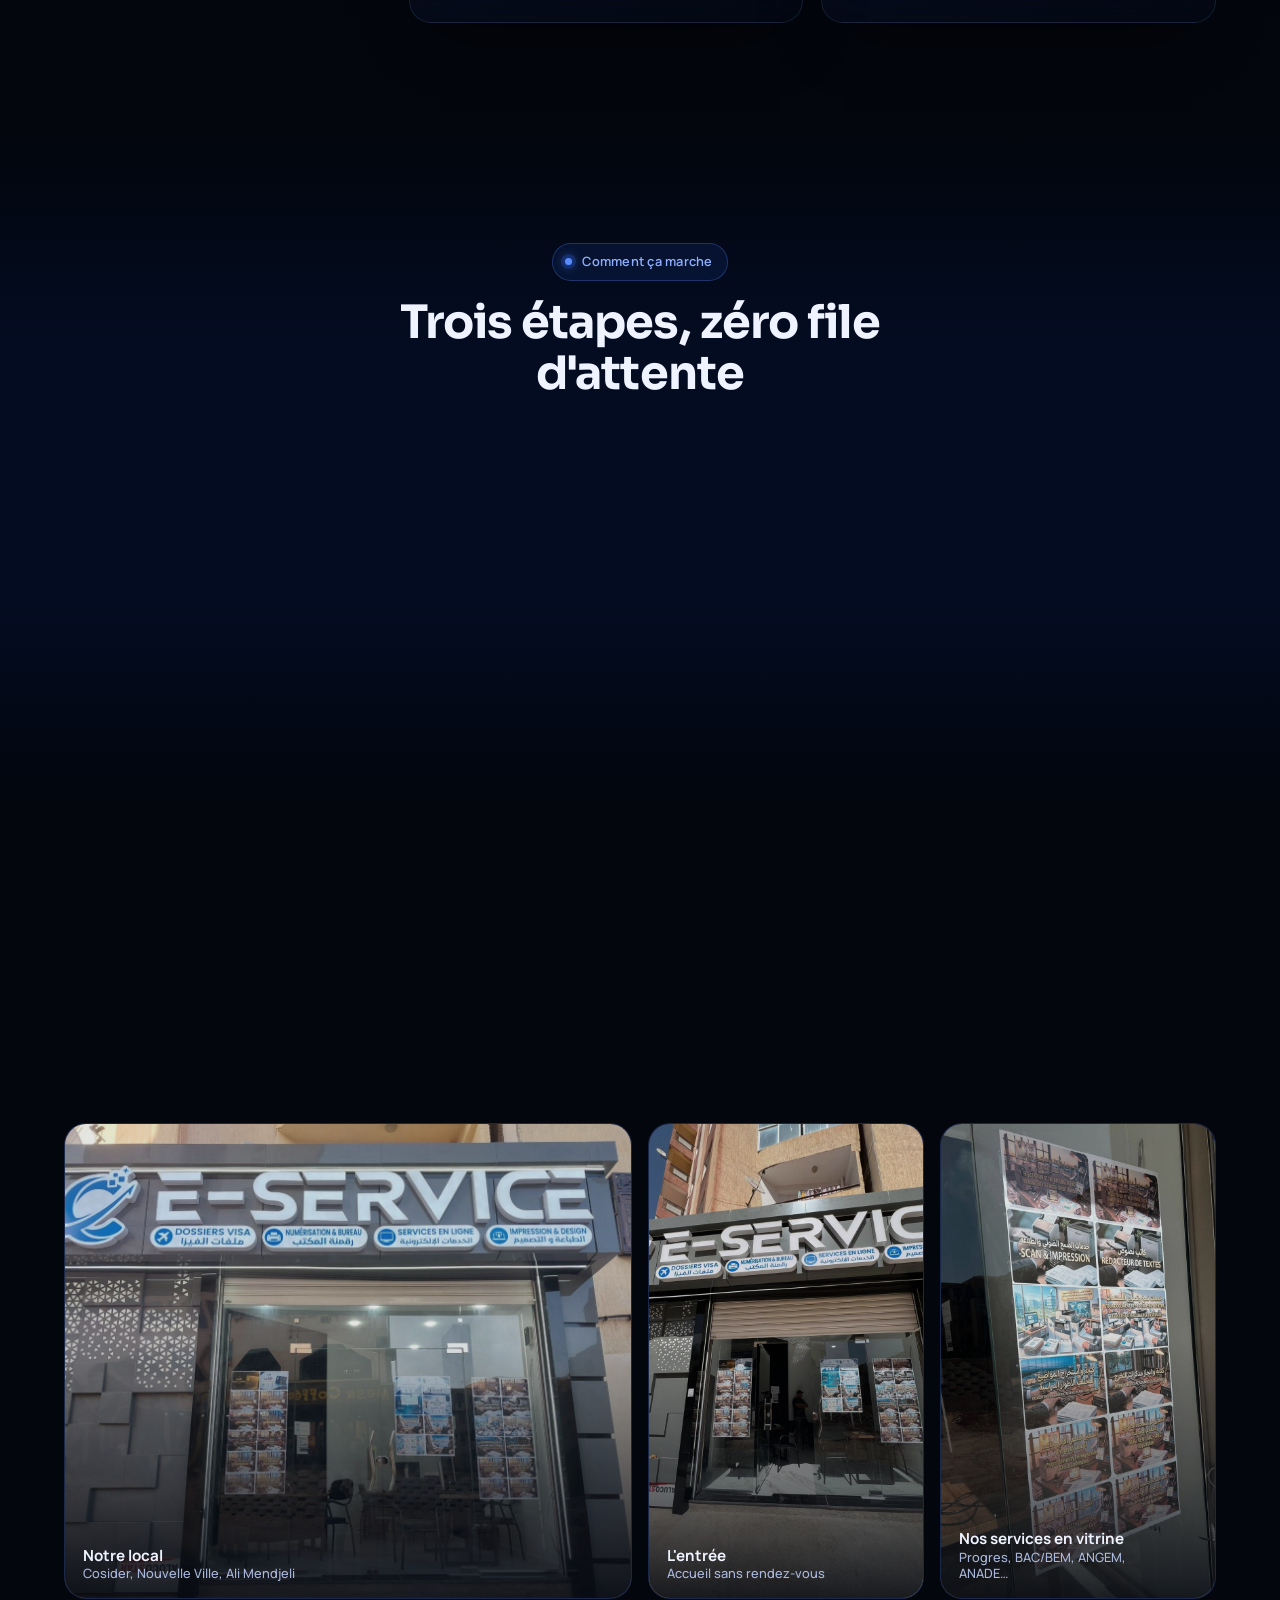
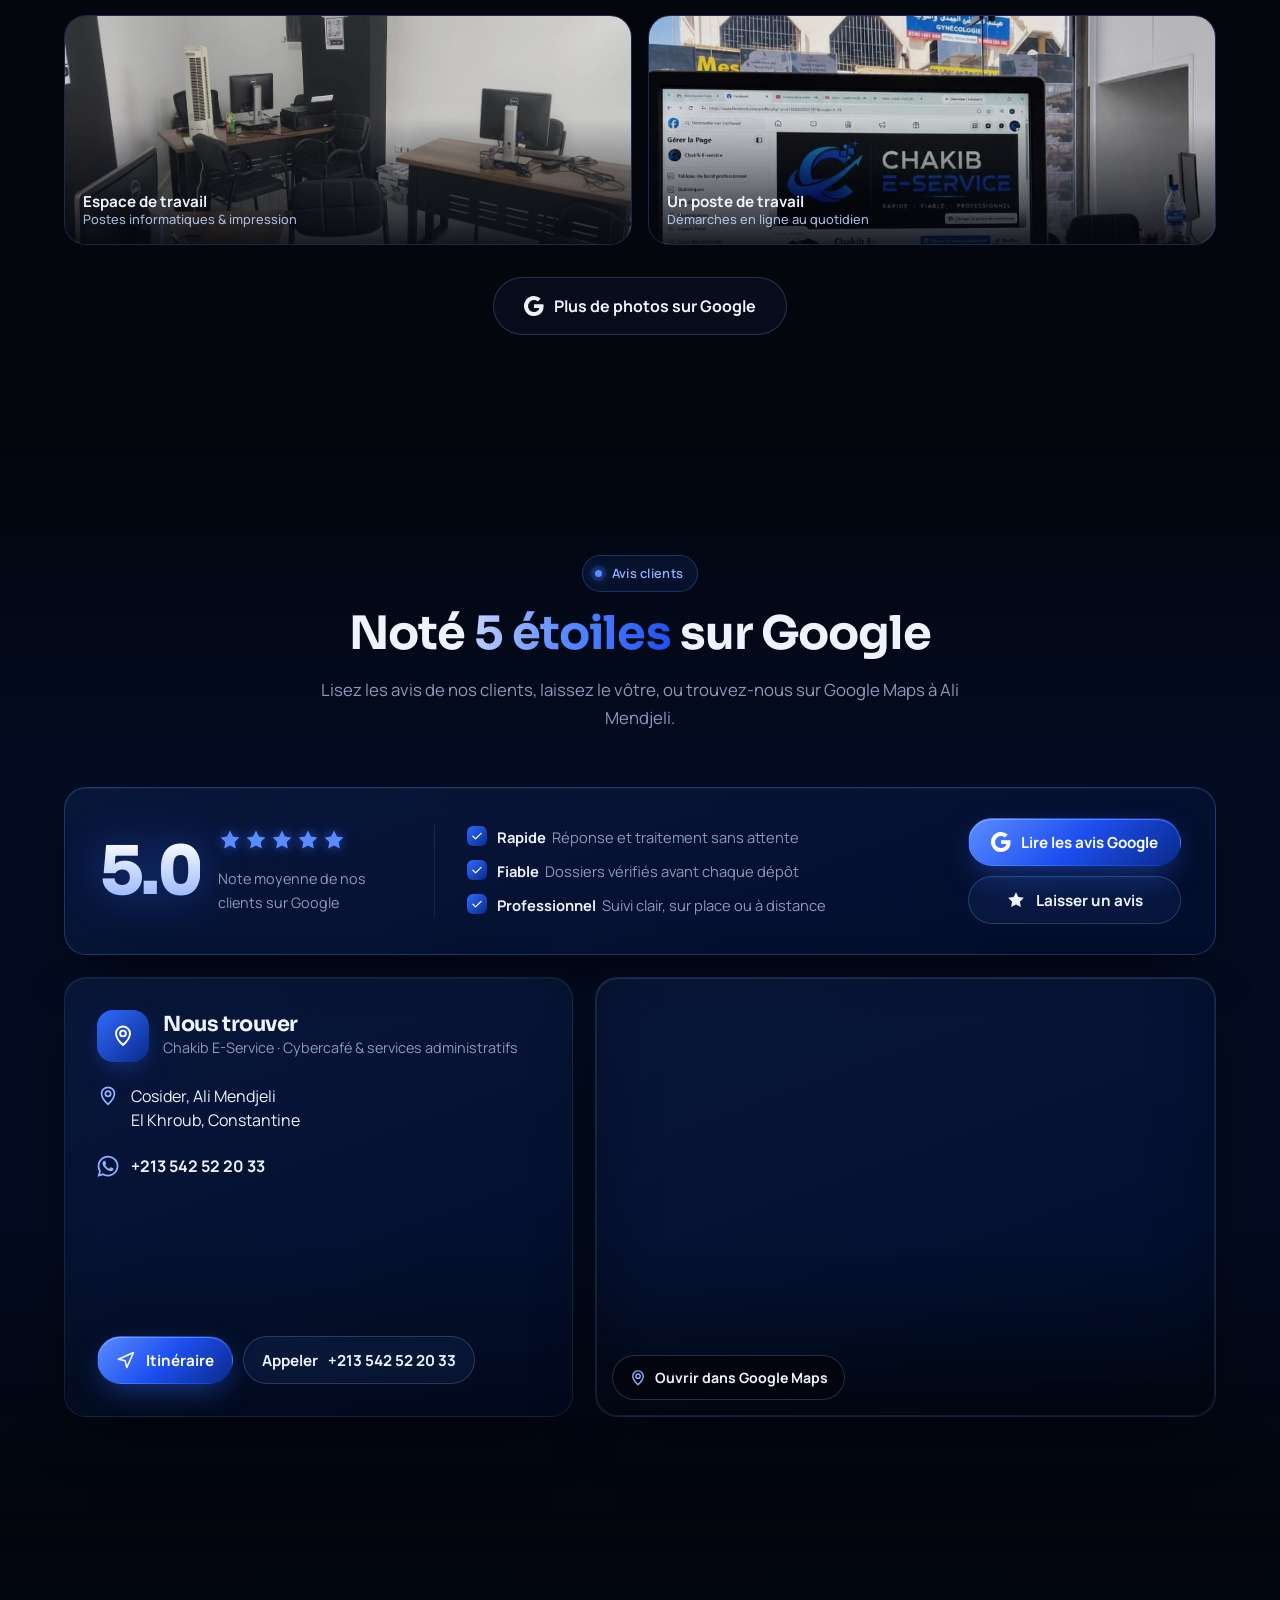
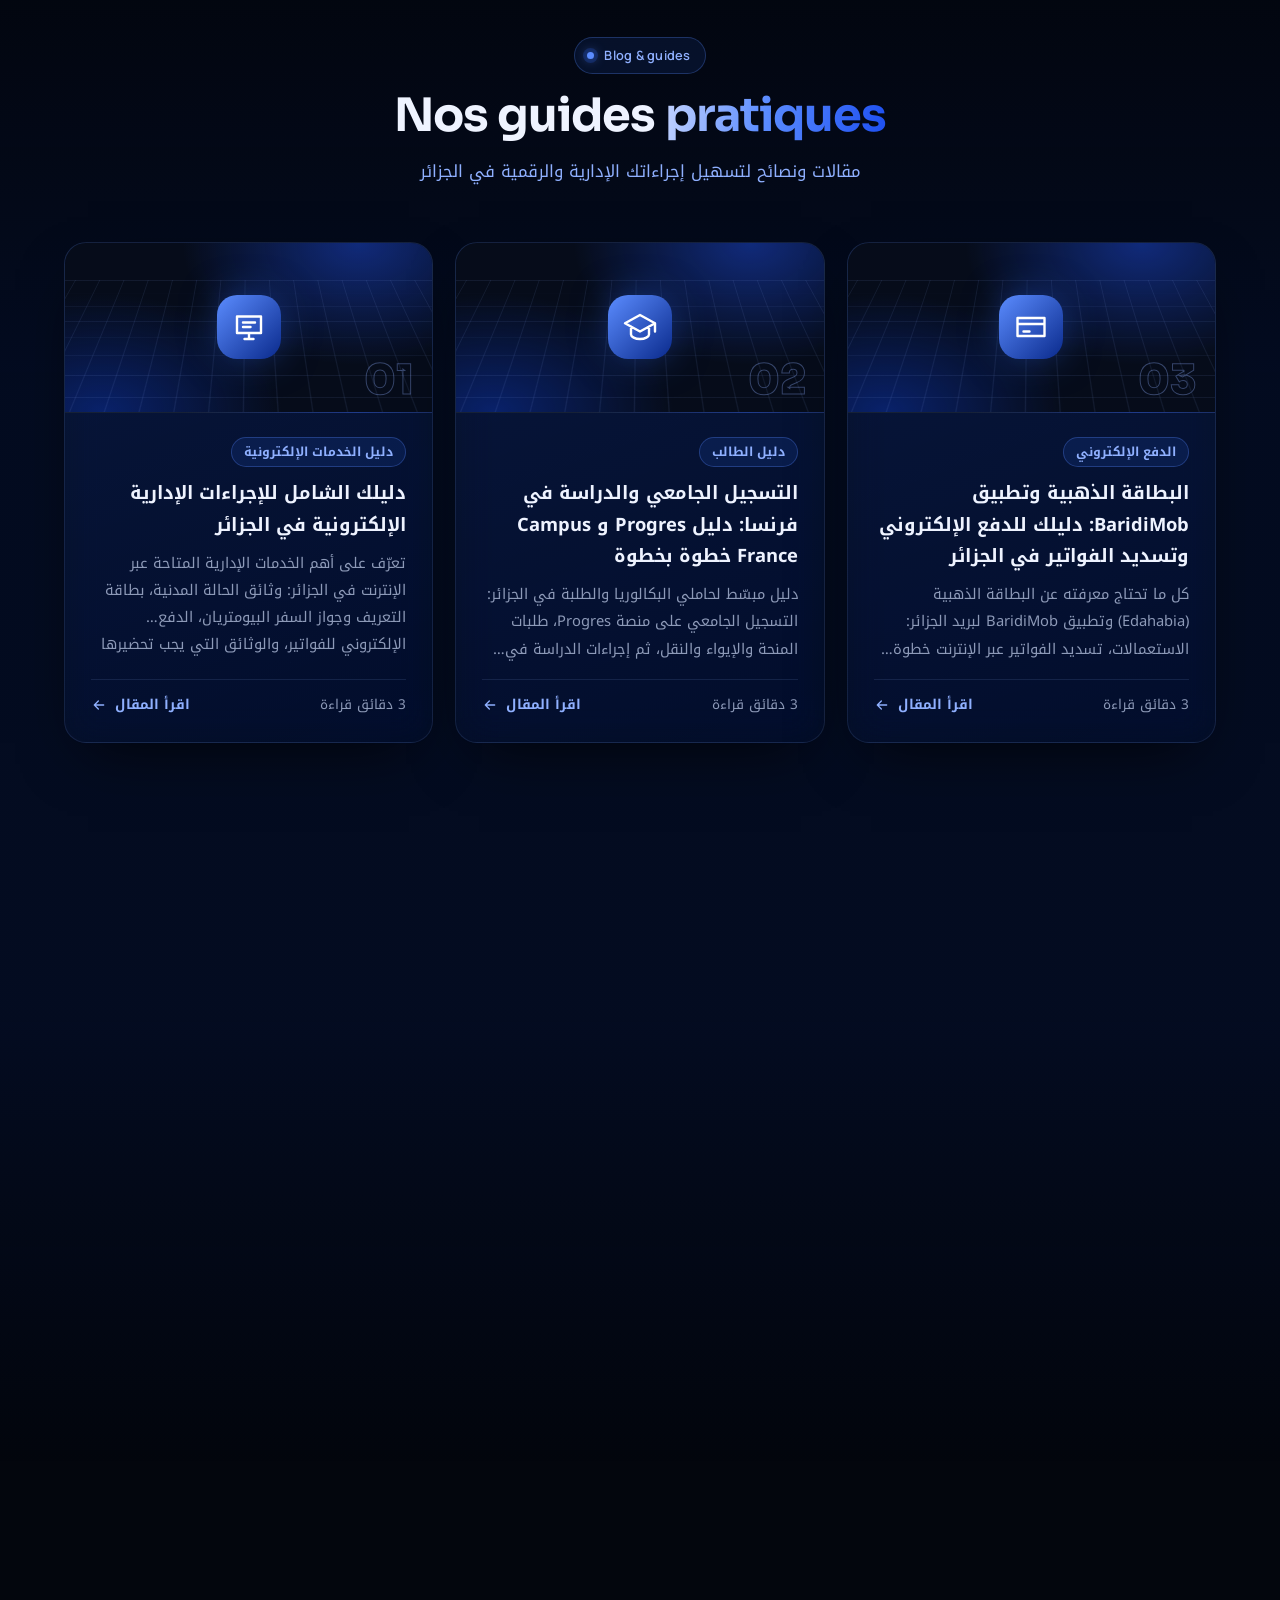
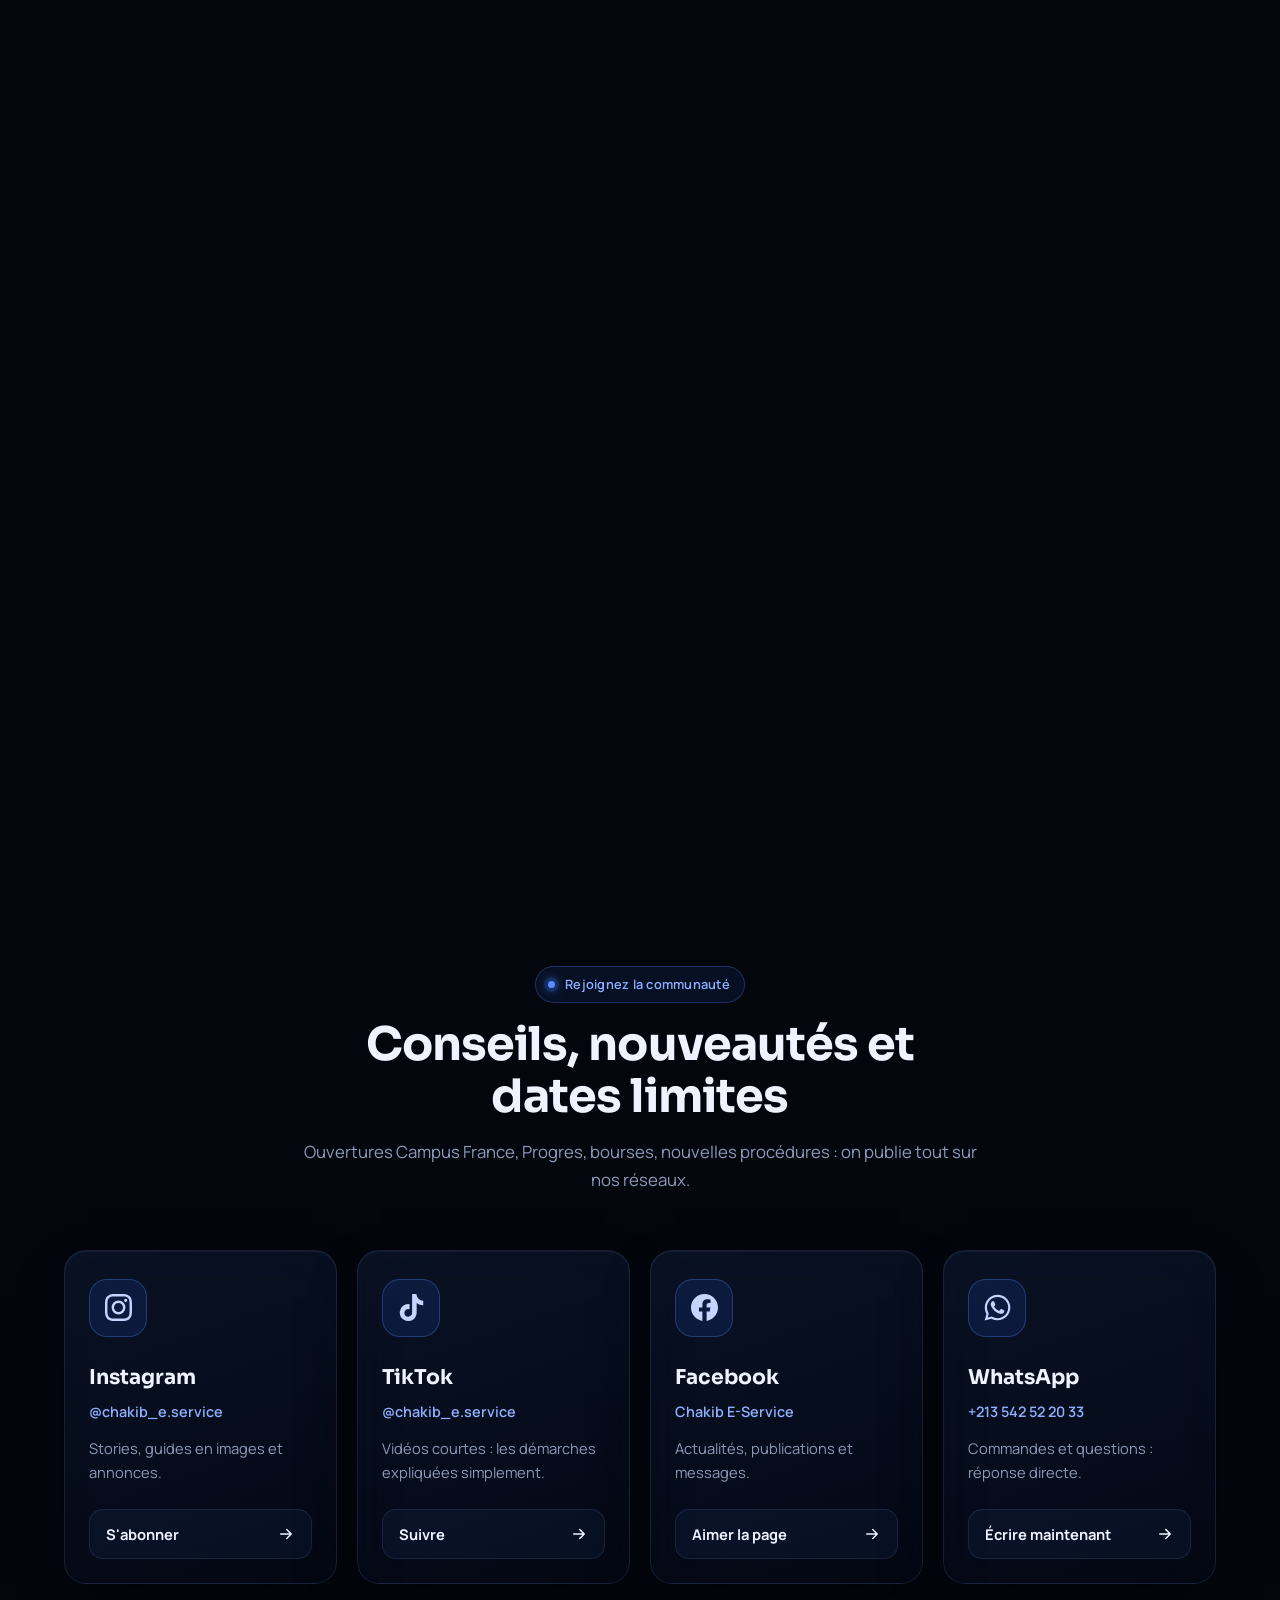
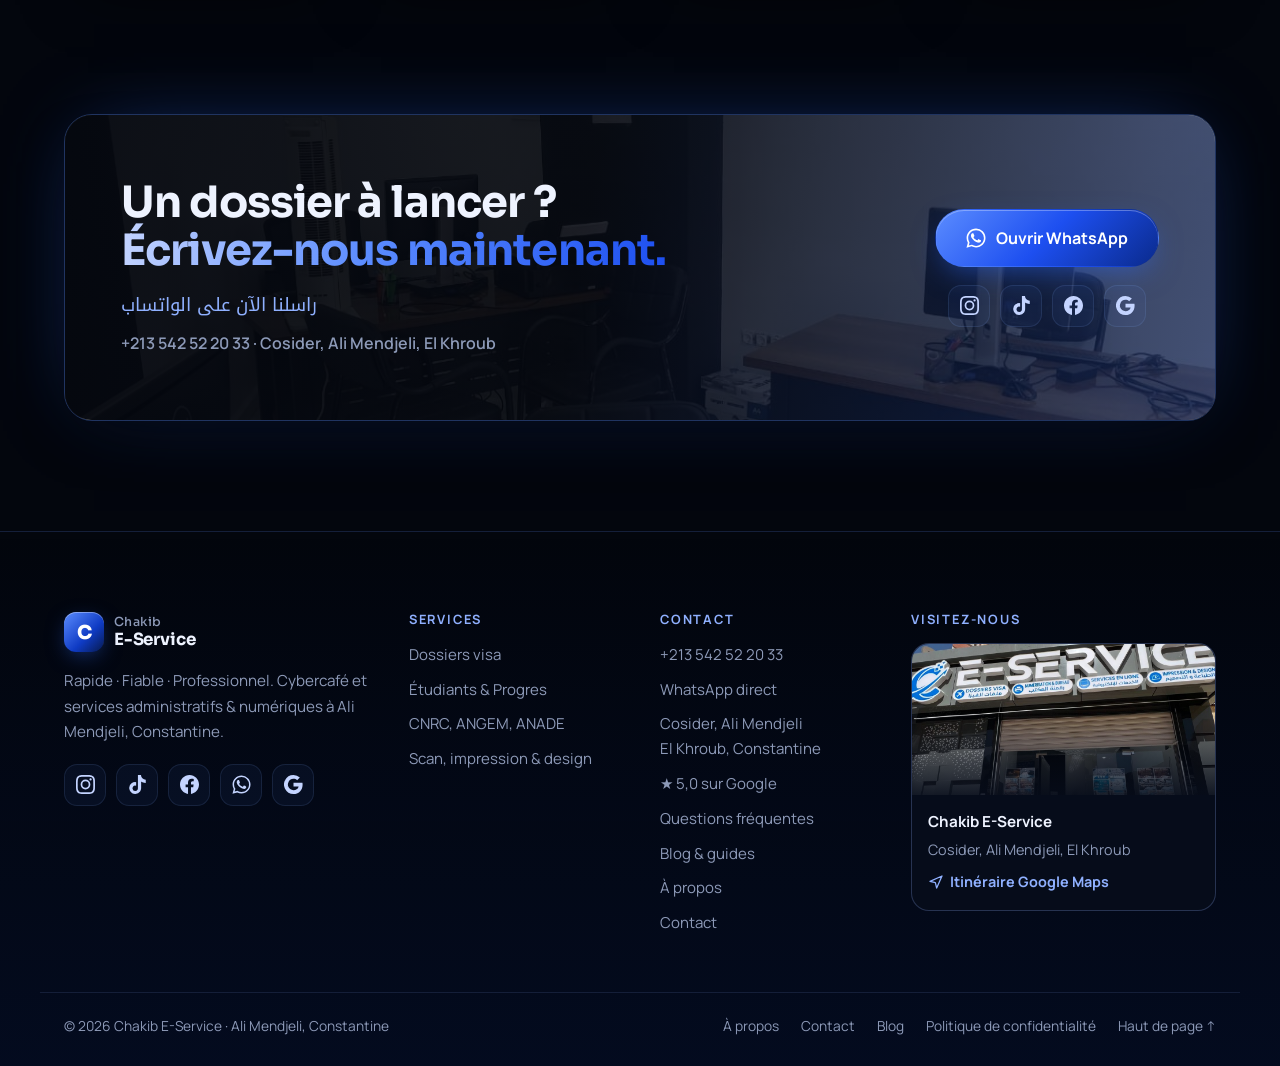
==== commit 00775423: "Remove football shop from the site - Drop the 'Boutique football' service card and its odd-card span" ====
--- a/index.html
+++ b/index.html
@@ -5,7 +5,7 @@
   <meta name="viewport" content="width=device-width, initial-scale=1">
   <title>Chakib E-Service · Cybercafé &amp; services administratifs à Ali Mendjeli, Constantine</title>
   <meta name="description" content="Cybercafé et services administratifs à Cosider, Ali Mendjeli (Constantine) : visa, Campus France, Progres, CNRC, paiements en ligne. Noté 5,0 sur Google.">
-  <meta name="keywords" content="cybercafé Ali Mendjeli, cybercafé El Khroub, boutique football Ali Mendjeli, équipements de football Constantine, services administratifs Constantine, dossier visa Constantine, Campus France Constantine, Progres, inscription BAC BEM, CNRC auto-entrepreneur, ANGEM, ANADE, impression Ali Mendjeli, Nouvelle Ville, Cosider, خدمات إلكترونية علي منجلي, ملفات الفيزا قسنطينة">
+  <meta name="keywords" content="cybercafé Ali Mendjeli, cybercafé El Khroub, services administratifs Constantine, dossier visa Constantine, Campus France Constantine, Progres, inscription BAC BEM, CNRC auto-entrepreneur, ANGEM, ANADE, impression Ali Mendjeli, Nouvelle Ville, Cosider, خدمات إلكترونية علي منجلي, ملفات الفيزا قسنطينة">
   <meta name="author" content="Chakib E-Service">
   <meta name="robots" content="index, follow, max-image-preview:large, max-snippet:-1">
   <link rel="alternate" hreflang="fr-DZ" href="https://chakibeservice.netlify.app/">
@@ -314,7 +314,6 @@
 .services-photo figcaption b { display: block; font-family: var(--font-display); font-size: 1.2rem; }
 .services-photo figcaption span { color: var(--muted); font-size: .9rem; }
 .services { display: grid; grid-template-columns: repeat(2, minmax(0, 1fr)); gap: 18px; }
-.services > :last-child:nth-child(odd) { grid-column: 1 / -1; }
 .svc { display: flex; flex-direction: column; padding: 26px; }
 .svc__icon { display: grid; place-items: center; width: 52px; height: 52px; border-radius: 15px; color: var(--blue-300); background: rgba(47,107,255,.12); border: 1px solid rgba(91,140,255,.3); box-shadow: 0 0 30px -8px var(--glow); transition: transform .5s var(--ease), background .5s, color .5s; }
 .svc__icon svg { width: 25px; height: 25px; }
@@ -703,8 +702,7 @@
     {
       "@type": [
         "LocalBusiness",
-        "InternetCafe",
-        "SportingGoodsStore"
+        "InternetCafe"
       ],
       "@id": "https://chakibeservice.netlify.app/#business",
       "name": "Chakib E-Service",
@@ -713,8 +711,8 @@
         "إي سيرفيس علي منجلي"
       ],
       "slogan": "Rapide · Fiable · Professionnel",
-      "description": "Cybercafé, services numériques et administratifs, et boutique d'équipements de football à Cosider, Ali Mendjeli (El Khroub, Constantine) : dossiers visa, Campus France, Progres, BAC/BEM, CNRC, ANGEM, ANADE, paiements en ligne, scan, impression et design.",
-      "keywords": "Cybercafé, Services numériques et administratifs, Boutique football, Équipements de football, Dossiers visa, Campus France, Progres, CNRC, Impression, Ali Mendjeli, El Khroub, Constantine",
+      "description": "Cybercafé et services numériques et administratifs à Cosider, Ali Mendjeli (El Khroub, Constantine) : dossiers visa, Campus France, Progres, BAC/BEM, CNRC, ANGEM, ANADE, paiements en ligne, scan, impression et design.",
+      "keywords": "Cybercafé, Services numériques et administratifs, Dossiers visa, Campus France, Progres, CNRC, Impression, Ali Mendjeli, El Khroub, Constantine",
       "url": "https://chakibeservice.netlify.app/",
       "telephone": "+213542522033",
       "logo": {
@@ -893,13 +891,6 @@
               "@type": "Service",
               "name": "Formatage Windows et installation de logiciels"
             }
-          },
-          {
-            "@type": "Offer",
-            "itemOffered": {
-              "@type": "Product",
-              "name": "Équipements et articles de football"
-            }
           }
         ]
       },
@@ -966,7 +957,7 @@
           "name": "Quels services proposez-vous ?",
           "acceptedAnswer": {
             "@type": "Answer",
-            "text": "Dossiers visa et rendez-vous consulat, Campus France, démarches étudiantes (Progres, BAC/BEM, bourse, transport), CNRC, auto-entrepreneur, NIF, CNAS, ANGEM, ANADE, paiements en ligne (Sonelgaz, Algérie Poste), actes d'état civil en ligne, scan, impression, photocopie, fax, design et services informatiques, ainsi qu'une boutique d'équipements de football."
+            "text": "Dossiers visa et rendez-vous consulat, Campus France, démarches étudiantes (Progres, BAC/BEM, bourse, transport), CNRC, auto-entrepreneur, NIF, CNAS, ANGEM, ANADE, paiements en ligne (Sonelgaz, Algérie Poste), actes d'état civil en ligne, scan, impression, photocopie, fax, design et services informatiques."
           }
         },
         {
@@ -1149,7 +1140,7 @@
       </div>
 
       <div class="marquee" aria-hidden="true">
-        <div class="marquee__track"><span>Dossiers visa</span><span>Campus France</span><span>Progres</span><span>BAC · BEM</span><span>CNRC</span><span>Auto-entrepreneur</span><span>ANGEM</span><span>ANADE</span><span>Sonelgaz</span><span>Algérie Poste</span><span>Scan &amp; impression</span><span>Photocopie</span><span>Fax</span><span>Design</span><span>Formatage Windows</span><span>Articles de football</span><span>Dossiers visa</span><span>Campus France</span><span>Progres</span><span>BAC · BEM</span><span>CNRC</span><span>Auto-entrepreneur</span><span>ANGEM</span><span>ANADE</span><span>Sonelgaz</span><span>Algérie Poste</span><span>Scan &amp; impression</span><span>Photocopie</span><span>Fax</span><span>Design</span><span>Formatage Windows</span><span>Articles de football</span></div>
+        <div class="marquee__track"><span>Dossiers visa</span><span>Campus France</span><span>Progres</span><span>BAC · BEM</span><span>CNRC</span><span>Auto-entrepreneur</span><span>ANGEM</span><span>ANADE</span><span>Sonelgaz</span><span>Algérie Poste</span><span>Scan &amp; impression</span><span>Photocopie</span><span>Fax</span><span>Design</span><span>Formatage Windows</span><span>Dossiers visa</span><span>Campus France</span><span>Progres</span><span>BAC · BEM</span><span>CNRC</span><span>Auto-entrepreneur</span><span>ANGEM</span><span>ANADE</span><span>Sonelgaz</span><span>Algérie Poste</span><span>Scan &amp; impression</span><span>Photocopie</span><span>Fax</span><span>Design</span><span>Formatage Windows</span></div>
       </div>
     </section>
 
@@ -1236,12 +1227,6 @@
               <h3>Impression &amp; design</h3>
               <ul class="svc__list"><li>Création graphique &amp; impression</li><li>Mise en page de mémoires</li><li>Formatage Windows &amp; logiciels</li></ul>
               <a class="svc__cta" href="https://wa.me/213542522033?text=Bonjour%2C%20j%27ai%20besoin%20d%27un%20service%20d%27impression%20%2F%20design%20%2F%20informatique." target="_blank" rel="noopener">Demander sur WhatsApp<svg><use href="#i-arrow"/></svg></a>
-            </article>
-            <article class="svc glass glow-card reveal">
-              <div class="svc__icon"><svg viewBox="0 0 24 24" aria-hidden="true"><circle cx="12" cy="12" r="9" fill="none" stroke="currentColor" stroke-width="1.8"/><path fill="none" stroke="currentColor" stroke-width="1.6" stroke-linejoin="round" d="m12 7.6 3.6 2.6-1.4 4.2H9.8l-1.4-4.2L12 7.6ZM12 3v4.6M15.6 10.2l4.6-1.5M14.2 14.4l2.8 3.9M9.8 14.4 7 18.3M8.4 10.2 3.8 8.7"/></svg></div>
-              <h3>Boutique football</h3>
-              <ul class="svc__list"><li>Équipements de football</li><li>Articles &amp; tenues de foot</li><li>Disponibilités et prix sur WhatsApp</li></ul>
-              <a class="svc__cta" href="https://wa.me/213542522033?text=Bonjour%2C%20je%20cherche%20des%20%C3%A9quipements%20de%20football." target="_blank" rel="noopener">Demander sur WhatsApp<svg><use href="#i-arrow"/></svg></a>
             </article>
           </div>
         </div>
@@ -1466,7 +1451,7 @@
           </details>
           <details class="faq__item glass reveal">
             <summary><span>Quels services proposez-vous ?</span><i aria-hidden="true"></i></summary>
-            <div class="faq__a"><p>Dossiers visa et rendez-vous consulat, Campus France, démarches étudiantes (Progres, BAC/BEM, bourse, transport), CNRC, auto-entrepreneur, NIF, CNAS, ANGEM, ANADE, paiements en ligne (Sonelgaz, Algérie Poste), actes d'état civil en ligne, scan, impression, photocopie, fax, design et services informatiques, ainsi qu'une boutique d'équipements de football. <a href="#services">Voir tous les services</a>.</p></div>
+            <div class="faq__a"><p>Dossiers visa et rendez-vous consulat, Campus France, démarches étudiantes (Progres, BAC/BEM, bourse, transport), CNRC, auto-entrepreneur, NIF, CNAS, ANGEM, ANADE, paiements en ligne (Sonelgaz, Algérie Poste), actes d'état civil en ligne, scan, impression, photocopie, fax, design et services informatiques. <a href="#services">Voir tous les services</a>.</p></div>
           </details>
           <details class="faq__item glass reveal">
             <summary><span>Aidez-vous les étudiants pour Progres, le BAC et les bourses ?</span><i aria-hidden="true"></i></summary>
@@ -1570,7 +1555,6 @@
           <li><a href="#services">Étudiants &amp; Progres</a></li>
           <li><a href="#services">CNRC, ANGEM, ANADE</a></li>
           <li><a href="#services">Scan, impression &amp; design</a></li>
-          <li><a href="#services">Boutique football</a></li>
         </ul>
       </div>
       <div>
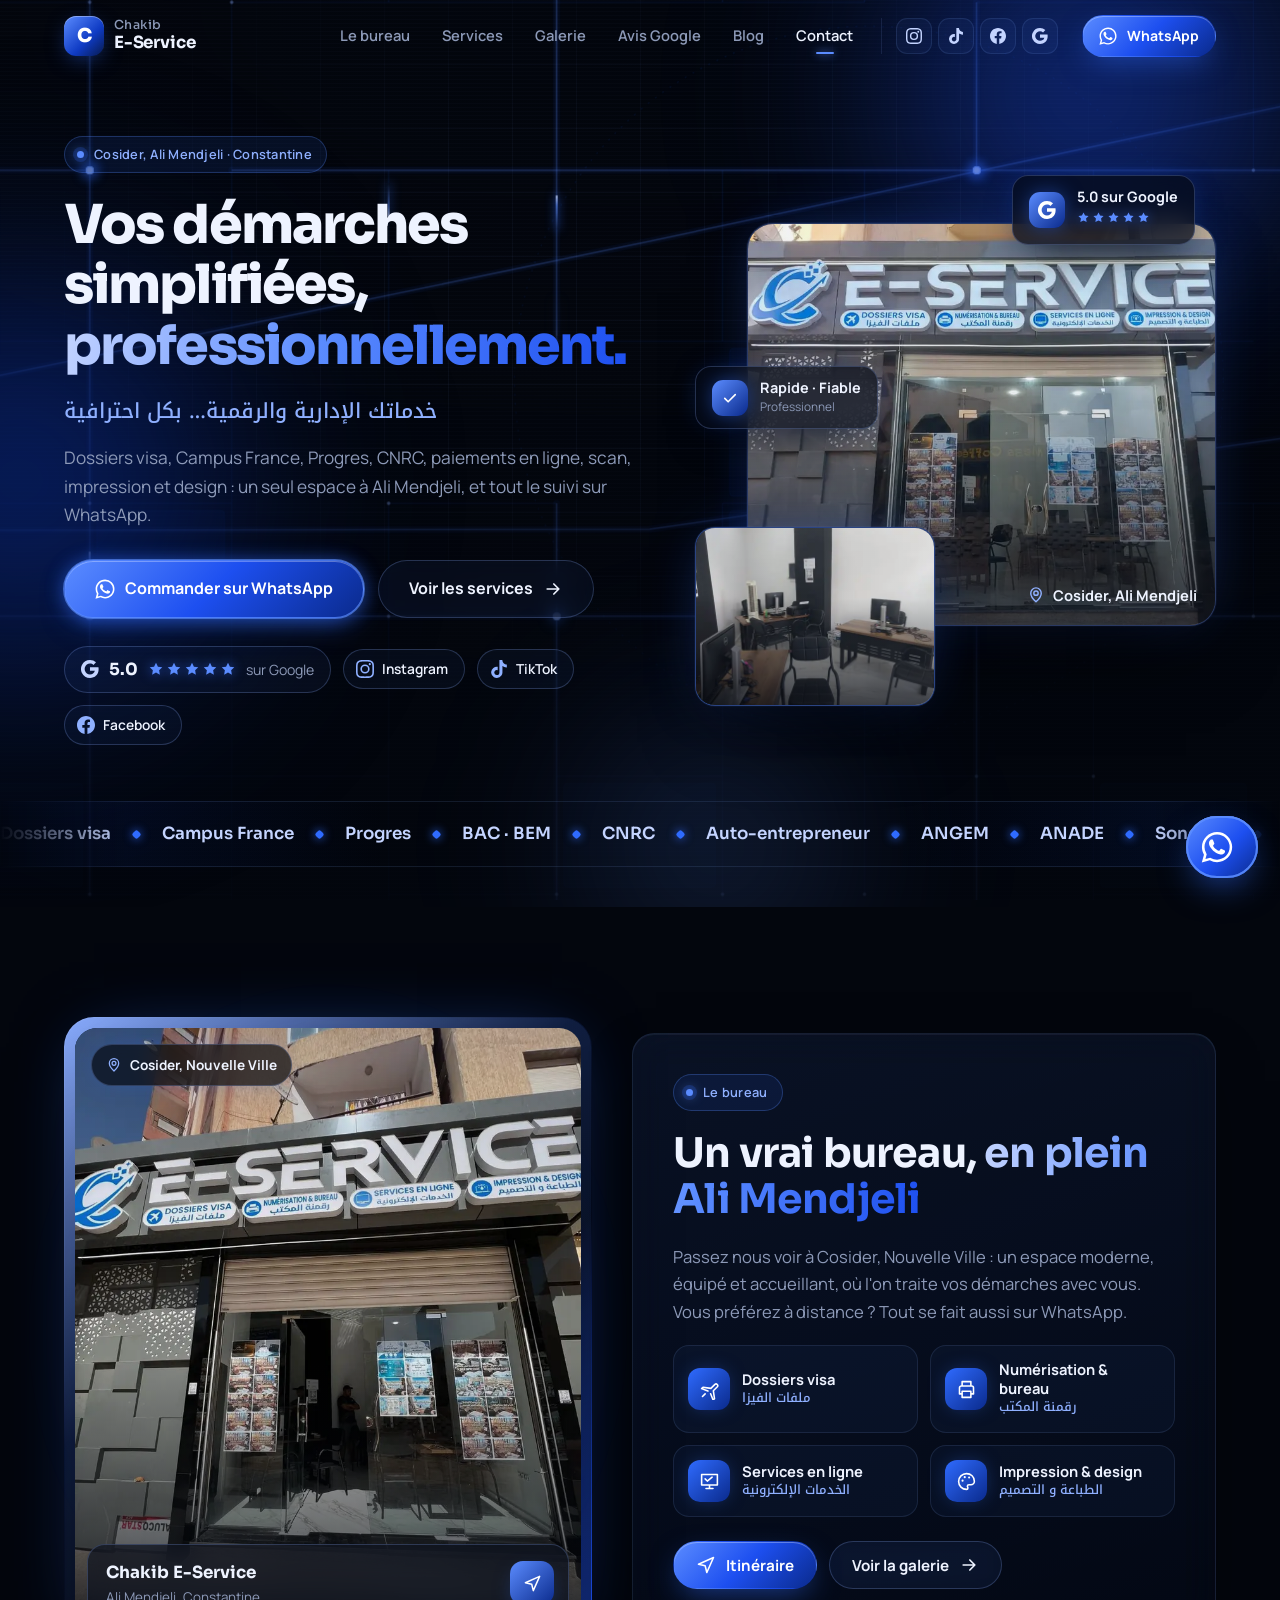
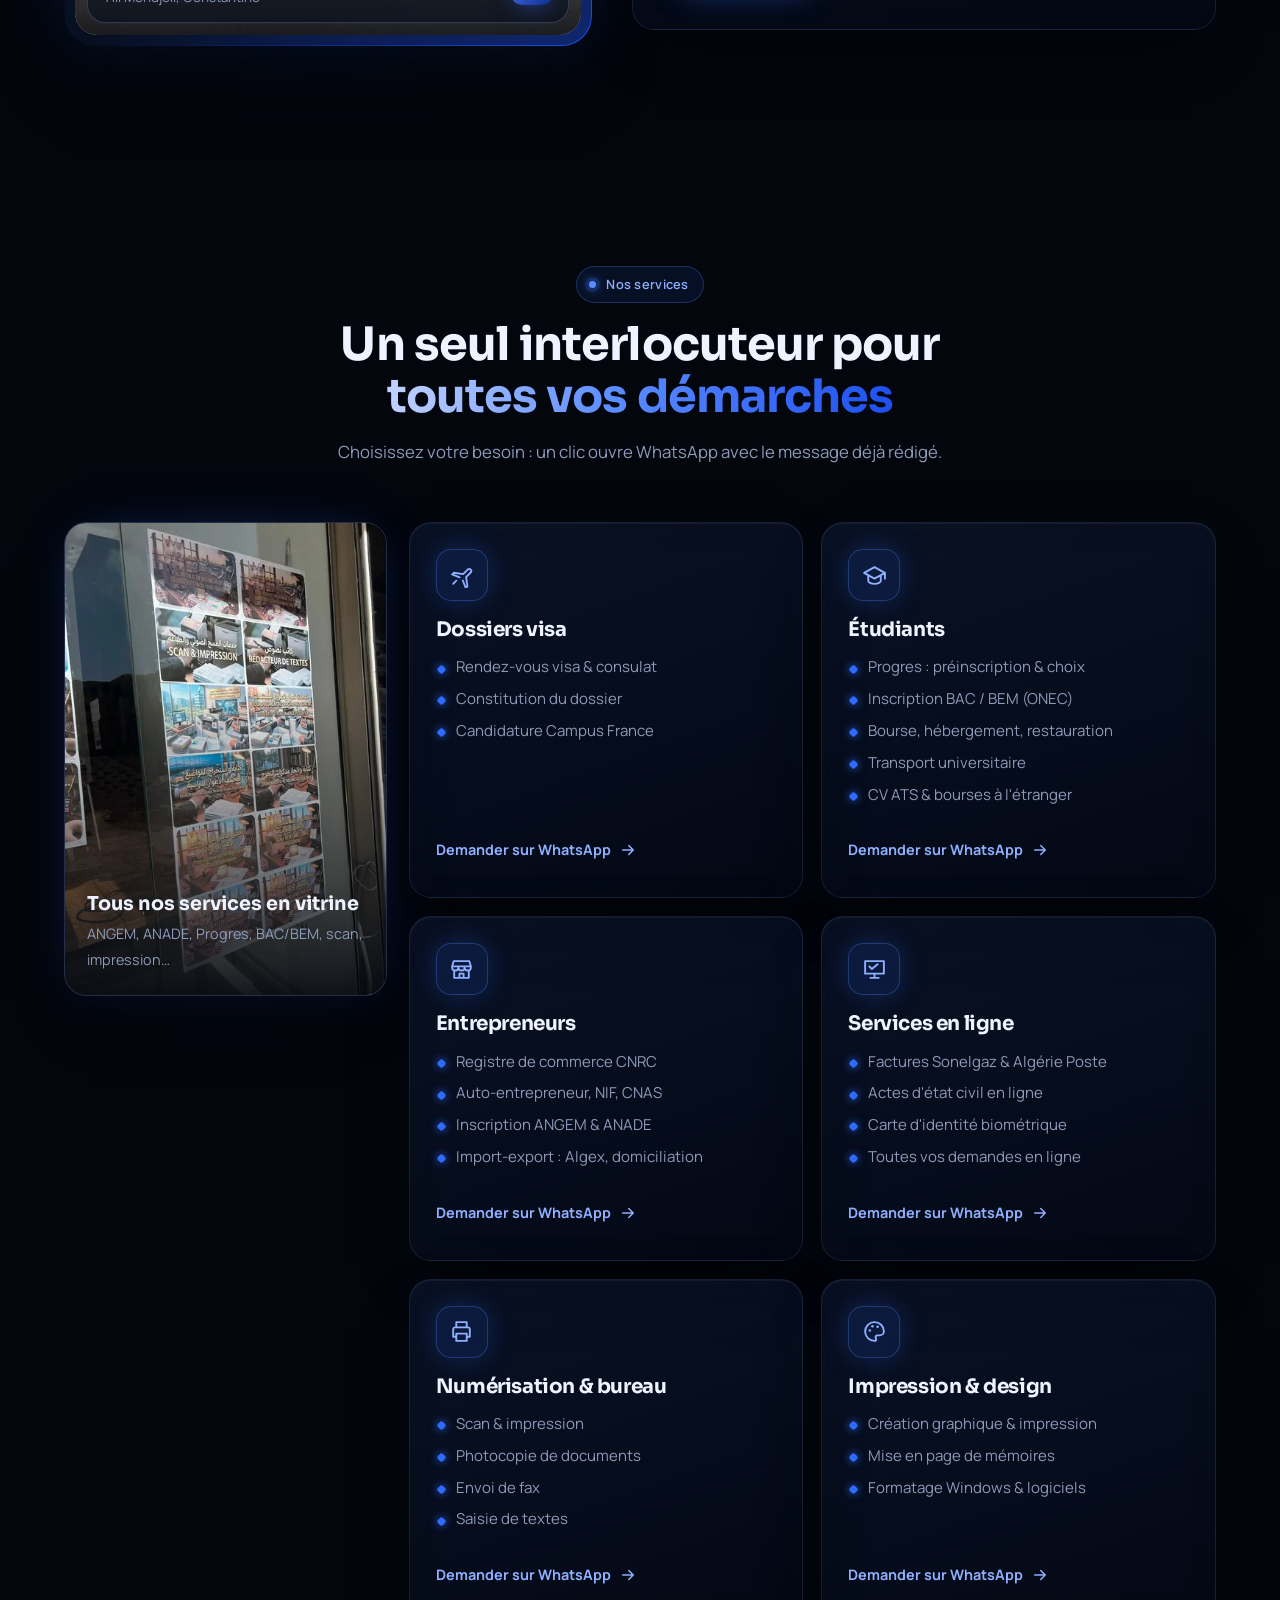
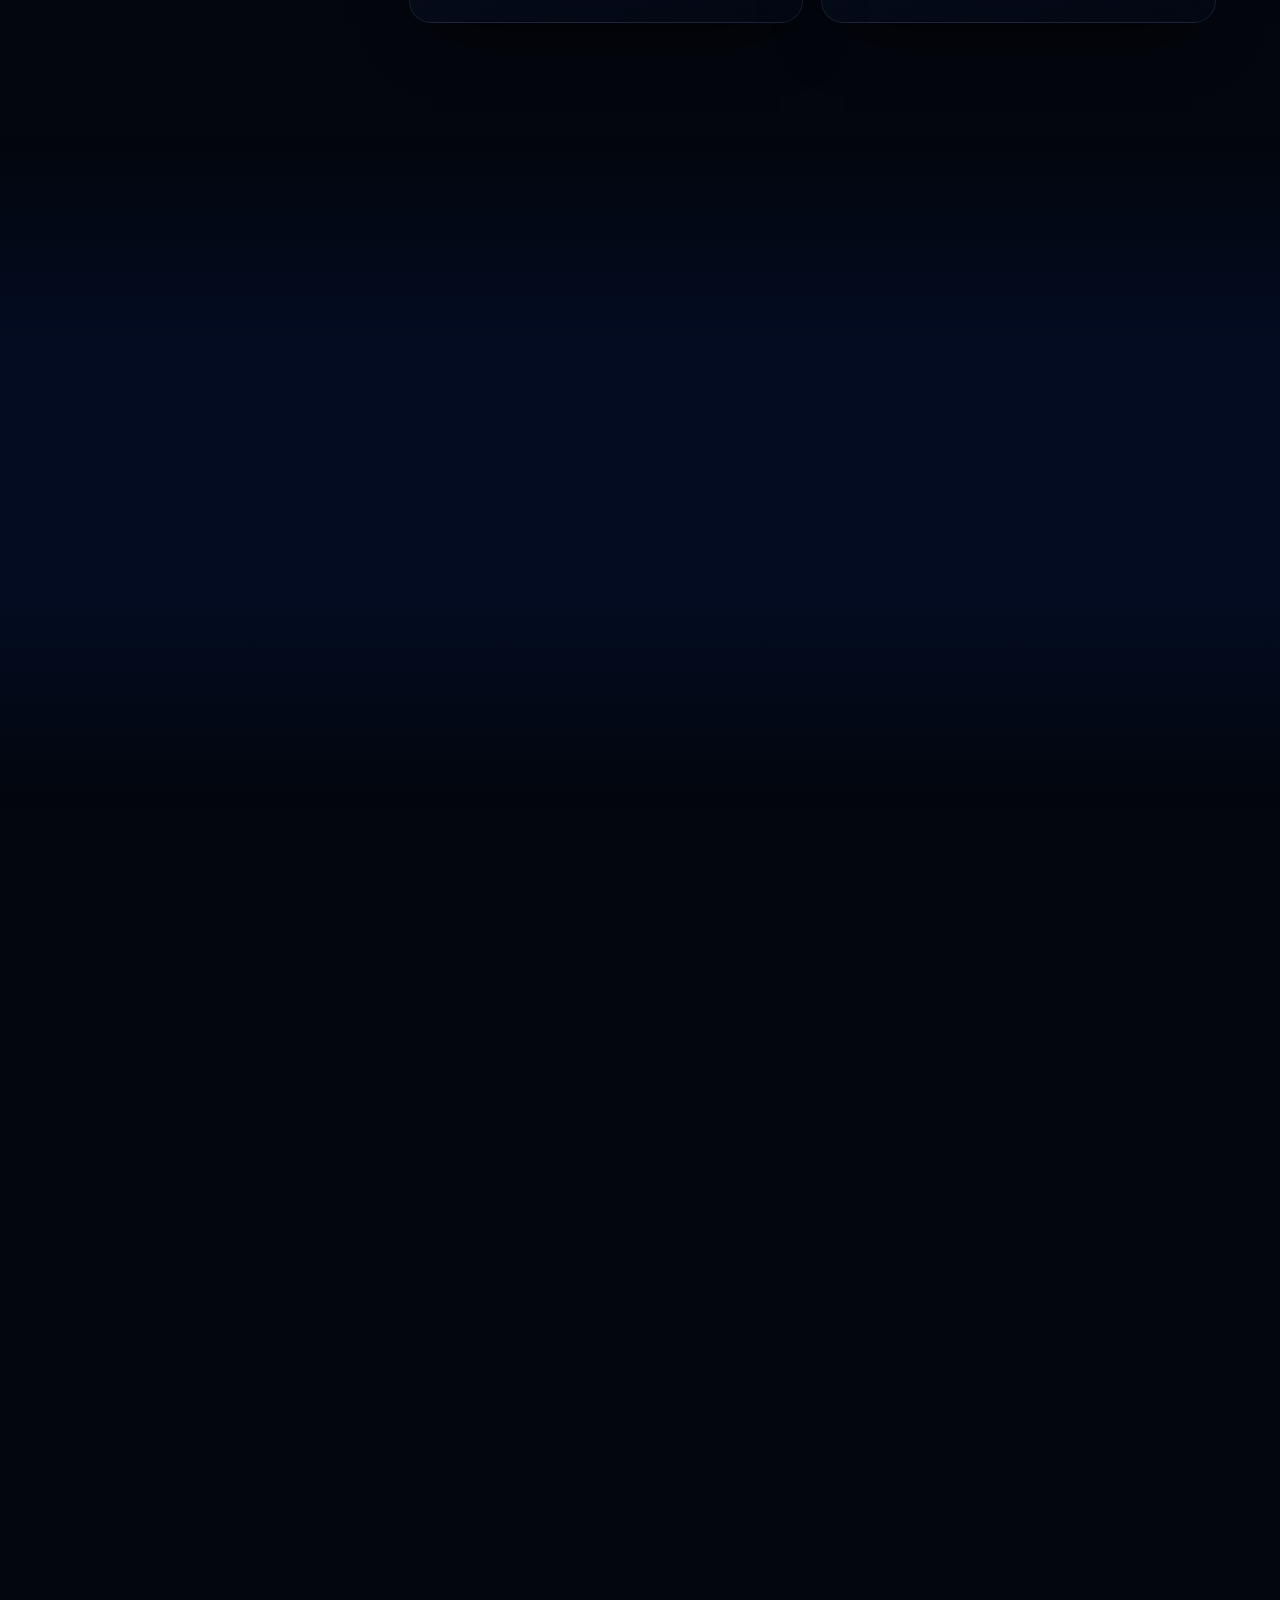
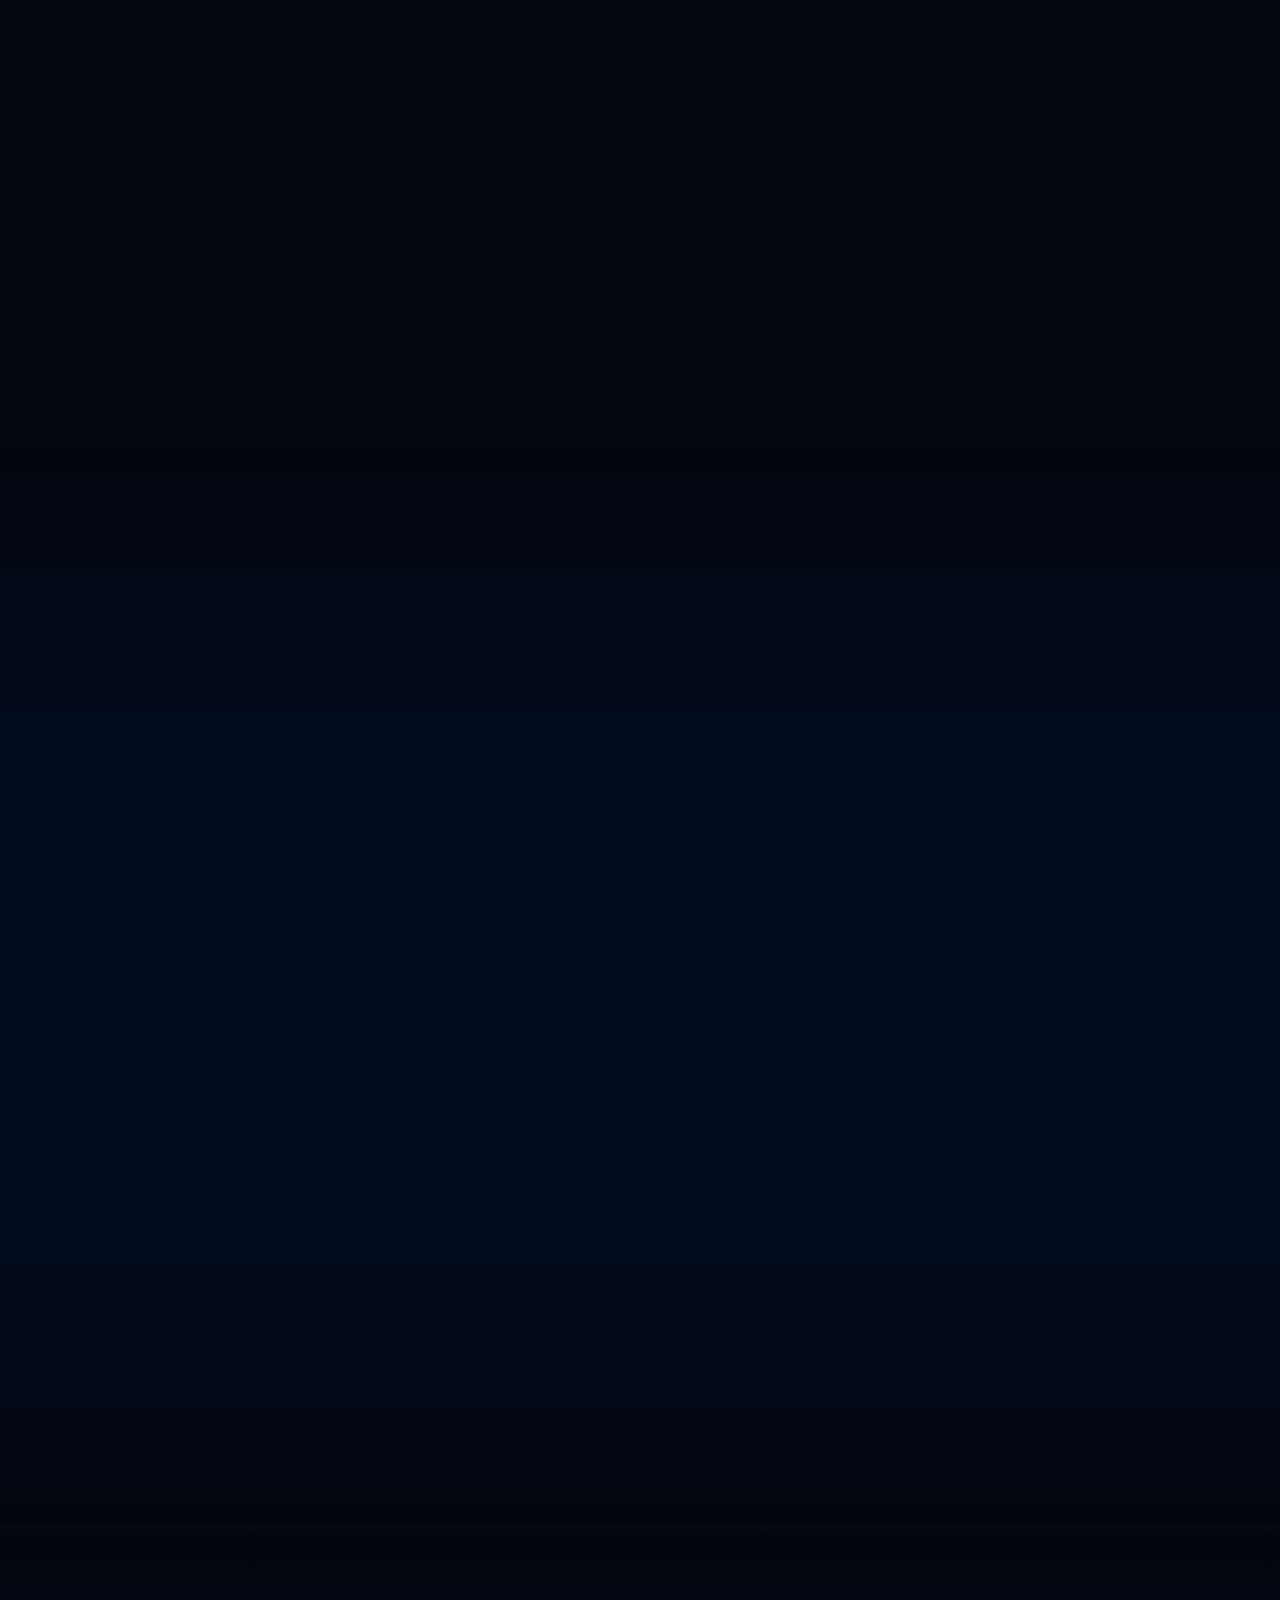
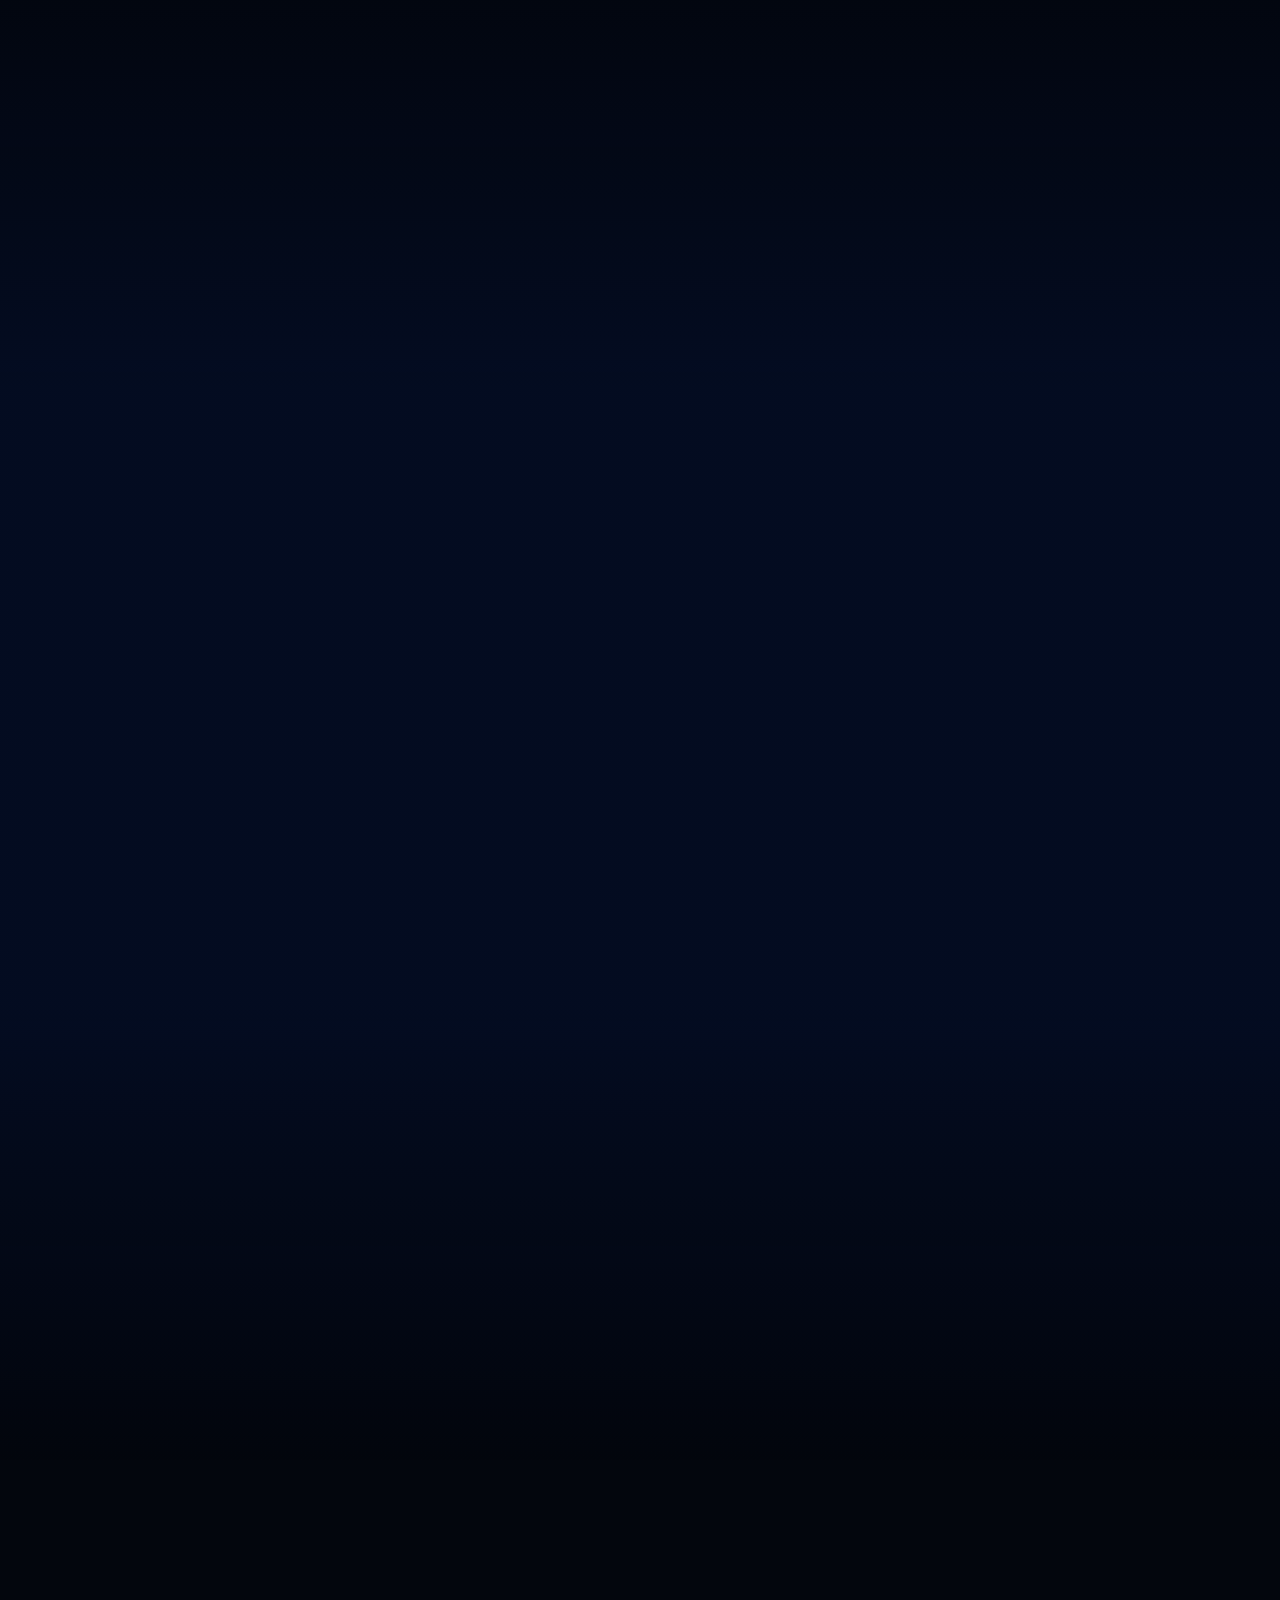
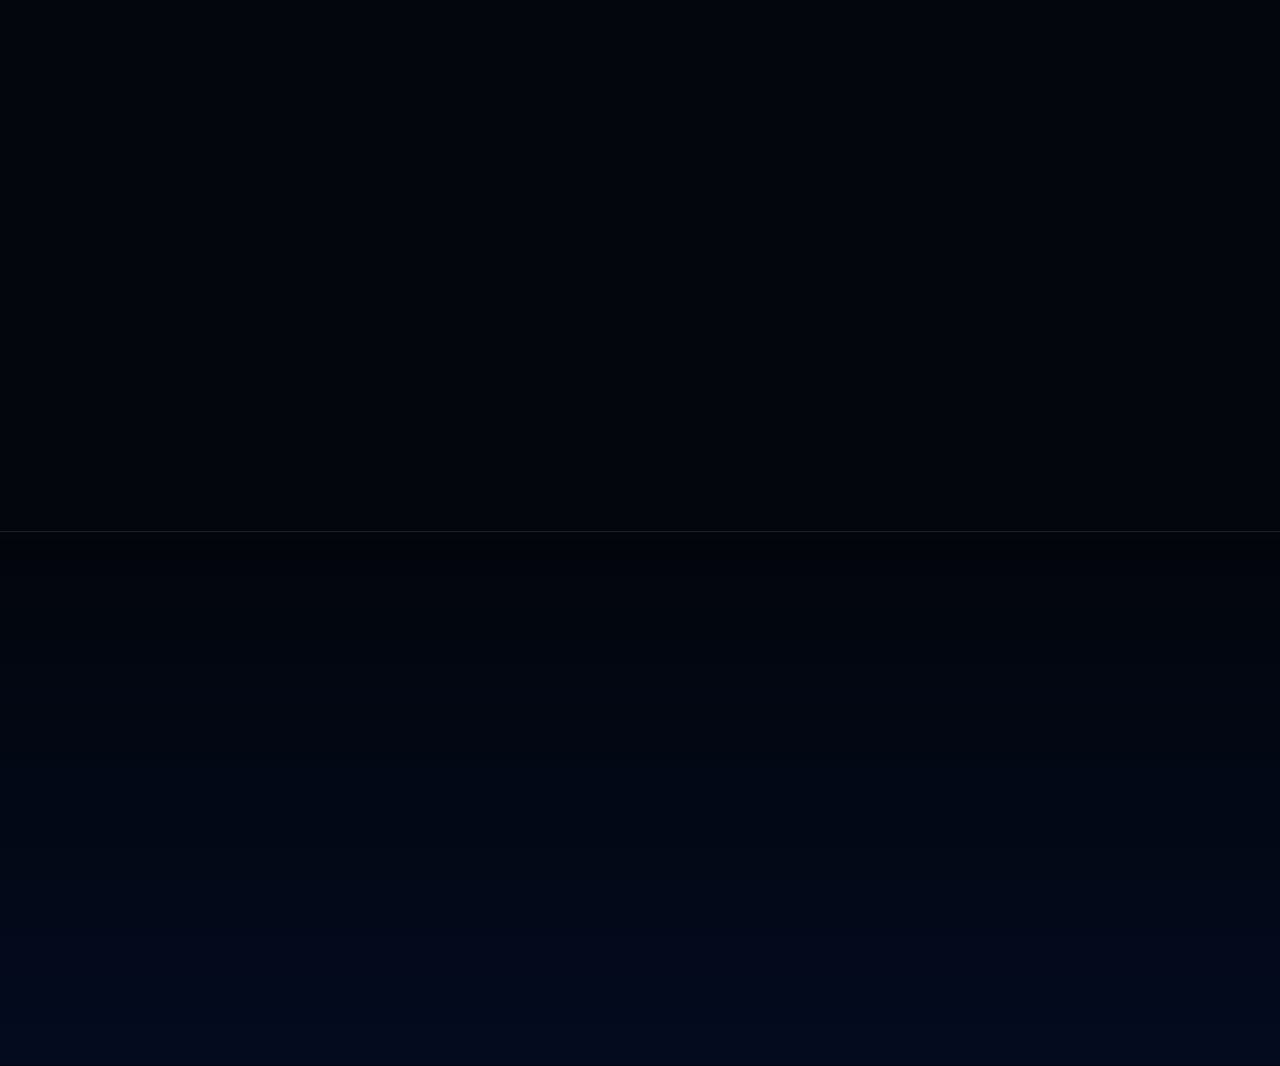
==== commit 236466d3: "Speed up the site: self-hosted fonts, responsive WebP, cheaper rendering - Self-host fonts (latin + " ====
--- a/index.html
+++ b/index.html
@@ -31,11 +31,51 @@
   <meta name="twitter:image" content="https://chakibeservice.netlify.app/images/facade-e-service-ali-mendjeli.jpg">
   <link rel="icon" href="data:image/svg+xml,%3Csvg%20xmlns%3D%22http%3A//www.w3.org/2000/svg%22%20viewBox%3D%220%200%2064%2064%22%3E%3Cdefs%3E%3ClinearGradient%20id%3D%22g%22%20x1%3D%220%22%20y1%3D%220%22%20x2%3D%221%22%20y2%3D%221%22%3E%3Cstop%20offset%3D%220%22%20stop-color%3D%22%233b82ff%22/%3E%3Cstop%20offset%3D%221%22%20stop-color%3D%22%230a2a8c%22/%3E%3C/linearGradient%3E%3C/defs%3E%3Crect%20width%3D%2264%22%20height%3D%2264%22%20rx%3D%2216%22%20fill%3D%22url(%23g)%22/%3E%3Ctext%20x%3D%2232%22%20y%3D%2245%22%20font-family%3D%22Arial%2C%20sans-serif%22%20font-size%3D%2238%22%20font-weight%3D%22800%22%20text-anchor%3D%22middle%22%20fill%3D%22%23ffffff%22%3EC%3C/text%3E%3C/svg%3E" type="image/svg+xml">
   <link rel="apple-touch-icon" href="images/apple-touch-icon.png">
-  <link rel="preload" as="image" href="images/facade-e-service-ali-mendjeli.jpg">
-  <link rel="preconnect" href="https://fonts.googleapis.com">
-  <link rel="preconnect" href="https://fonts.gstatic.com" crossorigin>
-  <link href="https://fonts.googleapis.com/css2?family=Manrope:wght@400;500;600;700&family=Sora:wght@500;600;700;800&family=Noto+Kufi+Arabic:wght@500;700&display=swap" rel="stylesheet">
+  <link rel="preload" as="image" type="image/webp" imagesrcset="images/facade-e-service-ali-mendjeli-480.webp 480w, images/facade-e-service-ali-mendjeli-800.webp 800w, images/facade-e-service-ali-mendjeli-1200.webp 1200w" imagesizes="(max-width: 960px) 92vw, 520px" fetchpriority="high">
+  <link rel="preload" as="font" type="font/woff2" href="assets/fonts/sora-latin-500-800.woff2" crossorigin>
+  <link rel="preload" as="font" type="font/woff2" href="assets/fonts/manrope-latin-400-700.woff2" crossorigin>
 <style>
+/* Self-hosted fonts (latin + arabic subsets only, font-display: swap) */
+/* Manrope – latin */
+@font-face {
+  font-family: 'Manrope';
+  font-style: normal;
+  font-weight: 400 700;
+  font-display: swap;
+  src: url(assets/fonts/manrope-latin-400-700.woff2) format('woff2');
+  unicode-range: U+0000-00FF, U+0131, U+0152-0153, U+02BB-02BC, U+02C6, U+02DA, U+02DC, U+0304, U+0308, U+0329, U+2000-206F, U+20AC, U+2122, U+2191, U+2193, U+2212, U+2215, U+FEFF, U+FFFD;
+}
+
+/* Sora – latin */
+@font-face {
+  font-family: 'Sora';
+  font-style: normal;
+  font-weight: 500 800;
+  font-display: swap;
+  src: url(assets/fonts/sora-latin-500-800.woff2) format('woff2');
+  unicode-range: U+0000-00FF, U+0131, U+0152-0153, U+02BB-02BC, U+02C6, U+02DA, U+02DC, U+0304, U+0308, U+0329, U+2000-206F, U+20AC, U+2122, U+2191, U+2193, U+2212, U+2215, U+FEFF, U+FFFD;
+}
+
+/* Noto Kufi Arabic – arabic */
+@font-face {
+  font-family: 'Noto Kufi Arabic';
+  font-style: normal;
+  font-weight: 500 700;
+  font-display: swap;
+  src: url(assets/fonts/noto-kufi-arabic-arabic-500-700.woff2) format('woff2');
+  unicode-range: U+0600-06FF, U+0750-077F, U+0870-0891, U+0897-08E1, U+08E3-08FF, U+200C-200E, U+2010-2011, U+204F, U+2E41, U+FB50-FDFF, U+FE70-FE74, U+FE76-FEFC, U+102E0-102FB, U+10E60-10E7E, U+10EC2-10EC7, U+10EC9-10EEE, U+10EF0-10EFF, U+1EE00-1EE03, U+1EE05-1EE1F, U+1EE21-1EE22, U+1EE24, U+1EE27, U+1EE29-1EE32, U+1EE34-1EE37, U+1EE39, U+1EE3B, U+1EE42, U+1EE47, U+1EE49, U+1EE4B, U+1EE4D-1EE4F, U+1EE51-1EE52, U+1EE54, U+1EE57, U+1EE59, U+1EE5B, U+1EE5D, U+1EE5F, U+1EE61-1EE62, U+1EE64, U+1EE67-1EE6A, U+1EE6C-1EE72, U+1EE74-1EE77, U+1EE79-1EE7C, U+1EE7E, U+1EE80-1EE89, U+1EE8B-1EE9B, U+1EEA1-1EEA3, U+1EEA5-1EEA9, U+1EEAB-1EEBB, U+1EEF0-1EEF1;
+}
+
+/* Noto Kufi Arabic – latin */
+@font-face {
+  font-family: 'Noto Kufi Arabic';
+  font-style: normal;
+  font-weight: 500 700;
+  font-display: swap;
+  src: url(assets/fonts/noto-kufi-arabic-latin-500-700.woff2) format('woff2');
+  unicode-range: U+0000-00FF, U+0131, U+0152-0153, U+02BB-02BC, U+02C6, U+02DA, U+02DC, U+0304, U+0308, U+0329, U+2000-206F, U+20AC, U+2122, U+2191, U+2193, U+2212, U+2215, U+FEFF, U+FFFD;
+}
+
 /* =========================================================
    Chakib E-Service — palette: black + deep blue ONLY
    1. Tokens   2. Base      3. Buttons & icons  4. Header
@@ -169,8 +209,8 @@
 .btn--ghost { color: var(--text); background: rgba(91,140,255,.06); border-color: var(--border-strong); backdrop-filter: blur(10px); -webkit-backdrop-filter: blur(10px); }
 .btn--ghost:hover { background: rgba(91,140,255,.14); border-color: rgba(91,140,255,.6); transform: translateY(-3px); box-shadow: 0 12px 30px -12px var(--glow); }
 .btn--ghost:hover .btn__icon { transform: translateX(3px); }
-.btn--pulse::before { content: ""; position: absolute; inset: 0; border-radius: inherit; z-index: -2; animation: pulse 2.2s infinite; }
-@keyframes pulse { 0% { box-shadow: 0 0 0 0 rgba(47,107,255,.6); } 70% { box-shadow: 0 0 0 18px rgba(47,107,255,0); } 100% { box-shadow: 0 0 0 0 rgba(47,107,255,0); } }
+.btn--pulse::before { content: ""; position: absolute; inset: -2px; border-radius: inherit; z-index: -2; border: 2px solid rgba(91,140,255,.7); box-shadow: 0 0 18px rgba(47,107,255,.45); pointer-events: none; animation: pulse 2.2s cubic-bezier(.2,.6,.3,1) infinite; will-change: transform, opacity; }
+@keyframes pulse { 0% { transform: scale(1); opacity: .85; } 75%, 100% { transform: scale(1.08, 1.55); opacity: 0; } }
 
 .soc-icon {
   position: relative; display: grid; place-items: center; width: 42px; height: 42px; border-radius: 13px;
@@ -693,6 +733,20 @@
   .rating-hero__actions .btn { width: 100%; }
   .faq__item summary { padding: 16px 18px; font-size: .98rem; }
   .faq__a { padding: 0 18px 18px; }
+}
+
+/* 18. Performance ------------------------------------------ */
+picture { display: contents; }
+/* skip layout/paint of off-screen sections until they approach the viewport */
+main > section:not(.hero), .footer { content-visibility: auto; contain-intrinsic-size: auto 900px; }
+/* touch devices / small screens: same look, cheaper effects (no live backdrop blur, no blur-in) */
+@media (hover: none), (max-width: 960px) {
+  .reveal { filter: none; }
+  .glass, .bureau-frame, .bureau-caption, .bureau-chip, .float-badge, .ph__zoom, .gbp-map__chip, .btn--ghost, .soc-pill, .fab-tip {
+    -webkit-backdrop-filter: none; backdrop-filter: none; }
+  .glass { background: linear-gradient(160deg, rgba(16,30,66,.88), rgba(6,12,26,.86)); }
+  .bureau-caption, .bureau-chip, .float-badge, .fab-tip, .gbp-map__chip { background: rgba(6,12,26,.9); }
+  .orb { animation: none; }
 }
 </style>
   <script type="application/ld+json">
@@ -1122,11 +1176,11 @@
 
         <div class="hero__visual reveal" style="--d:160ms">
           <figure class="photo-card photo-card--main tilt">
-            <img src="images/facade-e-service-ali-mendjeli.jpg" alt="Façade de Chakib E-Service à Cosider, Nouvelle Ville, Ali Mendjeli : dossiers visa, numérisation, services en ligne, impression et design" width="1280" height="960" fetchpriority="high">
+            <picture><source type="image/webp" srcset="images/facade-e-service-ali-mendjeli-480.webp 480w, images/facade-e-service-ali-mendjeli-800.webp 800w, images/facade-e-service-ali-mendjeli-1200.webp 1200w" sizes="(max-width: 960px) 92vw, 520px"><img src="images/facade-e-service-ali-mendjeli.jpg" alt="Façade de Chakib E-Service à Cosider, Nouvelle Ville, Ali Mendjeli : dossiers visa, numérisation, services en ligne, impression et design" width="1280" height="960" fetchpriority="high"></picture>
             <figcaption class="photo-card__label"><svg><use href="#i-pin"/></svg>Cosider, Ali Mendjeli</figcaption>
           </figure>
           <figure class="photo-card photo-card--sub">
-            <img src="images/espace-bureau-interieur.jpg" alt="Espace de travail intérieur de Chakib E-Service avec postes informatiques" width="1280" height="960" loading="lazy">
+            <picture><source type="image/webp" srcset="images/espace-bureau-interieur-480.webp 480w, images/espace-bureau-interieur-800.webp 800w, images/espace-bureau-interieur-1200.webp 1200w" sizes="(max-width: 600px) 46vw, 260px"><img src="images/espace-bureau-interieur.jpg" alt="Espace de travail intérieur de Chakib E-Service avec postes informatiques" width="1280" height="960" loading="lazy"></picture>
           </figure>
           <a class="float-badge float-badge--rating" href="#avis">
             <span class="float-badge__icon"><svg><use href="#i-google"/></svg></span>
@@ -1149,7 +1203,7 @@
       <div class="container bureau">
         <figure class="bureau-frame reveal">
           <div class="bureau-frame__inner">
-            <img src="images/boutique-e-service-entree.jpg" alt="Devanture de Chakib E-Service à Cosider, Nouvelle Ville, Ali Mendjeli : dossiers visa, numérisation et bureau, services en ligne, impression et design" width="1050" height="1400" loading="lazy" decoding="async">
+            <picture><source type="image/webp" srcset="images/boutique-e-service-entree-480.webp 480w, images/boutique-e-service-entree-800.webp 800w, images/boutique-e-service-entree-1050.webp 1050w" sizes="(max-width: 960px) 92vw, 540px"><img src="images/boutique-e-service-entree.jpg" alt="Devanture de Chakib E-Service à Cosider, Nouvelle Ville, Ali Mendjeli : dossiers visa, numérisation et bureau, services en ligne, impression et design" width="1050" height="1400" loading="lazy" decoding="async"></picture>
             <span class="bureau-frame__sheen" aria-hidden="true"></span>
           </div>
           <span class="bureau-chip"><svg><use href="#i-pin"/></svg>Cosider, Nouvelle Ville</span>
@@ -1188,7 +1242,7 @@
 
         <div class="services-layout">
           <figure class="services-photo reveal">
-            <img src="images/vitrine-services.jpg" alt="Vitrine de Chakib E-Service présentant les services : ANGEM, ANADE, scan et impression, rédaction, Progres, BAC/BEM, bourse universitaire" width="1050" height="1400" loading="lazy">
+            <picture><source type="image/webp" srcset="images/vitrine-services-480.webp 480w, images/vitrine-services-800.webp 800w, images/vitrine-services-1050.webp 1050w" sizes="(max-width: 1100px) 92vw, 300px"><img src="images/vitrine-services.jpg" alt="Vitrine de Chakib E-Service présentant les services : ANGEM, ANADE, scan et impression, rédaction, Progres, BAC/BEM, bourse universitaire" width="1050" height="1400" loading="lazy"></picture>
             <figcaption><b>Tous nos services en vitrine</b><span>ANGEM, ANADE, Progres, BAC/BEM, scan, impression…</span></figcaption>
           </figure>
           <div class="services" data-stagger>
@@ -1258,27 +1312,27 @@
         </header>
         <div class="gallery" data-stagger>
           <button class="ph ph--a reveal" type="button" data-caption="Notre local · Cosider, Nouvelle Ville, Ali Mendjeli" aria-label="Agrandir : Notre local">
-            <img src="images/facade-e-service-ali-mendjeli.jpg" alt="Façade de Chakib E-Service à Cosider, Ali Mendjeli" width="1280" height="960" loading="lazy" decoding="async">
+            <picture><source type="image/webp" srcset="images/facade-e-service-ali-mendjeli-480.webp 480w, images/facade-e-service-ali-mendjeli-800.webp 800w, images/facade-e-service-ali-mendjeli-1200.webp 1200w" sizes="(max-width: 960px) 92vw, 600px"><img src="images/facade-e-service-ali-mendjeli.jpg" alt="Façade de Chakib E-Service à Cosider, Ali Mendjeli" width="1280" height="960" loading="lazy" decoding="async"></picture>
             <span class="ph__cap">Notre local<small>Cosider, Nouvelle Ville, Ali Mendjeli</small></span>
             <span class="ph__zoom" aria-hidden="true"><svg viewBox="0 0 24 24"><path fill="none" stroke="currentColor" stroke-width="2" stroke-linecap="round" d="M15 3h6v6M9 21H3v-6M21 3l-7 7M3 21l7-7"/></svg></span>
           </button>
           <button class="ph ph--b reveal" type="button" data-caption="L'entrée · Accueil sans rendez-vous" aria-label="Agrandir : L'entrée">
-            <img src="images/boutique-e-service-entree.jpg" alt="Entrée vitrée de Chakib E-Service avec affiches des services" width="1050" height="1400" loading="lazy" decoding="async">
+            <picture><source type="image/webp" srcset="images/boutique-e-service-entree-480.webp 480w, images/boutique-e-service-entree-800.webp 800w, images/boutique-e-service-entree-1050.webp 1050w" sizes="(max-width: 960px) 46vw, 290px"><img src="images/boutique-e-service-entree.jpg" alt="Entrée vitrée de Chakib E-Service avec affiches des services" width="1050" height="1400" loading="lazy" decoding="async"></picture>
             <span class="ph__cap">L'entrée<small>Accueil sans rendez-vous</small></span>
             <span class="ph__zoom" aria-hidden="true"><svg viewBox="0 0 24 24"><path fill="none" stroke="currentColor" stroke-width="2" stroke-linecap="round" d="M15 3h6v6M9 21H3v-6M21 3l-7 7M3 21l7-7"/></svg></span>
           </button>
           <button class="ph ph--c reveal" type="button" data-caption="Nos services en vitrine · Progres, BAC/BEM, ANGEM, ANADE…" aria-label="Agrandir : Nos services en vitrine">
-            <img src="images/vitrine-services.jpg" alt="Affiches des services en vitrine : Progres, BAC, ANGEM, ANADE, scan et impression" width="1050" height="1400" loading="lazy" decoding="async">
+            <picture><source type="image/webp" srcset="images/vitrine-services-480.webp 480w, images/vitrine-services-800.webp 800w, images/vitrine-services-1050.webp 1050w" sizes="(max-width: 960px) 46vw, 290px"><img src="images/vitrine-services.jpg" alt="Affiches des services en vitrine : Progres, BAC, ANGEM, ANADE, scan et impression" width="1050" height="1400" loading="lazy" decoding="async"></picture>
             <span class="ph__cap">Nos services en vitrine<small>Progres, BAC/BEM, ANGEM, ANADE…</small></span>
             <span class="ph__zoom" aria-hidden="true"><svg viewBox="0 0 24 24"><path fill="none" stroke="currentColor" stroke-width="2" stroke-linecap="round" d="M15 3h6v6M9 21H3v-6M21 3l-7 7M3 21l7-7"/></svg></span>
           </button>
           <button class="ph ph--d reveal" type="button" data-caption="Espace de travail · Postes informatiques &amp; impression" aria-label="Agrandir : Espace de travail">
-            <img src="images/espace-bureau-interieur.jpg" alt="Intérieur de Chakib E-Service : bureaux, postes informatiques et imprimante" width="1280" height="960" loading="lazy" decoding="async">
+            <picture><source type="image/webp" srcset="images/espace-bureau-interieur-480.webp 480w, images/espace-bureau-interieur-800.webp 800w, images/espace-bureau-interieur-1200.webp 1200w" sizes="(max-width: 960px) 92vw, 600px"><img src="images/espace-bureau-interieur.jpg" alt="Intérieur de Chakib E-Service : bureaux, postes informatiques et imprimante" width="1280" height="960" loading="lazy" decoding="async"></picture>
             <span class="ph__cap">Espace de travail<small>Postes informatiques &amp; impression</small></span>
             <span class="ph__zoom" aria-hidden="true"><svg viewBox="0 0 24 24"><path fill="none" stroke="currentColor" stroke-width="2" stroke-linecap="round" d="M15 3h6v6M9 21H3v-6M21 3l-7 7M3 21l7-7"/></svg></span>
           </button>
           <button class="ph ph--e reveal" type="button" data-caption="Un poste de travail · Démarches en ligne au quotidien" aria-label="Agrandir : Un poste de travail">
-            <img src="images/poste-de-travail.jpg" alt="Poste de travail de Chakib E-Service avec la page Facebook à l'écran" width="809" height="1080" loading="lazy" decoding="async">
+            <picture><source type="image/webp" srcset="images/poste-de-travail-480.webp 480w, images/poste-de-travail-800.webp 800w, images/poste-de-travail-809.webp 809w" sizes="(max-width: 960px) 92vw, 600px"><img src="images/poste-de-travail.jpg" alt="Poste de travail de Chakib E-Service avec la page Facebook à l'écran" width="809" height="1080" loading="lazy" decoding="async"></picture>
             <span class="ph__cap">Un poste de travail<small>Démarches en ligne au quotidien</small></span>
             <span class="ph__zoom" aria-hidden="true"><svg viewBox="0 0 24 24"><path fill="none" stroke="currentColor" stroke-width="2" stroke-linecap="round" d="M15 3h6v6M9 21H3v-6M21 3l-7 7M3 21l7-7"/></svg></span>
           </button>
@@ -1514,7 +1568,7 @@
     <section class="section" id="contact" style="padding-top:20px">
       <div class="container">
         <div class="cta-band reveal">
-          <div class="cta-band__bg" aria-hidden="true"><img src="images/espace-bureau-interieur.jpg" alt="" width="1280" height="960" loading="lazy"></div>
+          <div class="cta-band__bg" aria-hidden="true"><picture><source type="image/webp" srcset="images/espace-bureau-interieur-480.webp 480w, images/espace-bureau-interieur-800.webp 800w, images/espace-bureau-interieur-1200.webp 1200w" sizes="(max-width: 960px) 100vw, 1200px"><img src="images/espace-bureau-interieur.jpg" alt="" width="1280" height="960" loading="lazy"></picture></div>
           <div class="cta-band__copy">
             <h2>Un dossier à lancer&nbsp;? <span class="text-gradient">Écrivez-nous maintenant.</span></h2>
             <p lang="ar" dir="rtl" class="cta-band__ar">راسلنا الآن على الواتساب</p>
@@ -1573,7 +1627,7 @@
       <div>
         <h4>Visitez-nous</h4>
         <a class="visit" href="https://www.google.com/maps/dir/?api=1&amp;destination=Chakib%20E-Service%2C%20Cosider%2C%20Nouvelle%20Ville%2C%20Ali%20Mendjeli%2C%20Constantine" target="_blank" rel="noopener">
-          <div class="visit__img"><img src="images/boutique-e-service-entree.jpg" alt="Entrée de Chakib E-Service à Ali Mendjeli" width="1050" height="1400" loading="lazy"></div>
+          <div class="visit__img"><picture><source type="image/webp" srcset="images/boutique-e-service-entree-480.webp 480w, images/boutique-e-service-entree-800.webp 800w, images/boutique-e-service-entree-1050.webp 1050w" sizes="(max-width: 600px) 92vw, 300px"><img src="images/boutique-e-service-entree.jpg" alt="Entrée de Chakib E-Service à Ali Mendjeli" width="1050" height="1400" loading="lazy"></picture></div>
           <div class="visit__body"><b>Chakib E-Service</b><span>Cosider, Ali Mendjeli, El Khroub</span><em><svg><use href="#i-route"/></svg>Itinéraire Google Maps</em></div>
         </a>
       </div>
@@ -1638,7 +1692,12 @@
     bar.style.setProperty('--sp', max > 0 ? (y / max).toFixed(4) : 0);
   };
   onScroll();
-  window.addEventListener('scroll', onScroll, { passive: true });
+  let scrollTick = false;
+  window.addEventListener('scroll', () => {
+    if (scrollTick) return;
+    scrollTick = true;
+    requestAnimationFrame(() => { scrollTick = false; onScroll(); });
+  }, { passive: true });
 
   /* Mobile menu */
   const burger = $('#burger');
@@ -1683,11 +1742,16 @@
   if (finePointer && !reduceMotion) {
     /* Cursor-follow glow on cards */
     $$('.glow-card').forEach((card) => {
+      let pending = null;
       card.addEventListener('pointermove', (e) => {
-        const r = card.getBoundingClientRect();
-        card.style.setProperty('--mx', `${e.clientX - r.left}px`);
-        card.style.setProperty('--my', `${e.clientY - r.top}px`);
-      });
+        if (!pending) requestAnimationFrame(() => {
+          const r = card.getBoundingClientRect();
+          card.style.setProperty('--mx', `${pending.x - r.left}px`);
+          card.style.setProperty('--my', `${pending.y - r.top}px`);
+          pending = null;
+        });
+        pending = { x: e.clientX, y: e.clientY };
+      }, { passive: true });
     });
     /* 3D tilt on hero photo */
     const tilt = $('.tilt');
@@ -1717,7 +1781,7 @@
   const show = (i) => {
     current = (i + items.length) % items.length;
     const img = $('img', items[current]);
-    $('img', lb).src = img.currentSrc || img.src;
+    $('img', lb).src = img.getAttribute('src');
     $('img', lb).alt = img.alt;
     $('.lightbox__cap', lb).textContent = items[current].dataset.caption || '';
   };
@@ -1866,7 +1930,8 @@
       // light "cars" travelling along the roads
       cars = [];
       if (!reduceMotion) {
-        const n = small ? 6 : 12;
+        const lowEnd = (navigator.hardwareConcurrency || 8) <= 4;
+        const n = small || lowEnd ? 6 : 12;
         const majors = roads.filter((r) => r.major && r.total > 200), all = roads.filter((r) => r.total > 160);
         for (let i = 0; i < n; i++) {
           const el = document.createElement('span');
@@ -1901,9 +1966,12 @@
       car.el.style.opacity = Math.min(1, car.d / 60, (r.total - car.d) / 60).toFixed(2);
     };
 
+    let prevT = 0;
     const frame = (t) => {
       raf = requestAnimationFrame(frame);
-      const dt = last ? Math.min((t - last) / 1000, 0.05) : 0.016;
+      if (t - prevT < 32) return; // ~30 fps is plenty for slow drifting traffic
+      prevT = t;
+      const dt = last ? Math.min((t - last) / 1000, 0.1) : 0.033;
       last = t;
       for (const car of cars) {
         car.d += car.v * dt;
@@ -1919,9 +1987,16 @@
     const start = () => { if (!raf && !reduceMotion) { last = 0; raf = requestAnimationFrame(frame); } };
     const stop = () => { cancelAnimationFrame(raf); raf = 0; };
 
-    build();
-    host.classList.add('is-ready');
-    start();
+    const saveData = navigator.connection && navigator.connection.saveData;
+    const init = () => {
+      build();
+      host.classList.add('is-ready');
+      if (!saveData) start();
+    };
+    // build the map only after the page has loaded and the browser is idle, so it never delays first paint
+    const whenIdle = (fn) => ('requestIdleCallback' in window ? requestIdleCallback(fn, { timeout: 1500 }) : setTimeout(fn, 300));
+    if (document.readyState === 'complete') whenIdle(init);
+    else window.addEventListener('load', () => whenIdle(init), { once: true });
 
     let lw = window.innerWidth, lh = window.innerHeight, rt;
     window.addEventListener('resize', () => {
@@ -1929,11 +2004,11 @@
       rt = setTimeout(() => {
         // ignore small height changes (mobile address bar) to avoid needless rebuilds
         if (Math.abs(window.innerWidth - lw) > 60 || Math.abs(window.innerHeight - lh) > 160) {
-          lw = window.innerWidth; lh = window.innerHeight; build();
+          lw = window.innerWidth; lh = window.innerHeight; if (host.classList.contains('is-ready')) build();
         }
       }, 200);
     });
-    document.addEventListener('visibilitychange', () => (document.hidden ? stop() : start()));
+    document.addEventListener('visibilitychange', () => (document.hidden || saveData ? stop() : start()));
     if (finePointer) {
       window.addEventListener('pointermove', (e) => {
         par.tx = (e.clientX / window.innerWidth - 0.5) * -24;
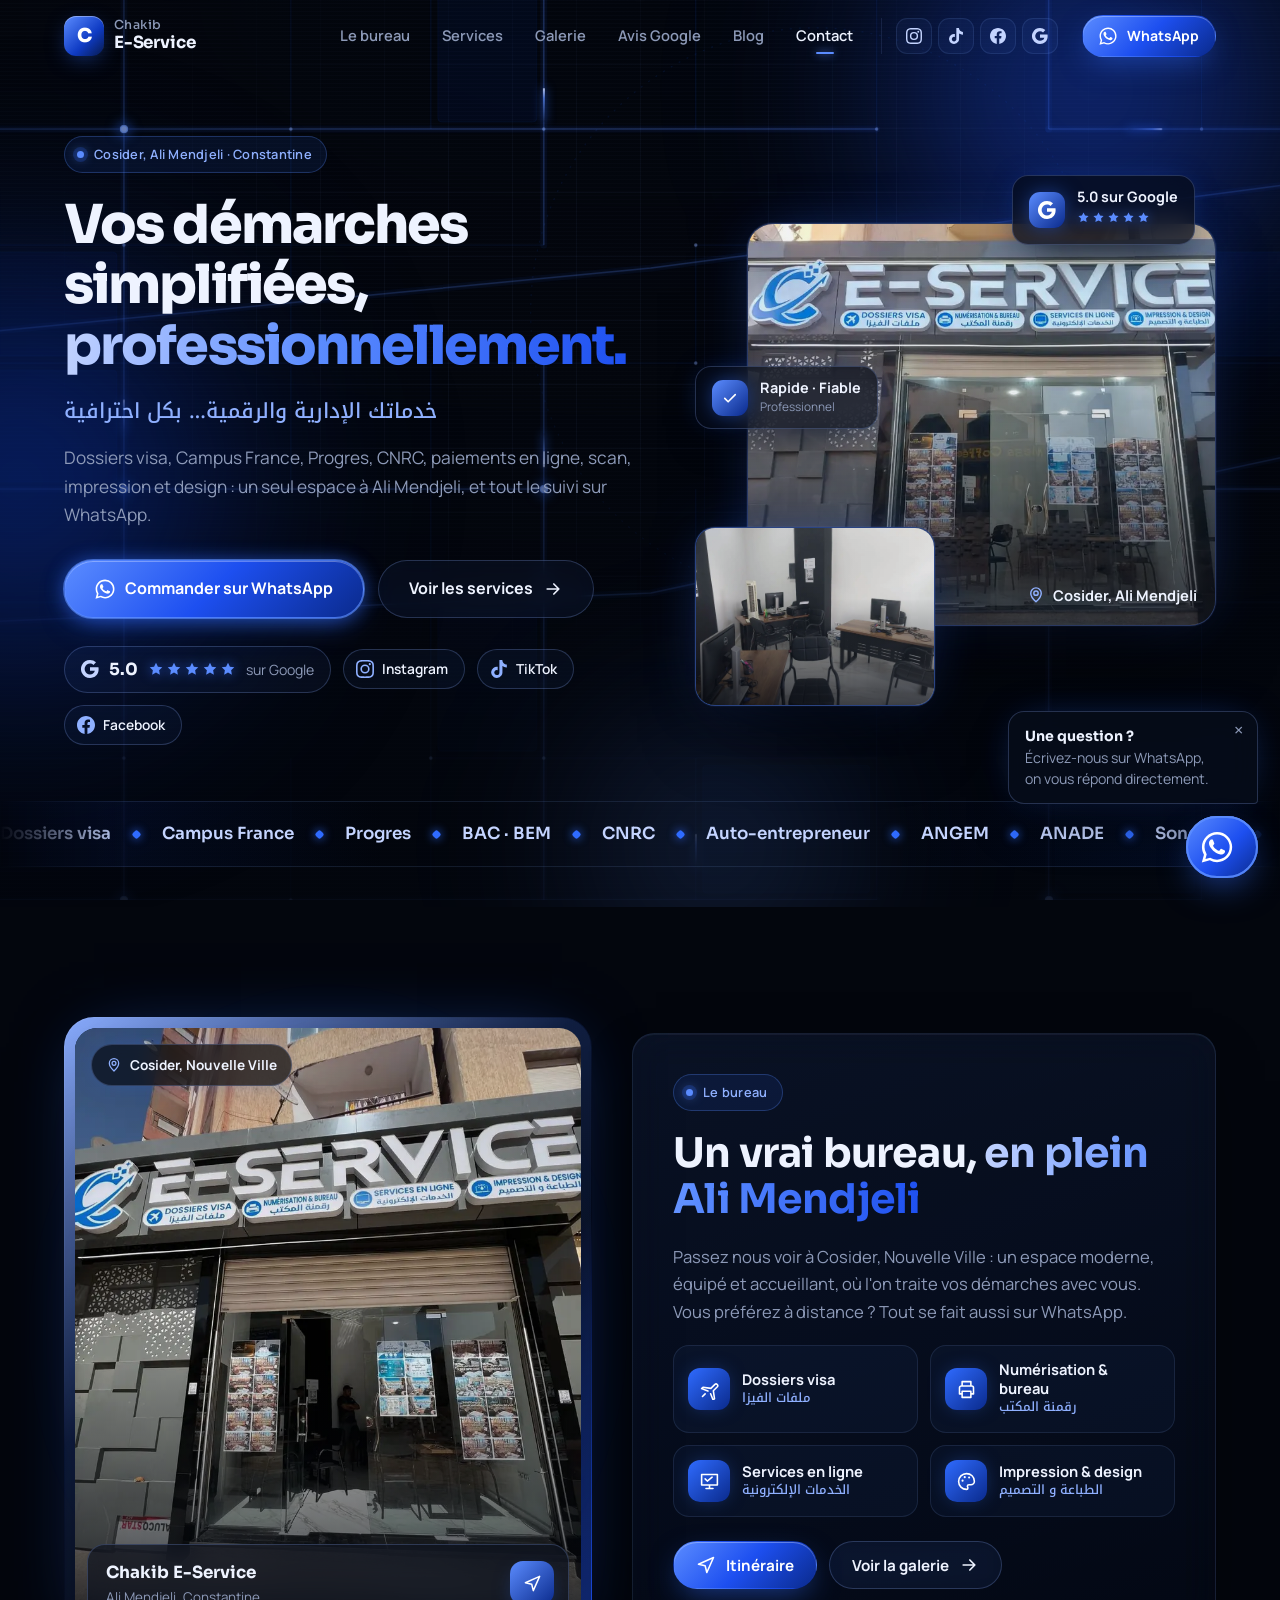
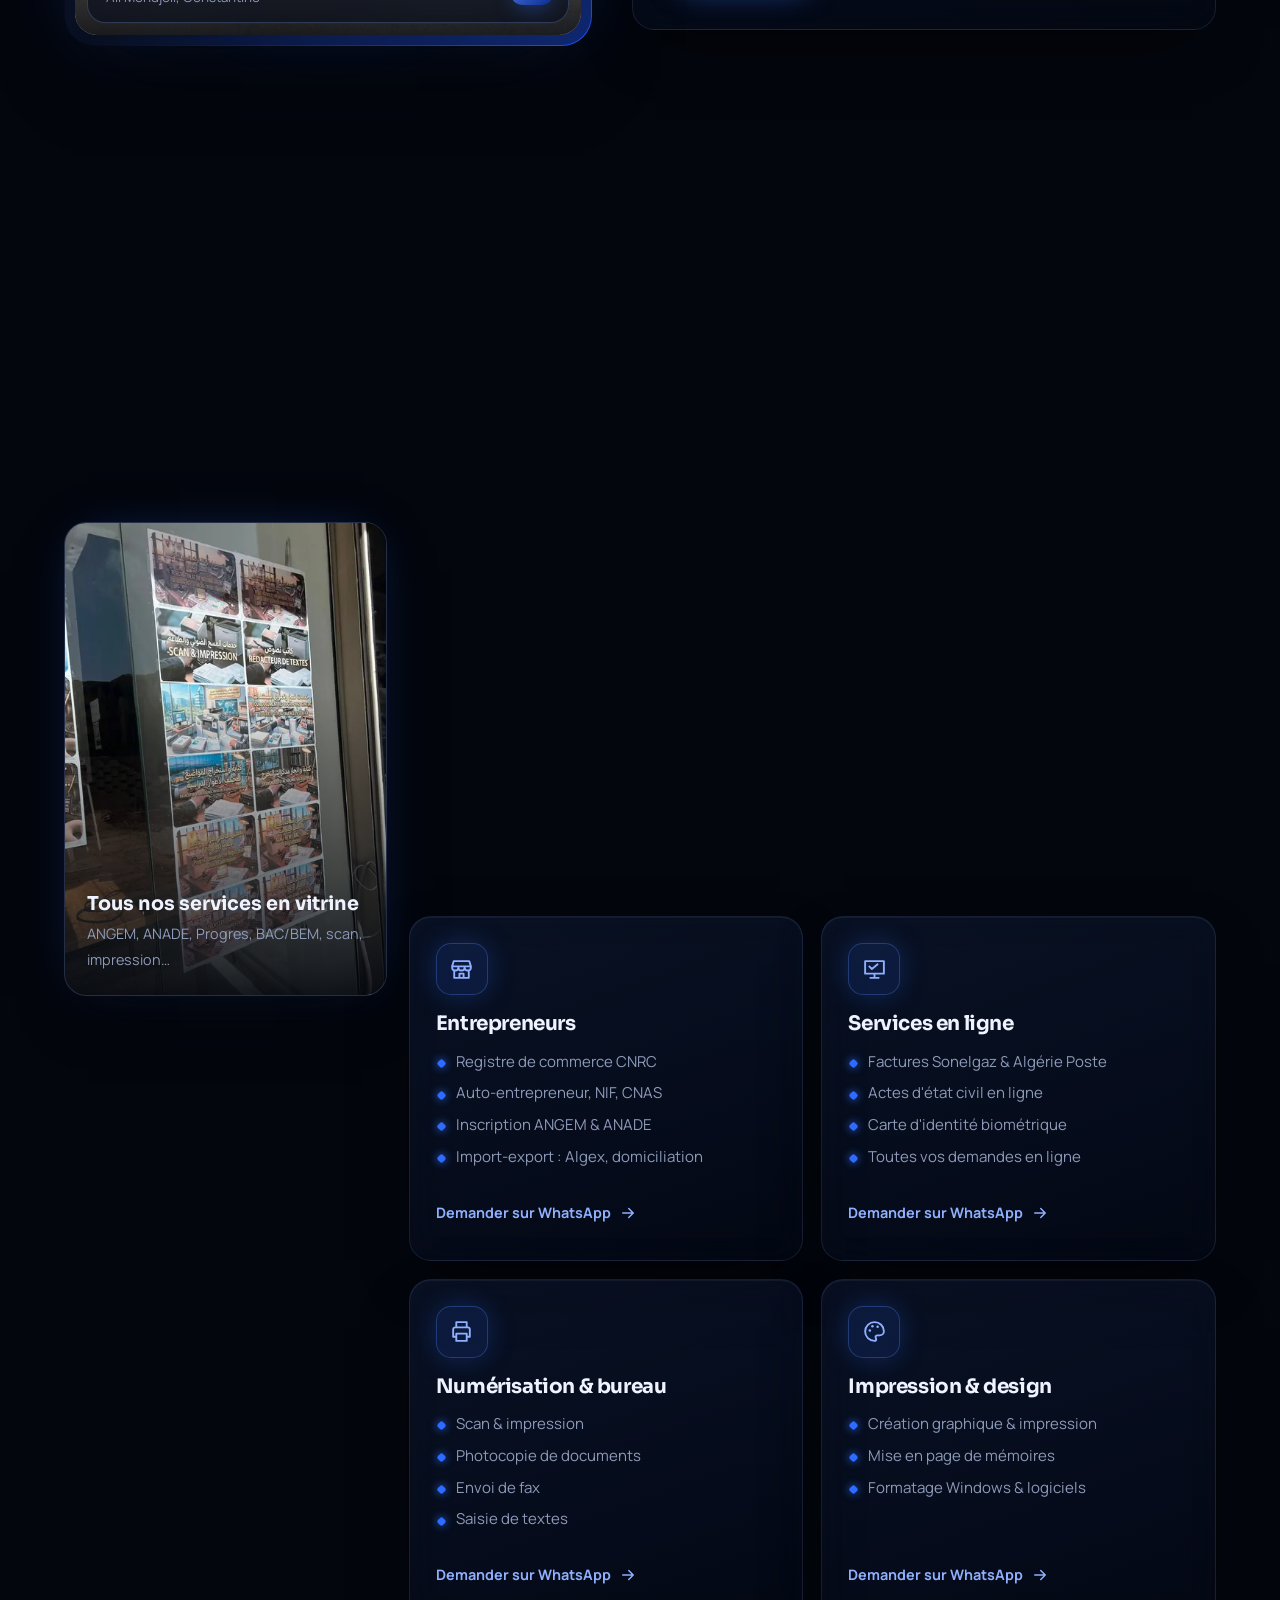
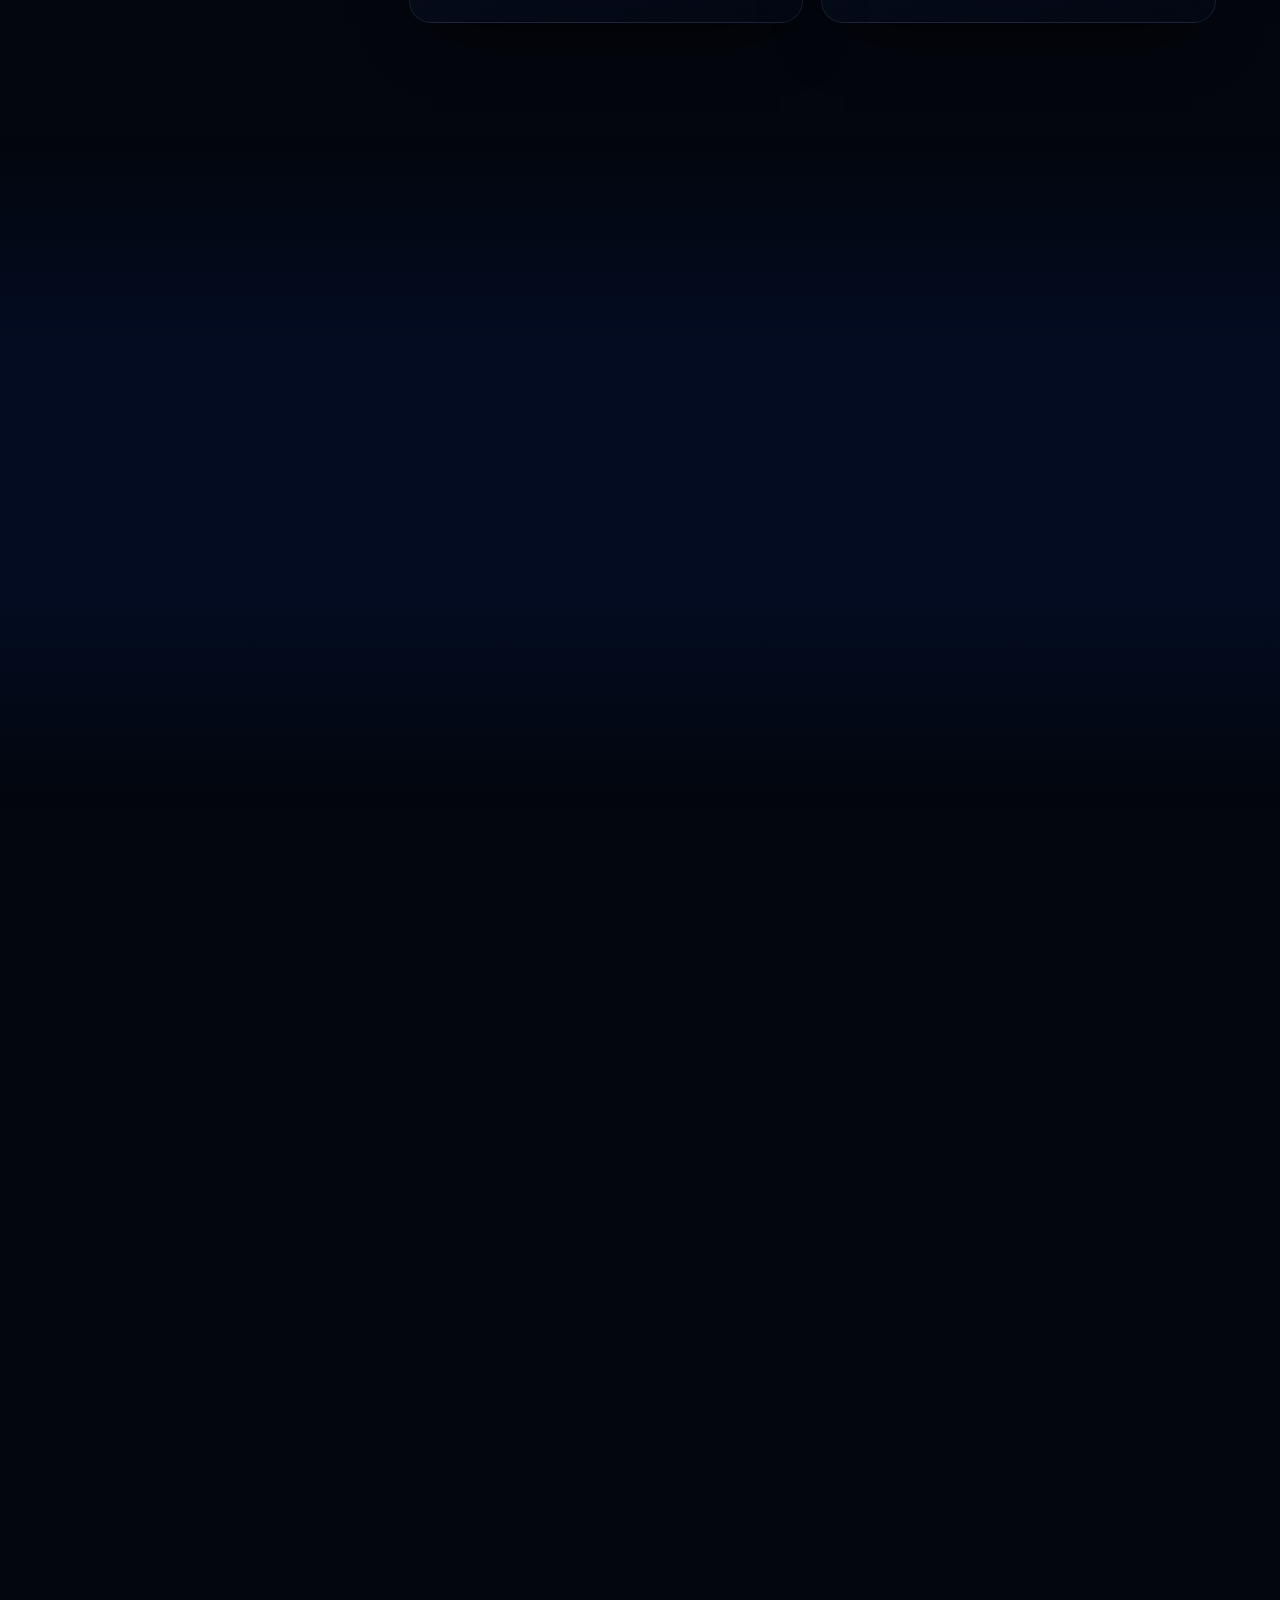
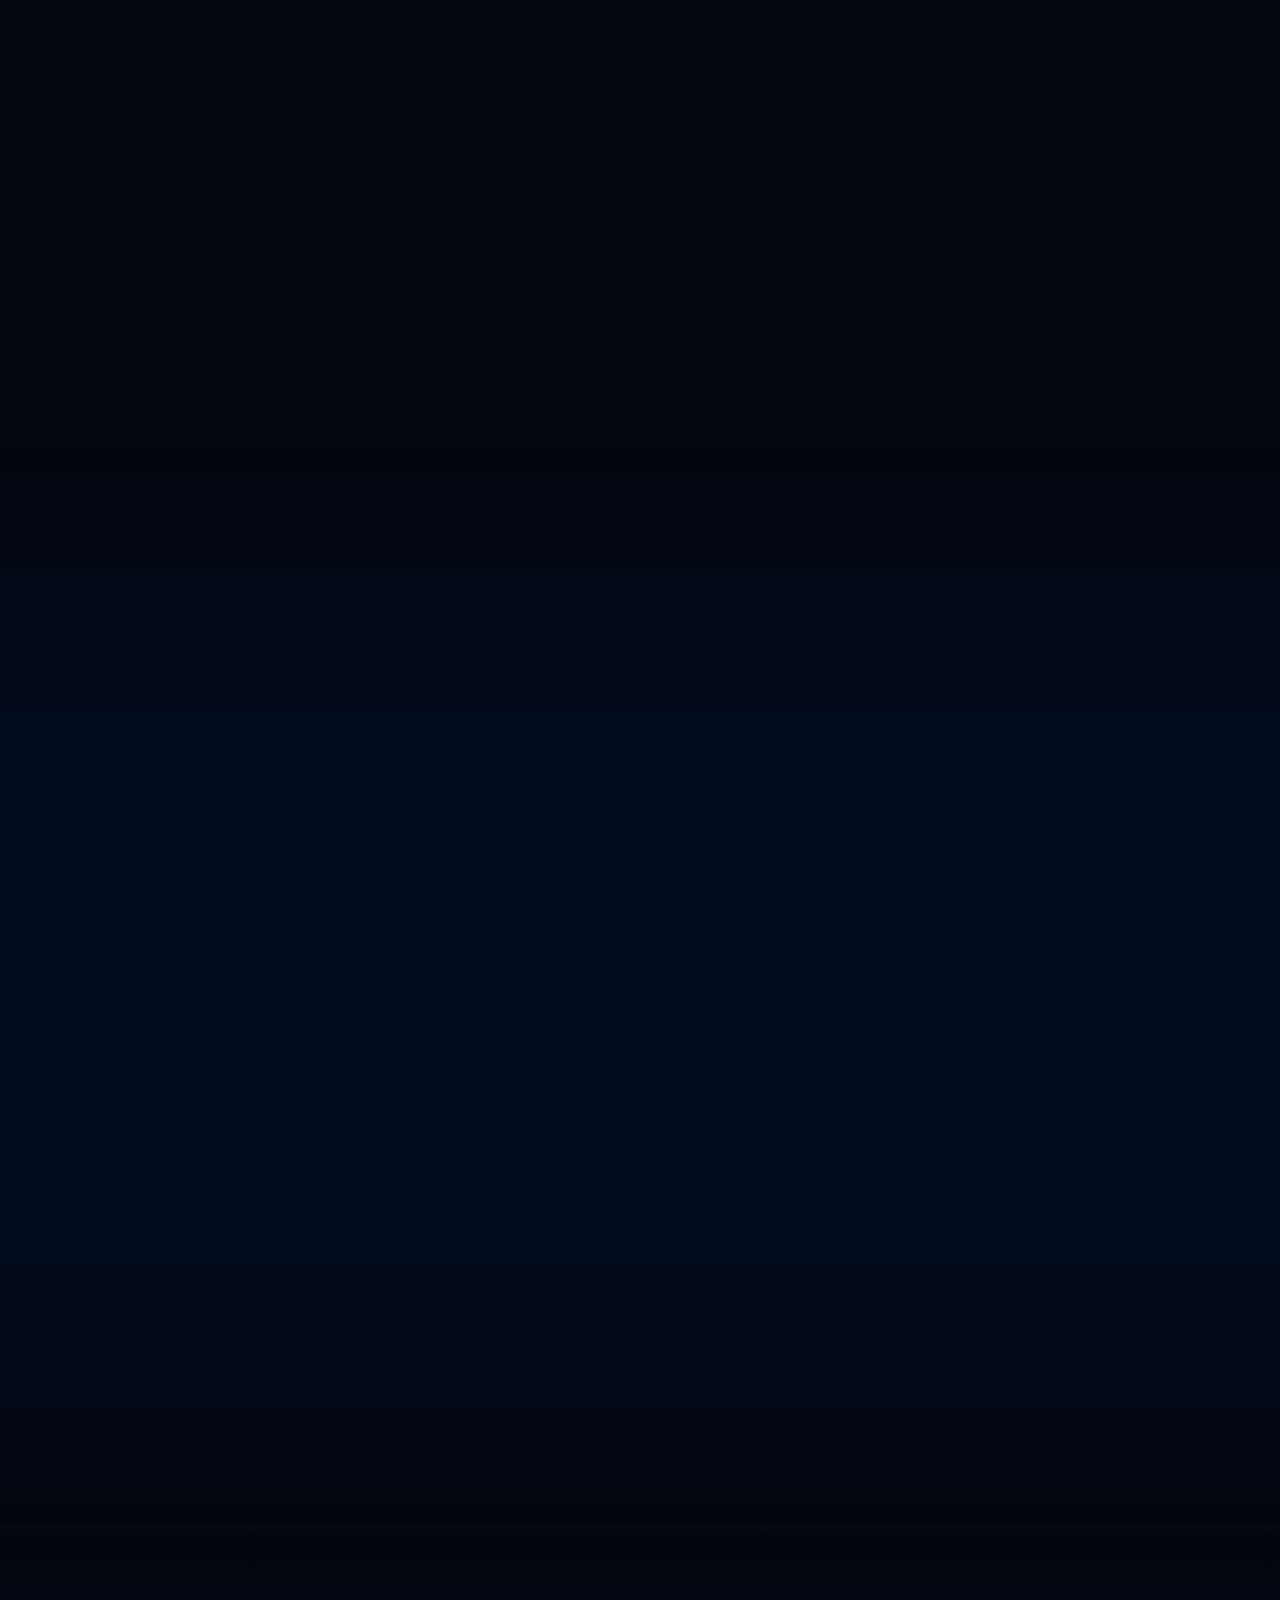
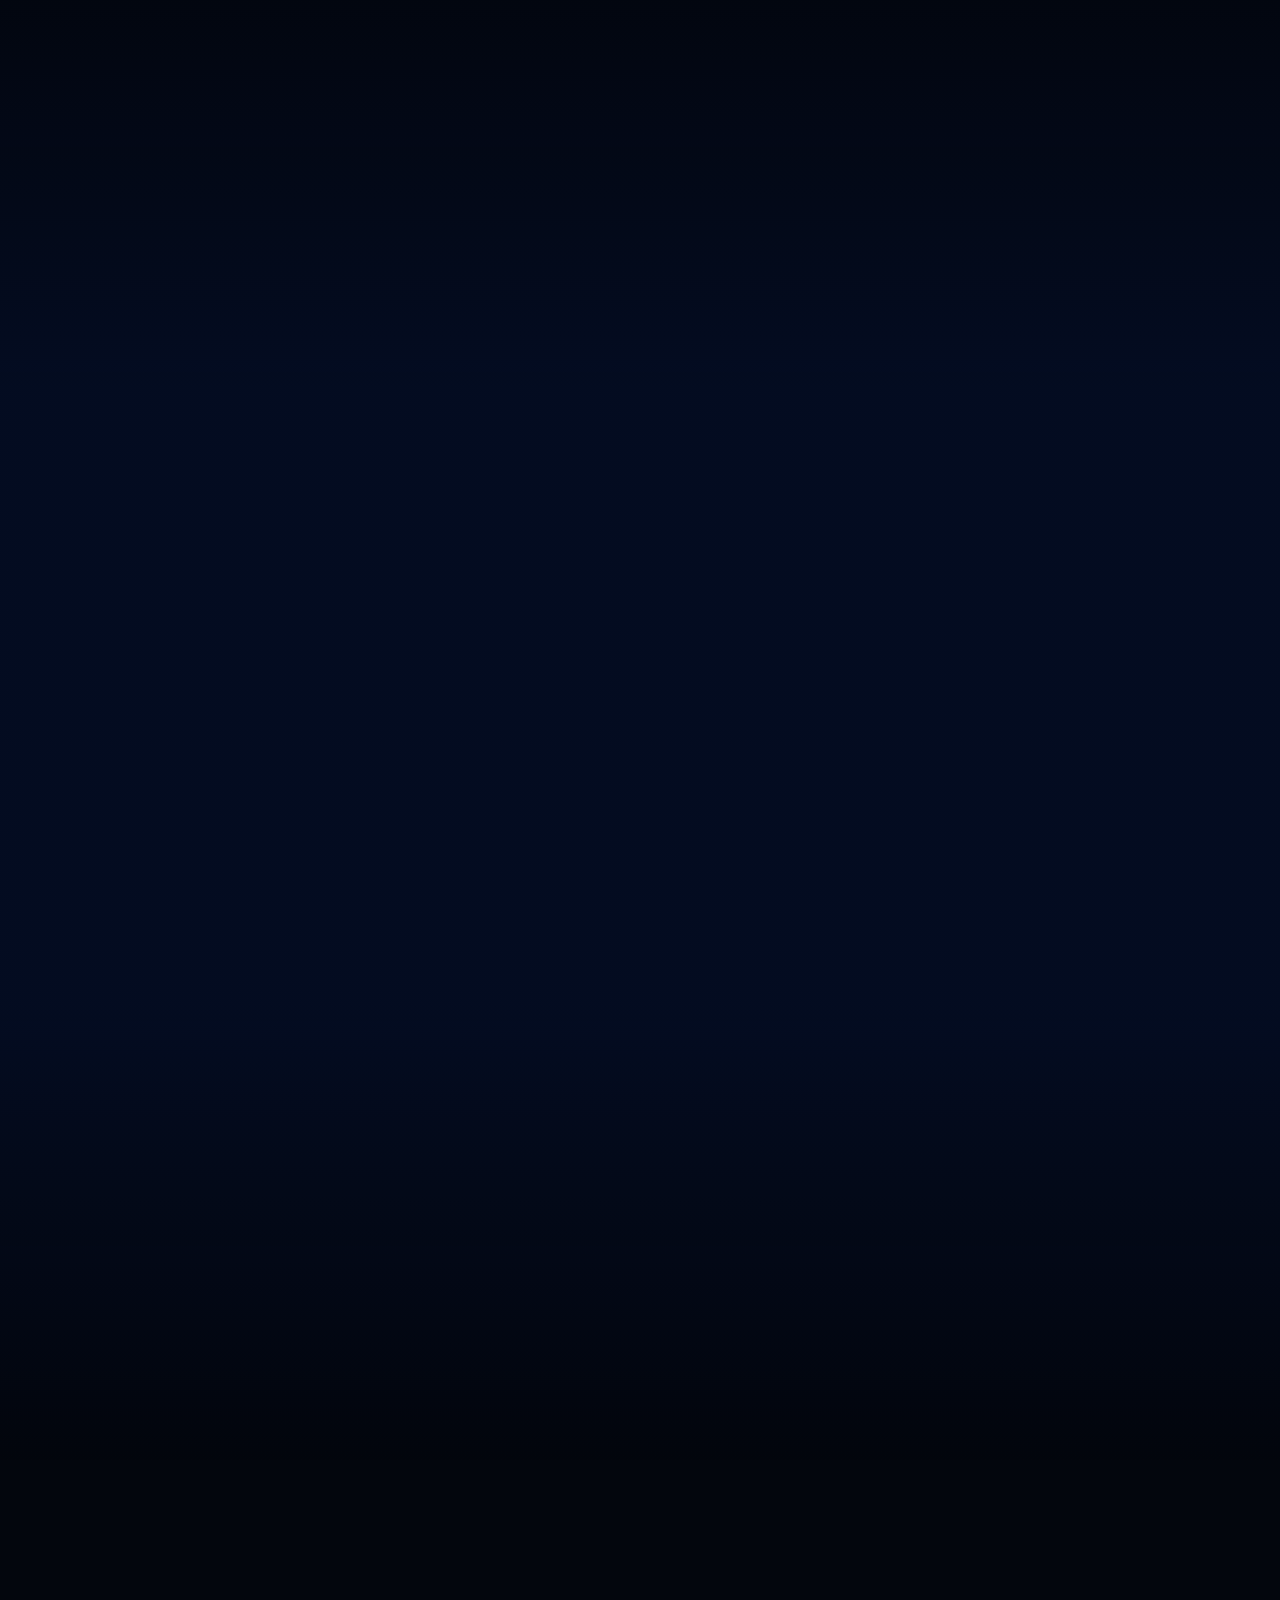
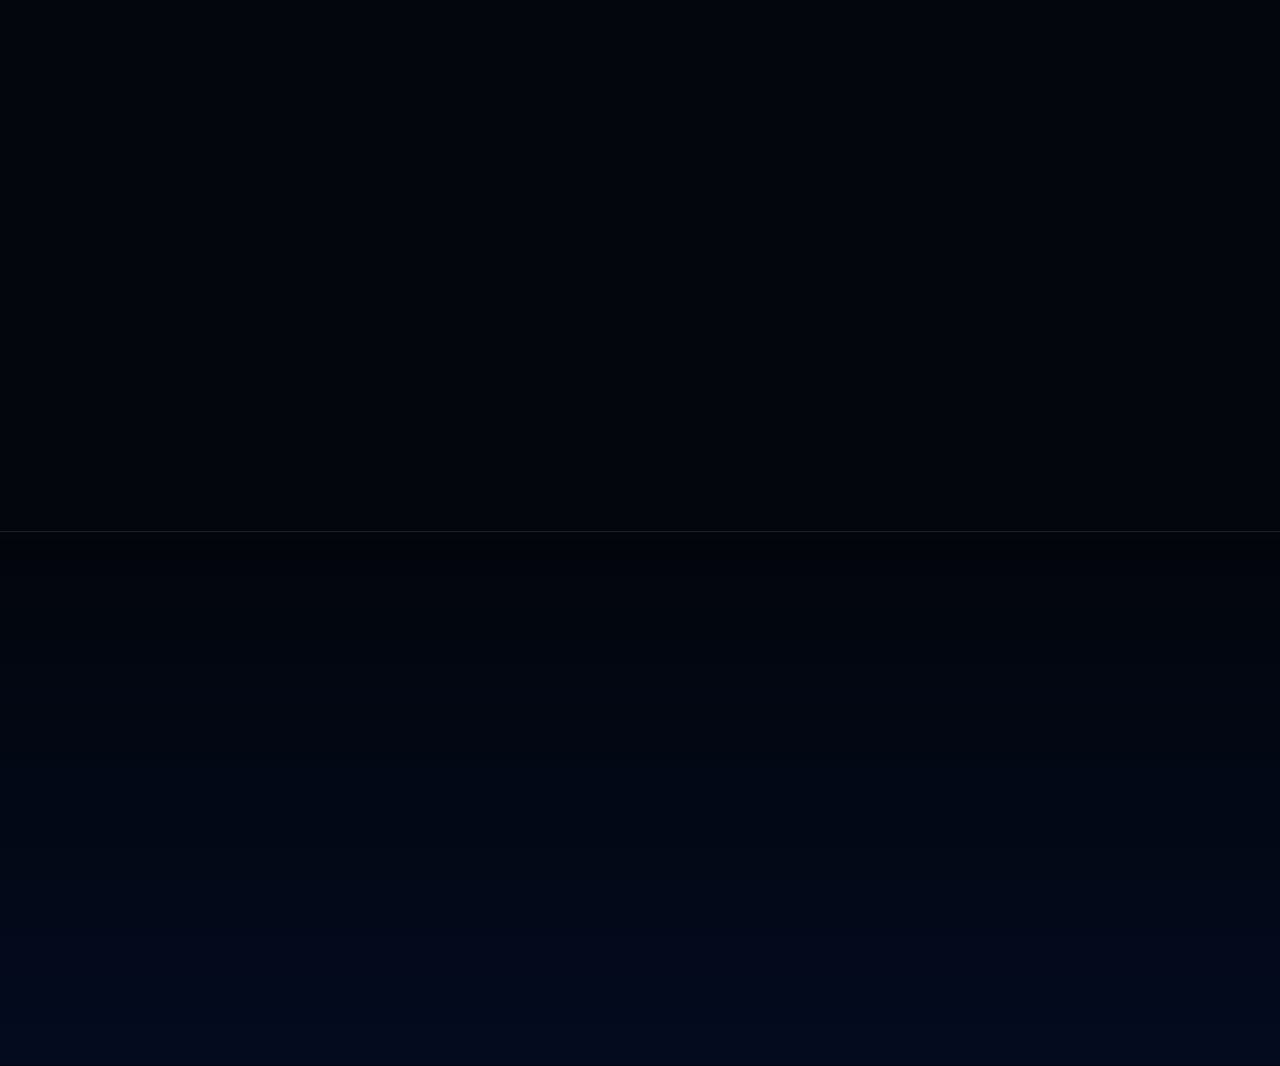
==== commit 83c3485c: "Add Google AdSense script and ads.txt - AdSense auto-ads script (ca-pub-1681172419870926) in the <he" ====
--- a/index.html
+++ b/index.html
@@ -3,6 +3,7 @@
 <head>
   <meta charset="utf-8">
   <meta name="viewport" content="width=device-width, initial-scale=1">
+  <script async src="https://pagead2.googlesyndication.com/pagead/js/adsbygoogle.js?client=ca-pub-1681172419870926" crossorigin="anonymous"></script>
   <title>Chakib E-Service · Cybercafé &amp; services administratifs à Ali Mendjeli, Constantine</title>
   <meta name="description" content="Cybercafé et services administratifs à Cosider, Ali Mendjeli (Constantine) : visa, Campus France, Progres, CNRC, paiements en ligne. Noté 5,0 sur Google.">
   <meta name="keywords" content="cybercafé Ali Mendjeli, cybercafé El Khroub, services administratifs Constantine, dossier visa Constantine, Campus France Constantine, Progres, inscription BAC BEM, CNRC auto-entrepreneur, ANGEM, ANADE, impression Ali Mendjeli, Nouvelle Ville, Cosider, خدمات إلكترونية علي منجلي, ملفات الفيزا قسنطينة">
